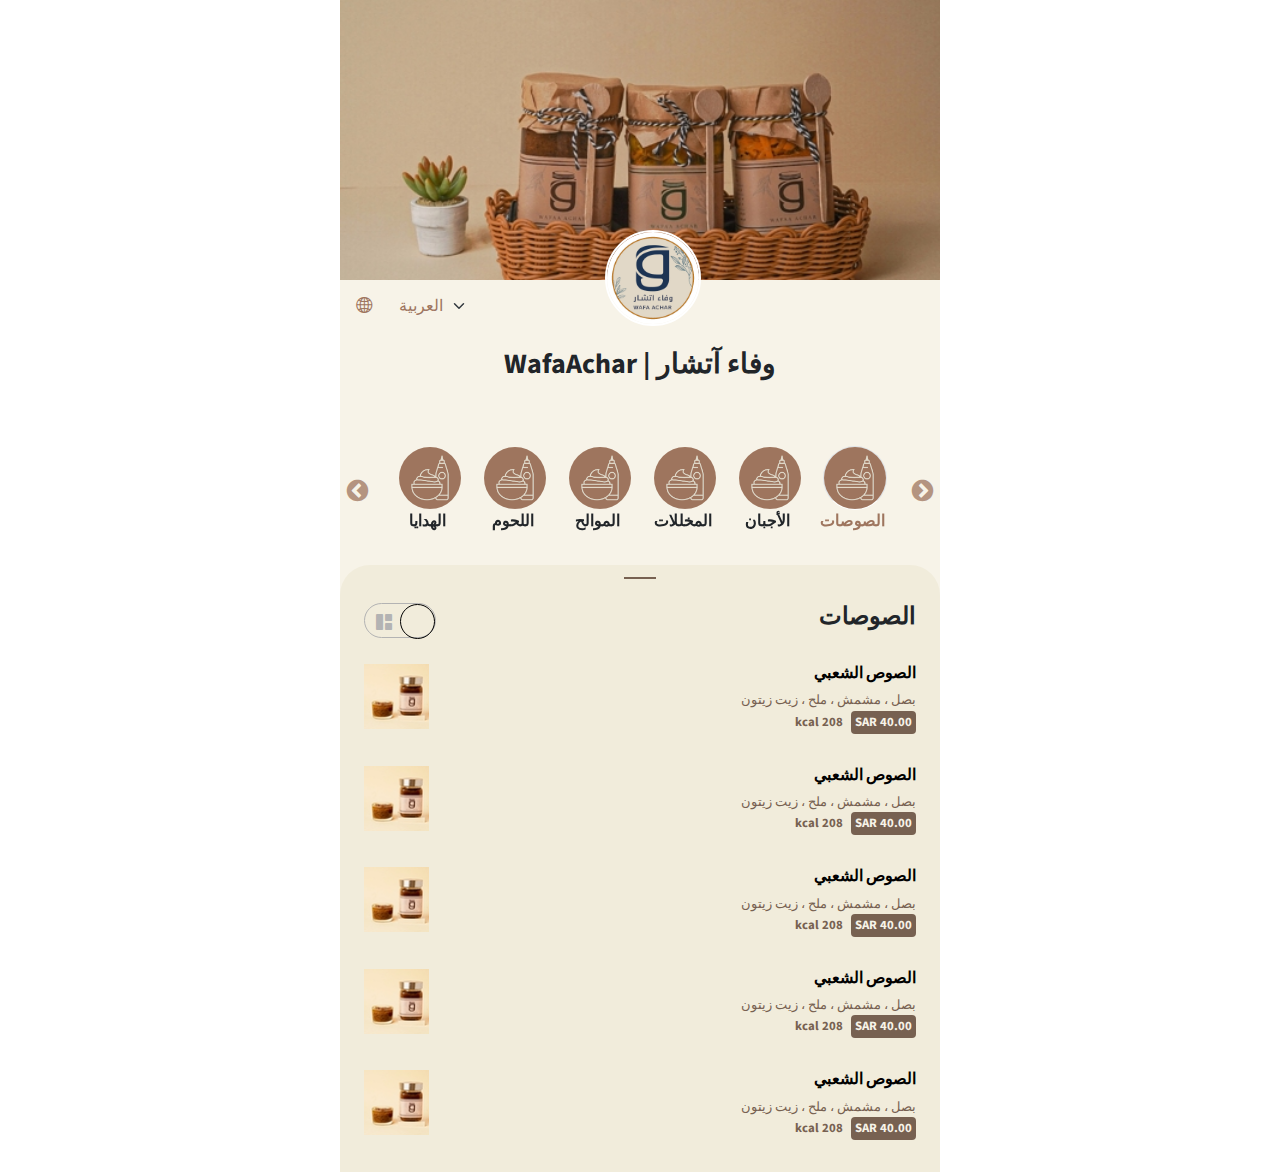
==== index.html @ 6de4ef17 "finish" ====
<!DOCTYPE html>
<html lang="en" dir="rtl">

<head>
  <meta charset="UTF-8">
  <meta http-equiv="X-UA-Compatible" content="IE=edge">
  <meta name="viewport" content="width=device-width, initial-scale=1.0">
  <title>Menu</title>
  <link rel="stylesheet" href="./css/bootstrap.min.css">
  <!-- icon -->
  <link rel="stylesheet" href="https://cdn.jsdelivr.net/npm/bootstrap-icons@1.9.1/font/bootstrap-icons.css">
  <link rel="stylesheet" href="https://cdnjs.cloudflare.com/ajax/libs/font-awesome/6.2.0/css/all.min.css"
    integrity="sha512-xh6O/CkQoPOWDdYTDqeRdPCVd1SpvCA9XXcUnZS2FmJNp1coAFzvtCN9BmamE+4aHK8yyUHUSCcJHgXloTyT2A=="
    crossorigin="anonymous" referrerpolicy="no-referrer" />
  <!-- end -->

  <!-- slick slider -->
  <link rel="stylesheet" href="./lib/slick/slick.css">
  <link rel="stylesheet" href="./lib/slick/slick-theme.css">
  <!-- end -->
  <link rel="stylesheet" href="./css/style.css">
  <link rel="stylesheet" href="./css/media.css">
</head>

<body>


  <section class="page-content">
    <div class="container-img-bg">
      <img src="./images/bg.jpeg" alt="not found">
    </div>
    <div class="container-box-tab">
      <div class="logo">
        <img src="./images/logo.jpeg" alt="">
      </div>
      <div class="select-box pt-2 d-flex justify-content-start align-items-center flex-row-reverse">
        <i class="bi bi-globe2"></i>
        <select class="form-select border-0" aria-label="Default select example">
          <option selected value="ar">العربية</option>
          <option value="en">الإنجليزية</option>
        </select>
      </div>
      <h3 class="text-center my-3 my-md-4 fw-bolder">وفاء آتشار | WafaAchar</h3>
      <div class="box-icons d-flex justify-content-center">
        <i class="fa-brands fa-instagram"></i>
        <i class="fa-brands fa-snapchat"></i>
        <i class="fa-sharp fa-solid fa-star"></i>
      </div>
      <ul class="slick-slider nav nav-tabs border-0" id="myTab" role="tablist">
        <li class="nav-item mx-2" role="presentation">
          <button class="nav-link active" id="home-tab" data-bs-toggle="tab" data-bs-target="#home" type="button"
            role="tab" aria-controls="home" aria-selected="true">
            <img src="./images/menu1.png" alt="not found">
          </button>
          <p class="mb-0 fw-bolder text-center">الصوصات</p>
        </li>
        <li class="nav-item mx-2" role="presentation">
          <button class="nav-link" id="tab2-tab" data-bs-toggle="tab" data-bs-target="#tab2" type="button"
            role="tab" aria-controls="tab2" aria-selected="false">
            <img src="./images/menu1.png" alt="not found">
          </button>
          <p class="mb-0 fw-bolder text-center">الأجبان</p>
        </li>
        <li class="nav-item mx-2" role="presentation">
          <button class="nav-link" id="tab3-tab" data-bs-toggle="tab" data-bs-target="#tab3" type="button"
            role="tab" aria-controls="tab3" aria-selected="false">
            <img src="./images/menu1.png" alt="not found">
          </button>
          <p class="mb-0 fw-bolder text-center">المخللات</p>
        </li>
        <li class="nav-item mx-2" role="presentation">
          <button class="nav-link" id="tab4-tab" data-bs-toggle="tab" data-bs-target="#tab4" type="button"
            role="tab" aria-controls="tab4" aria-selected="false">
            <img src="./images/menu1.png" alt="not found">
          </button>
          <p class="mb-0 fw-bolder text-center">الموالح</p>
        </li>
        <li class="nav-item mx-2" role="presentation">
          <button class="nav-link" id="tab5-tab" data-bs-toggle="tab" data-bs-target="#tab5" type="button"
            role="tab" aria-controls="tab5" aria-selected="false">
            <img src="./images/menu1.png" alt="not found">
          </button>
          <p class="mb-0 fw-bolder text-center">اللحوم</p>
        </li>
        <li class="nav-item mx-2" role="presentation">
          <button class="nav-link" id="tab6-tab" data-bs-toggle="tab" data-bs-target="#tab6" type="button"
            role="tab" aria-controls="tab6" aria-selected="false">
            <img src="./images/menu1.png" alt="not found">
          </button>
          <p class="mb-0 fw-bolder text-center">الهدايا</p>
        </li>
        <li class="nav-item mx-2" role="presentation">
          <button class="nav-link" id="tab7-tab" data-bs-toggle="tab" data-bs-target="#tab7" type="button"
            role="tab" aria-controls="tab7" aria-selected="false">
            <img src="./images/menu1.png" alt="not found">
          </button>
          <p class="mb-0 fw-bolder text-center">العروض</p>
        </li>
        
      </ul>
    </div>
    <div class="tab-content" id="myTabContent">
      <div class="px-4 tab-pane fade show active" id="home" role="tabpanel" aria-labelledby="home-tab">
        <div class="line"></div>
        <div class="d-flex justify-content-between py-4">
          <h4 class="fw-bold">الصوصات</h4>
          <ul class="nav nav-tabs border-0 px-3 toggle-tab" id="innerTab1" role="tablist">
            <li class="nav-item p-0" role="presentation">
              <button class="p-2 nav-link active" id="inner-home-tab" data-bs-toggle="tab" data-bs-target="#inner-home"
                type="button" role="tab" aria-controls="inner-home" aria-selected="true">
                <i class="d-flex fa-solid fa-list"></i>
              </button>
            </li>
            <li class="nav-item p-0" role="presentation">
              <button class="p-2 nav-link" id="inner2-tab" data-bs-toggle="tab" data-bs-target="#inner2" type="button"
                role="tab" aria-controls="inner2" aria-selected="false">
                <i class="d-flex bi bi-grid-1x2-fill"></i>
              </button>
            </li>
          </ul>
        </div>
        <div class="tab-content" id="innerTab1Content">
          <div class="tab-pane show active fade" id="inner-home" role="tabpanel" aria-labelledby="inner-home-tab">
            <a href="./information.html" class="d-flex justify-content-between content-menu pb-3">
              <div>
                <h6 class="fw-bold mb-2">الصوص الشعبي</h6>
                <p class="description-text m-0">بصل ، مشمش ، ملح ، زيت زيتون</p>
                <p class="d-flex description-text fw-bolder">
                  <span class="bg-text">SAR 40.00</span>
                  <span class="mx-2">208 kcal</span>
                </p>
              </div>
              <div class="img-menu"><img src="./images/menu1-s.jpg" alt=""></div>
            </a>
            <a href="./information.html" class="d-flex justify-content-between content-menu pb-3">
              <div>
                <h6 class="fw-bold mb-2">الصوص الشعبي</h6>
                <p class="description-text m-0">بصل ، مشمش ، ملح ، زيت زيتون</p>
                <p class="d-flex description-text fw-bolder">
                  <span class="bg-text">SAR 40.00</span>
                  <span class="mx-2">208 kcal</span>
                </p>
              </div>
              <div class="img-menu"><img src="./images/menu1-s.jpg" alt=""></div>
            </a>
            <a href="./information.html" class="d-flex justify-content-between content-menu pb-3">
              <div>
                <h6 class="fw-bold mb-2">الصوص الشعبي</h6>
                <p class="description-text m-0">بصل ، مشمش ، ملح ، زيت زيتون</p>
                <p class="d-flex description-text fw-bolder">
                  <span class="bg-text">SAR 40.00</span>
                  <span class="mx-2">208 kcal</span>
                </p>
              </div>
              <div class="img-menu"><img src="./images/menu1-s.jpg" alt=""></div>
            </a>
            <a href="./information.html" class="d-flex justify-content-between content-menu pb-3">
              <div>
                <h6 class="fw-bold mb-2">الصوص الشعبي</h6>
                <p class="description-text m-0">بصل ، مشمش ، ملح ، زيت زيتون</p>
                <p class="d-flex description-text fw-bolder">
                  <span class="bg-text">SAR 40.00</span>
                  <span class="mx-2">208 kcal</span>
                </p>
              </div>
              <div class="img-menu"><img src="./images/menu1-s.jpg" alt=""></div>
            </a>
            <a href="./information.html" class="d-flex justify-content-between content-menu pb-3">
              <div>
                <h6 class="fw-bold mb-2">الصوص الشعبي</h6>
                <p class="description-text m-0">بصل ، مشمش ، ملح ، زيت زيتون</p>
                <p class="d-flex description-text fw-bolder">
                  <span class="bg-text">SAR 40.00</span>
                  <span class="mx-2">208 kcal</span>
                </p>
              </div>
              <div class="img-menu"><img src="./images/menu1-s.jpg" alt=""></div>
            </a>
          </div>
          <div class="tab-pane fade" id="inner2" role="tabpanel" aria-labelledby="inner2-tab">
            <a href="./information.html" class="d-flex flex-column-reverse justify-content-between content-menu pb-3">
              <div>
                <h6 class="fw-bold mb-2">الصوص الشعبي</h6>
                <p class="description-text m-0">بصل ، مشمش ، ملح ، زيت زيتون</p>
                <p class="d-flex description-text fw-bolder">
                  <span class="bg-text">SAR 40.00</span>
                  <span class="mx-2">208 kcal</span>
                </p>
              </div>
              <div class="img-info"><img src="./images/menuProfile.jpeg" alt=""></div>
            </a>
            <a href="./information.html" class="d-flex flex-column-reverse justify-content-between content-menu pb-3">
              <div>
                <h6 class="fw-bold mb-2">الصوص الشعبي</h6>
                <p class="description-text m-0">بصل ، مشمش ، ملح ، زيت زيتون</p>
                <p class="d-flex description-text fw-bolder">
                  <span class="bg-text">SAR 40.00</span>
                  <span class="mx-2">208 kcal</span>
                </p>
              </div>
              <div class="img-info"><img src="./images/menuProfile.jpeg" alt=""></div>
            </a>
            <a href="./information.html" class="d-flex flex-column-reverse justify-content-between content-menu pb-3">
              <div>
                <h6 class="fw-bold mb-2">الصوص الشعبي</h6>
                <p class="description-text m-0">بصل ، مشمش ، ملح ، زيت زيتون</p>
                <p class="d-flex description-text fw-bolder">
                  <span class="bg-text">SAR 40.00</span>
                  <span class="mx-2">208 kcal</span>
                </p>
              </div>
              <div class="img-info"><img src="./images/menuProfile.jpeg" alt=""></div>
            </a>
            <a href="./information.html" class="d-flex flex-column-reverse justify-content-between content-menu pb-3">
              <div>
                <h6 class="fw-bold mb-2">الصوص الشعبي</h6>
                <p class="description-text m-0">بصل ، مشمش ، ملح ، زيت زيتون</p>
                <p class="d-flex description-text fw-bolder">
                  <span class="bg-text">SAR 40.00</span>
                  <span class="mx-2">208 kcal</span>
                </p>
              </div>
              <div class="img-info"><img src="./images/menuProfile.jpeg" alt=""></div>
            </a>
            <a href="./information.html" class="d-flex flex-column-reverse justify-content-between content-menu pb-3">
              <div>
                <h6 class="fw-bold mb-2">الصوص الشعبي</h6>
                <p class="description-text m-0">بصل ، مشمش ، ملح ، زيت زيتون</p>
                <p class="d-flex description-text fw-bolder">
                  <span class="bg-text">SAR 40.00</span>
                  <span class="mx-2">208 kcal</span>
                </p>
              </div>
              <div class="img-info"><img src="./images/menuProfile.jpeg" alt=""></div>
            </a>
          </div>
        </div>
      </div>
      <div class="px-4 tab-pane fade" id="tab2" role="tabpanel" aria-labelledby="tab2-tab">
        <div class="line"></div>
        <div class="d-flex justify-content-between py-4">
          <h4 class="fw-bold">الأجبان</h4>
          <ul class="nav nav-tabs border-0 px-3 toggle-tab" id="innerTab2" role="tablist">
            <li class="nav-item p-0" role="presentation">
              <button class="p-2 nav-link active" id="innerTab21-tab" data-bs-toggle="tab" data-bs-target="#innerTab21"
                type="button" role="tab" aria-controls="innerTab21" aria-selected="true">
                <i class="d-flex fa-solid fa-list"></i>
              </button>
            </li>
            <li class="nav-item p-0" role="presentation">
              <button class="p-2 nav-link" id="innerTab22-tab1" data-bs-toggle="tab" data-bs-target="#innerTab22" ty1pe="button"
                role="tab" aria-controls="innerTab22" ar1ia-selected="false">
                <i class="d-flex bi bi-grid-1x2-fill"></i>
              </button>
            </li>
          </ul>
        </div>
        <div class="tab-content" id="innerTab2Content">
          <div class="tab-pane show active fade" id="innerTab21" role="tabpanel" aria-labelledby="innerTab21-tab">
            <a href="./information.html" class="d-flex justify-content-between content-menu pb-3">
              <div>
                <h6 class="fw-bold mb-2">الصوص الشعبي</h6>
                <p class="description-text m-0">بصل ، مشمش ، ملح ، زيت زيتون</p>
                <p class="d-flex description-text fw-bolder">
                  <span class="bg-text">SAR 40.00</span>
                  <span class="mx-2">208 kcal</span>
                </p>
              </div>
              <div class="img-menu"><img src="./images/menu1-s.jpg" alt=""></div>
            </a>
            <a href="./information.html" class="d-flex justify-content-between content-menu pb-3">
              <div>
                <h6 class="fw-bold mb-2">الصوص الشعبي</h6>
                <p class="description-text m-0">بصل ، مشمش ، ملح ، زيت زيتون</p>
                <p class="d-flex description-text fw-bolder">
                  <span class="bg-text">SAR 40.00</span>
                  <span class="mx-2">208 kcal</span>
                </p>
              </div>
              <div class="img-menu"><img src="./images/menu1-s.jpg" alt=""></div>
            </a>
            <a href="./information.html" class="d-flex justify-content-between content-menu pb-3">
              <div>
                <h6 class="fw-bold mb-2">الصوص الشعبي</h6>
                <p class="description-text m-0">بصل ، مشمش ، ملح ، زيت زيتون</p>
                <p class="d-flex description-text fw-bolder">
                  <span class="bg-text">SAR 40.00</span>
                  <span class="mx-2">208 kcal</span>
                </p>
              </div>
              <div class="img-menu"><img src="./images/menu1-s.jpg" alt=""></div>
            </a>
            <a href="./information.html" class="d-flex justify-content-between content-menu pb-3">
              <div>
                <h6 class="fw-bold mb-2">الصوص الشعبي</h6>
                <p class="description-text m-0">بصل ، مشمش ، ملح ، زيت زيتون</p>
                <p class="d-flex description-text fw-bolder">
                  <span class="bg-text">SAR 40.00</span>
                  <span class="mx-2">208 kcal</span>
                </p>
              </div>
              <div class="img-menu"><img src="./images/menu1-s.jpg" alt=""></div>
            </a>
            <a href="./information.html" class="d-flex justify-content-between content-menu pb-3">
              <div>
                <h6 class="fw-bold mb-2">الصوص الشعبي</h6>
                <p class="description-text m-0">بصل ، مشمش ، ملح ، زيت زيتون</p>
                <p class="d-flex description-text fw-bolder">
                  <span class="bg-text">SAR 40.00</span>
                  <span class="mx-2">208 kcal</span>
                </p>
              </div>
              <div class="img-menu"><img src="./images/menu1-s.jpg" alt=""></div>
            </a>
          </div>
          <div class="tab-pane fade" id="innerTab22" role="tabpanel" aria-labelledby="innerTab22-tab">
            <a href="./information.html" class="d-flex flex-column-reverse justify-content-between content-menu pb-3">
              <div>
                <h6 class="fw-bold mb-2">الصوص الشعبي</h6>
                <p class="description-text m-0">بصل ، مشمش ، ملح ، زيت زيتون</p>
                <p class="d-flex description-text fw-bolder">
                  <span class="bg-text">SAR 40.00</span>
                  <span class="mx-2">208 kcal</span>
                </p>
              </div>
              <div class="img-info"><img src="./images/menuProfile.jpeg" alt=""></div>
            </a>
            <a href="./information.html" class="d-flex flex-column-reverse justify-content-between content-menu pb-3">
              <div>
                <h6 class="fw-bold mb-2">الصوص الشعبي</h6>
                <p class="description-text m-0">بصل ، مشمش ، ملح ، زيت زيتون</p>
                <p class="d-flex description-text fw-bolder">
                  <span class="bg-text">SAR 40.00</span>
                  <span class="mx-2">208 kcal</span>
                </p>
              </div>
              <div class="img-info"><img src="./images/menuProfile.jpeg" alt=""></div>
            </a>
            <a href="./information.html" class="d-flex flex-column-reverse justify-content-between content-menu pb-3">
              <div>
                <h6 class="fw-bold mb-2">الصوص الشعبي</h6>
                <p class="description-text m-0">بصل ، مشمش ، ملح ، زيت زيتون</p>
                <p class="d-flex description-text fw-bolder">
                  <span class="bg-text">SAR 40.00</span>
                  <span class="mx-2">208 kcal</span>
                </p>
              </div>
              <div class="img-info"><img src="./images/menuProfile.jpeg" alt=""></div>
            </a>
            <a href="./information.html" class="d-flex flex-column-reverse justify-content-between content-menu pb-3">
              <div>
                <h6 class="fw-bold mb-2">الصوص الشعبي</h6>
                <p class="description-text m-0">بصل ، مشمش ، ملح ، زيت زيتون</p>
                <p class="d-flex description-text fw-bolder">
                  <span class="bg-text">SAR 40.00</span>
                  <span class="mx-2">208 kcal</span>
                </p>
              </div>
              <div class="img-info"><img src="./images/menuProfile.jpeg" alt=""></div>
            </a>
            <a href="./information.html" class="d-flex flex-column-reverse justify-content-between content-menu pb-3">
              <div>
                <h6 class="fw-bold mb-2">الصوص الشعبي</h6>
                <p class="description-text m-0">بصل ، مشمش ، ملح ، زيت زيتون</p>
                <p class="d-flex description-text fw-bolder">
                  <span class="bg-text">SAR 40.00</span>
                  <span class="mx-2">208 kcal</span>
                </p>
              </div>
              <div class="img-info"><img src="./images/menuProfile.jpeg" alt=""></div>
            </a>
          </div>
        </div>
      </div>
      <div class="px-4 tab-pane fade" id="tab3" role="tabpanel" aria-labelledby="tab3-tab">
        <div class="line"></div>
        <div class="d-flex justify-content-between py-4">
          <h4 class="fw-bold">المخللات</h4>
          <ul class="nav nav-tabs border-0 px-3 toggle-tab" id="innerTab3" role="tablist">
            <li class="nav-item p-0" role="presentation">
              <button class="p-2 nav-link active" id="innerTab31-tab" data-bs-toggle="tab" data-bs-target="#innerTab31"
                type="button" role="tab" aria-controls="innerTab31" aria-selected="true">
                <i class="d-flex fa-solid fa-list"></i>
              </button>
            </li>
            <li class="nav-item p-0" role="presentation">
              <button class="p-2 nav-link" id="innerTab32-tab1" data-bs-toggle="tab" data-bs-target="#innerTab32" ty1pe="button"
                role="tab" aria-controls="innerTab32" ar1ia-selected="false">
                <i class="d-flex bi bi-grid-1x2-fill"></i>
              </button>
            </li>
          </ul>
        </div>
        <div class="tab-content" id="innerTab3Content">
          <div class="tab-pane show active fade" id="innerTab31" role="tabpanel" aria-labelledby="innerTab31-tab">
            <a href="./information.html" class="d-flex justify-content-between content-menu pb-3">
              <div>
                <h6 class="fw-bold mb-2">الصوص الشعبي</h6>
                <p class="description-text m-0">بصل ، مشمش ، ملح ، زيت زيتون</p>
                <p class="d-flex description-text fw-bolder">
                  <span class="bg-text">SAR 40.00</span>
                  <span class="mx-2">208 kcal</span>
                </p>
              </div>
              <div class="img-menu"><img src="./images/menu1-s.jpg" alt=""></div>
            </a>
            <a href="./information.html" class="d-flex justify-content-between content-menu pb-3">
              <div>
                <h6 class="fw-bold mb-2">الصوص الشعبي</h6>
                <p class="description-text m-0">بصل ، مشمش ، ملح ، زيت زيتون</p>
                <p class="d-flex description-text fw-bolder">
                  <span class="bg-text">SAR 40.00</span>
                  <span class="mx-2">208 kcal</span>
                </p>
              </div>
              <div class="img-menu"><img src="./images/menu1-s.jpg" alt=""></div>
            </a>
            <a href="./information.html" class="d-flex justify-content-between content-menu pb-3">
              <div>
                <h6 class="fw-bold mb-2">الصوص الشعبي</h6>
                <p class="description-text m-0">بصل ، مشمش ، ملح ، زيت زيتون</p>
                <p class="d-flex description-text fw-bolder">
                  <span class="bg-text">SAR 40.00</span>
                  <span class="mx-2">208 kcal</span>
                </p>
              </div>
              <div class="img-menu"><img src="./images/menu1-s.jpg" alt=""></div>
            </a>
            <a href="./information.html" class="d-flex justify-content-between content-menu pb-3">
              <div>
                <h6 class="fw-bold mb-2">الصوص الشعبي</h6>
                <p class="description-text m-0">بصل ، مشمش ، ملح ، زيت زيتون</p>
                <p class="d-flex description-text fw-bolder">
                  <span class="bg-text">SAR 40.00</span>
                  <span class="mx-2">208 kcal</span>
                </p>
              </div>
              <div class="img-menu"><img src="./images/menu1-s.jpg" alt=""></div>
            </a>
            <a href="./information.html" class="d-flex justify-content-between content-menu pb-3">
              <div>
                <h6 class="fw-bold mb-2">الصوص الشعبي</h6>
                <p class="description-text m-0">بصل ، مشمش ، ملح ، زيت زيتون</p>
                <p class="d-flex description-text fw-bolder">
                  <span class="bg-text">SAR 40.00</span>
                  <span class="mx-2">208 kcal</span>
                </p>
              </div>
              <div class="img-menu"><img src="./images/menu1-s.jpg" alt=""></div>
            </a>
          </div>
          <div class="tab-pane fade" id="innerTab32" role="tabpanel" aria-labelledby="innerTab32-tab">
            <a href="./information.html" class="d-flex flex-column-reverse justify-content-between content-menu pb-3">
              <div>
                <h6 class="fw-bold mb-2">الصوص الشعبي</h6>
                <p class="description-text m-0">بصل ، مشمش ، ملح ، زيت زيتون</p>
                <p class="d-flex description-text fw-bolder">
                  <span class="bg-text">SAR 40.00</span>
                  <span class="mx-2">208 kcal</span>
                </p>
              </div>
              <div class="img-info"><img src="./images/menuProfile.jpeg" alt=""></div>
            </a>
            <a href="./information.html" class="d-flex flex-column-reverse justify-content-between content-menu pb-3">
              <div>
                <h6 class="fw-bold mb-2">الصوص الشعبي</h6>
                <p class="description-text m-0">بصل ، مشمش ، ملح ، زيت زيتون</p>
                <p class="d-flex description-text fw-bolder">
                  <span class="bg-text">SAR 40.00</span>
                  <span class="mx-2">208 kcal</span>
                </p>
              </div>
              <div class="img-info"><img src="./images/menuProfile.jpeg" alt=""></div>
            </a>
            <a href="./information.html" class="d-flex flex-column-reverse justify-content-between content-menu pb-3">
              <div>
                <h6 class="fw-bold mb-2">الصوص الشعبي</h6>
                <p class="description-text m-0">بصل ، مشمش ، ملح ، زيت زيتون</p>
                <p class="d-flex description-text fw-bolder">
                  <span class="bg-text">SAR 40.00</span>
                  <span class="mx-2">208 kcal</span>
                </p>
              </div>
              <div class="img-info"><img src="./images/menuProfile.jpeg" alt=""></div>
            </a>
            <a href="./information.html" class="d-flex flex-column-reverse justify-content-between content-menu pb-3">
              <div>
                <h6 class="fw-bold mb-2">الصوص الشعبي</h6>
                <p class="description-text m-0">بصل ، مشمش ، ملح ، زيت زيتون</p>
                <p class="d-flex description-text fw-bolder">
                  <span class="bg-text">SAR 40.00</span>
                  <span class="mx-2">208 kcal</span>
                </p>
              </div>
              <div class="img-info"><img src="./images/menuProfile.jpeg" alt=""></div>
            </a>
            <a href="./information.html" class="d-flex flex-column-reverse justify-content-between content-menu pb-3">
              <div>
                <h6 class="fw-bold mb-2">الصوص الشعبي</h6>
                <p class="description-text m-0">بصل ، مشمش ، ملح ، زيت زيتون</p>
                <p class="d-flex description-text fw-bolder">
                  <span class="bg-text">SAR 40.00</span>
                  <span class="mx-2">208 kcal</span>
                </p>
              </div>
              <div class="img-info"><img src="./images/menuProfile.jpeg" alt=""></div>
            </a>
          </div>
        </div>
      </div>
      <div class="px-4 tab-pane fade" id="tab4" role="tabpanel" aria-labelledby="tab4-tab">
        <div class="line"></div>
        <div class="d-flex justify-content-between py-4">
          <h4 class="fw-bold">الموالح</h4>
          <ul class="nav nav-tabs border-0 px-3 toggle-tab" id="innerTab4" role="tablist">
            <li class="nav-item p-0" role="presentation">
              <button class="p-2 nav-link active" id="innerTab41-tab" data-bs-toggle="tab" data-bs-target="#innerTab41"
                type="button" role="tab" aria-controls="innerTab41" aria-selected="true">
                <i class="d-flex fa-solid fa-list"></i>
              </button>
            </li>
            <li class="nav-item p-0" role="presentation">
              <button class="p-2 nav-link" id="innerTab42-tab1" data-bs-toggle="tab" data-bs-target="#innerTab42" ty1pe="button"
                role="tab" aria-controls="innerTab42" ar1ia-selected="false">
                <i class="d-flex bi bi-grid-1x2-fill"></i>
              </button>
            </li>
          </ul>
        </div>
        <div class="tab-content" id="innerTab4Content">
          <div class="tab-pane show active fade" id="innerTab41" role="tabpanel" aria-labelledby="innerTab41-tab">
            <a href="./information.html" class="d-flex justify-content-between content-menu pb-3">
              <div>
                <h6 class="fw-bold mb-2">الصوص الشعبي</h6>
                <p class="description-text m-0">بصل ، مشمش ، ملح ، زيت زيتون</p>
                <p class="d-flex description-text fw-bolder">
                  <span class="bg-text">SAR 40.00</span>
                  <span class="mx-2">208 kcal</span>
                </p>
              </div>
              <div class="img-menu"><img src="./images/menu1-s.jpg" alt=""></div>
            </a>
            <a href="./information.html" class="d-flex justify-content-between content-menu pb-3">
              <div>
                <h6 class="fw-bold mb-2">الصوص الشعبي</h6>
                <p class="description-text m-0">بصل ، مشمش ، ملح ، زيت زيتون</p>
                <p class="d-flex description-text fw-bolder">
                  <span class="bg-text">SAR 40.00</span>
                  <span class="mx-2">208 kcal</span>
                </p>
              </div>
              <div class="img-menu"><img src="./images/menu1-s.jpg" alt=""></div>
            </a>
            <a href="./information.html" class="d-flex justify-content-between content-menu pb-3">
              <div>
                <h6 class="fw-bold mb-2">الصوص الشعبي</h6>
                <p class="description-text m-0">بصل ، مشمش ، ملح ، زيت زيتون</p>
                <p class="d-flex description-text fw-bolder">
                  <span class="bg-text">SAR 40.00</span>
                  <span class="mx-2">208 kcal</span>
                </p>
              </div>
              <div class="img-menu"><img src="./images/menu1-s.jpg" alt=""></div>
            </a>
            <a href="./information.html" class="d-flex justify-content-between content-menu pb-3">
              <div>
                <h6 class="fw-bold mb-2">الصوص الشعبي</h6>
                <p class="description-text m-0">بصل ، مشمش ، ملح ، زيت زيتون</p>
                <p class="d-flex description-text fw-bolder">
                  <span class="bg-text">SAR 40.00</span>
                  <span class="mx-2">208 kcal</span>
                </p>
              </div>
              <div class="img-menu"><img src="./images/menu1-s.jpg" alt=""></div>
            </a>
            <a href="./information.html" class="d-flex justify-content-between content-menu pb-3">
              <div>
                <h6 class="fw-bold mb-2">الصوص الشعبي</h6>
                <p class="description-text m-0">بصل ، مشمش ، ملح ، زيت زيتون</p>
                <p class="d-flex description-text fw-bolder">
                  <span class="bg-text">SAR 40.00</span>
                  <span class="mx-2">208 kcal</span>
                </p>
              </div>
              <div class="img-menu"><img src="./images/menu1-s.jpg" alt=""></div>
            </a>
          </div>
          <div class="tab-pane fade" id="innerTab42" role="tabpanel" aria-labelledby="innerTab42-tab">
            <a href="./information.html" class="d-flex flex-column-reverse justify-content-between content-menu pb-3">
              <div>
                <h6 class="fw-bold mb-2">الصوص الشعبي</h6>
                <p class="description-text m-0">بصل ، مشمش ، ملح ، زيت زيتون</p>
                <p class="d-flex description-text fw-bolder">
                  <span class="bg-text">SAR 40.00</span>
                  <span class="mx-2">208 kcal</span>
                </p>
              </div>
              <div class="img-info"><img src="./images/menuProfile.jpeg" alt=""></div>
            </a>
            <a href="./information.html" class="d-flex flex-column-reverse justify-content-between content-menu pb-3">
              <div>
                <h6 class="fw-bold mb-2">الصوص الشعبي</h6>
                <p class="description-text m-0">بصل ، مشمش ، ملح ، زيت زيتون</p>
                <p class="d-flex description-text fw-bolder">
                  <span class="bg-text">SAR 40.00</span>
                  <span class="mx-2">208 kcal</span>
                </p>
              </div>
              <div class="img-info"><img src="./images/menuProfile.jpeg" alt=""></div>
            </a>
            <a href="./information.html" class="d-flex flex-column-reverse justify-content-between content-menu pb-3">
              <div>
                <h6 class="fw-bold mb-2">الصوص الشعبي</h6>
                <p class="description-text m-0">بصل ، مشمش ، ملح ، زيت زيتون</p>
                <p class="d-flex description-text fw-bolder">
                  <span class="bg-text">SAR 40.00</span>
                  <span class="mx-2">208 kcal</span>
                </p>
              </div>
              <div class="img-info"><img src="./images/menuProfile.jpeg" alt=""></div>
            </a>
            <a href="./information.html" class="d-flex flex-column-reverse justify-content-between content-menu pb-3">
              <div>
                <h6 class="fw-bold mb-2">الصوص الشعبي</h6>
                <p class="description-text m-0">بصل ، مشمش ، ملح ، زيت زيتون</p>
                <p class="d-flex description-text fw-bolder">
                  <span class="bg-text">SAR 40.00</span>
                  <span class="mx-2">208 kcal</span>
                </p>
              </div>
              <div class="img-info"><img src="./images/menuProfile.jpeg" alt=""></div>
            </a>
            <a href="./information.html" class="d-flex flex-column-reverse justify-content-between content-menu pb-3">
              <div>
                <h6 class="fw-bold mb-2">الصوص الشعبي</h6>
                <p class="description-text m-0">بصل ، مشمش ، ملح ، زيت زيتون</p>
                <p class="d-flex description-text fw-bolder">
                  <span class="bg-text">SAR 40.00</span>
                  <span class="mx-2">208 kcal</span>
                </p>
              </div>
              <div class="img-info"><img src="./images/menuProfile.jpeg" alt=""></div>
            </a>
          </div>
        </div>
      </div>
      <div class="px-4 tab-pane fade" id="tab5" role="tabpanel" aria-labelledby="tab5-tab">
        <div class="line"></div>
        <div class="d-flex justify-content-between py-4">
          <h4 class="fw-bold">اللحوم</h4>
          <ul class="nav nav-tabs border-0 px-3 toggle-tab" id="innerTab5" role="tablist">
            <li class="nav-item p-0" role="presentation">
              <button class="p-2 nav-link active" id="innerTab51-tab" data-bs-toggle="tab" data-bs-target="#innerTab51"
                type="button" role="tab" aria-controls="innerTab51" aria-selected="true">
                <i class="d-flex fa-solid fa-list"></i>
              </button>
            </li>
            <li class="nav-item p-0" role="presentation">
              <button class="p-2 nav-link" id="innerTab52-tab1" data-bs-toggle="tab" data-bs-target="#innerTab52" ty1pe="button"
                role="tab" aria-controls="innerTab52" ar1ia-selected="false">
                <i class="d-flex bi bi-grid-1x2-fill"></i>
              </button>
            </li>
          </ul>
        </div>
        <div class="tab-content" id="innerTab5Content">
          <div class="tab-pane show active fade" id="innerTab51" role="tabpanel" aria-labelledby="innerTab51-tab">
            <a href="./information.html" class="d-flex justify-content-between content-menu pb-3">
              <div>
                <h6 class="fw-bold mb-2">الصوص الشعبي</h6>
                <p class="description-text m-0">بصل ، مشمش ، ملح ، زيت زيتون</p>
                <p class="d-flex description-text fw-bolder">
                  <span class="bg-text">SAR 40.00</span>
                  <span class="mx-2">208 kcal</span>
                </p>
              </div>
              <div class="img-menu"><img src="./images/menu1-s.jpg" alt=""></div>
            </a>
            <a href="./information.html" class="d-flex justify-content-between content-menu pb-3">
              <div>
                <h6 class="fw-bold mb-2">الصوص الشعبي</h6>
                <p class="description-text m-0">بصل ، مشمش ، ملح ، زيت زيتون</p>
                <p class="d-flex description-text fw-bolder">
                  <span class="bg-text">SAR 40.00</span>
                  <span class="mx-2">208 kcal</span>
                </p>
              </div>
              <div class="img-menu"><img src="./images/menu1-s.jpg" alt=""></div>
            </a>
            <a href="./information.html" class="d-flex justify-content-between content-menu pb-3">
              <div>
                <h6 class="fw-bold mb-2">الصوص الشعبي</h6>
                <p class="description-text m-0">بصل ، مشمش ، ملح ، زيت زيتون</p>
                <p class="d-flex description-text fw-bolder">
                  <span class="bg-text">SAR 40.00</span>
                  <span class="mx-2">208 kcal</span>
                </p>
              </div>
              <div class="img-menu"><img src="./images/menu1-s.jpg" alt=""></div>
            </a>
            <a href="./information.html" class="d-flex justify-content-between content-menu pb-3">
              <div>
                <h6 class="fw-bold mb-2">الصوص الشعبي</h6>
                <p class="description-text m-0">بصل ، مشمش ، ملح ، زيت زيتون</p>
                <p class="d-flex description-text fw-bolder">
                  <span class="bg-text">SAR 40.00</span>
                  <span class="mx-2">208 kcal</span>
                </p>
              </div>
              <div class="img-menu"><img src="./images/menu1-s.jpg" alt=""></div>
            </a>
            <a href="./information.html" class="d-flex justify-content-between content-menu pb-3">
              <div>
                <h6 class="fw-bold mb-2">الصوص الشعبي</h6>
                <p class="description-text m-0">بصل ، مشمش ، ملح ، زيت زيتون</p>
                <p class="d-flex description-text fw-bolder">
                  <span class="bg-text">SAR 40.00</span>
                  <span class="mx-2">208 kcal</span>
                </p>
              </div>
              <div class="img-menu"><img src="./images/menu1-s.jpg" alt=""></div>
            </a>
          </div>
          <div class="tab-pane fade" id="innerTab52" role="tabpanel" aria-labelledby="innerTab52-tab">
            <a href="./information.html" class="d-flex flex-column-reverse justify-content-between content-menu pb-3">
              <div>
                <h6 class="fw-bold mb-2">الصوص الشعبي</h6>
                <p class="description-text m-0">بصل ، مشمش ، ملح ، زيت زيتون</p>
                <p class="d-flex description-text fw-bolder">
                  <span class="bg-text">SAR 40.00</span>
                  <span class="mx-2">208 kcal</span>
                </p>
              </div>
              <div class="img-info"><img src="./images/menuProfile.jpeg" alt=""></div>
            </a>
            <a href="./information.html" class="d-flex flex-column-reverse justify-content-between content-menu pb-3">
              <div>
                <h6 class="fw-bold mb-2">الصوص الشعبي</h6>
                <p class="description-text m-0">بصل ، مشمش ، ملح ، زيت زيتون</p>
                <p class="d-flex description-text fw-bolder">
                  <span class="bg-text">SAR 40.00</span>
                  <span class="mx-2">208 kcal</span>
                </p>
              </div>
              <div class="img-info"><img src="./images/menuProfile.jpeg" alt=""></div>
            </a>
            <a href="./information.html" class="d-flex flex-column-reverse justify-content-between content-menu pb-3">
              <div>
                <h6 class="fw-bold mb-2">الصوص الشعبي</h6>
                <p class="description-text m-0">بصل ، مشمش ، ملح ، زيت زيتون</p>
                <p class="d-flex description-text fw-bolder">
                  <span class="bg-text">SAR 40.00</span>
                  <span class="mx-2">208 kcal</span>
                </p>
              </div>
              <div class="img-info"><img src="./images/menuProfile.jpeg" alt=""></div>
            </a>
            <a href="./information.html" class="d-flex flex-column-reverse justify-content-between content-menu pb-3">
              <div>
                <h6 class="fw-bold mb-2">الصوص الشعبي</h6>
                <p class="description-text m-0">بصل ، مشمش ، ملح ، زيت زيتون</p>
                <p class="d-flex description-text fw-bolder">
                  <span class="bg-text">SAR 40.00</span>
                  <span class="mx-2">208 kcal</span>
                </p>
              </div>
              <div class="img-info"><img src="./images/menuProfile.jpeg" alt=""></div>
            </a>
            <a href="./information.html" class="d-flex flex-column-reverse justify-content-between content-menu pb-3">
              <div>
                <h6 class="fw-bold mb-2">الصوص الشعبي</h6>
                <p class="description-text m-0">بصل ، مشمش ، ملح ، زيت زيتون</p>
                <p class="d-flex description-text fw-bolder">
                  <span class="bg-text">SAR 40.00</span>
                  <span class="mx-2">208 kcal</span>
                </p>
              </div>
              <div class="img-info"><img src="./images/menuProfile.jpeg" alt=""></div>
            </a>
          </div>
        </div>
      </div>
      <div class="px-4 tab-pane fade" id="tab6" role="tabpanel" aria-labelledby="tab6-tab">
        <div class="line"></div>
        <div class="d-flex justify-content-between py-4">
          <h4 class="fw-bold">الهدايا</h4>
          <ul class="nav nav-tabs border-0 px-3 toggle-tab" id="innerTab6" role="tablist">
            <li class="nav-item p-0" role="presentation">
              <button class="p-2 nav-link active" id="innerTab61-tab" data-bs-toggle="tab" data-bs-target="#innerTab61"
                type="button" role="tab" aria-controls="innerTab61" aria-selected="true">
                <i class="d-flex fa-solid fa-list"></i>
              </button>
            </li>
            <li class="nav-item p-0" role="presentation">
              <button class="p-2 nav-link" id="innerTab62-tab1" data-bs-toggle="tab" data-bs-target="#innerTab62" ty1pe="button"
                role="tab" aria-controls="innerTab62" ar1ia-selected="false">
                <i class="d-flex bi bi-grid-1x2-fill"></i>
              </button>
            </li>
          </ul>
        </div>
        <div class="tab-content" id="innerTab6Content">
          <div class="tab-pane show active fade" id="innerTab61" role="tabpanel" aria-labelledby="innerTab61-tab">
            <a href="./information.html" class="d-flex justify-content-between content-menu pb-3">
              <div>
                <h6 class="fw-bold mb-2">الصوص الشعبي</h6>
                <p class="description-text m-0">بصل ، مشمش ، ملح ، زيت زيتون</p>
                <p class="d-flex description-text fw-bolder">
                  <span class="bg-text">SAR 40.00</span>
                  <span class="mx-2">208 kcal</span>
                </p>
              </div>
              <div class="img-menu"><img src="./images/menu1-s.jpg" alt=""></div>
            </a>
            <a href="./information.html" class="d-flex justify-content-between content-menu pb-3">
              <div>
                <h6 class="fw-bold mb-2">الصوص الشعبي</h6>
                <p class="description-text m-0">بصل ، مشمش ، ملح ، زيت زيتون</p>
                <p class="d-flex description-text fw-bolder">
                  <span class="bg-text">SAR 40.00</span>
                  <span class="mx-2">208 kcal</span>
                </p>
              </div>
              <div class="img-menu"><img src="./images/menu1-s.jpg" alt=""></div>
            </a>
            <a href="./information.html" class="d-flex justify-content-between content-menu pb-3">
              <div>
                <h6 class="fw-bold mb-2">الصوص الشعبي</h6>
                <p class="description-text m-0">بصل ، مشمش ، ملح ، زيت زيتون</p>
                <p class="d-flex description-text fw-bolder">
                  <span class="bg-text">SAR 40.00</span>
                  <span class="mx-2">208 kcal</span>
                </p>
              </div>
              <div class="img-menu"><img src="./images/menu1-s.jpg" alt=""></div>
            </a>
            <a href="./information.html" class="d-flex justify-content-between content-menu pb-3">
              <div>
                <h6 class="fw-bold mb-2">الصوص الشعبي</h6>
                <p class="description-text m-0">بصل ، مشمش ، ملح ، زيت زيتون</p>
                <p class="d-flex description-text fw-bolder">
                  <span class="bg-text">SAR 40.00</span>
                  <span class="mx-2">208 kcal</span>
                </p>
              </div>
              <div class="img-menu"><img src="./images/menu1-s.jpg" alt=""></div>
            </a>
            <a href="./information.html" class="d-flex justify-content-between content-menu pb-3">
              <div>
                <h6 class="fw-bold mb-2">الصوص الشعبي</h6>
                <p class="description-text m-0">بصل ، مشمش ، ملح ، زيت زيتون</p>
                <p class="d-flex description-text fw-bolder">
                  <span class="bg-text">SAR 40.00</span>
                  <span class="mx-2">208 kcal</span>
                </p>
              </div>
              <div class="img-menu"><img src="./images/menu1-s.jpg" alt=""></div>
            </a>
          </div>
          <div class="tab-pane fade" id="innerTab62" role="tabpanel" aria-labelledby="innerTab62-tab">
            <a href="./information.html" class="d-flex flex-column-reverse justify-content-between content-menu pb-3">
              <div>
                <h6 class="fw-bold mb-2">الصوص الشعبي</h6>
                <p class="description-text m-0">بصل ، مشمش ، ملح ، زيت زيتون</p>
                <p class="d-flex description-text fw-bolder">
                  <span class="bg-text">SAR 40.00</span>
                  <span class="mx-2">208 kcal</span>
                </p>
              </div>
              <div class="img-info"><img src="./images/menuProfile.jpeg" alt=""></div>
            </a>
            <a href="./information.html" class="d-flex flex-column-reverse justify-content-between content-menu pb-3">
              <div>
                <h6 class="fw-bold mb-2">الصوص الشعبي</h6>
                <p class="description-text m-0">بصل ، مشمش ، ملح ، زيت زيتون</p>
                <p class="d-flex description-text fw-bolder">
                  <span class="bg-text">SAR 40.00</span>
                  <span class="mx-2">208 kcal</span>
                </p>
              </div>
              <div class="img-info"><img src="./images/menuProfile.jpeg" alt=""></div>
            </a>
            <a href="./information.html" class="d-flex flex-column-reverse justify-content-between content-menu pb-3">
              <div>
                <h6 class="fw-bold mb-2">الصوص الشعبي</h6>
                <p class="description-text m-0">بصل ، مشمش ، ملح ، زيت زيتون</p>
                <p class="d-flex description-text fw-bolder">
                  <span class="bg-text">SAR 40.00</span>
                  <span class="mx-2">208 kcal</span>
                </p>
              </div>
              <div class="img-info"><img src="./images/menuProfile.jpeg" alt=""></div>
            </a>
            <a href="./information.html" class="d-flex flex-column-reverse justify-content-between content-menu pb-3">
              <div>
                <h6 class="fw-bold mb-2">الصوص الشعبي</h6>
                <p class="description-text m-0">بصل ، مشمش ، ملح ، زيت زيتون</p>
                <p class="d-flex description-text fw-bolder">
                  <span class="bg-text">SAR 40.00</span>
                  <span class="mx-2">208 kcal</span>
                </p>
              </div>
              <div class="img-info"><img src="./images/menuProfile.jpeg" alt=""></div>
            </a>
            <a href="./information.html" class="d-flex flex-column-reverse justify-content-between content-menu pb-3">
              <div>
                <h6 class="fw-bold mb-2">الصوص الشعبي</h6>
                <p class="description-text m-0">بصل ، مشمش ، ملح ، زيت زيتون</p>
                <p class="d-flex description-text fw-bolder">
                  <span class="bg-text">SAR 40.00</span>
                  <span class="mx-2">208 kcal</span>
                </p>
              </div>
              <div class="img-info"><img src="./images/menuProfile.jpeg" alt=""></div>
            </a>
          </div>
        </div>
      </div>
      <div class="px-4 tab-pane fade" id="tab7" role="tabpanel" aria-labelledby="tab7-tab">
        <div class="line"></div>
        <div class="d-flex justify-content-between py-4">
          <h4 class="fw-bold">العروض</h4>
          <ul class="nav nav-tabs border-0 px-3 toggle-tab" id="innerTab7" role="tablist">
            <li class="nav-item p-0" role="presentation">
              <button class="p-2 nav-link active" id="innerTab71-tab" data-bs-toggle="tab" data-bs-target="#innerTab71"
                type="button" role="tab" aria-controls="innerTab71" aria-selected="true">
                <i class="d-flex fa-solid fa-list"></i>
              </button>
            </li>
            <li class="nav-item p-0" role="presentation">
              <button class="p-2 nav-link" id="innerTab72-tab1" data-bs-toggle="tab" data-bs-target="#innerTab72" ty1pe="button"
                role="tab" aria-controls="innerTab72" ar1ia-selected="false">
                <i class="d-flex bi bi-grid-1x2-fill"></i>
              </button>
            </li>
          </ul>
        </div>
        <div class="tab-content" id="innerTab7Content">
          <div class="tab-pane show active fade" id="innerTab71" role="tabpanel" aria-labelledby="innerTab71-tab">
            <a href="./information.html" class="d-flex justify-content-between content-menu pb-3">
              <div>
                <h6 class="fw-bold mb-2">الصوص الشعبي</h6>
                <p class="description-text m-0">بصل ، مشمش ، ملح ، زيت زيتون</p>
                <p class="d-flex description-text fw-bolder">
                  <span class="bg-text">SAR 40.00</span>
                  <span class="mx-2">208 kcal</span>
                </p>
              </div>
              <div class="img-menu"><img src="./images/menu1-s.jpg" alt=""></div>
            </a>
            <a href="./information.html" class="d-flex justify-content-between content-menu pb-3">
              <div>
                <h6 class="fw-bold mb-2">الصوص الشعبي</h6>
                <p class="description-text m-0">بصل ، مشمش ، ملح ، زيت زيتون</p>
                <p class="d-flex description-text fw-bolder">
                  <span class="bg-text">SAR 40.00</span>
                  <span class="mx-2">208 kcal</span>
                </p>
              </div>
              <div class="img-menu"><img src="./images/menu1-s.jpg" alt=""></div>
            </a>
            <a href="./information.html" class="d-flex justify-content-between content-menu pb-3">
              <div>
                <h6 class="fw-bold mb-2">الصوص الشعبي</h6>
                <p class="description-text m-0">بصل ، مشمش ، ملح ، زيت زيتون</p>
                <p class="d-flex description-text fw-bolder">
                  <span class="bg-text">SAR 40.00</span>
                  <span class="mx-2">208 kcal</span>
                </p>
              </div>
              <div class="img-menu"><img src="./images/menu1-s.jpg" alt=""></div>
            </a>
            <a href="./information.html" class="d-flex justify-content-between content-menu pb-3">
              <div>
                <h6 class="fw-bold mb-2">الصوص الشعبي</h6>
                <p class="description-text m-0">بصل ، مشمش ، ملح ، زيت زيتون</p>
                <p class="d-flex description-text fw-bolder">
                  <span class="bg-text">SAR 40.00</span>
                  <span class="mx-2">208 kcal</span>
                </p>
              </div>
              <div class="img-menu"><img src="./images/menu1-s.jpg" alt=""></div>
            </a>
            <a href="./information.html" class="d-flex justify-content-between content-menu pb-3">
              <div>
                <h6 class="fw-bold mb-2">الصوص الشعبي</h6>
                <p class="description-text m-0">بصل ، مشمش ، ملح ، زيت زيتون</p>
                <p class="d-flex description-text fw-bolder">
                  <span class="bg-text">SAR 40.00</span>
                  <span class="mx-2">208 kcal</span>
                </p>
              </div>
              <div class="img-menu"><img src="./images/menu1-s.jpg" alt=""></div>
            </a>
          </div>
          <div class="tab-pane fade" id="innerTab72" role="tabpanel" aria-labelledby="innerTab72-tab">
            <a href="./information.html" class="d-flex flex-column-reverse justify-content-between content-menu pb-3">
              <div>
                <h6 class="fw-bold mb-2">الصوص الشعبي</h6>
                <p class="description-text m-0">بصل ، مشمش ، ملح ، زيت زيتون</p>
                <p class="d-flex description-text fw-bolder">
                  <span class="bg-text">SAR 40.00</span>
                  <span class="mx-2">208 kcal</span>
                </p>
              </div>
              <div class="img-info"><img src="./images/menuProfile.jpeg" alt=""></div>
            </a>
            <a href="./information.html" class="d-flex flex-column-reverse justify-content-between content-menu pb-3">
              <div>
                <h6 class="fw-bold mb-2">الصوص الشعبي</h6>
                <p class="description-text m-0">بصل ، مشمش ، ملح ، زيت زيتون</p>
                <p class="d-flex description-text fw-bolder">
                  <span class="bg-text">SAR 40.00</span>
                  <span class="mx-2">208 kcal</span>
                </p>
              </div>
              <div class="img-info"><img src="./images/menuProfile.jpeg" alt=""></div>
            </a>
            <a href="./information.html" class="d-flex flex-column-reverse justify-content-between content-menu pb-3">
              <div>
                <h6 class="fw-bold mb-2">الصوص الشعبي</h6>
                <p class="description-text m-0">بصل ، مشمش ، ملح ، زيت زيتون</p>
                <p class="d-flex description-text fw-bolder">
                  <span class="bg-text">SAR 40.00</span>
                  <span class="mx-2">208 kcal</span>
                </p>
              </div>
              <div class="img-info"><img src="./images/menuProfile.jpeg" alt=""></div>
            </a>
            <a href="./information.html" class="d-flex flex-column-reverse justify-content-between content-menu pb-3">
              <div>
                <h6 class="fw-bold mb-2">الصوص الشعبي</h6>
                <p class="description-text m-0">بصل ، مشمش ، ملح ، زيت زيتون</p>
                <p class="d-flex description-text fw-bolder">
                  <span class="bg-text">SAR 40.00</span>
                  <span class="mx-2">208 kcal</span>
                </p>
              </div>
              <div class="img-info"><img src="./images/menuProfile.jpeg" alt=""></div>
            </a>
            <a href="./information.html" class="d-flex flex-column-reverse justify-content-between content-menu pb-3">
              <div>
                <h6 class="fw-bold mb-2">الصوص الشعبي</h6>
                <p class="description-text m-0">بصل ، مشمش ، ملح ، زيت زيتون</p>
                <p class="d-flex description-text fw-bolder">
                  <span class="bg-text">SAR 40.00</span>
                  <span class="mx-2">208 kcal</span>
                </p>
              </div>
              <div class="img-info"><img src="./images/menuProfile.jpeg" alt=""></div>
            </a>
          </div>
        </div>
      </div>
    </div>
  </section>



  <!-- slick slider -->
  <script src="./lib/slick/jQuery.js"></script>
  <script src="./lib/slick/migrate.js"></script>
  <script src="./lib/slick/slick.min.js"></script>
  <!-- end -->
  <script src="./js/script.js"></script>
  <script src="./js/bootstrap.bundle.min.js"></script>
</body>

</html>
---- css/style.css ----
@import url('https://fonts.googleapis.com/css2?family=Source+Sans+Pro:ital,wght@0,200;0,300;0,400;0,600;0,700;0,900;1,200;1,300;1,400;1,600;1,700;1,900&display=swap');

* {
  box-sizing: border-box;
  padding: 0;
  margin: 0;
  font-family: 'Source Sans Pro', sans-serif;
}

:root {
  --color-one: #F7F3E8;
  --color-two: #9E755E;
  --color-three: #776151;
  --color-four: #F1ECDB;
}

.page-content {
  width: 600px;
  min-height: 100vh;
  margin: auto;
  background-color: var(--color-one);
}

.page-content .container-img-bg {
  height: 17.5rem;
}

img {
  width: 100%;
  height: 100%;
  object-fit: cover;
}

.slick-slider.nav-tabs {
  flex-wrap: nowrap;
}

.slick-slider.nav-tabs .nav-link {
  padding: 0;
  height: 64px;
  width: 64px;
  border-radius: 50%;
}

.slick-slider.nav-tabs .nav-link img {
  border-radius: 50%;
}

.slick-slide .p{
  color: var(--color-three);
  margin-top: .5rem;
}
.slick-slider.nav-tabs .nav-link.active + p{
  color: var(--color-two);
}
.logo {
  width: 96px;
  margin: auto;
  height: 96px;
  border-radius: 50%;
  border: 2px solid #fff;
  position: absolute;
  top: -50px;
  left: 265px;
  margin-bottom: 2rem;
}

.logo img {
  border-radius: 50%;
}

.container-box-tab {
  background-color: var(--color-one);
  position: relative;
  padding-bottom: 2rem;
}

.slick-list.draggable {
  width: 85%;
  margin: auto;
  direction: rtl;;
}

.slick-prev {
  left: 10px;
}

.slick-next {
  right: 15px;
}

[dir='rtl'] .slick-prev {
  right: 5px;
}

[dir='rtl'] .slick-next {
  left: 10px;
}

.slick-prev:before,
.slick-next:before {
  color: var(--color-two);
  font-size: 25px;
}

.form-select {
  background-color: transparent;
  cursor: pointer;
  width: fit-content;
  color: var(--color-two);
}

.select-box {
  padding-left: 1rem;
}

.bi-globe2::before {
  color: var(--color-two) !important;
}

.form-select:focus {
  box-shadow: none;
}

.box-icons i {
  font-size: 1.2rem;
  margin: 0 .5rem;
  margin-bottom: 2.5rem;
  color: var(--color-three);
}

/* .fa-snapchat-ghost:before,
.fa-snapchat:before {
  background: var(--color-three);
  border-radius: 50%;
  padding: 5px;
}
.fa-snapchat{
  color: #fff;
} */
#myTabContent {
  background-color: var(--color-four);
  border-top-left-radius: 30px;
  border-top-right-radius: 30px;
  /* box-shadow: rgb(0 0 0 / 16%) 0px 4px 32px; */
  min-height: 22vh;
  padding-top: .8rem;
}

#myTabContent .toggle-tab {
  width: fit-content;
  height: 35px;
  border: 1px solid #B3B3B3 !important;
  border-radius: 25px;
  padding: 0 !important;
}

#myTabContent .nav-tabs .nav-link {
  border: none;
  color: #B3B3B3;
  height: 35px;
  width: 35px;
}

#myTabContent .nav-link.active {
  background-color: transparent;
  border: 1px solid #000;
  border-radius: 50%;
  color: #000;
}

.line {
  width: 2rem;
  height: 0.125rem;
  background-color: var(--color-three);
  margin: auto;
}

.content-menu {
  min-height: 70px;
  color: #000;
}
a{
  text-decoration: none;
}

.content-menu:hover {
  color: #000;
}

.content-menu .img-menu {
  height: 65px;
  width: 65px;
}

.description-text {
  font-size: .8rem;
  color: var(--color-three);
  display: flex;
  align-items: center;
}

.bg-text {
  padding: 2px 4px;
  border-radius: 0.25rem;
  background-color: var(--color-three);
  color: var(--color-one);
  width: fit-content;
}

.img-info {
  width: 100%;
  height: 370px;
  margin-bottom: 1rem;
}

.img-info img {
  border-radius: 12px;
}

div.content-menu .description-text {
  font-size: 1rem;
  display: flex;
  align-items: center;
}

.kcal {
  color: rgb(255, 255, 255);
  border-color: rgb(179, 179, 179);
  background-color: rgb(179, 179, 179);
  font-size: 0.85rem;
  padding: 2px 7px;
  border-radius: 14px;
  display: flex;
  align-items: center;
  width: fit-content;
}

.icon-page{
  padding-top: 4rem;
  margin-bottom: 2rem;
}

.icon-page i {
  color: var(--color-three);
  font-size: 1rem;
}

.icon-page .fa-arrow-right {
  height: 48px;
  width: 56px;
  border-radius: 30px;
  color: #000;
  border: 1px solid rgb(179, 179, 179);
  background-color: rgb(247, 243, 232);
}
---- css/media.css ----
@media (max-width: 600px) {
  .page-content {
    width: 100%;
  }

  .page-content .container-img-bg {
    height: 15rem;
  }

  .logo {
    left: 230px;
  }

  .icon-page {
    padding-top: 2rem;
    margin-bottom: 1rem;
  }

  .icon-page .fa-arrow-right {
    height: 33px;
    width: 45px;
  }
}

@media (max-width: 575.98px) {
  .logo {
    left: 40.5%;
  }

  .box-icons i {
    margin-bottom: 2rem;
  }

  .slick-slider.nav-tabs .nav-link {
    height: 60px;
    width: 60px;
  }

}

@media (max-width: 375.98px) {
  .page-content .container-img-bg {
    height: 13rem;
  }

  h3 {
    font-size: 22px;
  }

  .box-icons i {
    margin-bottom: 1.5rem;
  }

  .slick-slider.nav-tabs .nav-link {
    height: 55px;
    width: 55px;
  }

  .slick-slide .p {
    font-size: 15px;
  }

  .img-info {
    height: 250px;
  }

  .slick-prev,
  .slick-next {
    top: 40%;
  }
}
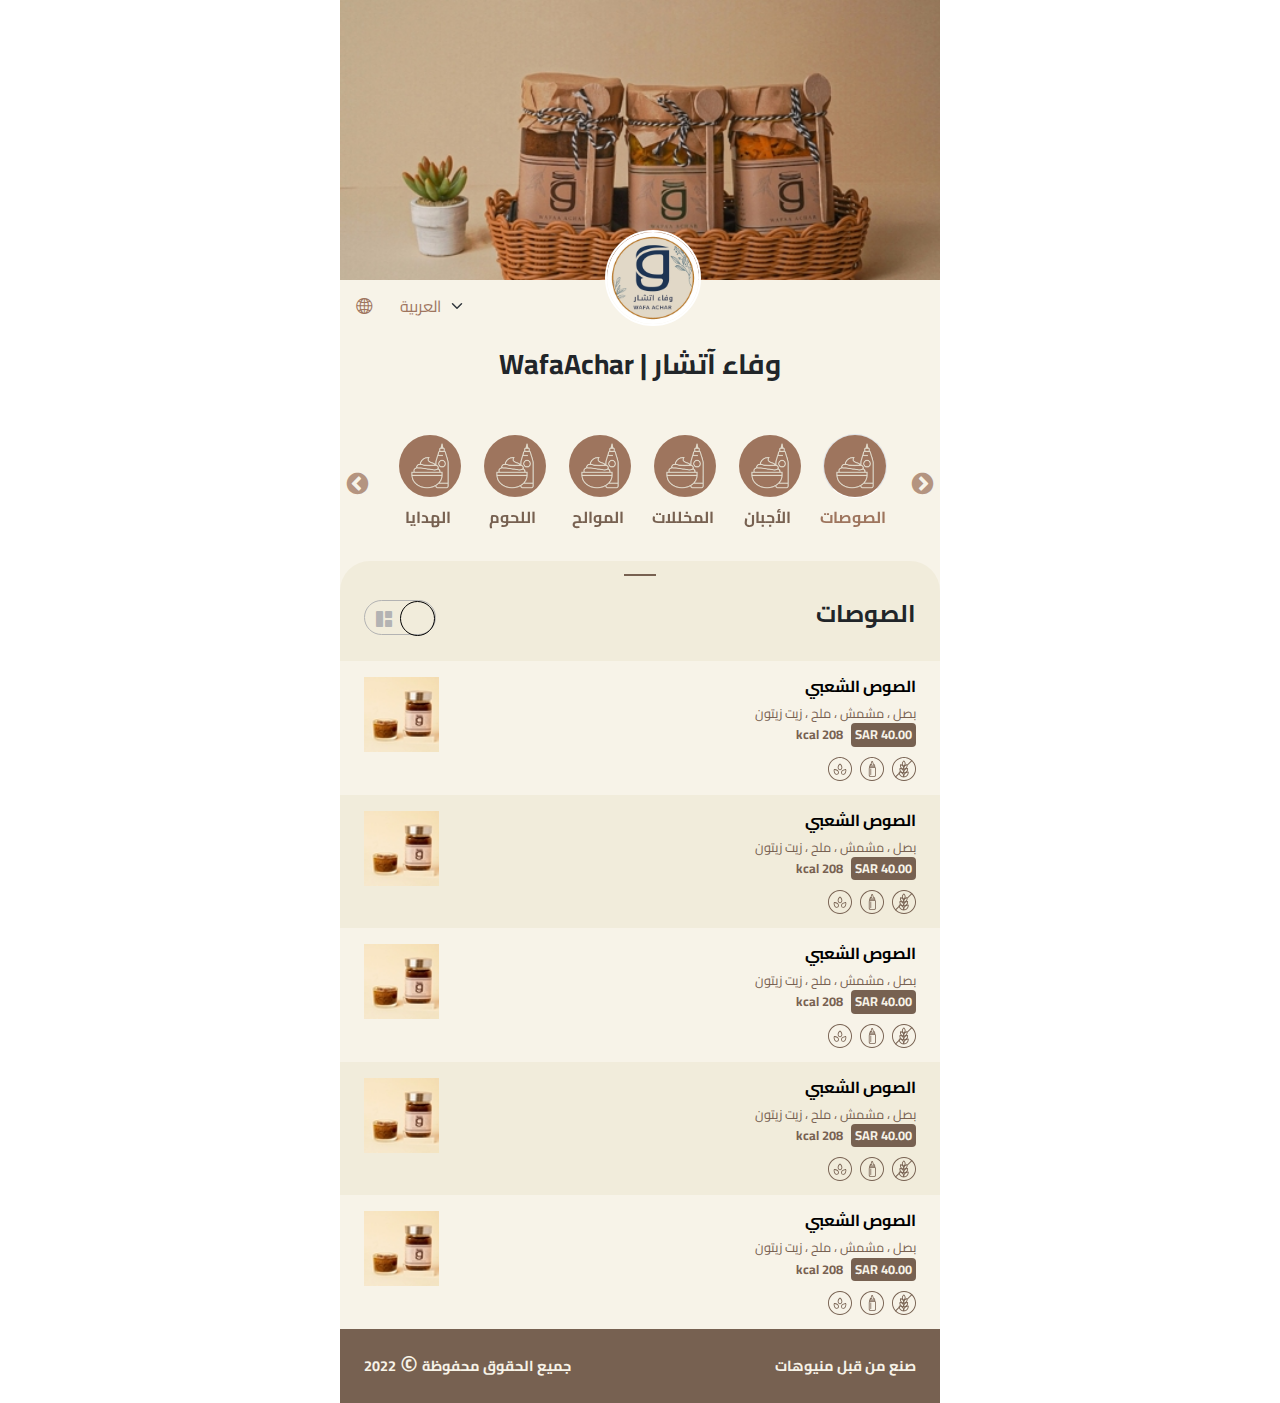
==== commit 234f0a4a: "updates" ====
--- a/index.html
+++ b/index.html
@@ -24,7 +24,6 @@
 
 <body>
 
-
   <section class="page-content">
     <div class="container-img-bg">
       <img src="./images/bg.jpeg" alt="not found">
@@ -42,9 +41,9 @@
       </div>
       <h3 class="text-center my-3 my-md-4 fw-bolder">وفاء آتشار | WafaAchar</h3>
       <div class="box-icons d-flex justify-content-center">
-        <i class="fa-brands fa-instagram"></i>
-        <i class="fa-brands fa-snapchat"></i>
-        <i class="fa-sharp fa-solid fa-star"></i>
+        <a href="#"><i class="fa-brands fa-instagram"></i></a>
+        <a href="#"><i class="fa-brands fa-snapchat"></i></a>
+        <a href="#"><i class="fa-brands fa-twitter"></i></a>
       </div>
       <ul class="slick-slider nav nav-tabs border-0" id="myTab" role="tablist">
         <li class="nav-item mx-2" role="presentation">
@@ -55,54 +54,54 @@
           <p class="mb-0 fw-bolder text-center">الصوصات</p>
         </li>
         <li class="nav-item mx-2" role="presentation">
-          <button class="nav-link" id="tab2-tab" data-bs-toggle="tab" data-bs-target="#tab2" type="button"
-            role="tab" aria-controls="tab2" aria-selected="false">
+          <button class="nav-link" id="tab2-tab" data-bs-toggle="tab" data-bs-target="#tab2" type="button" role="tab"
+            aria-controls="tab2" aria-selected="false">
             <img src="./images/menu1.png" alt="not found">
           </button>
           <p class="mb-0 fw-bolder text-center">الأجبان</p>
         </li>
         <li class="nav-item mx-2" role="presentation">
-          <button class="nav-link" id="tab3-tab" data-bs-toggle="tab" data-bs-target="#tab3" type="button"
-            role="tab" aria-controls="tab3" aria-selected="false">
+          <button class="nav-link" id="tab3-tab" data-bs-toggle="tab" data-bs-target="#tab3" type="button" role="tab"
+            aria-controls="tab3" aria-selected="false">
             <img src="./images/menu1.png" alt="not found">
           </button>
           <p class="mb-0 fw-bolder text-center">المخللات</p>
         </li>
         <li class="nav-item mx-2" role="presentation">
-          <button class="nav-link" id="tab4-tab" data-bs-toggle="tab" data-bs-target="#tab4" type="button"
-            role="tab" aria-controls="tab4" aria-selected="false">
+          <button class="nav-link" id="tab4-tab" data-bs-toggle="tab" data-bs-target="#tab4" type="button" role="tab"
+            aria-controls="tab4" aria-selected="false">
             <img src="./images/menu1.png" alt="not found">
           </button>
           <p class="mb-0 fw-bolder text-center">الموالح</p>
         </li>
         <li class="nav-item mx-2" role="presentation">
-          <button class="nav-link" id="tab5-tab" data-bs-toggle="tab" data-bs-target="#tab5" type="button"
-            role="tab" aria-controls="tab5" aria-selected="false">
+          <button class="nav-link" id="tab5-tab" data-bs-toggle="tab" data-bs-target="#tab5" type="button" role="tab"
+            aria-controls="tab5" aria-selected="false">
             <img src="./images/menu1.png" alt="not found">
           </button>
           <p class="mb-0 fw-bolder text-center">اللحوم</p>
         </li>
         <li class="nav-item mx-2" role="presentation">
-          <button class="nav-link" id="tab6-tab" data-bs-toggle="tab" data-bs-target="#tab6" type="button"
-            role="tab" aria-controls="tab6" aria-selected="false">
+          <button class="nav-link" id="tab6-tab" data-bs-toggle="tab" data-bs-target="#tab6" type="button" role="tab"
+            aria-controls="tab6" aria-selected="false">
             <img src="./images/menu1.png" alt="not found">
           </button>
           <p class="mb-0 fw-bolder text-center">الهدايا</p>
         </li>
         <li class="nav-item mx-2" role="presentation">
-          <button class="nav-link" id="tab7-tab" data-bs-toggle="tab" data-bs-target="#tab7" type="button"
-            role="tab" aria-controls="tab7" aria-selected="false">
+          <button class="nav-link" id="tab7-tab" data-bs-toggle="tab" data-bs-target="#tab7" type="button" role="tab"
+            aria-controls="tab7" aria-selected="false">
             <img src="./images/menu1.png" alt="not found">
           </button>
           <p class="mb-0 fw-bolder text-center">العروض</p>
         </li>
-        
+
       </ul>
     </div>
     <div class="tab-content" id="myTabContent">
-      <div class="px-4 tab-pane fade show active" id="home" role="tabpanel" aria-labelledby="home-tab">
+      <div class="tab-pane fade show active" id="home" role="tabpanel" aria-labelledby="home-tab">
         <div class="line"></div>
-        <div class="d-flex justify-content-between py-4">
+        <div class="d-flex justify-content-between p-4">
           <h4 class="fw-bold">الصوصات</h4>
           <ul class="nav nav-tabs border-0 px-3 toggle-tab" id="innerTab1" role="tablist">
             <li class="nav-item p-0" role="presentation">
@@ -121,124 +120,179 @@
         </div>
         <div class="tab-content" id="innerTab1Content">
           <div class="tab-pane show active fade" id="inner-home" role="tabpanel" aria-labelledby="inner-home-tab">
-            <a href="./information.html" class="d-flex justify-content-between content-menu pb-3">
-              <div>
-                <h6 class="fw-bold mb-2">الصوص الشعبي</h6>
-                <p class="description-text m-0">بصل ، مشمش ، ملح ، زيت زيتون</p>
-                <p class="d-flex description-text fw-bolder">
-                  <span class="bg-text">SAR 40.00</span>
-                  <span class="mx-2">208 kcal</span>
-                </p>
-              </div>
-              <div class="img-menu"><img src="./images/menu1-s.jpg" alt=""></div>
-            </a>
-            <a href="./information.html" class="d-flex justify-content-between content-menu pb-3">
-              <div>
-                <h6 class="fw-bold mb-2">الصوص الشعبي</h6>
-                <p class="description-text m-0">بصل ، مشمش ، ملح ، زيت زيتون</p>
-                <p class="d-flex description-text fw-bolder">
-                  <span class="bg-text">SAR 40.00</span>
-                  <span class="mx-2">208 kcal</span>
-                </p>
-              </div>
-              <div class="img-menu"><img src="./images/menu1-s.jpg" alt=""></div>
-            </a>
-            <a href="./information.html" class="d-flex justify-content-between content-menu pb-3">
-              <div>
-                <h6 class="fw-bold mb-2">الصوص الشعبي</h6>
-                <p class="description-text m-0">بصل ، مشمش ، ملح ، زيت زيتون</p>
-                <p class="d-flex description-text fw-bolder">
-                  <span class="bg-text">SAR 40.00</span>
-                  <span class="mx-2">208 kcal</span>
-                </p>
-              </div>
-              <div class="img-menu"><img src="./images/menu1-s.jpg" alt=""></div>
-            </a>
-            <a href="./information.html" class="d-flex justify-content-between content-menu pb-3">
-              <div>
-                <h6 class="fw-bold mb-2">الصوص الشعبي</h6>
-                <p class="description-text m-0">بصل ، مشمش ، ملح ، زيت زيتون</p>
-                <p class="d-flex description-text fw-bolder">
-                  <span class="bg-text">SAR 40.00</span>
-                  <span class="mx-2">208 kcal</span>
-                </p>
-              </div>
-              <div class="img-menu"><img src="./images/menu1-s.jpg" alt=""></div>
-            </a>
-            <a href="./information.html" class="d-flex justify-content-between content-menu pb-3">
-              <div>
-                <h6 class="fw-bold mb-2">الصوص الشعبي</h6>
-                <p class="description-text m-0">بصل ، مشمش ، ملح ، زيت زيتون</p>
-                <p class="d-flex description-text fw-bolder">
-                  <span class="bg-text">SAR 40.00</span>
-                  <span class="mx-2">208 kcal</span>
-                </p>
+            <a href="./information.html" class="d-flex justify-content-between content-menu px-4 py-3">
+              <div>
+                <h6 class="fw-bold mb-2">الصوص الشعبي</h6>
+                <p class="description-text m-0">بصل ، مشمش ، ملح ، زيت زيتون</p>
+                <p class="d-flex description-text fw-bolder mb-2">
+                  <span class="bg-text">SAR 40.00</span>
+                  <span class="mx-2">208 kcal</span>
+                </p>
+                <div class="d-flex">
+                  <div class="iconSvg"><img src="./images/icon1.svg" alt=""></div>
+                  <div class="iconSvg"><img src="./images/icon2.svg" alt=""></div>
+                  <div class="iconSvg"><img src="./images/icon3.svg" alt=""></div>
+                </div>
+              </div>
+              <div class="img-menu"><img src="./images/menu1-s.jpg" alt=""></div>
+            </a>
+            <a href="./information.html" class="d-flex justify-content-between content-menu px-4 py-3">
+              <div>
+                <h6 class="fw-bold mb-2">الصوص الشعبي</h6>
+                <p class="description-text m-0">بصل ، مشمش ، ملح ، زيت زيتون</p>
+                <p class="d-flex description-text fw-bolder mb-2">
+                  <span class="bg-text">SAR 40.00</span>
+                  <span class="mx-2">208 kcal</span>
+                </p>
+                <div class="d-flex">
+                  <div class="iconSvg"><img src="./images/icon1.svg" alt=""></div>
+                  <div class="iconSvg"><img src="./images/icon2.svg" alt=""></div>
+                  <div class="iconSvg"><img src="./images/icon3.svg" alt=""></div>
+                </div>
+              </div>
+              <div class="img-menu"><img src="./images/menu1-s.jpg" alt=""></div>
+            </a>
+            <a href="./information.html" class="d-flex justify-content-between content-menu px-4 py-3">
+              <div>
+                <h6 class="fw-bold mb-2">الصوص الشعبي</h6>
+                <p class="description-text m-0">بصل ، مشمش ، ملح ، زيت زيتون</p>
+                <p class="d-flex description-text fw-bolder mb-2">
+                  <span class="bg-text">SAR 40.00</span>
+                  <span class="mx-2">208 kcal</span>
+                </p>
+                <div class="d-flex">
+                  <div class="iconSvg"><img src="./images/icon1.svg" alt=""></div>
+                  <div class="iconSvg"><img src="./images/icon2.svg" alt=""></div>
+                  <div class="iconSvg"><img src="./images/icon3.svg" alt=""></div>
+                </div>
+              </div>
+              <div class="img-menu"><img src="./images/menu1-s.jpg" alt=""></div>
+            </a>
+            <a href="./information.html" class="d-flex justify-content-between content-menu px-4 py-3">
+              <div>
+                <h6 class="fw-bold mb-2">الصوص الشعبي</h6>
+                <p class="description-text m-0">بصل ، مشمش ، ملح ، زيت زيتون</p>
+                <p class="d-flex description-text fw-bolder mb-2">
+                  <span class="bg-text">SAR 40.00</span>
+                  <span class="mx-2">208 kcal</span>
+                </p>
+                <div class="d-flex">
+                  <div class="iconSvg"><img src="./images/icon1.svg" alt=""></div>
+                  <div class="iconSvg"><img src="./images/icon2.svg" alt=""></div>
+                  <div class="iconSvg"><img src="./images/icon3.svg" alt=""></div>
+                </div>
+              </div>
+              <div class="img-menu"><img src="./images/menu1-s.jpg" alt=""></div>
+            </a>
+            <a href="./information.html" class="d-flex justify-content-between content-menu px-4 py-3">
+              <div>
+                <h6 class="fw-bold mb-2">الصوص الشعبي</h6>
+                <p class="description-text m-0">بصل ، مشمش ، ملح ، زيت زيتون</p>
+                <p class="d-flex description-text fw-bolder mb-2">
+                  <span class="bg-text">SAR 40.00</span>
+                  <span class="mx-2">208 kcal</span>
+                </p>
+                <div class="d-flex">
+                  <div class="iconSvg"><img src="./images/icon1.svg" alt=""></div>
+                  <div class="iconSvg"><img src="./images/icon2.svg" alt=""></div>
+                  <div class="iconSvg"><img src="./images/icon3.svg" alt=""></div>
+                </div>
               </div>
               <div class="img-menu"><img src="./images/menu1-s.jpg" alt=""></div>
             </a>
           </div>
           <div class="tab-pane fade" id="inner2" role="tabpanel" aria-labelledby="inner2-tab">
-            <a href="./information.html" class="d-flex flex-column-reverse justify-content-between content-menu pb-3">
-              <div>
-                <h6 class="fw-bold mb-2">الصوص الشعبي</h6>
-                <p class="description-text m-0">بصل ، مشمش ، ملح ، زيت زيتون</p>
-                <p class="d-flex description-text fw-bolder">
-                  <span class="bg-text">SAR 40.00</span>
-                  <span class="mx-2">208 kcal</span>
-                </p>
-              </div>
-              <div class="img-info"><img src="./images/menuProfile.jpeg" alt=""></div>
-            </a>
-            <a href="./information.html" class="d-flex flex-column-reverse justify-content-between content-menu pb-3">
-              <div>
-                <h6 class="fw-bold mb-2">الصوص الشعبي</h6>
-                <p class="description-text m-0">بصل ، مشمش ، ملح ، زيت زيتون</p>
-                <p class="d-flex description-text fw-bolder">
-                  <span class="bg-text">SAR 40.00</span>
-                  <span class="mx-2">208 kcal</span>
-                </p>
-              </div>
-              <div class="img-info"><img src="./images/menuProfile.jpeg" alt=""></div>
-            </a>
-            <a href="./information.html" class="d-flex flex-column-reverse justify-content-between content-menu pb-3">
-              <div>
-                <h6 class="fw-bold mb-2">الصوص الشعبي</h6>
-                <p class="description-text m-0">بصل ، مشمش ، ملح ، زيت زيتون</p>
-                <p class="d-flex description-text fw-bolder">
-                  <span class="bg-text">SAR 40.00</span>
-                  <span class="mx-2">208 kcal</span>
-                </p>
-              </div>
-              <div class="img-info"><img src="./images/menuProfile.jpeg" alt=""></div>
-            </a>
-            <a href="./information.html" class="d-flex flex-column-reverse justify-content-between content-menu pb-3">
-              <div>
-                <h6 class="fw-bold mb-2">الصوص الشعبي</h6>
-                <p class="description-text m-0">بصل ، مشمش ، ملح ، زيت زيتون</p>
-                <p class="d-flex description-text fw-bolder">
-                  <span class="bg-text">SAR 40.00</span>
-                  <span class="mx-2">208 kcal</span>
-                </p>
-              </div>
-              <div class="img-info"><img src="./images/menuProfile.jpeg" alt=""></div>
-            </a>
-            <a href="./information.html" class="d-flex flex-column-reverse justify-content-between content-menu pb-3">
-              <div>
-                <h6 class="fw-bold mb-2">الصوص الشعبي</h6>
-                <p class="description-text m-0">بصل ، مشمش ، ملح ، زيت زيتون</p>
-                <p class="d-flex description-text fw-bolder">
-                  <span class="bg-text">SAR 40.00</span>
-                  <span class="mx-2">208 kcal</span>
-                </p>
+            <a href="./information.html"
+              class="d-flex flex-column-reverse justify-content-between content-menu px-4 py-3">
+              <div>
+                <h6 class="fw-bold mb-2">الصوص الشعبي</h6>
+                <p class="description-text m-0">بصل ، مشمش ، ملح ، زيت زيتون</p>
+                <p class="d-flex description-text fw-bolder mb-2">
+                  <span class="bg-text">SAR 40.00</span>
+                  <span class="mx-2">208 kcal</span>
+                </p>
+                <div class="d-flex">
+                  <div class="iconSvg"><img src="./images/icon1.svg" alt=""></div>
+                  <div class="iconSvg"><img src="./images/icon2.svg" alt=""></div>
+                  <div class="iconSvg"><img src="./images/icon3.svg" alt=""></div>
+                </div>
+              </div>
+              <div class="img-info"><img src="./images/menuProfile.jpeg" alt=""></div>
+            </a>
+            <a href="./information.html"
+              class="d-flex flex-column-reverse justify-content-between content-menu px-4 py-3">
+              <div>
+                <h6 class="fw-bold mb-2">الصوص الشعبي</h6>
+                <p class="description-text m-0">بصل ، مشمش ، ملح ، زيت زيتون</p>
+                <p class="d-flex description-text fw-bolder mb-2">
+                  <span class="bg-text">SAR 40.00</span>
+                  <span class="mx-2">208 kcal</span>
+                </p>
+                <div class="d-flex">
+                  <div class="iconSvg"><img src="./images/icon1.svg" alt=""></div>
+                  <div class="iconSvg"><img src="./images/icon2.svg" alt=""></div>
+                  <div class="iconSvg"><img src="./images/icon3.svg" alt=""></div>
+                </div>
+              </div>
+              <div class="img-info"><img src="./images/menuProfile.jpeg" alt=""></div>
+            </a>
+            <a href="./information.html"
+              class="d-flex flex-column-reverse justify-content-between content-menu px-4 py-3">
+              <div>
+                <h6 class="fw-bold mb-2">الصوص الشعبي</h6>
+                <p class="description-text m-0">بصل ، مشمش ، ملح ، زيت زيتون</p>
+                <p class="d-flex description-text fw-bolder mb-2">
+                  <span class="bg-text">SAR 40.00</span>
+                  <span class="mx-2">208 kcal</span>
+                </p>
+                <div class="d-flex">
+                  <div class="iconSvg"><img src="./images/icon1.svg" alt=""></div>
+                  <div class="iconSvg"><img src="./images/icon2.svg" alt=""></div>
+                  <div class="iconSvg"><img src="./images/icon3.svg" alt=""></div>
+                </div>
+              </div>
+              <div class="img-info"><img src="./images/menuProfile.jpeg" alt=""></div>
+            </a>
+            <a href="./information.html"
+              class="d-flex flex-column-reverse justify-content-between content-menu px-4 py-3">
+              <div>
+                <h6 class="fw-bold mb-2">الصوص الشعبي</h6>
+                <p class="description-text m-0">بصل ، مشمش ، ملح ، زيت زيتون</p>
+                <p class="d-flex description-text fw-bolder mb-2">
+                  <span class="bg-text">SAR 40.00</span>
+                  <span class="mx-2">208 kcal</span>
+                </p>
+                <div class="d-flex">
+                  <div class="iconSvg"><img src="./images/icon1.svg" alt=""></div>
+                  <div class="iconSvg"><img src="./images/icon2.svg" alt=""></div>
+                  <div class="iconSvg"><img src="./images/icon3.svg" alt=""></div>
+                </div>
+              </div>
+              <div class="img-info"><img src="./images/menuProfile.jpeg" alt=""></div>
+            </a>
+            <a href="./information.html"
+              class="d-flex flex-column-reverse justify-content-between content-menu px-4 py-3">
+              <div>
+                <h6 class="fw-bold mb-2">الصوص الشعبي</h6>
+                <p class="description-text m-0">بصل ، مشمش ، ملح ، زيت زيتون</p>
+                <p class="d-flex description-text fw-bolder mb-2">
+                  <span class="bg-text">SAR 40.00</span>
+                  <span class="mx-2">208 kcal</span>
+                </p>
+                <div class="d-flex">
+                  <div class="iconSvg"><img src="./images/icon1.svg" alt=""></div>
+                  <div class="iconSvg"><img src="./images/icon2.svg" alt=""></div>
+                  <div class="iconSvg"><img src="./images/icon3.svg" alt=""></div>
+                </div>
               </div>
               <div class="img-info"><img src="./images/menuProfile.jpeg" alt=""></div>
             </a>
           </div>
         </div>
       </div>
-      <div class="px-4 tab-pane fade" id="tab2" role="tabpanel" aria-labelledby="tab2-tab">
+      <div class="tab-pane fade" id="tab2" role="tabpanel" aria-labelledby="tab2-tab">
         <div class="line"></div>
-        <div class="d-flex justify-content-between py-4">
+        <div class="d-flex justify-content-between p-4">
           <h4 class="fw-bold">الأجبان</h4>
           <ul class="nav nav-tabs border-0 px-3 toggle-tab" id="innerTab2" role="tablist">
             <li class="nav-item p-0" role="presentation">
@@ -248,8 +302,8 @@
               </button>
             </li>
             <li class="nav-item p-0" role="presentation">
-              <button class="p-2 nav-link" id="innerTab22-tab1" data-bs-toggle="tab" data-bs-target="#innerTab22" ty1pe="button"
-                role="tab" aria-controls="innerTab22" ar1ia-selected="false">
+              <button class="p-2 nav-link" id="innerTab22-tab1" data-bs-toggle="tab" data-bs-target="#innerTab22"
+                ty1pe="button" role="tab" aria-controls="innerTab22" ar1ia-selected="false">
                 <i class="d-flex bi bi-grid-1x2-fill"></i>
               </button>
             </li>
@@ -257,124 +311,179 @@
         </div>
         <div class="tab-content" id="innerTab2Content">
           <div class="tab-pane show active fade" id="innerTab21" role="tabpanel" aria-labelledby="innerTab21-tab">
-            <a href="./information.html" class="d-flex justify-content-between content-menu pb-3">
-              <div>
-                <h6 class="fw-bold mb-2">الصوص الشعبي</h6>
-                <p class="description-text m-0">بصل ، مشمش ، ملح ، زيت زيتون</p>
-                <p class="d-flex description-text fw-bolder">
-                  <span class="bg-text">SAR 40.00</span>
-                  <span class="mx-2">208 kcal</span>
-                </p>
-              </div>
-              <div class="img-menu"><img src="./images/menu1-s.jpg" alt=""></div>
-            </a>
-            <a href="./information.html" class="d-flex justify-content-between content-menu pb-3">
-              <div>
-                <h6 class="fw-bold mb-2">الصوص الشعبي</h6>
-                <p class="description-text m-0">بصل ، مشمش ، ملح ، زيت زيتون</p>
-                <p class="d-flex description-text fw-bolder">
-                  <span class="bg-text">SAR 40.00</span>
-                  <span class="mx-2">208 kcal</span>
-                </p>
-              </div>
-              <div class="img-menu"><img src="./images/menu1-s.jpg" alt=""></div>
-            </a>
-            <a href="./information.html" class="d-flex justify-content-between content-menu pb-3">
-              <div>
-                <h6 class="fw-bold mb-2">الصوص الشعبي</h6>
-                <p class="description-text m-0">بصل ، مشمش ، ملح ، زيت زيتون</p>
-                <p class="d-flex description-text fw-bolder">
-                  <span class="bg-text">SAR 40.00</span>
-                  <span class="mx-2">208 kcal</span>
-                </p>
-              </div>
-              <div class="img-menu"><img src="./images/menu1-s.jpg" alt=""></div>
-            </a>
-            <a href="./information.html" class="d-flex justify-content-between content-menu pb-3">
-              <div>
-                <h6 class="fw-bold mb-2">الصوص الشعبي</h6>
-                <p class="description-text m-0">بصل ، مشمش ، ملح ، زيت زيتون</p>
-                <p class="d-flex description-text fw-bolder">
-                  <span class="bg-text">SAR 40.00</span>
-                  <span class="mx-2">208 kcal</span>
-                </p>
-              </div>
-              <div class="img-menu"><img src="./images/menu1-s.jpg" alt=""></div>
-            </a>
-            <a href="./information.html" class="d-flex justify-content-between content-menu pb-3">
-              <div>
-                <h6 class="fw-bold mb-2">الصوص الشعبي</h6>
-                <p class="description-text m-0">بصل ، مشمش ، ملح ، زيت زيتون</p>
-                <p class="d-flex description-text fw-bolder">
-                  <span class="bg-text">SAR 40.00</span>
-                  <span class="mx-2">208 kcal</span>
-                </p>
+            <a href="./information.html" class="d-flex justify-content-between content-menu px-4 py-3">
+              <div>
+                <h6 class="fw-bold mb-2">الصوص الشعبي</h6>
+                <p class="description-text m-0">بصل ، مشمش ، ملح ، زيت زيتون</p>
+                <p class="d-flex description-text fw-bolder mb-2">
+                  <span class="bg-text">SAR 40.00</span>
+                  <span class="mx-2">208 kcal</span>
+                </p>
+                <div class="d-flex">
+                  <div class="iconSvg"><img src="./images/icon1.svg" alt=""></div>
+                  <div class="iconSvg"><img src="./images/icon2.svg" alt=""></div>
+                  <div class="iconSvg"><img src="./images/icon3.svg" alt=""></div>
+                </div>
+              </div>
+              <div class="img-menu"><img src="./images/menu1-s.jpg" alt=""></div>
+            </a>
+            <a href="./information.html" class="d-flex justify-content-between content-menu px-4 py-3">
+              <div>
+                <h6 class="fw-bold mb-2">الصوص الشعبي</h6>
+                <p class="description-text m-0">بصل ، مشمش ، ملح ، زيت زيتون</p>
+                <p class="d-flex description-text fw-bolder mb-2">
+                  <span class="bg-text">SAR 40.00</span>
+                  <span class="mx-2">208 kcal</span>
+                </p>
+                <div class="d-flex">
+                  <div class="iconSvg"><img src="./images/icon1.svg" alt=""></div>
+                  <div class="iconSvg"><img src="./images/icon2.svg" alt=""></div>
+                  <div class="iconSvg"><img src="./images/icon3.svg" alt=""></div>
+                </div>
+              </div>
+              <div class="img-menu"><img src="./images/menu1-s.jpg" alt=""></div>
+            </a>
+            <a href="./information.html" class="d-flex justify-content-between content-menu px-4 py-3">
+              <div>
+                <h6 class="fw-bold mb-2">الصوص الشعبي</h6>
+                <p class="description-text m-0">بصل ، مشمش ، ملح ، زيت زيتون</p>
+                <p class="d-flex description-text fw-bolder mb-2">
+                  <span class="bg-text">SAR 40.00</span>
+                  <span class="mx-2">208 kcal</span>
+                </p>
+                <div class="d-flex">
+                  <div class="iconSvg"><img src="./images/icon1.svg" alt=""></div>
+                  <div class="iconSvg"><img src="./images/icon2.svg" alt=""></div>
+                  <div class="iconSvg"><img src="./images/icon3.svg" alt=""></div>
+                </div>
+              </div>
+              <div class="img-menu"><img src="./images/menu1-s.jpg" alt=""></div>
+            </a>
+            <a href="./information.html" class="d-flex justify-content-between content-menu px-4 py-3">
+              <div>
+                <h6 class="fw-bold mb-2">الصوص الشعبي</h6>
+                <p class="description-text m-0">بصل ، مشمش ، ملح ، زيت زيتون</p>
+                <p class="d-flex description-text fw-bolder mb-2">
+                  <span class="bg-text">SAR 40.00</span>
+                  <span class="mx-2">208 kcal</span>
+                </p>
+                <div class="d-flex">
+                  <div class="iconSvg"><img src="./images/icon1.svg" alt=""></div>
+                  <div class="iconSvg"><img src="./images/icon2.svg" alt=""></div>
+                  <div class="iconSvg"><img src="./images/icon3.svg" alt=""></div>
+                </div>
+              </div>
+              <div class="img-menu"><img src="./images/menu1-s.jpg" alt=""></div>
+            </a>
+            <a href="./information.html" class="d-flex justify-content-between content-menu px-4 py-3">
+              <div>
+                <h6 class="fw-bold mb-2">الصوص الشعبي</h6>
+                <p class="description-text m-0">بصل ، مشمش ، ملح ، زيت زيتون</p>
+                <p class="d-flex description-text fw-bolder mb-2">
+                  <span class="bg-text">SAR 40.00</span>
+                  <span class="mx-2">208 kcal</span>
+                </p>
+                <div class="d-flex">
+                  <div class="iconSvg"><img src="./images/icon1.svg" alt=""></div>
+                  <div class="iconSvg"><img src="./images/icon2.svg" alt=""></div>
+                  <div class="iconSvg"><img src="./images/icon3.svg" alt=""></div>
+                </div>
               </div>
               <div class="img-menu"><img src="./images/menu1-s.jpg" alt=""></div>
             </a>
           </div>
           <div class="tab-pane fade" id="innerTab22" role="tabpanel" aria-labelledby="innerTab22-tab">
-            <a href="./information.html" class="d-flex flex-column-reverse justify-content-between content-menu pb-3">
-              <div>
-                <h6 class="fw-bold mb-2">الصوص الشعبي</h6>
-                <p class="description-text m-0">بصل ، مشمش ، ملح ، زيت زيتون</p>
-                <p class="d-flex description-text fw-bolder">
-                  <span class="bg-text">SAR 40.00</span>
-                  <span class="mx-2">208 kcal</span>
-                </p>
-              </div>
-              <div class="img-info"><img src="./images/menuProfile.jpeg" alt=""></div>
-            </a>
-            <a href="./information.html" class="d-flex flex-column-reverse justify-content-between content-menu pb-3">
-              <div>
-                <h6 class="fw-bold mb-2">الصوص الشعبي</h6>
-                <p class="description-text m-0">بصل ، مشمش ، ملح ، زيت زيتون</p>
-                <p class="d-flex description-text fw-bolder">
-                  <span class="bg-text">SAR 40.00</span>
-                  <span class="mx-2">208 kcal</span>
-                </p>
-              </div>
-              <div class="img-info"><img src="./images/menuProfile.jpeg" alt=""></div>
-            </a>
-            <a href="./information.html" class="d-flex flex-column-reverse justify-content-between content-menu pb-3">
-              <div>
-                <h6 class="fw-bold mb-2">الصوص الشعبي</h6>
-                <p class="description-text m-0">بصل ، مشمش ، ملح ، زيت زيتون</p>
-                <p class="d-flex description-text fw-bolder">
-                  <span class="bg-text">SAR 40.00</span>
-                  <span class="mx-2">208 kcal</span>
-                </p>
-              </div>
-              <div class="img-info"><img src="./images/menuProfile.jpeg" alt=""></div>
-            </a>
-            <a href="./information.html" class="d-flex flex-column-reverse justify-content-between content-menu pb-3">
-              <div>
-                <h6 class="fw-bold mb-2">الصوص الشعبي</h6>
-                <p class="description-text m-0">بصل ، مشمش ، ملح ، زيت زيتون</p>
-                <p class="d-flex description-text fw-bolder">
-                  <span class="bg-text">SAR 40.00</span>
-                  <span class="mx-2">208 kcal</span>
-                </p>
-              </div>
-              <div class="img-info"><img src="./images/menuProfile.jpeg" alt=""></div>
-            </a>
-            <a href="./information.html" class="d-flex flex-column-reverse justify-content-between content-menu pb-3">
-              <div>
-                <h6 class="fw-bold mb-2">الصوص الشعبي</h6>
-                <p class="description-text m-0">بصل ، مشمش ، ملح ، زيت زيتون</p>
-                <p class="d-flex description-text fw-bolder">
-                  <span class="bg-text">SAR 40.00</span>
-                  <span class="mx-2">208 kcal</span>
-                </p>
+            <a href="./information.html"
+              class="d-flex flex-column-reverse justify-content-between content-menu px-4 py-3">
+              <div>
+                <h6 class="fw-bold mb-2">الصوص الشعبي</h6>
+                <p class="description-text m-0">بصل ، مشمش ، ملح ، زيت زيتون</p>
+                <p class="d-flex description-text fw-bolder mb-2">
+                  <span class="bg-text">SAR 40.00</span>
+                  <span class="mx-2">208 kcal</span>
+                </p>
+                <div class="d-flex">
+                  <div class="iconSvg"><img src="./images/icon1.svg" alt=""></div>
+                  <div class="iconSvg"><img src="./images/icon2.svg" alt=""></div>
+                  <div class="iconSvg"><img src="./images/icon3.svg" alt=""></div>
+                </div>
+              </div>
+              <div class="img-info"><img src="./images/menuProfile.jpeg" alt=""></div>
+            </a>
+            <a href="./information.html"
+              class="d-flex flex-column-reverse justify-content-between content-menu px-4 py-3">
+              <div>
+                <h6 class="fw-bold mb-2">الصوص الشعبي</h6>
+                <p class="description-text m-0">بصل ، مشمش ، ملح ، زيت زيتون</p>
+                <p class="d-flex description-text fw-bolder mb-2">
+                  <span class="bg-text">SAR 40.00</span>
+                  <span class="mx-2">208 kcal</span>
+                </p>
+                <div class="d-flex">
+                  <div class="iconSvg"><img src="./images/icon1.svg" alt=""></div>
+                  <div class="iconSvg"><img src="./images/icon2.svg" alt=""></div>
+                  <div class="iconSvg"><img src="./images/icon3.svg" alt=""></div>
+                </div>
+              </div>
+              <div class="img-info"><img src="./images/menuProfile.jpeg" alt=""></div>
+            </a>
+            <a href="./information.html"
+              class="d-flex flex-column-reverse justify-content-between content-menu px-4 py-3">
+              <div>
+                <h6 class="fw-bold mb-2">الصوص الشعبي</h6>
+                <p class="description-text m-0">بصل ، مشمش ، ملح ، زيت زيتون</p>
+                <p class="d-flex description-text fw-bolder mb-2">
+                  <span class="bg-text">SAR 40.00</span>
+                  <span class="mx-2">208 kcal</span>
+                </p>
+                <div class="d-flex">
+                  <div class="iconSvg"><img src="./images/icon1.svg" alt=""></div>
+                  <div class="iconSvg"><img src="./images/icon2.svg" alt=""></div>
+                  <div class="iconSvg"><img src="./images/icon3.svg" alt=""></div>
+                </div>
+              </div>
+              <div class="img-info"><img src="./images/menuProfile.jpeg" alt=""></div>
+            </a>
+            <a href="./information.html"
+              class="d-flex flex-column-reverse justify-content-between content-menu px-4 py-3">
+              <div>
+                <h6 class="fw-bold mb-2">الصوص الشعبي</h6>
+                <p class="description-text m-0">بصل ، مشمش ، ملح ، زيت زيتون</p>
+                <p class="d-flex description-text fw-bolder mb-2">
+                  <span class="bg-text">SAR 40.00</span>
+                  <span class="mx-2">208 kcal</span>
+                </p>
+                <div class="d-flex">
+                  <div class="iconSvg"><img src="./images/icon1.svg" alt=""></div>
+                  <div class="iconSvg"><img src="./images/icon2.svg" alt=""></div>
+                  <div class="iconSvg"><img src="./images/icon3.svg" alt=""></div>
+                </div>
+              </div>
+              <div class="img-info"><img src="./images/menuProfile.jpeg" alt=""></div>
+            </a>
+            <a href="./information.html"
+              class="d-flex flex-column-reverse justify-content-between content-menu px-4 py-3">
+              <div>
+                <h6 class="fw-bold mb-2">الصوص الشعبي</h6>
+                <p class="description-text m-0">بصل ، مشمش ، ملح ، زيت زيتون</p>
+                <p class="d-flex description-text fw-bolder mb-2">
+                  <span class="bg-text">SAR 40.00</span>
+                  <span class="mx-2">208 kcal</span>
+                </p>
+                <div class="d-flex">
+                  <div class="iconSvg"><img src="./images/icon1.svg" alt=""></div>
+                  <div class="iconSvg"><img src="./images/icon2.svg" alt=""></div>
+                  <div class="iconSvg"><img src="./images/icon3.svg" alt=""></div>
+                </div>
               </div>
               <div class="img-info"><img src="./images/menuProfile.jpeg" alt=""></div>
             </a>
           </div>
         </div>
       </div>
-      <div class="px-4 tab-pane fade" id="tab3" role="tabpanel" aria-labelledby="tab3-tab">
+      <div class="tab-pane fade" id="tab3" role="tabpanel" aria-labelledby="tab3-tab">
         <div class="line"></div>
-        <div class="d-flex justify-content-between py-4">
+        <div class="d-flex justify-content-between p-4">
           <h4 class="fw-bold">المخللات</h4>
           <ul class="nav nav-tabs border-0 px-3 toggle-tab" id="innerTab3" role="tablist">
             <li class="nav-item p-0" role="presentation">
@@ -384,8 +493,8 @@
               </button>
             </li>
             <li class="nav-item p-0" role="presentation">
-              <button class="p-2 nav-link" id="innerTab32-tab1" data-bs-toggle="tab" data-bs-target="#innerTab32" ty1pe="button"
-                role="tab" aria-controls="innerTab32" ar1ia-selected="false">
+              <button class="p-2 nav-link" id="innerTab32-tab1" data-bs-toggle="tab" data-bs-target="#innerTab32"
+                ty1pe="button" role="tab" aria-controls="innerTab32" ar1ia-selected="false">
                 <i class="d-flex bi bi-grid-1x2-fill"></i>
               </button>
             </li>
@@ -393,124 +502,179 @@
         </div>
         <div class="tab-content" id="innerTab3Content">
           <div class="tab-pane show active fade" id="innerTab31" role="tabpanel" aria-labelledby="innerTab31-tab">
-            <a href="./information.html" class="d-flex justify-content-between content-menu pb-3">
-              <div>
-                <h6 class="fw-bold mb-2">الصوص الشعبي</h6>
-                <p class="description-text m-0">بصل ، مشمش ، ملح ، زيت زيتون</p>
-                <p class="d-flex description-text fw-bolder">
-                  <span class="bg-text">SAR 40.00</span>
-                  <span class="mx-2">208 kcal</span>
-                </p>
-              </div>
-              <div class="img-menu"><img src="./images/menu1-s.jpg" alt=""></div>
-            </a>
-            <a href="./information.html" class="d-flex justify-content-between content-menu pb-3">
-              <div>
-                <h6 class="fw-bold mb-2">الصوص الشعبي</h6>
-                <p class="description-text m-0">بصل ، مشمش ، ملح ، زيت زيتون</p>
-                <p class="d-flex description-text fw-bolder">
-                  <span class="bg-text">SAR 40.00</span>
-                  <span class="mx-2">208 kcal</span>
-                </p>
-              </div>
-              <div class="img-menu"><img src="./images/menu1-s.jpg" alt=""></div>
-            </a>
-            <a href="./information.html" class="d-flex justify-content-between content-menu pb-3">
-              <div>
-                <h6 class="fw-bold mb-2">الصوص الشعبي</h6>
-                <p class="description-text m-0">بصل ، مشمش ، ملح ، زيت زيتون</p>
-                <p class="d-flex description-text fw-bolder">
-                  <span class="bg-text">SAR 40.00</span>
-                  <span class="mx-2">208 kcal</span>
-                </p>
-              </div>
-              <div class="img-menu"><img src="./images/menu1-s.jpg" alt=""></div>
-            </a>
-            <a href="./information.html" class="d-flex justify-content-between content-menu pb-3">
-              <div>
-                <h6 class="fw-bold mb-2">الصوص الشعبي</h6>
-                <p class="description-text m-0">بصل ، مشمش ، ملح ، زيت زيتون</p>
-                <p class="d-flex description-text fw-bolder">
-                  <span class="bg-text">SAR 40.00</span>
-                  <span class="mx-2">208 kcal</span>
-                </p>
-              </div>
-              <div class="img-menu"><img src="./images/menu1-s.jpg" alt=""></div>
-            </a>
-            <a href="./information.html" class="d-flex justify-content-between content-menu pb-3">
-              <div>
-                <h6 class="fw-bold mb-2">الصوص الشعبي</h6>
-                <p class="description-text m-0">بصل ، مشمش ، ملح ، زيت زيتون</p>
-                <p class="d-flex description-text fw-bolder">
-                  <span class="bg-text">SAR 40.00</span>
-                  <span class="mx-2">208 kcal</span>
-                </p>
+            <a href="./information.html" class="d-flex justify-content-between content-menu px-4 py-3">
+              <div>
+                <h6 class="fw-bold mb-2">الصوص الشعبي</h6>
+                <p class="description-text m-0">بصل ، مشمش ، ملح ، زيت زيتون</p>
+                <p class="d-flex description-text fw-bolder mb-2">
+                  <span class="bg-text">SAR 40.00</span>
+                  <span class="mx-2">208 kcal</span>
+                </p>
+                <div class="d-flex">
+                  <div class="iconSvg"><img src="./images/icon1.svg" alt=""></div>
+                  <div class="iconSvg"><img src="./images/icon2.svg" alt=""></div>
+                  <div class="iconSvg"><img src="./images/icon3.svg" alt=""></div>
+                </div>
+              </div>
+              <div class="img-menu"><img src="./images/menu1-s.jpg" alt=""></div>
+            </a>
+            <a href="./information.html" class="d-flex justify-content-between content-menu px-4 py-3">
+              <div>
+                <h6 class="fw-bold mb-2">الصوص الشعبي</h6>
+                <p class="description-text m-0">بصل ، مشمش ، ملح ، زيت زيتون</p>
+                <p class="d-flex description-text fw-bolder mb-2">
+                  <span class="bg-text">SAR 40.00</span>
+                  <span class="mx-2">208 kcal</span>
+                </p>
+                <div class="d-flex">
+                  <div class="iconSvg"><img src="./images/icon1.svg" alt=""></div>
+                  <div class="iconSvg"><img src="./images/icon2.svg" alt=""></div>
+                  <div class="iconSvg"><img src="./images/icon3.svg" alt=""></div>
+                </div>
+              </div>
+              <div class="img-menu"><img src="./images/menu1-s.jpg" alt=""></div>
+            </a>
+            <a href="./information.html" class="d-flex justify-content-between content-menu px-4 py-3">
+              <div>
+                <h6 class="fw-bold mb-2">الصوص الشعبي</h6>
+                <p class="description-text m-0">بصل ، مشمش ، ملح ، زيت زيتون</p>
+                <p class="d-flex description-text fw-bolder mb-2">
+                  <span class="bg-text">SAR 40.00</span>
+                  <span class="mx-2">208 kcal</span>
+                </p>
+                <div class="d-flex">
+                  <div class="iconSvg"><img src="./images/icon1.svg" alt=""></div>
+                  <div class="iconSvg"><img src="./images/icon2.svg" alt=""></div>
+                  <div class="iconSvg"><img src="./images/icon3.svg" alt=""></div>
+                </div>
+              </div>
+              <div class="img-menu"><img src="./images/menu1-s.jpg" alt=""></div>
+            </a>
+            <a href="./information.html" class="d-flex justify-content-between content-menu px-4 py-3">
+              <div>
+                <h6 class="fw-bold mb-2">الصوص الشعبي</h6>
+                <p class="description-text m-0">بصل ، مشمش ، ملح ، زيت زيتون</p>
+                <p class="d-flex description-text fw-bolder mb-2">
+                  <span class="bg-text">SAR 40.00</span>
+                  <span class="mx-2">208 kcal</span>
+                </p>
+                <div class="d-flex">
+                  <div class="iconSvg"><img src="./images/icon1.svg" alt=""></div>
+                  <div class="iconSvg"><img src="./images/icon2.svg" alt=""></div>
+                  <div class="iconSvg"><img src="./images/icon3.svg" alt=""></div>
+                </div>
+              </div>
+              <div class="img-menu"><img src="./images/menu1-s.jpg" alt=""></div>
+            </a>
+            <a href="./information.html" class="d-flex justify-content-between content-menu px-4 py-3">
+              <div>
+                <h6 class="fw-bold mb-2">الصوص الشعبي</h6>
+                <p class="description-text m-0">بصل ، مشمش ، ملح ، زيت زيتون</p>
+                <p class="d-flex description-text fw-bolder mb-2">
+                  <span class="bg-text">SAR 40.00</span>
+                  <span class="mx-2">208 kcal</span>
+                </p>
+                <div class="d-flex">
+                  <div class="iconSvg"><img src="./images/icon1.svg" alt=""></div>
+                  <div class="iconSvg"><img src="./images/icon2.svg" alt=""></div>
+                  <div class="iconSvg"><img src="./images/icon3.svg" alt=""></div>
+                </div>
               </div>
               <div class="img-menu"><img src="./images/menu1-s.jpg" alt=""></div>
             </a>
           </div>
           <div class="tab-pane fade" id="innerTab32" role="tabpanel" aria-labelledby="innerTab32-tab">
-            <a href="./information.html" class="d-flex flex-column-reverse justify-content-between content-menu pb-3">
-              <div>
-                <h6 class="fw-bold mb-2">الصوص الشعبي</h6>
-                <p class="description-text m-0">بصل ، مشمش ، ملح ، زيت زيتون</p>
-                <p class="d-flex description-text fw-bolder">
-                  <span class="bg-text">SAR 40.00</span>
-                  <span class="mx-2">208 kcal</span>
-                </p>
-              </div>
-              <div class="img-info"><img src="./images/menuProfile.jpeg" alt=""></div>
-            </a>
-            <a href="./information.html" class="d-flex flex-column-reverse justify-content-between content-menu pb-3">
-              <div>
-                <h6 class="fw-bold mb-2">الصوص الشعبي</h6>
-                <p class="description-text m-0">بصل ، مشمش ، ملح ، زيت زيتون</p>
-                <p class="d-flex description-text fw-bolder">
-                  <span class="bg-text">SAR 40.00</span>
-                  <span class="mx-2">208 kcal</span>
-                </p>
-              </div>
-              <div class="img-info"><img src="./images/menuProfile.jpeg" alt=""></div>
-            </a>
-            <a href="./information.html" class="d-flex flex-column-reverse justify-content-between content-menu pb-3">
-              <div>
-                <h6 class="fw-bold mb-2">الصوص الشعبي</h6>
-                <p class="description-text m-0">بصل ، مشمش ، ملح ، زيت زيتون</p>
-                <p class="d-flex description-text fw-bolder">
-                  <span class="bg-text">SAR 40.00</span>
-                  <span class="mx-2">208 kcal</span>
-                </p>
-              </div>
-              <div class="img-info"><img src="./images/menuProfile.jpeg" alt=""></div>
-            </a>
-            <a href="./information.html" class="d-flex flex-column-reverse justify-content-between content-menu pb-3">
-              <div>
-                <h6 class="fw-bold mb-2">الصوص الشعبي</h6>
-                <p class="description-text m-0">بصل ، مشمش ، ملح ، زيت زيتون</p>
-                <p class="d-flex description-text fw-bolder">
-                  <span class="bg-text">SAR 40.00</span>
-                  <span class="mx-2">208 kcal</span>
-                </p>
-              </div>
-              <div class="img-info"><img src="./images/menuProfile.jpeg" alt=""></div>
-            </a>
-            <a href="./information.html" class="d-flex flex-column-reverse justify-content-between content-menu pb-3">
-              <div>
-                <h6 class="fw-bold mb-2">الصوص الشعبي</h6>
-                <p class="description-text m-0">بصل ، مشمش ، ملح ، زيت زيتون</p>
-                <p class="d-flex description-text fw-bolder">
-                  <span class="bg-text">SAR 40.00</span>
-                  <span class="mx-2">208 kcal</span>
-                </p>
+            <a href="./information.html"
+              class="d-flex flex-column-reverse justify-content-between content-menu px-4 py-3">
+              <div>
+                <h6 class="fw-bold mb-2">الصوص الشعبي</h6>
+                <p class="description-text m-0">بصل ، مشمش ، ملح ، زيت زيتون</p>
+                <p class="d-flex description-text fw-bolder mb-2">
+                  <span class="bg-text">SAR 40.00</span>
+                  <span class="mx-2">208 kcal</span>
+                </p>
+                <div class="d-flex">
+                  <div class="iconSvg"><img src="./images/icon1.svg" alt=""></div>
+                  <div class="iconSvg"><img src="./images/icon2.svg" alt=""></div>
+                  <div class="iconSvg"><img src="./images/icon3.svg" alt=""></div>
+                </div>
+              </div>
+              <div class="img-info"><img src="./images/menuProfile.jpeg" alt=""></div>
+            </a>
+            <a href="./information.html"
+              class="d-flex flex-column-reverse justify-content-between content-menu px-4 py-3">
+              <div>
+                <h6 class="fw-bold mb-2">الصوص الشعبي</h6>
+                <p class="description-text m-0">بصل ، مشمش ، ملح ، زيت زيتون</p>
+                <p class="d-flex description-text fw-bolder mb-2">
+                  <span class="bg-text">SAR 40.00</span>
+                  <span class="mx-2">208 kcal</span>
+                </p>
+                <div class="d-flex">
+                  <div class="iconSvg"><img src="./images/icon1.svg" alt=""></div>
+                  <div class="iconSvg"><img src="./images/icon2.svg" alt=""></div>
+                  <div class="iconSvg"><img src="./images/icon3.svg" alt=""></div>
+                </div>
+              </div>
+              <div class="img-info"><img src="./images/menuProfile.jpeg" alt=""></div>
+            </a>
+            <a href="./information.html"
+              class="d-flex flex-column-reverse justify-content-between content-menu px-4 py-3">
+              <div>
+                <h6 class="fw-bold mb-2">الصوص الشعبي</h6>
+                <p class="description-text m-0">بصل ، مشمش ، ملح ، زيت زيتون</p>
+                <p class="d-flex description-text fw-bolder mb-2">
+                  <span class="bg-text">SAR 40.00</span>
+                  <span class="mx-2">208 kcal</span>
+                </p>
+                <div class="d-flex">
+                  <div class="iconSvg"><img src="./images/icon1.svg" alt=""></div>
+                  <div class="iconSvg"><img src="./images/icon2.svg" alt=""></div>
+                  <div class="iconSvg"><img src="./images/icon3.svg" alt=""></div>
+                </div>
+              </div>
+              <div class="img-info"><img src="./images/menuProfile.jpeg" alt=""></div>
+            </a>
+            <a href="./information.html"
+              class="d-flex flex-column-reverse justify-content-between content-menu px-4 py-3">
+              <div>
+                <h6 class="fw-bold mb-2">الصوص الشعبي</h6>
+                <p class="description-text m-0">بصل ، مشمش ، ملح ، زيت زيتون</p>
+                <p class="d-flex description-text fw-bolder mb-2">
+                  <span class="bg-text">SAR 40.00</span>
+                  <span class="mx-2">208 kcal</span>
+                </p>
+                <div class="d-flex">
+                  <div class="iconSvg"><img src="./images/icon1.svg" alt=""></div>
+                  <div class="iconSvg"><img src="./images/icon2.svg" alt=""></div>
+                  <div class="iconSvg"><img src="./images/icon3.svg" alt=""></div>
+                </div>
+              </div>
+              <div class="img-info"><img src="./images/menuProfile.jpeg" alt=""></div>
+            </a>
+            <a href="./information.html"
+              class="d-flex flex-column-reverse justify-content-between content-menu px-4 py-3">
+              <div>
+                <h6 class="fw-bold mb-2">الصوص الشعبي</h6>
+                <p class="description-text m-0">بصل ، مشمش ، ملح ، زيت زيتون</p>
+                <p class="d-flex description-text fw-bolder mb-2">
+                  <span class="bg-text">SAR 40.00</span>
+                  <span class="mx-2">208 kcal</span>
+                </p>
+                <div class="d-flex">
+                  <div class="iconSvg"><img src="./images/icon1.svg" alt=""></div>
+                  <div class="iconSvg"><img src="./images/icon2.svg" alt=""></div>
+                  <div class="iconSvg"><img src="./images/icon3.svg" alt=""></div>
+                </div>
               </div>
               <div class="img-info"><img src="./images/menuProfile.jpeg" alt=""></div>
             </a>
           </div>
         </div>
       </div>
-      <div class="px-4 tab-pane fade" id="tab4" role="tabpanel" aria-labelledby="tab4-tab">
+      <div class="tab-pane fade" id="tab4" role="tabpanel" aria-labelledby="tab4-tab">
         <div class="line"></div>
-        <div class="d-flex justify-content-between py-4">
+        <div class="d-flex justify-content-between p-4">
           <h4 class="fw-bold">الموالح</h4>
           <ul class="nav nav-tabs border-0 px-3 toggle-tab" id="innerTab4" role="tablist">
             <li class="nav-item p-0" role="presentation">
@@ -520,8 +684,8 @@
               </button>
             </li>
             <li class="nav-item p-0" role="presentation">
-              <button class="p-2 nav-link" id="innerTab42-tab1" data-bs-toggle="tab" data-bs-target="#innerTab42" ty1pe="button"
-                role="tab" aria-controls="innerTab42" ar1ia-selected="false">
+              <button class="p-2 nav-link" id="innerTab42-tab1" data-bs-toggle="tab" data-bs-target="#innerTab42"
+                ty1pe="button" role="tab" aria-controls="innerTab42" ar1ia-selected="false">
                 <i class="d-flex bi bi-grid-1x2-fill"></i>
               </button>
             </li>
@@ -529,124 +693,179 @@
         </div>
         <div class="tab-content" id="innerTab4Content">
           <div class="tab-pane show active fade" id="innerTab41" role="tabpanel" aria-labelledby="innerTab41-tab">
-            <a href="./information.html" class="d-flex justify-content-between content-menu pb-3">
-              <div>
-                <h6 class="fw-bold mb-2">الصوص الشعبي</h6>
-                <p class="description-text m-0">بصل ، مشمش ، ملح ، زيت زيتون</p>
-                <p class="d-flex description-text fw-bolder">
-                  <span class="bg-text">SAR 40.00</span>
-                  <span class="mx-2">208 kcal</span>
-                </p>
-              </div>
-              <div class="img-menu"><img src="./images/menu1-s.jpg" alt=""></div>
-            </a>
-            <a href="./information.html" class="d-flex justify-content-between content-menu pb-3">
-              <div>
-                <h6 class="fw-bold mb-2">الصوص الشعبي</h6>
-                <p class="description-text m-0">بصل ، مشمش ، ملح ، زيت زيتون</p>
-                <p class="d-flex description-text fw-bolder">
-                  <span class="bg-text">SAR 40.00</span>
-                  <span class="mx-2">208 kcal</span>
-                </p>
-              </div>
-              <div class="img-menu"><img src="./images/menu1-s.jpg" alt=""></div>
-            </a>
-            <a href="./information.html" class="d-flex justify-content-between content-menu pb-3">
-              <div>
-                <h6 class="fw-bold mb-2">الصوص الشعبي</h6>
-                <p class="description-text m-0">بصل ، مشمش ، ملح ، زيت زيتون</p>
-                <p class="d-flex description-text fw-bolder">
-                  <span class="bg-text">SAR 40.00</span>
-                  <span class="mx-2">208 kcal</span>
-                </p>
-              </div>
-              <div class="img-menu"><img src="./images/menu1-s.jpg" alt=""></div>
-            </a>
-            <a href="./information.html" class="d-flex justify-content-between content-menu pb-3">
-              <div>
-                <h6 class="fw-bold mb-2">الصوص الشعبي</h6>
-                <p class="description-text m-0">بصل ، مشمش ، ملح ، زيت زيتون</p>
-                <p class="d-flex description-text fw-bolder">
-                  <span class="bg-text">SAR 40.00</span>
-                  <span class="mx-2">208 kcal</span>
-                </p>
-              </div>
-              <div class="img-menu"><img src="./images/menu1-s.jpg" alt=""></div>
-            </a>
-            <a href="./information.html" class="d-flex justify-content-between content-menu pb-3">
-              <div>
-                <h6 class="fw-bold mb-2">الصوص الشعبي</h6>
-                <p class="description-text m-0">بصل ، مشمش ، ملح ، زيت زيتون</p>
-                <p class="d-flex description-text fw-bolder">
-                  <span class="bg-text">SAR 40.00</span>
-                  <span class="mx-2">208 kcal</span>
-                </p>
+            <a href="./information.html" class="d-flex justify-content-between content-menu px-4 py-3">
+              <div>
+                <h6 class="fw-bold mb-2">الصوص الشعبي</h6>
+                <p class="description-text m-0">بصل ، مشمش ، ملح ، زيت زيتون</p>
+                <p class="d-flex description-text fw-bolder mb-2">
+                  <span class="bg-text">SAR 40.00</span>
+                  <span class="mx-2">208 kcal</span>
+                </p>
+                <div class="d-flex">
+                  <div class="iconSvg"><img src="./images/icon1.svg" alt=""></div>
+                  <div class="iconSvg"><img src="./images/icon2.svg" alt=""></div>
+                  <div class="iconSvg"><img src="./images/icon3.svg" alt=""></div>
+                </div>
+              </div>
+              <div class="img-menu"><img src="./images/menu1-s.jpg" alt=""></div>
+            </a>
+            <a href="./information.html" class="d-flex justify-content-between content-menu px-4 py-3">
+              <div>
+                <h6 class="fw-bold mb-2">الصوص الشعبي</h6>
+                <p class="description-text m-0">بصل ، مشمش ، ملح ، زيت زيتون</p>
+                <p class="d-flex description-text fw-bolder mb-2">
+                  <span class="bg-text">SAR 40.00</span>
+                  <span class="mx-2">208 kcal</span>
+                </p>
+                <div class="d-flex">
+                  <div class="iconSvg"><img src="./images/icon1.svg" alt=""></div>
+                  <div class="iconSvg"><img src="./images/icon2.svg" alt=""></div>
+                  <div class="iconSvg"><img src="./images/icon3.svg" alt=""></div>
+                </div>
+              </div>
+              <div class="img-menu"><img src="./images/menu1-s.jpg" alt=""></div>
+            </a>
+            <a href="./information.html" class="d-flex justify-content-between content-menu px-4 py-3">
+              <div>
+                <h6 class="fw-bold mb-2">الصوص الشعبي</h6>
+                <p class="description-text m-0">بصل ، مشمش ، ملح ، زيت زيتون</p>
+                <p class="d-flex description-text fw-bolder mb-2">
+                  <span class="bg-text">SAR 40.00</span>
+                  <span class="mx-2">208 kcal</span>
+                </p>
+                <div class="d-flex">
+                  <div class="iconSvg"><img src="./images/icon1.svg" alt=""></div>
+                  <div class="iconSvg"><img src="./images/icon2.svg" alt=""></div>
+                  <div class="iconSvg"><img src="./images/icon3.svg" alt=""></div>
+                </div>
+              </div>
+              <div class="img-menu"><img src="./images/menu1-s.jpg" alt=""></div>
+            </a>
+            <a href="./information.html" class="d-flex justify-content-between content-menu px-4 py-3">
+              <div>
+                <h6 class="fw-bold mb-2">الصوص الشعبي</h6>
+                <p class="description-text m-0">بصل ، مشمش ، ملح ، زيت زيتون</p>
+                <p class="d-flex description-text fw-bolder mb-2">
+                  <span class="bg-text">SAR 40.00</span>
+                  <span class="mx-2">208 kcal</span>
+                </p>
+                <div class="d-flex">
+                  <div class="iconSvg"><img src="./images/icon1.svg" alt=""></div>
+                  <div class="iconSvg"><img src="./images/icon2.svg" alt=""></div>
+                  <div class="iconSvg"><img src="./images/icon3.svg" alt=""></div>
+                </div>
+              </div>
+              <div class="img-menu"><img src="./images/menu1-s.jpg" alt=""></div>
+            </a>
+            <a href="./information.html" class="d-flex justify-content-between content-menu px-4 py-3">
+              <div>
+                <h6 class="fw-bold mb-2">الصوص الشعبي</h6>
+                <p class="description-text m-0">بصل ، مشمش ، ملح ، زيت زيتون</p>
+                <p class="d-flex description-text fw-bolder mb-2">
+                  <span class="bg-text">SAR 40.00</span>
+                  <span class="mx-2">208 kcal</span>
+                </p>
+                <div class="d-flex">
+                  <div class="iconSvg"><img src="./images/icon1.svg" alt=""></div>
+                  <div class="iconSvg"><img src="./images/icon2.svg" alt=""></div>
+                  <div class="iconSvg"><img src="./images/icon3.svg" alt=""></div>
+                </div>
               </div>
               <div class="img-menu"><img src="./images/menu1-s.jpg" alt=""></div>
             </a>
           </div>
           <div class="tab-pane fade" id="innerTab42" role="tabpanel" aria-labelledby="innerTab42-tab">
-            <a href="./information.html" class="d-flex flex-column-reverse justify-content-between content-menu pb-3">
-              <div>
-                <h6 class="fw-bold mb-2">الصوص الشعبي</h6>
-                <p class="description-text m-0">بصل ، مشمش ، ملح ، زيت زيتون</p>
-                <p class="d-flex description-text fw-bolder">
-                  <span class="bg-text">SAR 40.00</span>
-                  <span class="mx-2">208 kcal</span>
-                </p>
-              </div>
-              <div class="img-info"><img src="./images/menuProfile.jpeg" alt=""></div>
-            </a>
-            <a href="./information.html" class="d-flex flex-column-reverse justify-content-between content-menu pb-3">
-              <div>
-                <h6 class="fw-bold mb-2">الصوص الشعبي</h6>
-                <p class="description-text m-0">بصل ، مشمش ، ملح ، زيت زيتون</p>
-                <p class="d-flex description-text fw-bolder">
-                  <span class="bg-text">SAR 40.00</span>
-                  <span class="mx-2">208 kcal</span>
-                </p>
-              </div>
-              <div class="img-info"><img src="./images/menuProfile.jpeg" alt=""></div>
-            </a>
-            <a href="./information.html" class="d-flex flex-column-reverse justify-content-between content-menu pb-3">
-              <div>
-                <h6 class="fw-bold mb-2">الصوص الشعبي</h6>
-                <p class="description-text m-0">بصل ، مشمش ، ملح ، زيت زيتون</p>
-                <p class="d-flex description-text fw-bolder">
-                  <span class="bg-text">SAR 40.00</span>
-                  <span class="mx-2">208 kcal</span>
-                </p>
-              </div>
-              <div class="img-info"><img src="./images/menuProfile.jpeg" alt=""></div>
-            </a>
-            <a href="./information.html" class="d-flex flex-column-reverse justify-content-between content-menu pb-3">
-              <div>
-                <h6 class="fw-bold mb-2">الصوص الشعبي</h6>
-                <p class="description-text m-0">بصل ، مشمش ، ملح ، زيت زيتون</p>
-                <p class="d-flex description-text fw-bolder">
-                  <span class="bg-text">SAR 40.00</span>
-                  <span class="mx-2">208 kcal</span>
-                </p>
-              </div>
-              <div class="img-info"><img src="./images/menuProfile.jpeg" alt=""></div>
-            </a>
-            <a href="./information.html" class="d-flex flex-column-reverse justify-content-between content-menu pb-3">
-              <div>
-                <h6 class="fw-bold mb-2">الصوص الشعبي</h6>
-                <p class="description-text m-0">بصل ، مشمش ، ملح ، زيت زيتون</p>
-                <p class="d-flex description-text fw-bolder">
-                  <span class="bg-text">SAR 40.00</span>
-                  <span class="mx-2">208 kcal</span>
-                </p>
+            <a href="./information.html"
+              class="d-flex flex-column-reverse justify-content-between content-menu px-4 py-3">
+              <div>
+                <h6 class="fw-bold mb-2">الصوص الشعبي</h6>
+                <p class="description-text m-0">بصل ، مشمش ، ملح ، زيت زيتون</p>
+                <p class="d-flex description-text fw-bolder mb-2">
+                  <span class="bg-text">SAR 40.00</span>
+                  <span class="mx-2">208 kcal</span>
+                </p>
+                <div class="d-flex">
+                  <div class="iconSvg"><img src="./images/icon1.svg" alt=""></div>
+                  <div class="iconSvg"><img src="./images/icon2.svg" alt=""></div>
+                  <div class="iconSvg"><img src="./images/icon3.svg" alt=""></div>
+                </div>
+              </div>
+              <div class="img-info"><img src="./images/menuProfile.jpeg" alt=""></div>
+            </a>
+            <a href="./information.html"
+              class="d-flex flex-column-reverse justify-content-between content-menu px-4 py-3">
+              <div>
+                <h6 class="fw-bold mb-2">الصوص الشعبي</h6>
+                <p class="description-text m-0">بصل ، مشمش ، ملح ، زيت زيتون</p>
+                <p class="d-flex description-text fw-bolder mb-2">
+                  <span class="bg-text">SAR 40.00</span>
+                  <span class="mx-2">208 kcal</span>
+                </p>
+                <div class="d-flex">
+                  <div class="iconSvg"><img src="./images/icon1.svg" alt=""></div>
+                  <div class="iconSvg"><img src="./images/icon2.svg" alt=""></div>
+                  <div class="iconSvg"><img src="./images/icon3.svg" alt=""></div>
+                </div>
+              </div>
+              <div class="img-info"><img src="./images/menuProfile.jpeg" alt=""></div>
+            </a>
+            <a href="./information.html"
+              class="d-flex flex-column-reverse justify-content-between content-menu px-4 py-3">
+              <div>
+                <h6 class="fw-bold mb-2">الصوص الشعبي</h6>
+                <p class="description-text m-0">بصل ، مشمش ، ملح ، زيت زيتون</p>
+                <p class="d-flex description-text fw-bolder mb-2">
+                  <span class="bg-text">SAR 40.00</span>
+                  <span class="mx-2">208 kcal</span>
+                </p>
+                <div class="d-flex">
+                  <div class="iconSvg"><img src="./images/icon1.svg" alt=""></div>
+                  <div class="iconSvg"><img src="./images/icon2.svg" alt=""></div>
+                  <div class="iconSvg"><img src="./images/icon3.svg" alt=""></div>
+                </div>
+              </div>
+              <div class="img-info"><img src="./images/menuProfile.jpeg" alt=""></div>
+            </a>
+            <a href="./information.html"
+              class="d-flex flex-column-reverse justify-content-between content-menu px-4 py-3">
+              <div>
+                <h6 class="fw-bold mb-2">الصوص الشعبي</h6>
+                <p class="description-text m-0">بصل ، مشمش ، ملح ، زيت زيتون</p>
+                <p class="d-flex description-text fw-bolder mb-2">
+                  <span class="bg-text">SAR 40.00</span>
+                  <span class="mx-2">208 kcal</span>
+                </p>
+                <div class="d-flex">
+                  <div class="iconSvg"><img src="./images/icon1.svg" alt=""></div>
+                  <div class="iconSvg"><img src="./images/icon2.svg" alt=""></div>
+                  <div class="iconSvg"><img src="./images/icon3.svg" alt=""></div>
+                </div>
+              </div>
+              <div class="img-info"><img src="./images/menuProfile.jpeg" alt=""></div>
+            </a>
+            <a href="./information.html"
+              class="d-flex flex-column-reverse justify-content-between content-menu px-4 py-3">
+              <div>
+                <h6 class="fw-bold mb-2">الصوص الشعبي</h6>
+                <p class="description-text m-0">بصل ، مشمش ، ملح ، زيت زيتون</p>
+                <p class="d-flex description-text fw-bolder mb-2">
+                  <span class="bg-text">SAR 40.00</span>
+                  <span class="mx-2">208 kcal</span>
+                </p>
+                <div class="d-flex">
+                  <div class="iconSvg"><img src="./images/icon1.svg" alt=""></div>
+                  <div class="iconSvg"><img src="./images/icon2.svg" alt=""></div>
+                  <div class="iconSvg"><img src="./images/icon3.svg" alt=""></div>
+                </div>
               </div>
               <div class="img-info"><img src="./images/menuProfile.jpeg" alt=""></div>
             </a>
           </div>
         </div>
       </div>
-      <div class="px-4 tab-pane fade" id="tab5" role="tabpanel" aria-labelledby="tab5-tab">
+      <div class="tab-pane fade" id="tab5" role="tabpanel" aria-labelledby="tab5-tab">
         <div class="line"></div>
-        <div class="d-flex justify-content-between py-4">
+        <div class="d-flex justify-content-between p-4">
           <h4 class="fw-bold">اللحوم</h4>
           <ul class="nav nav-tabs border-0 px-3 toggle-tab" id="innerTab5" role="tablist">
             <li class="nav-item p-0" role="presentation">
@@ -656,8 +875,8 @@
               </button>
             </li>
             <li class="nav-item p-0" role="presentation">
-              <button class="p-2 nav-link" id="innerTab52-tab1" data-bs-toggle="tab" data-bs-target="#innerTab52" ty1pe="button"
-                role="tab" aria-controls="innerTab52" ar1ia-selected="false">
+              <button class="p-2 nav-link" id="innerTab52-tab1" data-bs-toggle="tab" data-bs-target="#innerTab52"
+                ty1pe="button" role="tab" aria-controls="innerTab52" ar1ia-selected="false">
                 <i class="d-flex bi bi-grid-1x2-fill"></i>
               </button>
             </li>
@@ -665,124 +884,179 @@
         </div>
         <div class="tab-content" id="innerTab5Content">
           <div class="tab-pane show active fade" id="innerTab51" role="tabpanel" aria-labelledby="innerTab51-tab">
-            <a href="./information.html" class="d-flex justify-content-between content-menu pb-3">
-              <div>
-                <h6 class="fw-bold mb-2">الصوص الشعبي</h6>
-                <p class="description-text m-0">بصل ، مشمش ، ملح ، زيت زيتون</p>
-                <p class="d-flex description-text fw-bolder">
-                  <span class="bg-text">SAR 40.00</span>
-                  <span class="mx-2">208 kcal</span>
-                </p>
-              </div>
-              <div class="img-menu"><img src="./images/menu1-s.jpg" alt=""></div>
-            </a>
-            <a href="./information.html" class="d-flex justify-content-between content-menu pb-3">
-              <div>
-                <h6 class="fw-bold mb-2">الصوص الشعبي</h6>
-                <p class="description-text m-0">بصل ، مشمش ، ملح ، زيت زيتون</p>
-                <p class="d-flex description-text fw-bolder">
-                  <span class="bg-text">SAR 40.00</span>
-                  <span class="mx-2">208 kcal</span>
-                </p>
-              </div>
-              <div class="img-menu"><img src="./images/menu1-s.jpg" alt=""></div>
-            </a>
-            <a href="./information.html" class="d-flex justify-content-between content-menu pb-3">
-              <div>
-                <h6 class="fw-bold mb-2">الصوص الشعبي</h6>
-                <p class="description-text m-0">بصل ، مشمش ، ملح ، زيت زيتون</p>
-                <p class="d-flex description-text fw-bolder">
-                  <span class="bg-text">SAR 40.00</span>
-                  <span class="mx-2">208 kcal</span>
-                </p>
-              </div>
-              <div class="img-menu"><img src="./images/menu1-s.jpg" alt=""></div>
-            </a>
-            <a href="./information.html" class="d-flex justify-content-between content-menu pb-3">
-              <div>
-                <h6 class="fw-bold mb-2">الصوص الشعبي</h6>
-                <p class="description-text m-0">بصل ، مشمش ، ملح ، زيت زيتون</p>
-                <p class="d-flex description-text fw-bolder">
-                  <span class="bg-text">SAR 40.00</span>
-                  <span class="mx-2">208 kcal</span>
-                </p>
-              </div>
-              <div class="img-menu"><img src="./images/menu1-s.jpg" alt=""></div>
-            </a>
-            <a href="./information.html" class="d-flex justify-content-between content-menu pb-3">
-              <div>
-                <h6 class="fw-bold mb-2">الصوص الشعبي</h6>
-                <p class="description-text m-0">بصل ، مشمش ، ملح ، زيت زيتون</p>
-                <p class="d-flex description-text fw-bolder">
-                  <span class="bg-text">SAR 40.00</span>
-                  <span class="mx-2">208 kcal</span>
-                </p>
+            <a href="./information.html" class="d-flex justify-content-between content-menu px-4 py-3">
+              <div>
+                <h6 class="fw-bold mb-2">الصوص الشعبي</h6>
+                <p class="description-text m-0">بصل ، مشمش ، ملح ، زيت زيتون</p>
+                <p class="d-flex description-text fw-bolder mb-2">
+                  <span class="bg-text">SAR 40.00</span>
+                  <span class="mx-2">208 kcal</span>
+                </p>
+                <div class="d-flex">
+                  <div class="iconSvg"><img src="./images/icon1.svg" alt=""></div>
+                  <div class="iconSvg"><img src="./images/icon2.svg" alt=""></div>
+                  <div class="iconSvg"><img src="./images/icon3.svg" alt=""></div>
+                </div>
+              </div>
+              <div class="img-menu"><img src="./images/menu1-s.jpg" alt=""></div>
+            </a>
+            <a href="./information.html" class="d-flex justify-content-between content-menu px-4 py-3">
+              <div>
+                <h6 class="fw-bold mb-2">الصوص الشعبي</h6>
+                <p class="description-text m-0">بصل ، مشمش ، ملح ، زيت زيتون</p>
+                <p class="d-flex description-text fw-bolder mb-2">
+                  <span class="bg-text">SAR 40.00</span>
+                  <span class="mx-2">208 kcal</span>
+                </p>
+                <div class="d-flex">
+                  <div class="iconSvg"><img src="./images/icon1.svg" alt=""></div>
+                  <div class="iconSvg"><img src="./images/icon2.svg" alt=""></div>
+                  <div class="iconSvg"><img src="./images/icon3.svg" alt=""></div>
+                </div>
+              </div>
+              <div class="img-menu"><img src="./images/menu1-s.jpg" alt=""></div>
+            </a>
+            <a href="./information.html" class="d-flex justify-content-between content-menu px-4 py-3">
+              <div>
+                <h6 class="fw-bold mb-2">الصوص الشعبي</h6>
+                <p class="description-text m-0">بصل ، مشمش ، ملح ، زيت زيتون</p>
+                <p class="d-flex description-text fw-bolder mb-2">
+                  <span class="bg-text">SAR 40.00</span>
+                  <span class="mx-2">208 kcal</span>
+                </p>
+                <div class="d-flex">
+                  <div class="iconSvg"><img src="./images/icon1.svg" alt=""></div>
+                  <div class="iconSvg"><img src="./images/icon2.svg" alt=""></div>
+                  <div class="iconSvg"><img src="./images/icon3.svg" alt=""></div>
+                </div>
+              </div>
+              <div class="img-menu"><img src="./images/menu1-s.jpg" alt=""></div>
+            </a>
+            <a href="./information.html" class="d-flex justify-content-between content-menu px-4 py-3">
+              <div>
+                <h6 class="fw-bold mb-2">الصوص الشعبي</h6>
+                <p class="description-text m-0">بصل ، مشمش ، ملح ، زيت زيتون</p>
+                <p class="d-flex description-text fw-bolder mb-2">
+                  <span class="bg-text">SAR 40.00</span>
+                  <span class="mx-2">208 kcal</span>
+                </p>
+                <div class="d-flex">
+                  <div class="iconSvg"><img src="./images/icon1.svg" alt=""></div>
+                  <div class="iconSvg"><img src="./images/icon2.svg" alt=""></div>
+                  <div class="iconSvg"><img src="./images/icon3.svg" alt=""></div>
+                </div>
+              </div>
+              <div class="img-menu"><img src="./images/menu1-s.jpg" alt=""></div>
+            </a>
+            <a href="./information.html" class="d-flex justify-content-between content-menu px-4 py-3">
+              <div>
+                <h6 class="fw-bold mb-2">الصوص الشعبي</h6>
+                <p class="description-text m-0">بصل ، مشمش ، ملح ، زيت زيتون</p>
+                <p class="d-flex description-text fw-bolder mb-2">
+                  <span class="bg-text">SAR 40.00</span>
+                  <span class="mx-2">208 kcal</span>
+                </p>
+                <div class="d-flex">
+                  <div class="iconSvg"><img src="./images/icon1.svg" alt=""></div>
+                  <div class="iconSvg"><img src="./images/icon2.svg" alt=""></div>
+                  <div class="iconSvg"><img src="./images/icon3.svg" alt=""></div>
+                </div>
               </div>
               <div class="img-menu"><img src="./images/menu1-s.jpg" alt=""></div>
             </a>
           </div>
           <div class="tab-pane fade" id="innerTab52" role="tabpanel" aria-labelledby="innerTab52-tab">
-            <a href="./information.html" class="d-flex flex-column-reverse justify-content-between content-menu pb-3">
-              <div>
-                <h6 class="fw-bold mb-2">الصوص الشعبي</h6>
-                <p class="description-text m-0">بصل ، مشمش ، ملح ، زيت زيتون</p>
-                <p class="d-flex description-text fw-bolder">
-                  <span class="bg-text">SAR 40.00</span>
-                  <span class="mx-2">208 kcal</span>
-                </p>
-              </div>
-              <div class="img-info"><img src="./images/menuProfile.jpeg" alt=""></div>
-            </a>
-            <a href="./information.html" class="d-flex flex-column-reverse justify-content-between content-menu pb-3">
-              <div>
-                <h6 class="fw-bold mb-2">الصوص الشعبي</h6>
-                <p class="description-text m-0">بصل ، مشمش ، ملح ، زيت زيتون</p>
-                <p class="d-flex description-text fw-bolder">
-                  <span class="bg-text">SAR 40.00</span>
-                  <span class="mx-2">208 kcal</span>
-                </p>
-              </div>
-              <div class="img-info"><img src="./images/menuProfile.jpeg" alt=""></div>
-            </a>
-            <a href="./information.html" class="d-flex flex-column-reverse justify-content-between content-menu pb-3">
-              <div>
-                <h6 class="fw-bold mb-2">الصوص الشعبي</h6>
-                <p class="description-text m-0">بصل ، مشمش ، ملح ، زيت زيتون</p>
-                <p class="d-flex description-text fw-bolder">
-                  <span class="bg-text">SAR 40.00</span>
-                  <span class="mx-2">208 kcal</span>
-                </p>
-              </div>
-              <div class="img-info"><img src="./images/menuProfile.jpeg" alt=""></div>
-            </a>
-            <a href="./information.html" class="d-flex flex-column-reverse justify-content-between content-menu pb-3">
-              <div>
-                <h6 class="fw-bold mb-2">الصوص الشعبي</h6>
-                <p class="description-text m-0">بصل ، مشمش ، ملح ، زيت زيتون</p>
-                <p class="d-flex description-text fw-bolder">
-                  <span class="bg-text">SAR 40.00</span>
-                  <span class="mx-2">208 kcal</span>
-                </p>
-              </div>
-              <div class="img-info"><img src="./images/menuProfile.jpeg" alt=""></div>
-            </a>
-            <a href="./information.html" class="d-flex flex-column-reverse justify-content-between content-menu pb-3">
-              <div>
-                <h6 class="fw-bold mb-2">الصوص الشعبي</h6>
-                <p class="description-text m-0">بصل ، مشمش ، ملح ، زيت زيتون</p>
-                <p class="d-flex description-text fw-bolder">
-                  <span class="bg-text">SAR 40.00</span>
-                  <span class="mx-2">208 kcal</span>
-                </p>
+            <a href="./information.html"
+              class="d-flex flex-column-reverse justify-content-between content-menu px-4 py-3">
+              <div>
+                <h6 class="fw-bold mb-2">الصوص الشعبي</h6>
+                <p class="description-text m-0">بصل ، مشمش ، ملح ، زيت زيتون</p>
+                <p class="d-flex description-text fw-bolder mb-2">
+                  <span class="bg-text">SAR 40.00</span>
+                  <span class="mx-2">208 kcal</span>
+                </p>
+                <div class="d-flex">
+                  <div class="iconSvg"><img src="./images/icon1.svg" alt=""></div>
+                  <div class="iconSvg"><img src="./images/icon2.svg" alt=""></div>
+                  <div class="iconSvg"><img src="./images/icon3.svg" alt=""></div>
+                </div>
+              </div>
+              <div class="img-info"><img src="./images/menuProfile.jpeg" alt=""></div>
+            </a>
+            <a href="./information.html"
+              class="d-flex flex-column-reverse justify-content-between content-menu px-4 py-3">
+              <div>
+                <h6 class="fw-bold mb-2">الصوص الشعبي</h6>
+                <p class="description-text m-0">بصل ، مشمش ، ملح ، زيت زيتون</p>
+                <p class="d-flex description-text fw-bolder mb-2">
+                  <span class="bg-text">SAR 40.00</span>
+                  <span class="mx-2">208 kcal</span>
+                </p>
+                <div class="d-flex">
+                  <div class="iconSvg"><img src="./images/icon1.svg" alt=""></div>
+                  <div class="iconSvg"><img src="./images/icon2.svg" alt=""></div>
+                  <div class="iconSvg"><img src="./images/icon3.svg" alt=""></div>
+                </div>
+              </div>
+              <div class="img-info"><img src="./images/menuProfile.jpeg" alt=""></div>
+            </a>
+            <a href="./information.html"
+              class="d-flex flex-column-reverse justify-content-between content-menu px-4 py-3">
+              <div>
+                <h6 class="fw-bold mb-2">الصوص الشعبي</h6>
+                <p class="description-text m-0">بصل ، مشمش ، ملح ، زيت زيتون</p>
+                <p class="d-flex description-text fw-bolder mb-2">
+                  <span class="bg-text">SAR 40.00</span>
+                  <span class="mx-2">208 kcal</span>
+                </p>
+                <div class="d-flex">
+                  <div class="iconSvg"><img src="./images/icon1.svg" alt=""></div>
+                  <div class="iconSvg"><img src="./images/icon2.svg" alt=""></div>
+                  <div class="iconSvg"><img src="./images/icon3.svg" alt=""></div>
+                </div>
+              </div>
+              <div class="img-info"><img src="./images/menuProfile.jpeg" alt=""></div>
+            </a>
+            <a href="./information.html"
+              class="d-flex flex-column-reverse justify-content-between content-menu px-4 py-3">
+              <div>
+                <h6 class="fw-bold mb-2">الصوص الشعبي</h6>
+                <p class="description-text m-0">بصل ، مشمش ، ملح ، زيت زيتون</p>
+                <p class="d-flex description-text fw-bolder mb-2">
+                  <span class="bg-text">SAR 40.00</span>
+                  <span class="mx-2">208 kcal</span>
+                </p>
+                <div class="d-flex">
+                  <div class="iconSvg"><img src="./images/icon1.svg" alt=""></div>
+                  <div class="iconSvg"><img src="./images/icon2.svg" alt=""></div>
+                  <div class="iconSvg"><img src="./images/icon3.svg" alt=""></div>
+                </div>
+              </div>
+              <div class="img-info"><img src="./images/menuProfile.jpeg" alt=""></div>
+            </a>
+            <a href="./information.html"
+              class="d-flex flex-column-reverse justify-content-between content-menu px-4 py-3">
+              <div>
+                <h6 class="fw-bold mb-2">الصوص الشعبي</h6>
+                <p class="description-text m-0">بصل ، مشمش ، ملح ، زيت زيتون</p>
+                <p class="d-flex description-text fw-bolder mb-2">
+                  <span class="bg-text">SAR 40.00</span>
+                  <span class="mx-2">208 kcal</span>
+                </p>
+                <div class="d-flex">
+                  <div class="iconSvg"><img src="./images/icon1.svg" alt=""></div>
+                  <div class="iconSvg"><img src="./images/icon2.svg" alt=""></div>
+                  <div class="iconSvg"><img src="./images/icon3.svg" alt=""></div>
+                </div>
               </div>
               <div class="img-info"><img src="./images/menuProfile.jpeg" alt=""></div>
             </a>
           </div>
         </div>
       </div>
-      <div class="px-4 tab-pane fade" id="tab6" role="tabpanel" aria-labelledby="tab6-tab">
+      <div class="tab-pane fade" id="tab6" role="tabpanel" aria-labelledby="tab6-tab">
         <div class="line"></div>
-        <div class="d-flex justify-content-between py-4">
+        <div class="d-flex justify-content-between p-4">
           <h4 class="fw-bold">الهدايا</h4>
           <ul class="nav nav-tabs border-0 px-3 toggle-tab" id="innerTab6" role="tablist">
             <li class="nav-item p-0" role="presentation">
@@ -792,8 +1066,8 @@
               </button>
             </li>
             <li class="nav-item p-0" role="presentation">
-              <button class="p-2 nav-link" id="innerTab62-tab1" data-bs-toggle="tab" data-bs-target="#innerTab62" ty1pe="button"
-                role="tab" aria-controls="innerTab62" ar1ia-selected="false">
+              <button class="p-2 nav-link" id="innerTab62-tab1" data-bs-toggle="tab" data-bs-target="#innerTab62"
+                ty1pe="button" role="tab" aria-controls="innerTab62" ar1ia-selected="false">
                 <i class="d-flex bi bi-grid-1x2-fill"></i>
               </button>
             </li>
@@ -801,124 +1075,179 @@
         </div>
         <div class="tab-content" id="innerTab6Content">
           <div class="tab-pane show active fade" id="innerTab61" role="tabpanel" aria-labelledby="innerTab61-tab">
-            <a href="./information.html" class="d-flex justify-content-between content-menu pb-3">
-              <div>
-                <h6 class="fw-bold mb-2">الصوص الشعبي</h6>
-                <p class="description-text m-0">بصل ، مشمش ، ملح ، زيت زيتون</p>
-                <p class="d-flex description-text fw-bolder">
-                  <span class="bg-text">SAR 40.00</span>
-                  <span class="mx-2">208 kcal</span>
-                </p>
-              </div>
-              <div class="img-menu"><img src="./images/menu1-s.jpg" alt=""></div>
-            </a>
-            <a href="./information.html" class="d-flex justify-content-between content-menu pb-3">
-              <div>
-                <h6 class="fw-bold mb-2">الصوص الشعبي</h6>
-                <p class="description-text m-0">بصل ، مشمش ، ملح ، زيت زيتون</p>
-                <p class="d-flex description-text fw-bolder">
-                  <span class="bg-text">SAR 40.00</span>
-                  <span class="mx-2">208 kcal</span>
-                </p>
-              </div>
-              <div class="img-menu"><img src="./images/menu1-s.jpg" alt=""></div>
-            </a>
-            <a href="./information.html" class="d-flex justify-content-between content-menu pb-3">
-              <div>
-                <h6 class="fw-bold mb-2">الصوص الشعبي</h6>
-                <p class="description-text m-0">بصل ، مشمش ، ملح ، زيت زيتون</p>
-                <p class="d-flex description-text fw-bolder">
-                  <span class="bg-text">SAR 40.00</span>
-                  <span class="mx-2">208 kcal</span>
-                </p>
-              </div>
-              <div class="img-menu"><img src="./images/menu1-s.jpg" alt=""></div>
-            </a>
-            <a href="./information.html" class="d-flex justify-content-between content-menu pb-3">
-              <div>
-                <h6 class="fw-bold mb-2">الصوص الشعبي</h6>
-                <p class="description-text m-0">بصل ، مشمش ، ملح ، زيت زيتون</p>
-                <p class="d-flex description-text fw-bolder">
-                  <span class="bg-text">SAR 40.00</span>
-                  <span class="mx-2">208 kcal</span>
-                </p>
-              </div>
-              <div class="img-menu"><img src="./images/menu1-s.jpg" alt=""></div>
-            </a>
-            <a href="./information.html" class="d-flex justify-content-between content-menu pb-3">
-              <div>
-                <h6 class="fw-bold mb-2">الصوص الشعبي</h6>
-                <p class="description-text m-0">بصل ، مشمش ، ملح ، زيت زيتون</p>
-                <p class="d-flex description-text fw-bolder">
-                  <span class="bg-text">SAR 40.00</span>
-                  <span class="mx-2">208 kcal</span>
-                </p>
+            <a href="./information.html" class="d-flex justify-content-between content-menu px-4 py-3">
+              <div>
+                <h6 class="fw-bold mb-2">الصوص الشعبي</h6>
+                <p class="description-text m-0">بصل ، مشمش ، ملح ، زيت زيتون</p>
+                <p class="d-flex description-text fw-bolder mb-2">
+                  <span class="bg-text">SAR 40.00</span>
+                  <span class="mx-2">208 kcal</span>
+                </p>
+                <div class="d-flex">
+                  <div class="iconSvg"><img src="./images/icon1.svg" alt=""></div>
+                  <div class="iconSvg"><img src="./images/icon2.svg" alt=""></div>
+                  <div class="iconSvg"><img src="./images/icon3.svg" alt=""></div>
+                </div>
+              </div>
+              <div class="img-menu"><img src="./images/menu1-s.jpg" alt=""></div>
+            </a>
+            <a href="./information.html" class="d-flex justify-content-between content-menu px-4 py-3">
+              <div>
+                <h6 class="fw-bold mb-2">الصوص الشعبي</h6>
+                <p class="description-text m-0">بصل ، مشمش ، ملح ، زيت زيتون</p>
+                <p class="d-flex description-text fw-bolder mb-2">
+                  <span class="bg-text">SAR 40.00</span>
+                  <span class="mx-2">208 kcal</span>
+                </p>
+                <div class="d-flex">
+                  <div class="iconSvg"><img src="./images/icon1.svg" alt=""></div>
+                  <div class="iconSvg"><img src="./images/icon2.svg" alt=""></div>
+                  <div class="iconSvg"><img src="./images/icon3.svg" alt=""></div>
+                </div>
+              </div>
+              <div class="img-menu"><img src="./images/menu1-s.jpg" alt=""></div>
+            </a>
+            <a href="./information.html" class="d-flex justify-content-between content-menu px-4 py-3">
+              <div>
+                <h6 class="fw-bold mb-2">الصوص الشعبي</h6>
+                <p class="description-text m-0">بصل ، مشمش ، ملح ، زيت زيتون</p>
+                <p class="d-flex description-text fw-bolder mb-2">
+                  <span class="bg-text">SAR 40.00</span>
+                  <span class="mx-2">208 kcal</span>
+                </p>
+                <div class="d-flex">
+                  <div class="iconSvg"><img src="./images/icon1.svg" alt=""></div>
+                  <div class="iconSvg"><img src="./images/icon2.svg" alt=""></div>
+                  <div class="iconSvg"><img src="./images/icon3.svg" alt=""></div>
+                </div>
+              </div>
+              <div class="img-menu"><img src="./images/menu1-s.jpg" alt=""></div>
+            </a>
+            <a href="./information.html" class="d-flex justify-content-between content-menu px-4 py-3">
+              <div>
+                <h6 class="fw-bold mb-2">الصوص الشعبي</h6>
+                <p class="description-text m-0">بصل ، مشمش ، ملح ، زيت زيتون</p>
+                <p class="d-flex description-text fw-bolder mb-2">
+                  <span class="bg-text">SAR 40.00</span>
+                  <span class="mx-2">208 kcal</span>
+                </p>
+                <div class="d-flex">
+                  <div class="iconSvg"><img src="./images/icon1.svg" alt=""></div>
+                  <div class="iconSvg"><img src="./images/icon2.svg" alt=""></div>
+                  <div class="iconSvg"><img src="./images/icon3.svg" alt=""></div>
+                </div>
+              </div>
+              <div class="img-menu"><img src="./images/menu1-s.jpg" alt=""></div>
+            </a>
+            <a href="./information.html" class="d-flex justify-content-between content-menu px-4 py-3">
+              <div>
+                <h6 class="fw-bold mb-2">الصوص الشعبي</h6>
+                <p class="description-text m-0">بصل ، مشمش ، ملح ، زيت زيتون</p>
+                <p class="d-flex description-text fw-bolder mb-2">
+                  <span class="bg-text">SAR 40.00</span>
+                  <span class="mx-2">208 kcal</span>
+                </p>
+                <div class="d-flex">
+                  <div class="iconSvg"><img src="./images/icon1.svg" alt=""></div>
+                  <div class="iconSvg"><img src="./images/icon2.svg" alt=""></div>
+                  <div class="iconSvg"><img src="./images/icon3.svg" alt=""></div>
+                </div>
               </div>
               <div class="img-menu"><img src="./images/menu1-s.jpg" alt=""></div>
             </a>
           </div>
           <div class="tab-pane fade" id="innerTab62" role="tabpanel" aria-labelledby="innerTab62-tab">
-            <a href="./information.html" class="d-flex flex-column-reverse justify-content-between content-menu pb-3">
-              <div>
-                <h6 class="fw-bold mb-2">الصوص الشعبي</h6>
-                <p class="description-text m-0">بصل ، مشمش ، ملح ، زيت زيتون</p>
-                <p class="d-flex description-text fw-bolder">
-                  <span class="bg-text">SAR 40.00</span>
-                  <span class="mx-2">208 kcal</span>
-                </p>
-              </div>
-              <div class="img-info"><img src="./images/menuProfile.jpeg" alt=""></div>
-            </a>
-            <a href="./information.html" class="d-flex flex-column-reverse justify-content-between content-menu pb-3">
-              <div>
-                <h6 class="fw-bold mb-2">الصوص الشعبي</h6>
-                <p class="description-text m-0">بصل ، مشمش ، ملح ، زيت زيتون</p>
-                <p class="d-flex description-text fw-bolder">
-                  <span class="bg-text">SAR 40.00</span>
-                  <span class="mx-2">208 kcal</span>
-                </p>
-              </div>
-              <div class="img-info"><img src="./images/menuProfile.jpeg" alt=""></div>
-            </a>
-            <a href="./information.html" class="d-flex flex-column-reverse justify-content-between content-menu pb-3">
-              <div>
-                <h6 class="fw-bold mb-2">الصوص الشعبي</h6>
-                <p class="description-text m-0">بصل ، مشمش ، ملح ، زيت زيتون</p>
-                <p class="d-flex description-text fw-bolder">
-                  <span class="bg-text">SAR 40.00</span>
-                  <span class="mx-2">208 kcal</span>
-                </p>
-              </div>
-              <div class="img-info"><img src="./images/menuProfile.jpeg" alt=""></div>
-            </a>
-            <a href="./information.html" class="d-flex flex-column-reverse justify-content-between content-menu pb-3">
-              <div>
-                <h6 class="fw-bold mb-2">الصوص الشعبي</h6>
-                <p class="description-text m-0">بصل ، مشمش ، ملح ، زيت زيتون</p>
-                <p class="d-flex description-text fw-bolder">
-                  <span class="bg-text">SAR 40.00</span>
-                  <span class="mx-2">208 kcal</span>
-                </p>
-              </div>
-              <div class="img-info"><img src="./images/menuProfile.jpeg" alt=""></div>
-            </a>
-            <a href="./information.html" class="d-flex flex-column-reverse justify-content-between content-menu pb-3">
-              <div>
-                <h6 class="fw-bold mb-2">الصوص الشعبي</h6>
-                <p class="description-text m-0">بصل ، مشمش ، ملح ، زيت زيتون</p>
-                <p class="d-flex description-text fw-bolder">
-                  <span class="bg-text">SAR 40.00</span>
-                  <span class="mx-2">208 kcal</span>
-                </p>
+            <a href="./information.html"
+              class="d-flex flex-column-reverse justify-content-between content-menu px-4 py-3">
+              <div>
+                <h6 class="fw-bold mb-2">الصوص الشعبي</h6>
+                <p class="description-text m-0">بصل ، مشمش ، ملح ، زيت زيتون</p>
+                <p class="d-flex description-text fw-bolder mb-2">
+                  <span class="bg-text">SAR 40.00</span>
+                  <span class="mx-2">208 kcal</span>
+                </p>
+                <div class="d-flex">
+                  <div class="iconSvg"><img src="./images/icon1.svg" alt=""></div>
+                  <div class="iconSvg"><img src="./images/icon2.svg" alt=""></div>
+                  <div class="iconSvg"><img src="./images/icon3.svg" alt=""></div>
+                </div>
+              </div>
+              <div class="img-info"><img src="./images/menuProfile.jpeg" alt=""></div>
+            </a>
+            <a href="./information.html"
+              class="d-flex flex-column-reverse justify-content-between content-menu px-4 py-3">
+              <div>
+                <h6 class="fw-bold mb-2">الصوص الشعبي</h6>
+                <p class="description-text m-0">بصل ، مشمش ، ملح ، زيت زيتون</p>
+                <p class="d-flex description-text fw-bolder mb-2">
+                  <span class="bg-text">SAR 40.00</span>
+                  <span class="mx-2">208 kcal</span>
+                </p>
+                <div class="d-flex">
+                  <div class="iconSvg"><img src="./images/icon1.svg" alt=""></div>
+                  <div class="iconSvg"><img src="./images/icon2.svg" alt=""></div>
+                  <div class="iconSvg"><img src="./images/icon3.svg" alt=""></div>
+                </div>
+              </div>
+              <div class="img-info"><img src="./images/menuProfile.jpeg" alt=""></div>
+            </a>
+            <a href="./information.html"
+              class="d-flex flex-column-reverse justify-content-between content-menu px-4 py-3">
+              <div>
+                <h6 class="fw-bold mb-2">الصوص الشعبي</h6>
+                <p class="description-text m-0">بصل ، مشمش ، ملح ، زيت زيتون</p>
+                <p class="d-flex description-text fw-bolder mb-2">
+                  <span class="bg-text">SAR 40.00</span>
+                  <span class="mx-2">208 kcal</span>
+                </p>
+                <div class="d-flex">
+                  <div class="iconSvg"><img src="./images/icon1.svg" alt=""></div>
+                  <div class="iconSvg"><img src="./images/icon2.svg" alt=""></div>
+                  <div class="iconSvg"><img src="./images/icon3.svg" alt=""></div>
+                </div>
+              </div>
+              <div class="img-info"><img src="./images/menuProfile.jpeg" alt=""></div>
+            </a>
+            <a href="./information.html"
+              class="d-flex flex-column-reverse justify-content-between content-menu px-4 py-3">
+              <div>
+                <h6 class="fw-bold mb-2">الصوص الشعبي</h6>
+                <p class="description-text m-0">بصل ، مشمش ، ملح ، زيت زيتون</p>
+                <p class="d-flex description-text fw-bolder mb-2">
+                  <span class="bg-text">SAR 40.00</span>
+                  <span class="mx-2">208 kcal</span>
+                </p>
+                <div class="d-flex">
+                  <div class="iconSvg"><img src="./images/icon1.svg" alt=""></div>
+                  <div class="iconSvg"><img src="./images/icon2.svg" alt=""></div>
+                  <div class="iconSvg"><img src="./images/icon3.svg" alt=""></div>
+                </div>
+              </div>
+              <div class="img-info"><img src="./images/menuProfile.jpeg" alt=""></div>
+            </a>
+            <a href="./information.html"
+              class="d-flex flex-column-reverse justify-content-between content-menu px-4 py-3">
+              <div>
+                <h6 class="fw-bold mb-2">الصوص الشعبي</h6>
+                <p class="description-text m-0">بصل ، مشمش ، ملح ، زيت زيتون</p>
+                <p class="d-flex description-text fw-bolder mb-2">
+                  <span class="bg-text">SAR 40.00</span>
+                  <span class="mx-2">208 kcal</span>
+                </p>
+                <div class="d-flex">
+                  <div class="iconSvg"><img src="./images/icon1.svg" alt=""></div>
+                  <div class="iconSvg"><img src="./images/icon2.svg" alt=""></div>
+                  <div class="iconSvg"><img src="./images/icon3.svg" alt=""></div>
+                </div>
               </div>
               <div class="img-info"><img src="./images/menuProfile.jpeg" alt=""></div>
             </a>
           </div>
         </div>
       </div>
-      <div class="px-4 tab-pane fade" id="tab7" role="tabpanel" aria-labelledby="tab7-tab">
+      <div class="tab-pane fade" id="tab7" role="tabpanel" aria-labelledby="tab7-tab">
         <div class="line"></div>
-        <div class="d-flex justify-content-between py-4">
+        <div class="d-flex justify-content-between p-4">
           <h4 class="fw-bold">العروض</h4>
           <ul class="nav nav-tabs border-0 px-3 toggle-tab" id="innerTab7" role="tablist">
             <li class="nav-item p-0" role="presentation">
@@ -928,8 +1257,8 @@
               </button>
             </li>
             <li class="nav-item p-0" role="presentation">
-              <button class="p-2 nav-link" id="innerTab72-tab1" data-bs-toggle="tab" data-bs-target="#innerTab72" ty1pe="button"
-                role="tab" aria-controls="innerTab72" ar1ia-selected="false">
+              <button class="p-2 nav-link" id="innerTab72-tab1" data-bs-toggle="tab" data-bs-target="#innerTab72"
+                ty1pe="button" role="tab" aria-controls="innerTab72" ar1ia-selected="false">
                 <i class="d-flex bi bi-grid-1x2-fill"></i>
               </button>
             </li>
@@ -937,115 +1266,170 @@
         </div>
         <div class="tab-content" id="innerTab7Content">
           <div class="tab-pane show active fade" id="innerTab71" role="tabpanel" aria-labelledby="innerTab71-tab">
-            <a href="./information.html" class="d-flex justify-content-between content-menu pb-3">
-              <div>
-                <h6 class="fw-bold mb-2">الصوص الشعبي</h6>
-                <p class="description-text m-0">بصل ، مشمش ، ملح ، زيت زيتون</p>
-                <p class="d-flex description-text fw-bolder">
-                  <span class="bg-text">SAR 40.00</span>
-                  <span class="mx-2">208 kcal</span>
-                </p>
-              </div>
-              <div class="img-menu"><img src="./images/menu1-s.jpg" alt=""></div>
-            </a>
-            <a href="./information.html" class="d-flex justify-content-between content-menu pb-3">
-              <div>
-                <h6 class="fw-bold mb-2">الصوص الشعبي</h6>
-                <p class="description-text m-0">بصل ، مشمش ، ملح ، زيت زيتون</p>
-                <p class="d-flex description-text fw-bolder">
-                  <span class="bg-text">SAR 40.00</span>
-                  <span class="mx-2">208 kcal</span>
-                </p>
-              </div>
-              <div class="img-menu"><img src="./images/menu1-s.jpg" alt=""></div>
-            </a>
-            <a href="./information.html" class="d-flex justify-content-between content-menu pb-3">
-              <div>
-                <h6 class="fw-bold mb-2">الصوص الشعبي</h6>
-                <p class="description-text m-0">بصل ، مشمش ، ملح ، زيت زيتون</p>
-                <p class="d-flex description-text fw-bolder">
-                  <span class="bg-text">SAR 40.00</span>
-                  <span class="mx-2">208 kcal</span>
-                </p>
-              </div>
-              <div class="img-menu"><img src="./images/menu1-s.jpg" alt=""></div>
-            </a>
-            <a href="./information.html" class="d-flex justify-content-between content-menu pb-3">
-              <div>
-                <h6 class="fw-bold mb-2">الصوص الشعبي</h6>
-                <p class="description-text m-0">بصل ، مشمش ، ملح ، زيت زيتون</p>
-                <p class="d-flex description-text fw-bolder">
-                  <span class="bg-text">SAR 40.00</span>
-                  <span class="mx-2">208 kcal</span>
-                </p>
-              </div>
-              <div class="img-menu"><img src="./images/menu1-s.jpg" alt=""></div>
-            </a>
-            <a href="./information.html" class="d-flex justify-content-between content-menu pb-3">
-              <div>
-                <h6 class="fw-bold mb-2">الصوص الشعبي</h6>
-                <p class="description-text m-0">بصل ، مشمش ، ملح ، زيت زيتون</p>
-                <p class="d-flex description-text fw-bolder">
-                  <span class="bg-text">SAR 40.00</span>
-                  <span class="mx-2">208 kcal</span>
-                </p>
+            <a href="./information.html" class="d-flex justify-content-between content-menu px-4 py-3">
+              <div>
+                <h6 class="fw-bold mb-2">الصوص الشعبي</h6>
+                <p class="description-text m-0">بصل ، مشمش ، ملح ، زيت زيتون</p>
+                <p class="d-flex description-text fw-bolder mb-2">
+                  <span class="bg-text">SAR 40.00</span>
+                  <span class="mx-2">208 kcal</span>
+                </p>
+                <div class="d-flex">
+                  <div class="iconSvg"><img src="./images/icon1.svg" alt=""></div>
+                  <div class="iconSvg"><img src="./images/icon2.svg" alt=""></div>
+                  <div class="iconSvg"><img src="./images/icon3.svg" alt=""></div>
+                </div>
+              </div>
+              <div class="img-menu"><img src="./images/menu1-s.jpg" alt=""></div>
+            </a>
+            <a href="./information.html" class="d-flex justify-content-between content-menu px-4 py-3">
+              <div>
+                <h6 class="fw-bold mb-2">الصوص الشعبي</h6>
+                <p class="description-text m-0">بصل ، مشمش ، ملح ، زيت زيتون</p>
+                <p class="d-flex description-text fw-bolder mb-2">
+                  <span class="bg-text">SAR 40.00</span>
+                  <span class="mx-2">208 kcal</span>
+                </p>
+                <div class="d-flex">
+                  <div class="iconSvg"><img src="./images/icon1.svg" alt=""></div>
+                  <div class="iconSvg"><img src="./images/icon2.svg" alt=""></div>
+                  <div class="iconSvg"><img src="./images/icon3.svg" alt=""></div>
+                </div>
+              </div>
+              <div class="img-menu"><img src="./images/menu1-s.jpg" alt=""></div>
+            </a>
+            <a href="./information.html" class="d-flex justify-content-between content-menu px-4 py-3">
+              <div>
+                <h6 class="fw-bold mb-2">الصوص الشعبي</h6>
+                <p class="description-text m-0">بصل ، مشمش ، ملح ، زيت زيتون</p>
+                <p class="d-flex description-text fw-bolder mb-2">
+                  <span class="bg-text">SAR 40.00</span>
+                  <span class="mx-2">208 kcal</span>
+                </p>
+                <div class="d-flex">
+                  <div class="iconSvg"><img src="./images/icon1.svg" alt=""></div>
+                  <div class="iconSvg"><img src="./images/icon2.svg" alt=""></div>
+                  <div class="iconSvg"><img src="./images/icon3.svg" alt=""></div>
+                </div>
+              </div>
+              <div class="img-menu"><img src="./images/menu1-s.jpg" alt=""></div>
+            </a>
+            <a href="./information.html" class="d-flex justify-content-between content-menu px-4 py-3">
+              <div>
+                <h6 class="fw-bold mb-2">الصوص الشعبي</h6>
+                <p class="description-text m-0">بصل ، مشمش ، ملح ، زيت زيتون</p>
+                <p class="d-flex description-text fw-bolder mb-2">
+                  <span class="bg-text">SAR 40.00</span>
+                  <span class="mx-2">208 kcal</span>
+                </p>
+                <div class="d-flex">
+                  <div class="iconSvg"><img src="./images/icon1.svg" alt=""></div>
+                  <div class="iconSvg"><img src="./images/icon2.svg" alt=""></div>
+                  <div class="iconSvg"><img src="./images/icon3.svg" alt=""></div>
+                </div>
+              </div>
+              <div class="img-menu"><img src="./images/menu1-s.jpg" alt=""></div>
+            </a>
+            <a href="./information.html" class="d-flex justify-content-between content-menu px-4 py-3">
+              <div>
+                <h6 class="fw-bold mb-2">الصوص الشعبي</h6>
+                <p class="description-text m-0">بصل ، مشمش ، ملح ، زيت زيتون</p>
+                <p class="d-flex description-text fw-bolder mb-2">
+                  <span class="bg-text">SAR 40.00</span>
+                  <span class="mx-2">208 kcal</span>
+                </p>
+                <div class="d-flex">
+                  <div class="iconSvg"><img src="./images/icon1.svg" alt=""></div>
+                  <div class="iconSvg"><img src="./images/icon2.svg" alt=""></div>
+                  <div class="iconSvg"><img src="./images/icon3.svg" alt=""></div>
+                </div>
               </div>
               <div class="img-menu"><img src="./images/menu1-s.jpg" alt=""></div>
             </a>
           </div>
           <div class="tab-pane fade" id="innerTab72" role="tabpanel" aria-labelledby="innerTab72-tab">
-            <a href="./information.html" class="d-flex flex-column-reverse justify-content-between content-menu pb-3">
-              <div>
-                <h6 class="fw-bold mb-2">الصوص الشعبي</h6>
-                <p class="description-text m-0">بصل ، مشمش ، ملح ، زيت زيتون</p>
-                <p class="d-flex description-text fw-bolder">
-                  <span class="bg-text">SAR 40.00</span>
-                  <span class="mx-2">208 kcal</span>
-                </p>
-              </div>
-              <div class="img-info"><img src="./images/menuProfile.jpeg" alt=""></div>
-            </a>
-            <a href="./information.html" class="d-flex flex-column-reverse justify-content-between content-menu pb-3">
-              <div>
-                <h6 class="fw-bold mb-2">الصوص الشعبي</h6>
-                <p class="description-text m-0">بصل ، مشمش ، ملح ، زيت زيتون</p>
-                <p class="d-flex description-text fw-bolder">
-                  <span class="bg-text">SAR 40.00</span>
-                  <span class="mx-2">208 kcal</span>
-                </p>
-              </div>
-              <div class="img-info"><img src="./images/menuProfile.jpeg" alt=""></div>
-            </a>
-            <a href="./information.html" class="d-flex flex-column-reverse justify-content-between content-menu pb-3">
-              <div>
-                <h6 class="fw-bold mb-2">الصوص الشعبي</h6>
-                <p class="description-text m-0">بصل ، مشمش ، ملح ، زيت زيتون</p>
-                <p class="d-flex description-text fw-bolder">
-                  <span class="bg-text">SAR 40.00</span>
-                  <span class="mx-2">208 kcal</span>
-                </p>
-              </div>
-              <div class="img-info"><img src="./images/menuProfile.jpeg" alt=""></div>
-            </a>
-            <a href="./information.html" class="d-flex flex-column-reverse justify-content-between content-menu pb-3">
-              <div>
-                <h6 class="fw-bold mb-2">الصوص الشعبي</h6>
-                <p class="description-text m-0">بصل ، مشمش ، ملح ، زيت زيتون</p>
-                <p class="d-flex description-text fw-bolder">
-                  <span class="bg-text">SAR 40.00</span>
-                  <span class="mx-2">208 kcal</span>
-                </p>
-              </div>
-              <div class="img-info"><img src="./images/menuProfile.jpeg" alt=""></div>
-            </a>
-            <a href="./information.html" class="d-flex flex-column-reverse justify-content-between content-menu pb-3">
-              <div>
-                <h6 class="fw-bold mb-2">الصوص الشعبي</h6>
-                <p class="description-text m-0">بصل ، مشمش ، ملح ، زيت زيتون</p>
-                <p class="d-flex description-text fw-bolder">
-                  <span class="bg-text">SAR 40.00</span>
-                  <span class="mx-2">208 kcal</span>
-                </p>
+            <a href="./information.html"
+              class="d-flex flex-column-reverse justify-content-between content-menu px-4 py-3">
+              <div>
+                <h6 class="fw-bold mb-2">الصوص الشعبي</h6>
+                <p class="description-text m-0">بصل ، مشمش ، ملح ، زيت زيتون</p>
+                <p class="d-flex description-text fw-bolder mb-2">
+                  <span class="bg-text">SAR 40.00</span>
+                  <span class="mx-2">208 kcal</span>
+                </p>
+                <div class="d-flex">
+                  <div class="iconSvg"><img src="./images/icon1.svg" alt=""></div>
+                  <div class="iconSvg"><img src="./images/icon2.svg" alt=""></div>
+                  <div class="iconSvg"><img src="./images/icon3.svg" alt=""></div>
+                </div>
+              </div>
+              <div class="img-info"><img src="./images/menuProfile.jpeg" alt=""></div>
+            </a>
+            <a href="./information.html"
+              class="d-flex flex-column-reverse justify-content-between content-menu px-4 py-3">
+              <div>
+                <h6 class="fw-bold mb-2">الصوص الشعبي</h6>
+                <p class="description-text m-0">بصل ، مشمش ، ملح ، زيت زيتون</p>
+                <p class="d-flex description-text fw-bolder mb-2">
+                  <span class="bg-text">SAR 40.00</span>
+                  <span class="mx-2">208 kcal</span>
+                </p>
+                <div class="d-flex">
+                  <div class="iconSvg"><img src="./images/icon1.svg" alt=""></div>
+                  <div class="iconSvg"><img src="./images/icon2.svg" alt=""></div>
+                  <div class="iconSvg"><img src="./images/icon3.svg" alt=""></div>
+                </div>
+              </div>
+              <div class="img-info"><img src="./images/menuProfile.jpeg" alt=""></div>
+            </a>
+            <a href="./information.html"
+              class="d-flex flex-column-reverse justify-content-between content-menu px-4 py-3">
+              <div>
+                <h6 class="fw-bold mb-2">الصوص الشعبي</h6>
+                <p class="description-text m-0">بصل ، مشمش ، ملح ، زيت زيتون</p>
+                <p class="d-flex description-text fw-bolder mb-2">
+                  <span class="bg-text">SAR 40.00</span>
+                  <span class="mx-2">208 kcal</span>
+                </p>
+                <div class="d-flex">
+                  <div class="iconSvg"><img src="./images/icon1.svg" alt=""></div>
+                  <div class="iconSvg"><img src="./images/icon2.svg" alt=""></div>
+                  <div class="iconSvg"><img src="./images/icon3.svg" alt=""></div>
+                </div>
+              </div>
+              <div class="img-info"><img src="./images/menuProfile.jpeg" alt=""></div>
+            </a>
+            <a href="./information.html"
+              class="d-flex flex-column-reverse justify-content-between content-menu px-4 py-3">
+              <div>
+                <h6 class="fw-bold mb-2">الصوص الشعبي</h6>
+                <p class="description-text m-0">بصل ، مشمش ، ملح ، زيت زيتون</p>
+                <p class="d-flex description-text fw-bolder mb-2">
+                  <span class="bg-text">SAR 40.00</span>
+                  <span class="mx-2">208 kcal</span>
+                </p>
+                <div class="d-flex">
+                  <div class="iconSvg"><img src="./images/icon1.svg" alt=""></div>
+                  <div class="iconSvg"><img src="./images/icon2.svg" alt=""></div>
+                  <div class="iconSvg"><img src="./images/icon3.svg" alt=""></div>
+                </div>
+              </div>
+              <div class="img-info"><img src="./images/menuProfile.jpeg" alt=""></div>
+            </a>
+            <a href="./information.html"
+              class="d-flex flex-column-reverse justify-content-between content-menu px-4 py-3">
+              <div>
+                <h6 class="fw-bold mb-2">الصوص الشعبي</h6>
+                <p class="description-text m-0">بصل ، مشمش ، ملح ، زيت زيتون</p>
+                <p class="d-flex description-text fw-bolder mb-2">
+                  <span class="bg-text">SAR 40.00</span>
+                  <span class="mx-2">208 kcal</span>
+                </p>
+                <div class="d-flex">
+                  <div class="iconSvg"><img src="./images/icon1.svg" alt=""></div>
+                  <div class="iconSvg"><img src="./images/icon2.svg" alt=""></div>
+                  <div class="iconSvg"><img src="./images/icon3.svg" alt=""></div>
+                </div>
               </div>
               <div class="img-info"><img src="./images/menuProfile.jpeg" alt=""></div>
             </a>
@@ -1055,6 +1439,11 @@
     </div>
   </section>
 
+  <footer class="d-flex justify-content-between align-items-center px-4 py-2 py-md-3 fw-bold">
+    <p class="mb-0">صنع من قبل منيوهات</p>
+    <p class="mb-0 d-flex align-items-center">جميع الحقوق محفوظة 
+      <span class="fs-3 mx-1">&copy;</span>2022</p>
+  </footer>
 
 
   <!-- slick slider -->
--- a/css/style.css
+++ b/css/style.css
@@ -1,10 +1,10 @@
-@import url('https://fonts.googleapis.com/css2?family=Source+Sans+Pro:ital,wght@0,200;0,300;0,400;0,600;0,700;0,900;1,200;1,300;1,400;1,600;1,700;1,900&display=swap');
+@import url('https://fonts.googleapis.com/css2?family=Cairo:wght@200;300;400;500;600;700;800;900&display=swap');
 
 * {
   box-sizing: border-box;
   padding: 0;
   margin: 0;
-  font-family: 'Source Sans Pro', sans-serif;
+  font-family: 'Cairo', sans-serif;
 }
 
 :root {
@@ -46,13 +46,15 @@
   border-radius: 50%;
 }
 
-.slick-slide .p{
+.slick-slide p {
   color: var(--color-three);
   margin-top: .5rem;
 }
-.slick-slider.nav-tabs .nav-link.active + p{
+
+.slick-slider.nav-tabs .nav-link.active+p {
   color: var(--color-two);
 }
+
 .logo {
   width: 96px;
   margin: auto;
@@ -78,7 +80,8 @@
 .slick-list.draggable {
   width: 85%;
   margin: auto;
-  direction: rtl;;
+  direction: rtl;
+  ;
 }
 
 .slick-prev {
@@ -180,7 +183,8 @@
   min-height: 70px;
   color: #000;
 }
-a{
+
+a {
   text-decoration: none;
 }
 
@@ -189,8 +193,8 @@
 }
 
 .content-menu .img-menu {
-  height: 65px;
-  width: 65px;
+  height: 75px;
+  width: 75px;
 }
 
 .description-text {
@@ -236,7 +240,7 @@
   width: fit-content;
 }
 
-.icon-page{
+.icon-page {
   padding-top: 4rem;
   margin-bottom: 2rem;
 }
@@ -253,4 +257,22 @@
   color: #000;
   border: 1px solid rgb(179, 179, 179);
   background-color: rgb(247, 243, 232);
+}
+
+.iconSvg {
+  height: 24px;
+  width: 24px;
+  margin-left: .5rem;
+}
+
+.content-menu:nth-child(odd) {
+  background-color: var(--color-one);
+}
+
+footer {
+  width: 600px;
+  background-color: var(--color-three);
+  color: var(--color-one);
+  margin: auto;
+  font-size: .9rem;
 }--- a/css/media.css
+++ b/css/media.css
@@ -1,5 +1,7 @@
 @media (max-width: 600px) {
-  .page-content {
+
+  .page-content,
+  footer {
     width: 100%;
   }
 
@@ -20,6 +22,10 @@
     height: 33px;
     width: 45px;
   }
+
+  footer {
+    font-size: 14px;
+  }
 }
 
 @media (max-width: 575.98px) {
@@ -39,6 +45,22 @@
 }
 
 @media (max-width: 375.98px) {
+  .slick-slide p {
+    font-size: 12px;
+  }
+
+  h4 {
+    font-size: 16px;
+  }
+
+  h6 {
+    font-size: 14px;
+  }
+
+  .description-text {
+    font-size: .7rem;
+  }
+
   .page-content .container-img-bg {
     height: 13rem;
   }
@@ -68,4 +90,8 @@
   .slick-next {
     top: 40%;
   }
+
+  footer {
+    font-size: 12px;
+  }
 }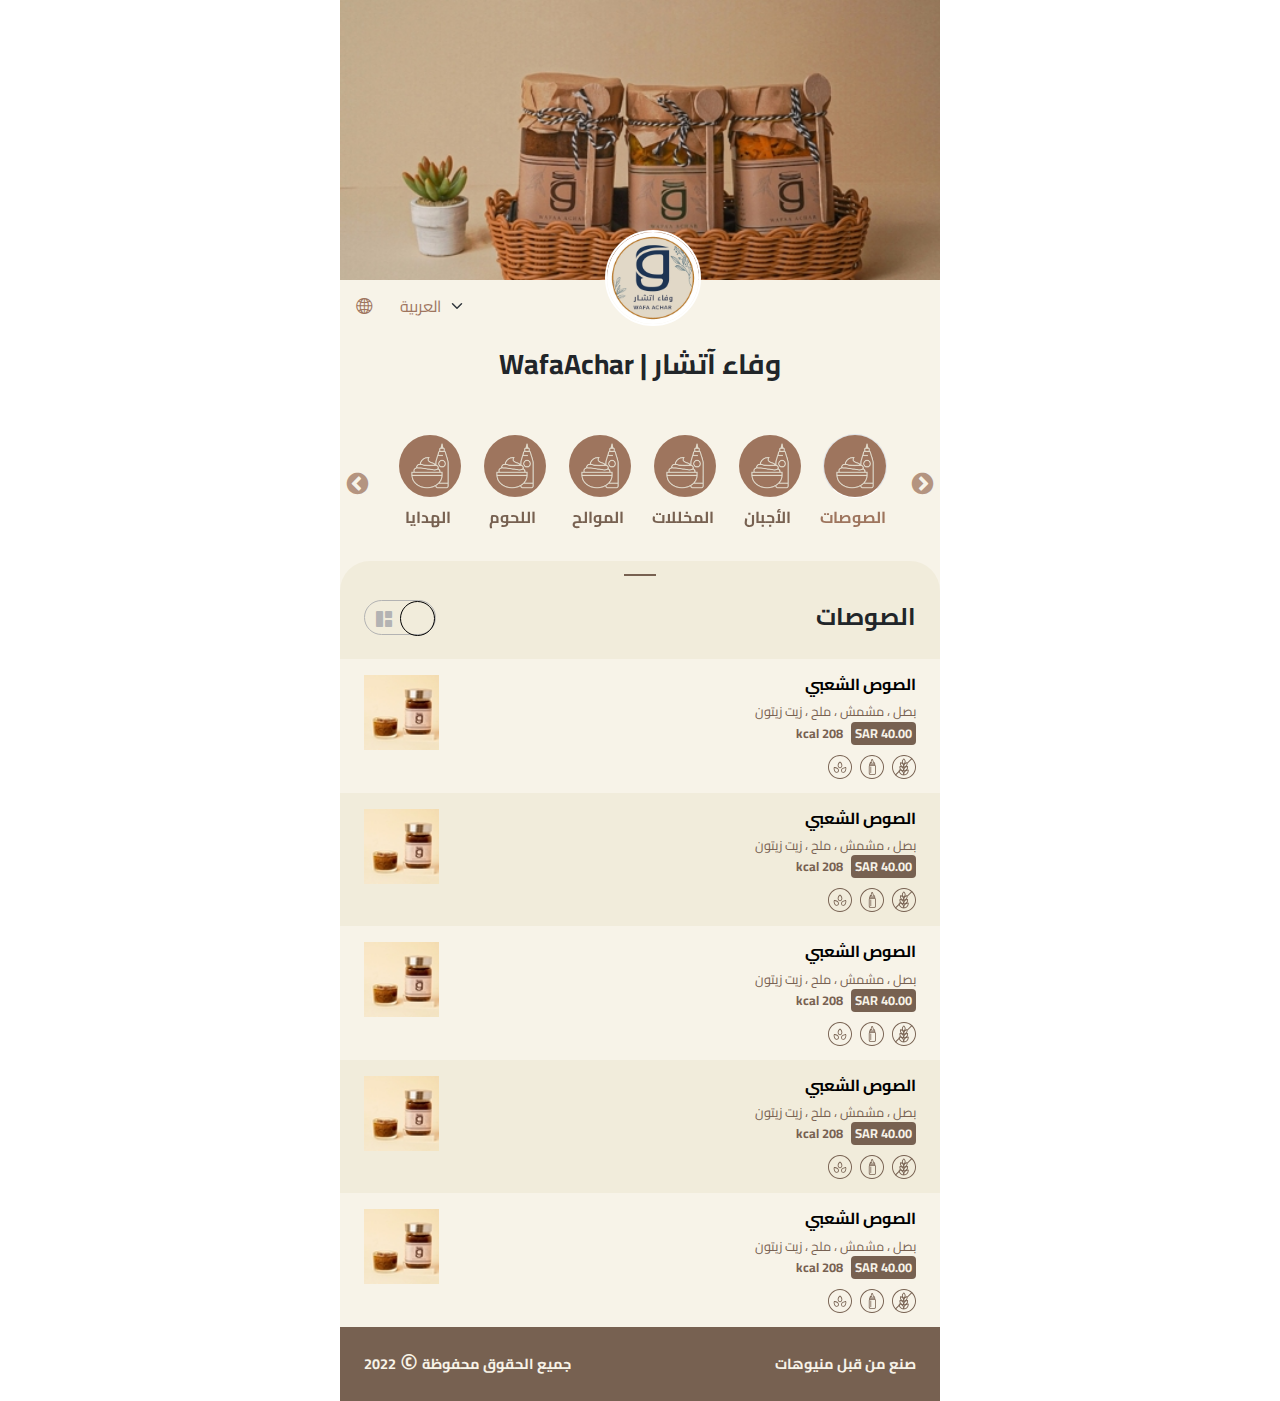
==== commit b014ef43: "updates" ====
--- a/index.html
+++ b/index.html
@@ -101,8 +101,8 @@
     <div class="tab-content" id="myTabContent">
       <div class="tab-pane fade show active" id="home" role="tabpanel" aria-labelledby="home-tab">
         <div class="line"></div>
-        <div class="d-flex justify-content-between p-4">
-          <h4 class="fw-bold">الصوصات</h4>
+        <div class="d-flex justify-content-between p-4 align-items-center">
+          <h4 class="fw-bold mb-0">الصوصات</h4>
           <ul class="nav nav-tabs border-0 px-3 toggle-tab" id="innerTab1" role="tablist">
             <li class="nav-item p-0" role="presentation">
               <button class="p-2 nav-link active" id="inner-home-tab" data-bs-toggle="tab" data-bs-target="#inner-home"
@@ -292,8 +292,8 @@
       </div>
       <div class="tab-pane fade" id="tab2" role="tabpanel" aria-labelledby="tab2-tab">
         <div class="line"></div>
-        <div class="d-flex justify-content-between p-4">
-          <h4 class="fw-bold">الأجبان</h4>
+        <div class="d-flex justify-content-between p-4 align-items-center">
+          <h4 class="fw-bold mb-0">الأجبان</h4>
           <ul class="nav nav-tabs border-0 px-3 toggle-tab" id="innerTab2" role="tablist">
             <li class="nav-item p-0" role="presentation">
               <button class="p-2 nav-link active" id="innerTab21-tab" data-bs-toggle="tab" data-bs-target="#innerTab21"
@@ -483,8 +483,8 @@
       </div>
       <div class="tab-pane fade" id="tab3" role="tabpanel" aria-labelledby="tab3-tab">
         <div class="line"></div>
-        <div class="d-flex justify-content-between p-4">
-          <h4 class="fw-bold">المخللات</h4>
+        <div class="d-flex justify-content-between p-4 align-items-center">
+          <h4 class="fw-bold mb-0">المخللات</h4>
           <ul class="nav nav-tabs border-0 px-3 toggle-tab" id="innerTab3" role="tablist">
             <li class="nav-item p-0" role="presentation">
               <button class="p-2 nav-link active" id="innerTab31-tab" data-bs-toggle="tab" data-bs-target="#innerTab31"
@@ -674,8 +674,8 @@
       </div>
       <div class="tab-pane fade" id="tab4" role="tabpanel" aria-labelledby="tab4-tab">
         <div class="line"></div>
-        <div class="d-flex justify-content-between p-4">
-          <h4 class="fw-bold">الموالح</h4>
+        <div class="d-flex justify-content-between p-4 align-items-center">
+          <h4 class="fw-bold mb-0">الموالح</h4>
           <ul class="nav nav-tabs border-0 px-3 toggle-tab" id="innerTab4" role="tablist">
             <li class="nav-item p-0" role="presentation">
               <button class="p-2 nav-link active" id="innerTab41-tab" data-bs-toggle="tab" data-bs-target="#innerTab41"
@@ -865,8 +865,8 @@
       </div>
       <div class="tab-pane fade" id="tab5" role="tabpanel" aria-labelledby="tab5-tab">
         <div class="line"></div>
-        <div class="d-flex justify-content-between p-4">
-          <h4 class="fw-bold">اللحوم</h4>
+        <div class="d-flex justify-content-between p-4 align-items-center">
+          <h4 class="fw-bold mb-0">اللحوم</h4>
           <ul class="nav nav-tabs border-0 px-3 toggle-tab" id="innerTab5" role="tablist">
             <li class="nav-item p-0" role="presentation">
               <button class="p-2 nav-link active" id="innerTab51-tab" data-bs-toggle="tab" data-bs-target="#innerTab51"
@@ -1056,8 +1056,8 @@
       </div>
       <div class="tab-pane fade" id="tab6" role="tabpanel" aria-labelledby="tab6-tab">
         <div class="line"></div>
-        <div class="d-flex justify-content-between p-4">
-          <h4 class="fw-bold">الهدايا</h4>
+        <div class="d-flex justify-content-between p-4 align-items-center">
+          <h4 class="fw-bold mb-0">الهدايا</h4>
           <ul class="nav nav-tabs border-0 px-3 toggle-tab" id="innerTab6" role="tablist">
             <li class="nav-item p-0" role="presentation">
               <button class="p-2 nav-link active" id="innerTab61-tab" data-bs-toggle="tab" data-bs-target="#innerTab61"
@@ -1247,8 +1247,8 @@
       </div>
       <div class="tab-pane fade" id="tab7" role="tabpanel" aria-labelledby="tab7-tab">
         <div class="line"></div>
-        <div class="d-flex justify-content-between p-4">
-          <h4 class="fw-bold">العروض</h4>
+        <div class="d-flex justify-content-between p-4 align-items-center">
+          <h4 class="fw-bold mb-0">العروض</h4>
           <ul class="nav nav-tabs border-0 px-3 toggle-tab" id="innerTab7" role="tablist">
             <li class="nav-item p-0" role="presentation">
               <button class="p-2 nav-link active" id="innerTab71-tab" data-bs-toggle="tab" data-bs-target="#innerTab71"
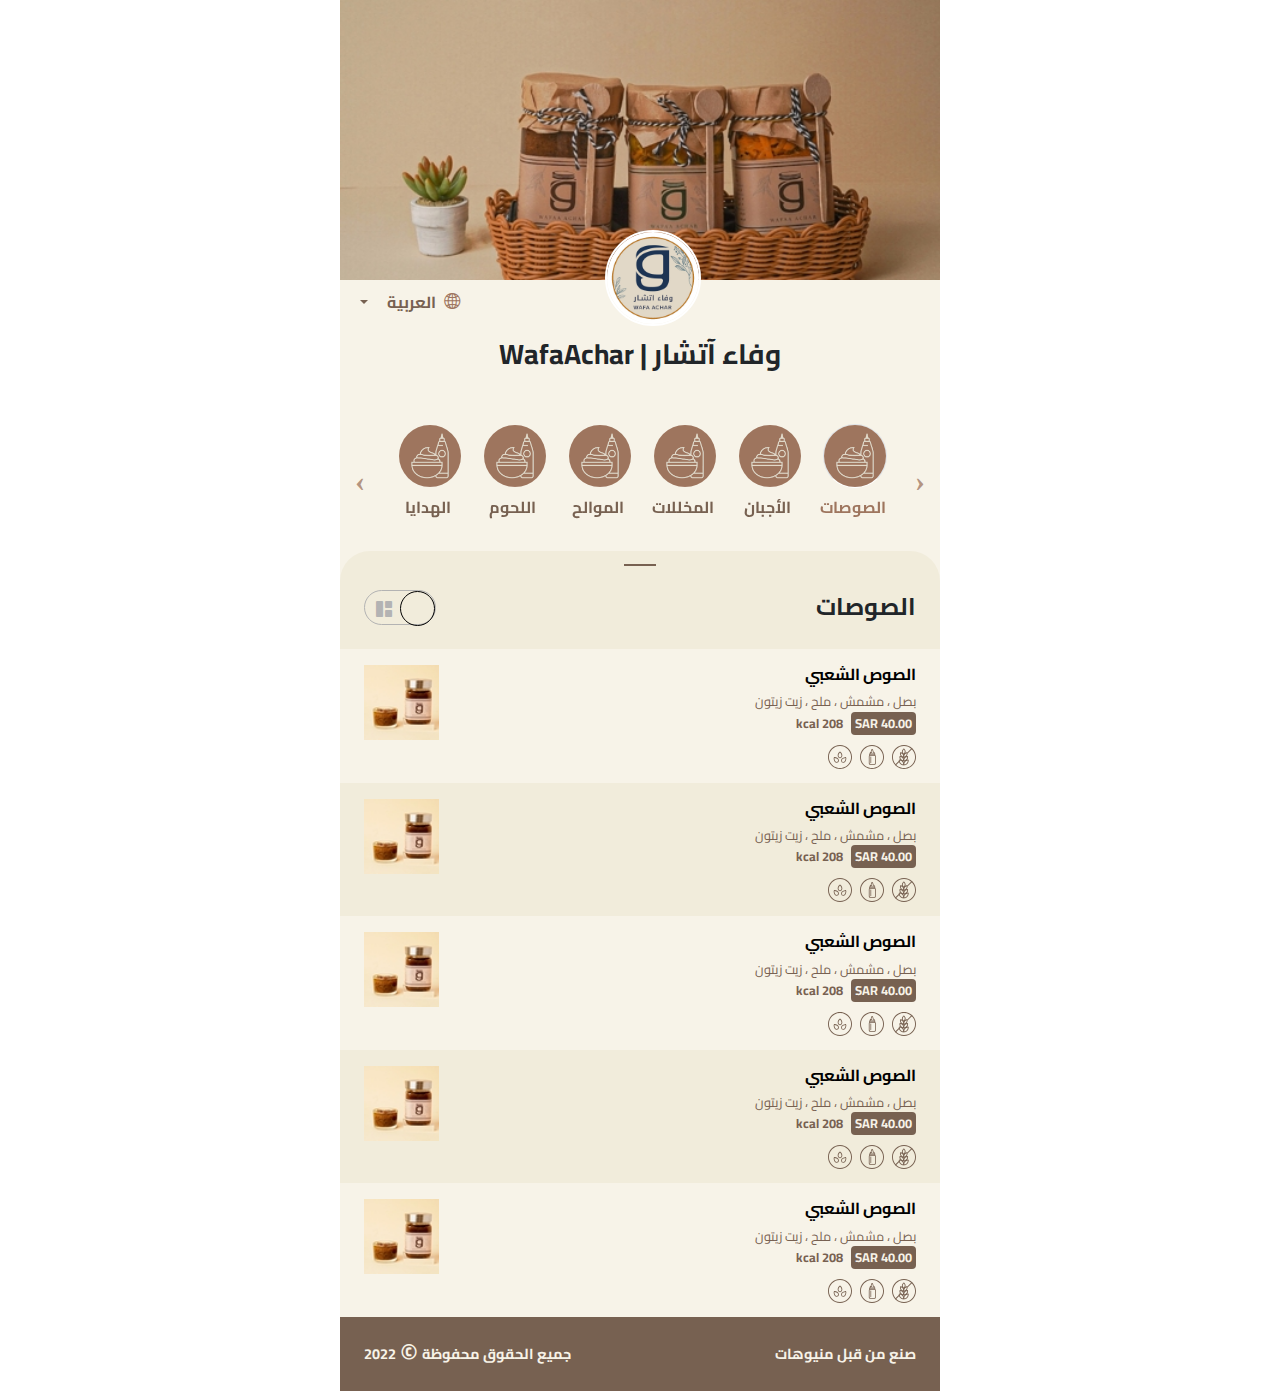
==== commit 8e6ac638: "updates" ====
--- a/index.html
+++ b/index.html
@@ -33,12 +33,18 @@
         <img src="./images/logo.jpeg" alt="">
       </div>
       <div class="select-box pt-2 d-flex justify-content-start align-items-center flex-row-reverse">
+        <div class="dropdown">
+          <button class="btn btn-secondary dropdown-toggle" type="button" id="dropdownMenuButton1" data-bs-toggle="dropdown" aria-expanded="false">
+            العربية
+          </button>
+          <ul class="dropdown-menu" aria-labelledby="dropdownMenuButton1">
+            <li><a class="dropdown-item" href="#">العربية</a></li>
+            <li><a class="dropdown-item" href="#">الإنجليزية</a></li>
+          </ul>
+        </div>
         <i class="bi bi-globe2"></i>
-        <select class="form-select border-0" aria-label="Default select example">
-          <option selected value="ar">العربية</option>
-          <option value="en">الإنجليزية</option>
-        </select>
       </div>
+      
       <h3 class="text-center my-3 my-md-4 fw-bolder">وفاء آتشار | WafaAchar</h3>
       <div class="box-icons d-flex justify-content-center">
         <a href="#"><i class="fa-brands fa-instagram"></i></a>
--- a/css/style.css
+++ b/css/style.css
@@ -93,17 +93,25 @@
 }
 
 [dir='rtl'] .slick-prev {
-  right: 5px;
+  right: 10px;
+  
 }
 
 [dir='rtl'] .slick-next {
   left: 10px;
 }
-
+.slick-prev:before{
+  content: '\2039' !important;
+  font-weight: bolder;
+}
+.slick-next:before{
+  content: '\203A' !important;
+  font-weight: bolder;
+}
 .slick-prev:before,
 .slick-next:before {
   color: var(--color-two);
-  font-size: 25px;
+  font-size: 30px;
 }
 
 .form-select {
@@ -132,6 +140,32 @@
   color: var(--color-three);
 }
 
+.dropdown-toggle{
+  background-color: transparent !important;
+  color: var(--color-three) !important;
+  border: none;
+  padding: 0 !important;
+  font-weight: bolder;
+  margin-right: .5rem;
+}
+.dropdown-toggle:focus{
+  box-shadow: none !important;
+}
+.dropdown-toggle::after{
+  margin-right: 1rem;
+}
+.dropdown-menu{
+  min-width: fit-content;
+  border: none;
+  background-color: var(--color-four);
+}
+.dropdown-menu .dropdown-item{
+  text-align: start;
+}
+.dropdown-item:focus, .dropdown-item:hover{
+  background-color: var(--color-three);
+  color: var(--color-four);
+}
 /* .fa-snapchat-ghost:before,
 .fa-snapchat:before {
   background: var(--color-three);
@@ -163,6 +197,7 @@
   color: #B3B3B3;
   height: 35px;
   width: 35px;
+  margin: auto;
 }
 
 #myTabContent .nav-link.active {
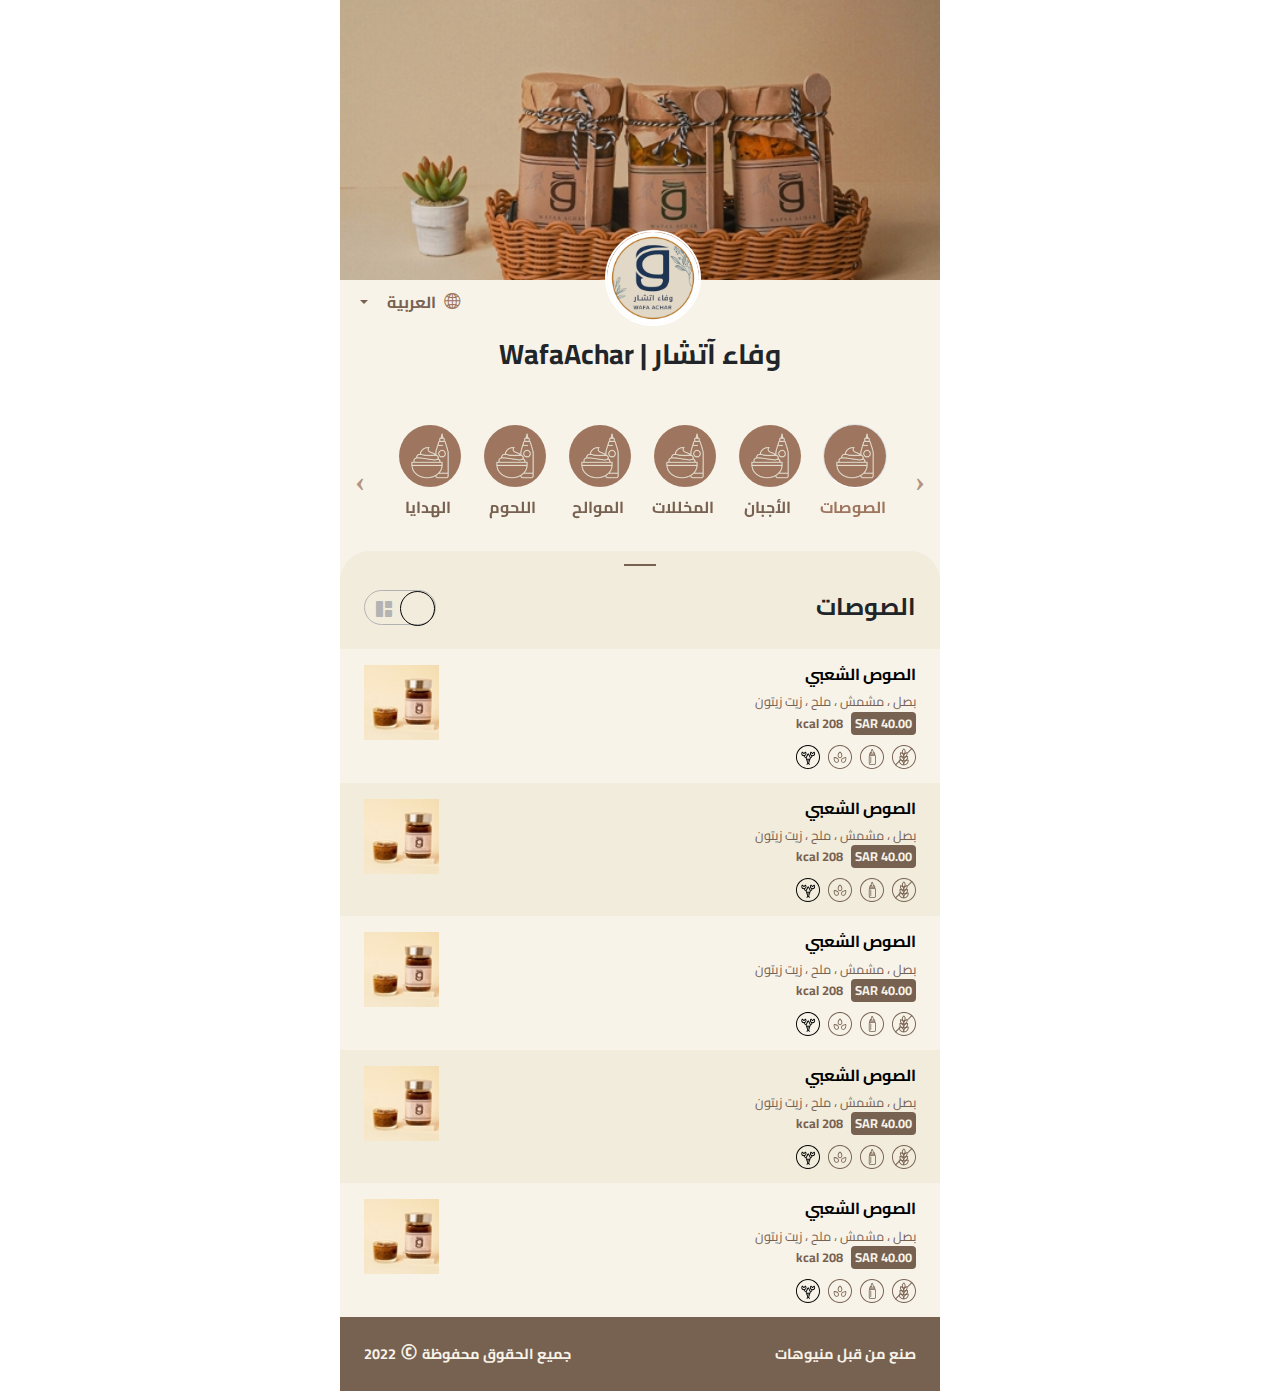
==== commit ef25c15f: "updates" ====
--- a/index.html
+++ b/index.html
@@ -29,7 +29,7 @@
       <img src="./images/bg.jpeg" alt="not found">
     </div>
     <div class="container-box-tab">
-      <div class="logo">
+      <div class="logo" data-bs-toggle="modal" data-bs-target="#exampleModal">
         <img src="./images/logo.jpeg" alt="">
       </div>
       <div class="select-box pt-2 d-flex justify-content-start align-items-center flex-row-reverse">
@@ -138,70 +138,75 @@
                   <div class="iconSvg"><img src="./images/icon1.svg" alt=""></div>
                   <div class="iconSvg"><img src="./images/icon2.svg" alt=""></div>
                   <div class="iconSvg"><img src="./images/icon3.svg" alt=""></div>
-                </div>
-              </div>
-              <div class="img-menu"><img src="./images/menu1-s.jpg" alt=""></div>
-            </a>
-            <a href="./information.html" class="d-flex justify-content-between content-menu px-4 py-3">
-              <div>
-                <h6 class="fw-bold mb-2">الصوص الشعبي</h6>
-                <p class="description-text m-0">بصل ، مشمش ، ملح ، زيت زيتون</p>
-                <p class="d-flex description-text fw-bolder mb-2">
-                  <span class="bg-text">SAR 40.00</span>
-                  <span class="mx-2">208 kcal</span>
-                </p>
-                <div class="d-flex">
-                  <div class="iconSvg"><img src="./images/icon1.svg" alt=""></div>
-                  <div class="iconSvg"><img src="./images/icon2.svg" alt=""></div>
-                  <div class="iconSvg"><img src="./images/icon3.svg" alt=""></div>
-                </div>
-              </div>
-              <div class="img-menu"><img src="./images/menu1-s.jpg" alt=""></div>
-            </a>
-            <a href="./information.html" class="d-flex justify-content-between content-menu px-4 py-3">
-              <div>
-                <h6 class="fw-bold mb-2">الصوص الشعبي</h6>
-                <p class="description-text m-0">بصل ، مشمش ، ملح ، زيت زيتون</p>
-                <p class="d-flex description-text fw-bolder mb-2">
-                  <span class="bg-text">SAR 40.00</span>
-                  <span class="mx-2">208 kcal</span>
-                </p>
-                <div class="d-flex">
-                  <div class="iconSvg"><img src="./images/icon1.svg" alt=""></div>
-                  <div class="iconSvg"><img src="./images/icon2.svg" alt=""></div>
-                  <div class="iconSvg"><img src="./images/icon3.svg" alt=""></div>
-                </div>
-              </div>
-              <div class="img-menu"><img src="./images/menu1-s.jpg" alt=""></div>
-            </a>
-            <a href="./information.html" class="d-flex justify-content-between content-menu px-4 py-3">
-              <div>
-                <h6 class="fw-bold mb-2">الصوص الشعبي</h6>
-                <p class="description-text m-0">بصل ، مشمش ، ملح ، زيت زيتون</p>
-                <p class="d-flex description-text fw-bolder mb-2">
-                  <span class="bg-text">SAR 40.00</span>
-                  <span class="mx-2">208 kcal</span>
-                </p>
-                <div class="d-flex">
-                  <div class="iconSvg"><img src="./images/icon1.svg" alt=""></div>
-                  <div class="iconSvg"><img src="./images/icon2.svg" alt=""></div>
-                  <div class="iconSvg"><img src="./images/icon3.svg" alt=""></div>
-                </div>
-              </div>
-              <div class="img-menu"><img src="./images/menu1-s.jpg" alt=""></div>
-            </a>
-            <a href="./information.html" class="d-flex justify-content-between content-menu px-4 py-3">
-              <div>
-                <h6 class="fw-bold mb-2">الصوص الشعبي</h6>
-                <p class="description-text m-0">بصل ، مشمش ، ملح ، زيت زيتون</p>
-                <p class="d-flex description-text fw-bolder mb-2">
-                  <span class="bg-text">SAR 40.00</span>
-                  <span class="mx-2">208 kcal</span>
-                </p>
-                <div class="d-flex">
-                  <div class="iconSvg"><img src="./images/icon1.svg" alt=""></div>
-                  <div class="iconSvg"><img src="./images/icon2.svg" alt=""></div>
-                  <div class="iconSvg"><img src="./images/icon3.svg" alt=""></div>
+                  <div class="iconSvg"><img src="./images/icon4.svg" alt=""></div>
+                </div>
+              </div>
+              <div class="img-menu"><img src="./images/menu1-s.jpg" alt=""></div>
+            </a>
+            <a href="./information.html" class="d-flex justify-content-between content-menu px-4 py-3">
+              <div>
+                <h6 class="fw-bold mb-2">الصوص الشعبي</h6>
+                <p class="description-text m-0">بصل ، مشمش ، ملح ، زيت زيتون</p>
+                <p class="d-flex description-text fw-bolder mb-2">
+                  <span class="bg-text">SAR 40.00</span>
+                  <span class="mx-2">208 kcal</span>
+                </p>
+                <div class="d-flex">
+                  <div class="iconSvg"><img src="./images/icon1.svg" alt=""></div>
+                  <div class="iconSvg"><img src="./images/icon2.svg" alt=""></div>
+                  <div class="iconSvg"><img src="./images/icon3.svg" alt=""></div>
+                  <div class="iconSvg"><img src="./images/icon4.svg" alt=""></div>
+                </div>
+              </div>
+              <div class="img-menu"><img src="./images/menu1-s.jpg" alt=""></div>
+            </a>
+            <a href="./information.html" class="d-flex justify-content-between content-menu px-4 py-3">
+              <div>
+                <h6 class="fw-bold mb-2">الصوص الشعبي</h6>
+                <p class="description-text m-0">بصل ، مشمش ، ملح ، زيت زيتون</p>
+                <p class="d-flex description-text fw-bolder mb-2">
+                  <span class="bg-text">SAR 40.00</span>
+                  <span class="mx-2">208 kcal</span>
+                </p>
+                <div class="d-flex">
+                  <div class="iconSvg"><img src="./images/icon1.svg" alt=""></div>
+                  <div class="iconSvg"><img src="./images/icon2.svg" alt=""></div>
+                  <div class="iconSvg"><img src="./images/icon3.svg" alt=""></div>
+                  <div class="iconSvg"><img src="./images/icon4.svg" alt=""></div>
+                </div>
+              </div>
+              <div class="img-menu"><img src="./images/menu1-s.jpg" alt=""></div>
+            </a>
+            <a href="./information.html" class="d-flex justify-content-between content-menu px-4 py-3">
+              <div>
+                <h6 class="fw-bold mb-2">الصوص الشعبي</h6>
+                <p class="description-text m-0">بصل ، مشمش ، ملح ، زيت زيتون</p>
+                <p class="d-flex description-text fw-bolder mb-2">
+                  <span class="bg-text">SAR 40.00</span>
+                  <span class="mx-2">208 kcal</span>
+                </p>
+                <div class="d-flex">
+                  <div class="iconSvg"><img src="./images/icon1.svg" alt=""></div>
+                  <div class="iconSvg"><img src="./images/icon2.svg" alt=""></div>
+                  <div class="iconSvg"><img src="./images/icon3.svg" alt=""></div>
+                  <div class="iconSvg"><img src="./images/icon4.svg" alt=""></div>
+                </div>
+              </div>
+              <div class="img-menu"><img src="./images/menu1-s.jpg" alt=""></div>
+            </a>
+            <a href="./information.html" class="d-flex justify-content-between content-menu px-4 py-3">
+              <div>
+                <h6 class="fw-bold mb-2">الصوص الشعبي</h6>
+                <p class="description-text m-0">بصل ، مشمش ، ملح ، زيت زيتون</p>
+                <p class="d-flex description-text fw-bolder mb-2">
+                  <span class="bg-text">SAR 40.00</span>
+                  <span class="mx-2">208 kcal</span>
+                </p>
+                <div class="d-flex">
+                  <div class="iconSvg"><img src="./images/icon1.svg" alt=""></div>
+                  <div class="iconSvg"><img src="./images/icon2.svg" alt=""></div>
+                  <div class="iconSvg"><img src="./images/icon3.svg" alt=""></div>
+                  <div class="iconSvg"><img src="./images/icon4.svg" alt=""></div>
                 </div>
               </div>
               <div class="img-menu"><img src="./images/menu1-s.jpg" alt=""></div>
@@ -221,74 +226,79 @@
                   <div class="iconSvg"><img src="./images/icon1.svg" alt=""></div>
                   <div class="iconSvg"><img src="./images/icon2.svg" alt=""></div>
                   <div class="iconSvg"><img src="./images/icon3.svg" alt=""></div>
-                </div>
-              </div>
-              <div class="img-info"><img src="./images/menuProfile.jpeg" alt=""></div>
-            </a>
-            <a href="./information.html"
-              class="d-flex flex-column-reverse justify-content-between content-menu px-4 py-3">
-              <div>
-                <h6 class="fw-bold mb-2">الصوص الشعبي</h6>
-                <p class="description-text m-0">بصل ، مشمش ، ملح ، زيت زيتون</p>
-                <p class="d-flex description-text fw-bolder mb-2">
-                  <span class="bg-text">SAR 40.00</span>
-                  <span class="mx-2">208 kcal</span>
-                </p>
-                <div class="d-flex">
-                  <div class="iconSvg"><img src="./images/icon1.svg" alt=""></div>
-                  <div class="iconSvg"><img src="./images/icon2.svg" alt=""></div>
-                  <div class="iconSvg"><img src="./images/icon3.svg" alt=""></div>
-                </div>
-              </div>
-              <div class="img-info"><img src="./images/menuProfile.jpeg" alt=""></div>
-            </a>
-            <a href="./information.html"
-              class="d-flex flex-column-reverse justify-content-between content-menu px-4 py-3">
-              <div>
-                <h6 class="fw-bold mb-2">الصوص الشعبي</h6>
-                <p class="description-text m-0">بصل ، مشمش ، ملح ، زيت زيتون</p>
-                <p class="d-flex description-text fw-bolder mb-2">
-                  <span class="bg-text">SAR 40.00</span>
-                  <span class="mx-2">208 kcal</span>
-                </p>
-                <div class="d-flex">
-                  <div class="iconSvg"><img src="./images/icon1.svg" alt=""></div>
-                  <div class="iconSvg"><img src="./images/icon2.svg" alt=""></div>
-                  <div class="iconSvg"><img src="./images/icon3.svg" alt=""></div>
-                </div>
-              </div>
-              <div class="img-info"><img src="./images/menuProfile.jpeg" alt=""></div>
-            </a>
-            <a href="./information.html"
-              class="d-flex flex-column-reverse justify-content-between content-menu px-4 py-3">
-              <div>
-                <h6 class="fw-bold mb-2">الصوص الشعبي</h6>
-                <p class="description-text m-0">بصل ، مشمش ، ملح ، زيت زيتون</p>
-                <p class="d-flex description-text fw-bolder mb-2">
-                  <span class="bg-text">SAR 40.00</span>
-                  <span class="mx-2">208 kcal</span>
-                </p>
-                <div class="d-flex">
-                  <div class="iconSvg"><img src="./images/icon1.svg" alt=""></div>
-                  <div class="iconSvg"><img src="./images/icon2.svg" alt=""></div>
-                  <div class="iconSvg"><img src="./images/icon3.svg" alt=""></div>
-                </div>
-              </div>
-              <div class="img-info"><img src="./images/menuProfile.jpeg" alt=""></div>
-            </a>
-            <a href="./information.html"
-              class="d-flex flex-column-reverse justify-content-between content-menu px-4 py-3">
-              <div>
-                <h6 class="fw-bold mb-2">الصوص الشعبي</h6>
-                <p class="description-text m-0">بصل ، مشمش ، ملح ، زيت زيتون</p>
-                <p class="d-flex description-text fw-bolder mb-2">
-                  <span class="bg-text">SAR 40.00</span>
-                  <span class="mx-2">208 kcal</span>
-                </p>
-                <div class="d-flex">
-                  <div class="iconSvg"><img src="./images/icon1.svg" alt=""></div>
-                  <div class="iconSvg"><img src="./images/icon2.svg" alt=""></div>
-                  <div class="iconSvg"><img src="./images/icon3.svg" alt=""></div>
+                  <div class="iconSvg"><img src="./images/icon4.svg" alt=""></div>
+                </div>
+              </div>
+              <div class="img-info"><img src="./images/menuProfile.jpeg" alt=""></div>
+            </a>
+            <a href="./information.html"
+              class="d-flex flex-column-reverse justify-content-between content-menu px-4 py-3">
+              <div>
+                <h6 class="fw-bold mb-2">الصوص الشعبي</h6>
+                <p class="description-text m-0">بصل ، مشمش ، ملح ، زيت زيتون</p>
+                <p class="d-flex description-text fw-bolder mb-2">
+                  <span class="bg-text">SAR 40.00</span>
+                  <span class="mx-2">208 kcal</span>
+                </p>
+                <div class="d-flex">
+                  <div class="iconSvg"><img src="./images/icon1.svg" alt=""></div>
+                  <div class="iconSvg"><img src="./images/icon2.svg" alt=""></div>
+                  <div class="iconSvg"><img src="./images/icon3.svg" alt=""></div>
+                  <div class="iconSvg"><img src="./images/icon4.svg" alt=""></div>
+                </div>
+              </div>
+              <div class="img-info"><img src="./images/menuProfile.jpeg" alt=""></div>
+            </a>
+            <a href="./information.html"
+              class="d-flex flex-column-reverse justify-content-between content-menu px-4 py-3">
+              <div>
+                <h6 class="fw-bold mb-2">الصوص الشعبي</h6>
+                <p class="description-text m-0">بصل ، مشمش ، ملح ، زيت زيتون</p>
+                <p class="d-flex description-text fw-bolder mb-2">
+                  <span class="bg-text">SAR 40.00</span>
+                  <span class="mx-2">208 kcal</span>
+                </p>
+                <div class="d-flex">
+                  <div class="iconSvg"><img src="./images/icon1.svg" alt=""></div>
+                  <div class="iconSvg"><img src="./images/icon2.svg" alt=""></div>
+                  <div class="iconSvg"><img src="./images/icon3.svg" alt=""></div>
+                  <div class="iconSvg"><img src="./images/icon4.svg" alt=""></div>
+                </div>
+              </div>
+              <div class="img-info"><img src="./images/menuProfile.jpeg" alt=""></div>
+            </a>
+            <a href="./information.html"
+              class="d-flex flex-column-reverse justify-content-between content-menu px-4 py-3">
+              <div>
+                <h6 class="fw-bold mb-2">الصوص الشعبي</h6>
+                <p class="description-text m-0">بصل ، مشمش ، ملح ، زيت زيتون</p>
+                <p class="d-flex description-text fw-bolder mb-2">
+                  <span class="bg-text">SAR 40.00</span>
+                  <span class="mx-2">208 kcal</span>
+                </p>
+                <div class="d-flex">
+                  <div class="iconSvg"><img src="./images/icon1.svg" alt=""></div>
+                  <div class="iconSvg"><img src="./images/icon2.svg" alt=""></div>
+                  <div class="iconSvg"><img src="./images/icon3.svg" alt=""></div>
+                  <div class="iconSvg"><img src="./images/icon4.svg" alt=""></div>
+                </div>
+              </div>
+              <div class="img-info"><img src="./images/menuProfile.jpeg" alt=""></div>
+            </a>
+            <a href="./information.html"
+              class="d-flex flex-column-reverse justify-content-between content-menu px-4 py-3">
+              <div>
+                <h6 class="fw-bold mb-2">الصوص الشعبي</h6>
+                <p class="description-text m-0">بصل ، مشمش ، ملح ، زيت زيتون</p>
+                <p class="d-flex description-text fw-bolder mb-2">
+                  <span class="bg-text">SAR 40.00</span>
+                  <span class="mx-2">208 kcal</span>
+                </p>
+                <div class="d-flex">
+                  <div class="iconSvg"><img src="./images/icon1.svg" alt=""></div>
+                  <div class="iconSvg"><img src="./images/icon2.svg" alt=""></div>
+                  <div class="iconSvg"><img src="./images/icon3.svg" alt=""></div>
+                  <div class="iconSvg"><img src="./images/icon4.svg" alt=""></div>
                 </div>
               </div>
               <div class="img-info"><img src="./images/menuProfile.jpeg" alt=""></div>
@@ -329,70 +339,75 @@
                   <div class="iconSvg"><img src="./images/icon1.svg" alt=""></div>
                   <div class="iconSvg"><img src="./images/icon2.svg" alt=""></div>
                   <div class="iconSvg"><img src="./images/icon3.svg" alt=""></div>
-                </div>
-              </div>
-              <div class="img-menu"><img src="./images/menu1-s.jpg" alt=""></div>
-            </a>
-            <a href="./information.html" class="d-flex justify-content-between content-menu px-4 py-3">
-              <div>
-                <h6 class="fw-bold mb-2">الصوص الشعبي</h6>
-                <p class="description-text m-0">بصل ، مشمش ، ملح ، زيت زيتون</p>
-                <p class="d-flex description-text fw-bolder mb-2">
-                  <span class="bg-text">SAR 40.00</span>
-                  <span class="mx-2">208 kcal</span>
-                </p>
-                <div class="d-flex">
-                  <div class="iconSvg"><img src="./images/icon1.svg" alt=""></div>
-                  <div class="iconSvg"><img src="./images/icon2.svg" alt=""></div>
-                  <div class="iconSvg"><img src="./images/icon3.svg" alt=""></div>
-                </div>
-              </div>
-              <div class="img-menu"><img src="./images/menu1-s.jpg" alt=""></div>
-            </a>
-            <a href="./information.html" class="d-flex justify-content-between content-menu px-4 py-3">
-              <div>
-                <h6 class="fw-bold mb-2">الصوص الشعبي</h6>
-                <p class="description-text m-0">بصل ، مشمش ، ملح ، زيت زيتون</p>
-                <p class="d-flex description-text fw-bolder mb-2">
-                  <span class="bg-text">SAR 40.00</span>
-                  <span class="mx-2">208 kcal</span>
-                </p>
-                <div class="d-flex">
-                  <div class="iconSvg"><img src="./images/icon1.svg" alt=""></div>
-                  <div class="iconSvg"><img src="./images/icon2.svg" alt=""></div>
-                  <div class="iconSvg"><img src="./images/icon3.svg" alt=""></div>
-                </div>
-              </div>
-              <div class="img-menu"><img src="./images/menu1-s.jpg" alt=""></div>
-            </a>
-            <a href="./information.html" class="d-flex justify-content-between content-menu px-4 py-3">
-              <div>
-                <h6 class="fw-bold mb-2">الصوص الشعبي</h6>
-                <p class="description-text m-0">بصل ، مشمش ، ملح ، زيت زيتون</p>
-                <p class="d-flex description-text fw-bolder mb-2">
-                  <span class="bg-text">SAR 40.00</span>
-                  <span class="mx-2">208 kcal</span>
-                </p>
-                <div class="d-flex">
-                  <div class="iconSvg"><img src="./images/icon1.svg" alt=""></div>
-                  <div class="iconSvg"><img src="./images/icon2.svg" alt=""></div>
-                  <div class="iconSvg"><img src="./images/icon3.svg" alt=""></div>
-                </div>
-              </div>
-              <div class="img-menu"><img src="./images/menu1-s.jpg" alt=""></div>
-            </a>
-            <a href="./information.html" class="d-flex justify-content-between content-menu px-4 py-3">
-              <div>
-                <h6 class="fw-bold mb-2">الصوص الشعبي</h6>
-                <p class="description-text m-0">بصل ، مشمش ، ملح ، زيت زيتون</p>
-                <p class="d-flex description-text fw-bolder mb-2">
-                  <span class="bg-text">SAR 40.00</span>
-                  <span class="mx-2">208 kcal</span>
-                </p>
-                <div class="d-flex">
-                  <div class="iconSvg"><img src="./images/icon1.svg" alt=""></div>
-                  <div class="iconSvg"><img src="./images/icon2.svg" alt=""></div>
-                  <div class="iconSvg"><img src="./images/icon3.svg" alt=""></div>
+                  <div class="iconSvg"><img src="./images/icon4.svg" alt=""></div>
+                </div>
+              </div>
+              <div class="img-menu"><img src="./images/menu1-s.jpg" alt=""></div>
+            </a>
+            <a href="./information.html" class="d-flex justify-content-between content-menu px-4 py-3">
+              <div>
+                <h6 class="fw-bold mb-2">الصوص الشعبي</h6>
+                <p class="description-text m-0">بصل ، مشمش ، ملح ، زيت زيتون</p>
+                <p class="d-flex description-text fw-bolder mb-2">
+                  <span class="bg-text">SAR 40.00</span>
+                  <span class="mx-2">208 kcal</span>
+                </p>
+                <div class="d-flex">
+                  <div class="iconSvg"><img src="./images/icon1.svg" alt=""></div>
+                  <div class="iconSvg"><img src="./images/icon2.svg" alt=""></div>
+                  <div class="iconSvg"><img src="./images/icon3.svg" alt=""></div>
+                  <div class="iconSvg"><img src="./images/icon4.svg" alt=""></div>
+                </div>
+              </div>
+              <div class="img-menu"><img src="./images/menu1-s.jpg" alt=""></div>
+            </a>
+            <a href="./information.html" class="d-flex justify-content-between content-menu px-4 py-3">
+              <div>
+                <h6 class="fw-bold mb-2">الصوص الشعبي</h6>
+                <p class="description-text m-0">بصل ، مشمش ، ملح ، زيت زيتون</p>
+                <p class="d-flex description-text fw-bolder mb-2">
+                  <span class="bg-text">SAR 40.00</span>
+                  <span class="mx-2">208 kcal</span>
+                </p>
+                <div class="d-flex">
+                  <div class="iconSvg"><img src="./images/icon1.svg" alt=""></div>
+                  <div class="iconSvg"><img src="./images/icon2.svg" alt=""></div>
+                  <div class="iconSvg"><img src="./images/icon3.svg" alt=""></div>
+                  <div class="iconSvg"><img src="./images/icon4.svg" alt=""></div>
+                </div>
+              </div>
+              <div class="img-menu"><img src="./images/menu1-s.jpg" alt=""></div>
+            </a>
+            <a href="./information.html" class="d-flex justify-content-between content-menu px-4 py-3">
+              <div>
+                <h6 class="fw-bold mb-2">الصوص الشعبي</h6>
+                <p class="description-text m-0">بصل ، مشمش ، ملح ، زيت زيتون</p>
+                <p class="d-flex description-text fw-bolder mb-2">
+                  <span class="bg-text">SAR 40.00</span>
+                  <span class="mx-2">208 kcal</span>
+                </p>
+                <div class="d-flex">
+                  <div class="iconSvg"><img src="./images/icon1.svg" alt=""></div>
+                  <div class="iconSvg"><img src="./images/icon2.svg" alt=""></div>
+                  <div class="iconSvg"><img src="./images/icon3.svg" alt=""></div>
+                  <div class="iconSvg"><img src="./images/icon4.svg" alt=""></div>
+                </div>
+              </div>
+              <div class="img-menu"><img src="./images/menu1-s.jpg" alt=""></div>
+            </a>
+            <a href="./information.html" class="d-flex justify-content-between content-menu px-4 py-3">
+              <div>
+                <h6 class="fw-bold mb-2">الصوص الشعبي</h6>
+                <p class="description-text m-0">بصل ، مشمش ، ملح ، زيت زيتون</p>
+                <p class="d-flex description-text fw-bolder mb-2">
+                  <span class="bg-text">SAR 40.00</span>
+                  <span class="mx-2">208 kcal</span>
+                </p>
+                <div class="d-flex">
+                  <div class="iconSvg"><img src="./images/icon1.svg" alt=""></div>
+                  <div class="iconSvg"><img src="./images/icon2.svg" alt=""></div>
+                  <div class="iconSvg"><img src="./images/icon3.svg" alt=""></div>
+                  <div class="iconSvg"><img src="./images/icon4.svg" alt=""></div>
                 </div>
               </div>
               <div class="img-menu"><img src="./images/menu1-s.jpg" alt=""></div>
@@ -412,74 +427,79 @@
                   <div class="iconSvg"><img src="./images/icon1.svg" alt=""></div>
                   <div class="iconSvg"><img src="./images/icon2.svg" alt=""></div>
                   <div class="iconSvg"><img src="./images/icon3.svg" alt=""></div>
-                </div>
-              </div>
-              <div class="img-info"><img src="./images/menuProfile.jpeg" alt=""></div>
-            </a>
-            <a href="./information.html"
-              class="d-flex flex-column-reverse justify-content-between content-menu px-4 py-3">
-              <div>
-                <h6 class="fw-bold mb-2">الصوص الشعبي</h6>
-                <p class="description-text m-0">بصل ، مشمش ، ملح ، زيت زيتون</p>
-                <p class="d-flex description-text fw-bolder mb-2">
-                  <span class="bg-text">SAR 40.00</span>
-                  <span class="mx-2">208 kcal</span>
-                </p>
-                <div class="d-flex">
-                  <div class="iconSvg"><img src="./images/icon1.svg" alt=""></div>
-                  <div class="iconSvg"><img src="./images/icon2.svg" alt=""></div>
-                  <div class="iconSvg"><img src="./images/icon3.svg" alt=""></div>
-                </div>
-              </div>
-              <div class="img-info"><img src="./images/menuProfile.jpeg" alt=""></div>
-            </a>
-            <a href="./information.html"
-              class="d-flex flex-column-reverse justify-content-between content-menu px-4 py-3">
-              <div>
-                <h6 class="fw-bold mb-2">الصوص الشعبي</h6>
-                <p class="description-text m-0">بصل ، مشمش ، ملح ، زيت زيتون</p>
-                <p class="d-flex description-text fw-bolder mb-2">
-                  <span class="bg-text">SAR 40.00</span>
-                  <span class="mx-2">208 kcal</span>
-                </p>
-                <div class="d-flex">
-                  <div class="iconSvg"><img src="./images/icon1.svg" alt=""></div>
-                  <div class="iconSvg"><img src="./images/icon2.svg" alt=""></div>
-                  <div class="iconSvg"><img src="./images/icon3.svg" alt=""></div>
-                </div>
-              </div>
-              <div class="img-info"><img src="./images/menuProfile.jpeg" alt=""></div>
-            </a>
-            <a href="./information.html"
-              class="d-flex flex-column-reverse justify-content-between content-menu px-4 py-3">
-              <div>
-                <h6 class="fw-bold mb-2">الصوص الشعبي</h6>
-                <p class="description-text m-0">بصل ، مشمش ، ملح ، زيت زيتون</p>
-                <p class="d-flex description-text fw-bolder mb-2">
-                  <span class="bg-text">SAR 40.00</span>
-                  <span class="mx-2">208 kcal</span>
-                </p>
-                <div class="d-flex">
-                  <div class="iconSvg"><img src="./images/icon1.svg" alt=""></div>
-                  <div class="iconSvg"><img src="./images/icon2.svg" alt=""></div>
-                  <div class="iconSvg"><img src="./images/icon3.svg" alt=""></div>
-                </div>
-              </div>
-              <div class="img-info"><img src="./images/menuProfile.jpeg" alt=""></div>
-            </a>
-            <a href="./information.html"
-              class="d-flex flex-column-reverse justify-content-between content-menu px-4 py-3">
-              <div>
-                <h6 class="fw-bold mb-2">الصوص الشعبي</h6>
-                <p class="description-text m-0">بصل ، مشمش ، ملح ، زيت زيتون</p>
-                <p class="d-flex description-text fw-bolder mb-2">
-                  <span class="bg-text">SAR 40.00</span>
-                  <span class="mx-2">208 kcal</span>
-                </p>
-                <div class="d-flex">
-                  <div class="iconSvg"><img src="./images/icon1.svg" alt=""></div>
-                  <div class="iconSvg"><img src="./images/icon2.svg" alt=""></div>
-                  <div class="iconSvg"><img src="./images/icon3.svg" alt=""></div>
+                  <div class="iconSvg"><img src="./images/icon4.svg" alt=""></div>
+                </div>
+              </div>
+              <div class="img-info"><img src="./images/menuProfile.jpeg" alt=""></div>
+            </a>
+            <a href="./information.html"
+              class="d-flex flex-column-reverse justify-content-between content-menu px-4 py-3">
+              <div>
+                <h6 class="fw-bold mb-2">الصوص الشعبي</h6>
+                <p class="description-text m-0">بصل ، مشمش ، ملح ، زيت زيتون</p>
+                <p class="d-flex description-text fw-bolder mb-2">
+                  <span class="bg-text">SAR 40.00</span>
+                  <span class="mx-2">208 kcal</span>
+                </p>
+                <div class="d-flex">
+                  <div class="iconSvg"><img src="./images/icon1.svg" alt=""></div>
+                  <div class="iconSvg"><img src="./images/icon2.svg" alt=""></div>
+                  <div class="iconSvg"><img src="./images/icon3.svg" alt=""></div>
+                  <div class="iconSvg"><img src="./images/icon4.svg" alt=""></div>
+                </div>
+              </div>
+              <div class="img-info"><img src="./images/menuProfile.jpeg" alt=""></div>
+            </a>
+            <a href="./information.html"
+              class="d-flex flex-column-reverse justify-content-between content-menu px-4 py-3">
+              <div>
+                <h6 class="fw-bold mb-2">الصوص الشعبي</h6>
+                <p class="description-text m-0">بصل ، مشمش ، ملح ، زيت زيتون</p>
+                <p class="d-flex description-text fw-bolder mb-2">
+                  <span class="bg-text">SAR 40.00</span>
+                  <span class="mx-2">208 kcal</span>
+                </p>
+                <div class="d-flex">
+                  <div class="iconSvg"><img src="./images/icon1.svg" alt=""></div>
+                  <div class="iconSvg"><img src="./images/icon2.svg" alt=""></div>
+                  <div class="iconSvg"><img src="./images/icon3.svg" alt=""></div>
+                  <div class="iconSvg"><img src="./images/icon4.svg" alt=""></div>
+                </div>
+              </div>
+              <div class="img-info"><img src="./images/menuProfile.jpeg" alt=""></div>
+            </a>
+            <a href="./information.html"
+              class="d-flex flex-column-reverse justify-content-between content-menu px-4 py-3">
+              <div>
+                <h6 class="fw-bold mb-2">الصوص الشعبي</h6>
+                <p class="description-text m-0">بصل ، مشمش ، ملح ، زيت زيتون</p>
+                <p class="d-flex description-text fw-bolder mb-2">
+                  <span class="bg-text">SAR 40.00</span>
+                  <span class="mx-2">208 kcal</span>
+                </p>
+                <div class="d-flex">
+                  <div class="iconSvg"><img src="./images/icon1.svg" alt=""></div>
+                  <div class="iconSvg"><img src="./images/icon2.svg" alt=""></div>
+                  <div class="iconSvg"><img src="./images/icon3.svg" alt=""></div>
+                  <div class="iconSvg"><img src="./images/icon4.svg" alt=""></div>
+                </div>
+              </div>
+              <div class="img-info"><img src="./images/menuProfile.jpeg" alt=""></div>
+            </a>
+            <a href="./information.html"
+              class="d-flex flex-column-reverse justify-content-between content-menu px-4 py-3">
+              <div>
+                <h6 class="fw-bold mb-2">الصوص الشعبي</h6>
+                <p class="description-text m-0">بصل ، مشمش ، ملح ، زيت زيتون</p>
+                <p class="d-flex description-text fw-bolder mb-2">
+                  <span class="bg-text">SAR 40.00</span>
+                  <span class="mx-2">208 kcal</span>
+                </p>
+                <div class="d-flex">
+                  <div class="iconSvg"><img src="./images/icon1.svg" alt=""></div>
+                  <div class="iconSvg"><img src="./images/icon2.svg" alt=""></div>
+                  <div class="iconSvg"><img src="./images/icon3.svg" alt=""></div>
+                  <div class="iconSvg"><img src="./images/icon4.svg" alt=""></div>
                 </div>
               </div>
               <div class="img-info"><img src="./images/menuProfile.jpeg" alt=""></div>
@@ -520,70 +540,75 @@
                   <div class="iconSvg"><img src="./images/icon1.svg" alt=""></div>
                   <div class="iconSvg"><img src="./images/icon2.svg" alt=""></div>
                   <div class="iconSvg"><img src="./images/icon3.svg" alt=""></div>
-                </div>
-              </div>
-              <div class="img-menu"><img src="./images/menu1-s.jpg" alt=""></div>
-            </a>
-            <a href="./information.html" class="d-flex justify-content-between content-menu px-4 py-3">
-              <div>
-                <h6 class="fw-bold mb-2">الصوص الشعبي</h6>
-                <p class="description-text m-0">بصل ، مشمش ، ملح ، زيت زيتون</p>
-                <p class="d-flex description-text fw-bolder mb-2">
-                  <span class="bg-text">SAR 40.00</span>
-                  <span class="mx-2">208 kcal</span>
-                </p>
-                <div class="d-flex">
-                  <div class="iconSvg"><img src="./images/icon1.svg" alt=""></div>
-                  <div class="iconSvg"><img src="./images/icon2.svg" alt=""></div>
-                  <div class="iconSvg"><img src="./images/icon3.svg" alt=""></div>
-                </div>
-              </div>
-              <div class="img-menu"><img src="./images/menu1-s.jpg" alt=""></div>
-            </a>
-            <a href="./information.html" class="d-flex justify-content-between content-menu px-4 py-3">
-              <div>
-                <h6 class="fw-bold mb-2">الصوص الشعبي</h6>
-                <p class="description-text m-0">بصل ، مشمش ، ملح ، زيت زيتون</p>
-                <p class="d-flex description-text fw-bolder mb-2">
-                  <span class="bg-text">SAR 40.00</span>
-                  <span class="mx-2">208 kcal</span>
-                </p>
-                <div class="d-flex">
-                  <div class="iconSvg"><img src="./images/icon1.svg" alt=""></div>
-                  <div class="iconSvg"><img src="./images/icon2.svg" alt=""></div>
-                  <div class="iconSvg"><img src="./images/icon3.svg" alt=""></div>
-                </div>
-              </div>
-              <div class="img-menu"><img src="./images/menu1-s.jpg" alt=""></div>
-            </a>
-            <a href="./information.html" class="d-flex justify-content-between content-menu px-4 py-3">
-              <div>
-                <h6 class="fw-bold mb-2">الصوص الشعبي</h6>
-                <p class="description-text m-0">بصل ، مشمش ، ملح ، زيت زيتون</p>
-                <p class="d-flex description-text fw-bolder mb-2">
-                  <span class="bg-text">SAR 40.00</span>
-                  <span class="mx-2">208 kcal</span>
-                </p>
-                <div class="d-flex">
-                  <div class="iconSvg"><img src="./images/icon1.svg" alt=""></div>
-                  <div class="iconSvg"><img src="./images/icon2.svg" alt=""></div>
-                  <div class="iconSvg"><img src="./images/icon3.svg" alt=""></div>
-                </div>
-              </div>
-              <div class="img-menu"><img src="./images/menu1-s.jpg" alt=""></div>
-            </a>
-            <a href="./information.html" class="d-flex justify-content-between content-menu px-4 py-3">
-              <div>
-                <h6 class="fw-bold mb-2">الصوص الشعبي</h6>
-                <p class="description-text m-0">بصل ، مشمش ، ملح ، زيت زيتون</p>
-                <p class="d-flex description-text fw-bolder mb-2">
-                  <span class="bg-text">SAR 40.00</span>
-                  <span class="mx-2">208 kcal</span>
-                </p>
-                <div class="d-flex">
-                  <div class="iconSvg"><img src="./images/icon1.svg" alt=""></div>
-                  <div class="iconSvg"><img src="./images/icon2.svg" alt=""></div>
-                  <div class="iconSvg"><img src="./images/icon3.svg" alt=""></div>
+                  <div class="iconSvg"><img src="./images/icon4.svg" alt=""></div>
+                </div>
+              </div>
+              <div class="img-menu"><img src="./images/menu1-s.jpg" alt=""></div>
+            </a>
+            <a href="./information.html" class="d-flex justify-content-between content-menu px-4 py-3">
+              <div>
+                <h6 class="fw-bold mb-2">الصوص الشعبي</h6>
+                <p class="description-text m-0">بصل ، مشمش ، ملح ، زيت زيتون</p>
+                <p class="d-flex description-text fw-bolder mb-2">
+                  <span class="bg-text">SAR 40.00</span>
+                  <span class="mx-2">208 kcal</span>
+                </p>
+                <div class="d-flex">
+                  <div class="iconSvg"><img src="./images/icon1.svg" alt=""></div>
+                  <div class="iconSvg"><img src="./images/icon2.svg" alt=""></div>
+                  <div class="iconSvg"><img src="./images/icon3.svg" alt=""></div>
+                  <div class="iconSvg"><img src="./images/icon4.svg" alt=""></div>
+                </div>
+              </div>
+              <div class="img-menu"><img src="./images/menu1-s.jpg" alt=""></div>
+            </a>
+            <a href="./information.html" class="d-flex justify-content-between content-menu px-4 py-3">
+              <div>
+                <h6 class="fw-bold mb-2">الصوص الشعبي</h6>
+                <p class="description-text m-0">بصل ، مشمش ، ملح ، زيت زيتون</p>
+                <p class="d-flex description-text fw-bolder mb-2">
+                  <span class="bg-text">SAR 40.00</span>
+                  <span class="mx-2">208 kcal</span>
+                </p>
+                <div class="d-flex">
+                  <div class="iconSvg"><img src="./images/icon1.svg" alt=""></div>
+                  <div class="iconSvg"><img src="./images/icon2.svg" alt=""></div>
+                  <div class="iconSvg"><img src="./images/icon3.svg" alt=""></div>
+                  <div class="iconSvg"><img src="./images/icon4.svg" alt=""></div>
+                </div>
+              </div>
+              <div class="img-menu"><img src="./images/menu1-s.jpg" alt=""></div>
+            </a>
+            <a href="./information.html" class="d-flex justify-content-between content-menu px-4 py-3">
+              <div>
+                <h6 class="fw-bold mb-2">الصوص الشعبي</h6>
+                <p class="description-text m-0">بصل ، مشمش ، ملح ، زيت زيتون</p>
+                <p class="d-flex description-text fw-bolder mb-2">
+                  <span class="bg-text">SAR 40.00</span>
+                  <span class="mx-2">208 kcal</span>
+                </p>
+                <div class="d-flex">
+                  <div class="iconSvg"><img src="./images/icon1.svg" alt=""></div>
+                  <div class="iconSvg"><img src="./images/icon2.svg" alt=""></div>
+                  <div class="iconSvg"><img src="./images/icon3.svg" alt=""></div>
+                  <div class="iconSvg"><img src="./images/icon4.svg" alt=""></div>
+                </div>
+              </div>
+              <div class="img-menu"><img src="./images/menu1-s.jpg" alt=""></div>
+            </a>
+            <a href="./information.html" class="d-flex justify-content-between content-menu px-4 py-3">
+              <div>
+                <h6 class="fw-bold mb-2">الصوص الشعبي</h6>
+                <p class="description-text m-0">بصل ، مشمش ، ملح ، زيت زيتون</p>
+                <p class="d-flex description-text fw-bolder mb-2">
+                  <span class="bg-text">SAR 40.00</span>
+                  <span class="mx-2">208 kcal</span>
+                </p>
+                <div class="d-flex">
+                  <div class="iconSvg"><img src="./images/icon1.svg" alt=""></div>
+                  <div class="iconSvg"><img src="./images/icon2.svg" alt=""></div>
+                  <div class="iconSvg"><img src="./images/icon3.svg" alt=""></div>
+                  <div class="iconSvg"><img src="./images/icon4.svg" alt=""></div>
                 </div>
               </div>
               <div class="img-menu"><img src="./images/menu1-s.jpg" alt=""></div>
@@ -603,74 +628,79 @@
                   <div class="iconSvg"><img src="./images/icon1.svg" alt=""></div>
                   <div class="iconSvg"><img src="./images/icon2.svg" alt=""></div>
                   <div class="iconSvg"><img src="./images/icon3.svg" alt=""></div>
-                </div>
-              </div>
-              <div class="img-info"><img src="./images/menuProfile.jpeg" alt=""></div>
-            </a>
-            <a href="./information.html"
-              class="d-flex flex-column-reverse justify-content-between content-menu px-4 py-3">
-              <div>
-                <h6 class="fw-bold mb-2">الصوص الشعبي</h6>
-                <p class="description-text m-0">بصل ، مشمش ، ملح ، زيت زيتون</p>
-                <p class="d-flex description-text fw-bolder mb-2">
-                  <span class="bg-text">SAR 40.00</span>
-                  <span class="mx-2">208 kcal</span>
-                </p>
-                <div class="d-flex">
-                  <div class="iconSvg"><img src="./images/icon1.svg" alt=""></div>
-                  <div class="iconSvg"><img src="./images/icon2.svg" alt=""></div>
-                  <div class="iconSvg"><img src="./images/icon3.svg" alt=""></div>
-                </div>
-              </div>
-              <div class="img-info"><img src="./images/menuProfile.jpeg" alt=""></div>
-            </a>
-            <a href="./information.html"
-              class="d-flex flex-column-reverse justify-content-between content-menu px-4 py-3">
-              <div>
-                <h6 class="fw-bold mb-2">الصوص الشعبي</h6>
-                <p class="description-text m-0">بصل ، مشمش ، ملح ، زيت زيتون</p>
-                <p class="d-flex description-text fw-bolder mb-2">
-                  <span class="bg-text">SAR 40.00</span>
-                  <span class="mx-2">208 kcal</span>
-                </p>
-                <div class="d-flex">
-                  <div class="iconSvg"><img src="./images/icon1.svg" alt=""></div>
-                  <div class="iconSvg"><img src="./images/icon2.svg" alt=""></div>
-                  <div class="iconSvg"><img src="./images/icon3.svg" alt=""></div>
-                </div>
-              </div>
-              <div class="img-info"><img src="./images/menuProfile.jpeg" alt=""></div>
-            </a>
-            <a href="./information.html"
-              class="d-flex flex-column-reverse justify-content-between content-menu px-4 py-3">
-              <div>
-                <h6 class="fw-bold mb-2">الصوص الشعبي</h6>
-                <p class="description-text m-0">بصل ، مشمش ، ملح ، زيت زيتون</p>
-                <p class="d-flex description-text fw-bolder mb-2">
-                  <span class="bg-text">SAR 40.00</span>
-                  <span class="mx-2">208 kcal</span>
-                </p>
-                <div class="d-flex">
-                  <div class="iconSvg"><img src="./images/icon1.svg" alt=""></div>
-                  <div class="iconSvg"><img src="./images/icon2.svg" alt=""></div>
-                  <div class="iconSvg"><img src="./images/icon3.svg" alt=""></div>
-                </div>
-              </div>
-              <div class="img-info"><img src="./images/menuProfile.jpeg" alt=""></div>
-            </a>
-            <a href="./information.html"
-              class="d-flex flex-column-reverse justify-content-between content-menu px-4 py-3">
-              <div>
-                <h6 class="fw-bold mb-2">الصوص الشعبي</h6>
-                <p class="description-text m-0">بصل ، مشمش ، ملح ، زيت زيتون</p>
-                <p class="d-flex description-text fw-bolder mb-2">
-                  <span class="bg-text">SAR 40.00</span>
-                  <span class="mx-2">208 kcal</span>
-                </p>
-                <div class="d-flex">
-                  <div class="iconSvg"><img src="./images/icon1.svg" alt=""></div>
-                  <div class="iconSvg"><img src="./images/icon2.svg" alt=""></div>
-                  <div class="iconSvg"><img src="./images/icon3.svg" alt=""></div>
+                  <div class="iconSvg"><img src="./images/icon4.svg" alt=""></div>
+                </div>
+              </div>
+              <div class="img-info"><img src="./images/menuProfile.jpeg" alt=""></div>
+            </a>
+            <a href="./information.html"
+              class="d-flex flex-column-reverse justify-content-between content-menu px-4 py-3">
+              <div>
+                <h6 class="fw-bold mb-2">الصوص الشعبي</h6>
+                <p class="description-text m-0">بصل ، مشمش ، ملح ، زيت زيتون</p>
+                <p class="d-flex description-text fw-bolder mb-2">
+                  <span class="bg-text">SAR 40.00</span>
+                  <span class="mx-2">208 kcal</span>
+                </p>
+                <div class="d-flex">
+                  <div class="iconSvg"><img src="./images/icon1.svg" alt=""></div>
+                  <div class="iconSvg"><img src="./images/icon2.svg" alt=""></div>
+                  <div class="iconSvg"><img src="./images/icon3.svg" alt=""></div>
+                  <div class="iconSvg"><img src="./images/icon4.svg" alt=""></div>
+                </div>
+              </div>
+              <div class="img-info"><img src="./images/menuProfile.jpeg" alt=""></div>
+            </a>
+            <a href="./information.html"
+              class="d-flex flex-column-reverse justify-content-between content-menu px-4 py-3">
+              <div>
+                <h6 class="fw-bold mb-2">الصوص الشعبي</h6>
+                <p class="description-text m-0">بصل ، مشمش ، ملح ، زيت زيتون</p>
+                <p class="d-flex description-text fw-bolder mb-2">
+                  <span class="bg-text">SAR 40.00</span>
+                  <span class="mx-2">208 kcal</span>
+                </p>
+                <div class="d-flex">
+                  <div class="iconSvg"><img src="./images/icon1.svg" alt=""></div>
+                  <div class="iconSvg"><img src="./images/icon2.svg" alt=""></div>
+                  <div class="iconSvg"><img src="./images/icon3.svg" alt=""></div>
+                  <div class="iconSvg"><img src="./images/icon4.svg" alt=""></div>
+                </div>
+              </div>
+              <div class="img-info"><img src="./images/menuProfile.jpeg" alt=""></div>
+            </a>
+            <a href="./information.html"
+              class="d-flex flex-column-reverse justify-content-between content-menu px-4 py-3">
+              <div>
+                <h6 class="fw-bold mb-2">الصوص الشعبي</h6>
+                <p class="description-text m-0">بصل ، مشمش ، ملح ، زيت زيتون</p>
+                <p class="d-flex description-text fw-bolder mb-2">
+                  <span class="bg-text">SAR 40.00</span>
+                  <span class="mx-2">208 kcal</span>
+                </p>
+                <div class="d-flex">
+                  <div class="iconSvg"><img src="./images/icon1.svg" alt=""></div>
+                  <div class="iconSvg"><img src="./images/icon2.svg" alt=""></div>
+                  <div class="iconSvg"><img src="./images/icon3.svg" alt=""></div>
+                  <div class="iconSvg"><img src="./images/icon4.svg" alt=""></div>
+                </div>
+              </div>
+              <div class="img-info"><img src="./images/menuProfile.jpeg" alt=""></div>
+            </a>
+            <a href="./information.html"
+              class="d-flex flex-column-reverse justify-content-between content-menu px-4 py-3">
+              <div>
+                <h6 class="fw-bold mb-2">الصوص الشعبي</h6>
+                <p class="description-text m-0">بصل ، مشمش ، ملح ، زيت زيتون</p>
+                <p class="d-flex description-text fw-bolder mb-2">
+                  <span class="bg-text">SAR 40.00</span>
+                  <span class="mx-2">208 kcal</span>
+                </p>
+                <div class="d-flex">
+                  <div class="iconSvg"><img src="./images/icon1.svg" alt=""></div>
+                  <div class="iconSvg"><img src="./images/icon2.svg" alt=""></div>
+                  <div class="iconSvg"><img src="./images/icon3.svg" alt=""></div>
+                  <div class="iconSvg"><img src="./images/icon4.svg" alt=""></div>
                 </div>
               </div>
               <div class="img-info"><img src="./images/menuProfile.jpeg" alt=""></div>
@@ -711,70 +741,75 @@
                   <div class="iconSvg"><img src="./images/icon1.svg" alt=""></div>
                   <div class="iconSvg"><img src="./images/icon2.svg" alt=""></div>
                   <div class="iconSvg"><img src="./images/icon3.svg" alt=""></div>
-                </div>
-              </div>
-              <div class="img-menu"><img src="./images/menu1-s.jpg" alt=""></div>
-            </a>
-            <a href="./information.html" class="d-flex justify-content-between content-menu px-4 py-3">
-              <div>
-                <h6 class="fw-bold mb-2">الصوص الشعبي</h6>
-                <p class="description-text m-0">بصل ، مشمش ، ملح ، زيت زيتون</p>
-                <p class="d-flex description-text fw-bolder mb-2">
-                  <span class="bg-text">SAR 40.00</span>
-                  <span class="mx-2">208 kcal</span>
-                </p>
-                <div class="d-flex">
-                  <div class="iconSvg"><img src="./images/icon1.svg" alt=""></div>
-                  <div class="iconSvg"><img src="./images/icon2.svg" alt=""></div>
-                  <div class="iconSvg"><img src="./images/icon3.svg" alt=""></div>
-                </div>
-              </div>
-              <div class="img-menu"><img src="./images/menu1-s.jpg" alt=""></div>
-            </a>
-            <a href="./information.html" class="d-flex justify-content-between content-menu px-4 py-3">
-              <div>
-                <h6 class="fw-bold mb-2">الصوص الشعبي</h6>
-                <p class="description-text m-0">بصل ، مشمش ، ملح ، زيت زيتون</p>
-                <p class="d-flex description-text fw-bolder mb-2">
-                  <span class="bg-text">SAR 40.00</span>
-                  <span class="mx-2">208 kcal</span>
-                </p>
-                <div class="d-flex">
-                  <div class="iconSvg"><img src="./images/icon1.svg" alt=""></div>
-                  <div class="iconSvg"><img src="./images/icon2.svg" alt=""></div>
-                  <div class="iconSvg"><img src="./images/icon3.svg" alt=""></div>
-                </div>
-              </div>
-              <div class="img-menu"><img src="./images/menu1-s.jpg" alt=""></div>
-            </a>
-            <a href="./information.html" class="d-flex justify-content-between content-menu px-4 py-3">
-              <div>
-                <h6 class="fw-bold mb-2">الصوص الشعبي</h6>
-                <p class="description-text m-0">بصل ، مشمش ، ملح ، زيت زيتون</p>
-                <p class="d-flex description-text fw-bolder mb-2">
-                  <span class="bg-text">SAR 40.00</span>
-                  <span class="mx-2">208 kcal</span>
-                </p>
-                <div class="d-flex">
-                  <div class="iconSvg"><img src="./images/icon1.svg" alt=""></div>
-                  <div class="iconSvg"><img src="./images/icon2.svg" alt=""></div>
-                  <div class="iconSvg"><img src="./images/icon3.svg" alt=""></div>
-                </div>
-              </div>
-              <div class="img-menu"><img src="./images/menu1-s.jpg" alt=""></div>
-            </a>
-            <a href="./information.html" class="d-flex justify-content-between content-menu px-4 py-3">
-              <div>
-                <h6 class="fw-bold mb-2">الصوص الشعبي</h6>
-                <p class="description-text m-0">بصل ، مشمش ، ملح ، زيت زيتون</p>
-                <p class="d-flex description-text fw-bolder mb-2">
-                  <span class="bg-text">SAR 40.00</span>
-                  <span class="mx-2">208 kcal</span>
-                </p>
-                <div class="d-flex">
-                  <div class="iconSvg"><img src="./images/icon1.svg" alt=""></div>
-                  <div class="iconSvg"><img src="./images/icon2.svg" alt=""></div>
-                  <div class="iconSvg"><img src="./images/icon3.svg" alt=""></div>
+                  <div class="iconSvg"><img src="./images/icon4.svg" alt=""></div>
+                </div>
+              </div>
+              <div class="img-menu"><img src="./images/menu1-s.jpg" alt=""></div>
+            </a>
+            <a href="./information.html" class="d-flex justify-content-between content-menu px-4 py-3">
+              <div>
+                <h6 class="fw-bold mb-2">الصوص الشعبي</h6>
+                <p class="description-text m-0">بصل ، مشمش ، ملح ، زيت زيتون</p>
+                <p class="d-flex description-text fw-bolder mb-2">
+                  <span class="bg-text">SAR 40.00</span>
+                  <span class="mx-2">208 kcal</span>
+                </p>
+                <div class="d-flex">
+                  <div class="iconSvg"><img src="./images/icon1.svg" alt=""></div>
+                  <div class="iconSvg"><img src="./images/icon2.svg" alt=""></div>
+                  <div class="iconSvg"><img src="./images/icon3.svg" alt=""></div>
+                  <div class="iconSvg"><img src="./images/icon4.svg" alt=""></div>
+                </div>
+              </div>
+              <div class="img-menu"><img src="./images/menu1-s.jpg" alt=""></div>
+            </a>
+            <a href="./information.html" class="d-flex justify-content-between content-menu px-4 py-3">
+              <div>
+                <h6 class="fw-bold mb-2">الصوص الشعبي</h6>
+                <p class="description-text m-0">بصل ، مشمش ، ملح ، زيت زيتون</p>
+                <p class="d-flex description-text fw-bolder mb-2">
+                  <span class="bg-text">SAR 40.00</span>
+                  <span class="mx-2">208 kcal</span>
+                </p>
+                <div class="d-flex">
+                  <div class="iconSvg"><img src="./images/icon1.svg" alt=""></div>
+                  <div class="iconSvg"><img src="./images/icon2.svg" alt=""></div>
+                  <div class="iconSvg"><img src="./images/icon3.svg" alt=""></div>
+                  <div class="iconSvg"><img src="./images/icon4.svg" alt=""></div>
+                </div>
+              </div>
+              <div class="img-menu"><img src="./images/menu1-s.jpg" alt=""></div>
+            </a>
+            <a href="./information.html" class="d-flex justify-content-between content-menu px-4 py-3">
+              <div>
+                <h6 class="fw-bold mb-2">الصوص الشعبي</h6>
+                <p class="description-text m-0">بصل ، مشمش ، ملح ، زيت زيتون</p>
+                <p class="d-flex description-text fw-bolder mb-2">
+                  <span class="bg-text">SAR 40.00</span>
+                  <span class="mx-2">208 kcal</span>
+                </p>
+                <div class="d-flex">
+                  <div class="iconSvg"><img src="./images/icon1.svg" alt=""></div>
+                  <div class="iconSvg"><img src="./images/icon2.svg" alt=""></div>
+                  <div class="iconSvg"><img src="./images/icon3.svg" alt=""></div>
+                  <div class="iconSvg"><img src="./images/icon4.svg" alt=""></div>
+                </div>
+              </div>
+              <div class="img-menu"><img src="./images/menu1-s.jpg" alt=""></div>
+            </a>
+            <a href="./information.html" class="d-flex justify-content-between content-menu px-4 py-3">
+              <div>
+                <h6 class="fw-bold mb-2">الصوص الشعبي</h6>
+                <p class="description-text m-0">بصل ، مشمش ، ملح ، زيت زيتون</p>
+                <p class="d-flex description-text fw-bolder mb-2">
+                  <span class="bg-text">SAR 40.00</span>
+                  <span class="mx-2">208 kcal</span>
+                </p>
+                <div class="d-flex">
+                  <div class="iconSvg"><img src="./images/icon1.svg" alt=""></div>
+                  <div class="iconSvg"><img src="./images/icon2.svg" alt=""></div>
+                  <div class="iconSvg"><img src="./images/icon3.svg" alt=""></div>
+                  <div class="iconSvg"><img src="./images/icon4.svg" alt=""></div>
                 </div>
               </div>
               <div class="img-menu"><img src="./images/menu1-s.jpg" alt=""></div>
@@ -794,74 +829,79 @@
                   <div class="iconSvg"><img src="./images/icon1.svg" alt=""></div>
                   <div class="iconSvg"><img src="./images/icon2.svg" alt=""></div>
                   <div class="iconSvg"><img src="./images/icon3.svg" alt=""></div>
-                </div>
-              </div>
-              <div class="img-info"><img src="./images/menuProfile.jpeg" alt=""></div>
-            </a>
-            <a href="./information.html"
-              class="d-flex flex-column-reverse justify-content-between content-menu px-4 py-3">
-              <div>
-                <h6 class="fw-bold mb-2">الصوص الشعبي</h6>
-                <p class="description-text m-0">بصل ، مشمش ، ملح ، زيت زيتون</p>
-                <p class="d-flex description-text fw-bolder mb-2">
-                  <span class="bg-text">SAR 40.00</span>
-                  <span class="mx-2">208 kcal</span>
-                </p>
-                <div class="d-flex">
-                  <div class="iconSvg"><img src="./images/icon1.svg" alt=""></div>
-                  <div class="iconSvg"><img src="./images/icon2.svg" alt=""></div>
-                  <div class="iconSvg"><img src="./images/icon3.svg" alt=""></div>
-                </div>
-              </div>
-              <div class="img-info"><img src="./images/menuProfile.jpeg" alt=""></div>
-            </a>
-            <a href="./information.html"
-              class="d-flex flex-column-reverse justify-content-between content-menu px-4 py-3">
-              <div>
-                <h6 class="fw-bold mb-2">الصوص الشعبي</h6>
-                <p class="description-text m-0">بصل ، مشمش ، ملح ، زيت زيتون</p>
-                <p class="d-flex description-text fw-bolder mb-2">
-                  <span class="bg-text">SAR 40.00</span>
-                  <span class="mx-2">208 kcal</span>
-                </p>
-                <div class="d-flex">
-                  <div class="iconSvg"><img src="./images/icon1.svg" alt=""></div>
-                  <div class="iconSvg"><img src="./images/icon2.svg" alt=""></div>
-                  <div class="iconSvg"><img src="./images/icon3.svg" alt=""></div>
-                </div>
-              </div>
-              <div class="img-info"><img src="./images/menuProfile.jpeg" alt=""></div>
-            </a>
-            <a href="./information.html"
-              class="d-flex flex-column-reverse justify-content-between content-menu px-4 py-3">
-              <div>
-                <h6 class="fw-bold mb-2">الصوص الشعبي</h6>
-                <p class="description-text m-0">بصل ، مشمش ، ملح ، زيت زيتون</p>
-                <p class="d-flex description-text fw-bolder mb-2">
-                  <span class="bg-text">SAR 40.00</span>
-                  <span class="mx-2">208 kcal</span>
-                </p>
-                <div class="d-flex">
-                  <div class="iconSvg"><img src="./images/icon1.svg" alt=""></div>
-                  <div class="iconSvg"><img src="./images/icon2.svg" alt=""></div>
-                  <div class="iconSvg"><img src="./images/icon3.svg" alt=""></div>
-                </div>
-              </div>
-              <div class="img-info"><img src="./images/menuProfile.jpeg" alt=""></div>
-            </a>
-            <a href="./information.html"
-              class="d-flex flex-column-reverse justify-content-between content-menu px-4 py-3">
-              <div>
-                <h6 class="fw-bold mb-2">الصوص الشعبي</h6>
-                <p class="description-text m-0">بصل ، مشمش ، ملح ، زيت زيتون</p>
-                <p class="d-flex description-text fw-bolder mb-2">
-                  <span class="bg-text">SAR 40.00</span>
-                  <span class="mx-2">208 kcal</span>
-                </p>
-                <div class="d-flex">
-                  <div class="iconSvg"><img src="./images/icon1.svg" alt=""></div>
-                  <div class="iconSvg"><img src="./images/icon2.svg" alt=""></div>
-                  <div class="iconSvg"><img src="./images/icon3.svg" alt=""></div>
+                  <div class="iconSvg"><img src="./images/icon4.svg" alt=""></div>
+                </div>
+              </div>
+              <div class="img-info"><img src="./images/menuProfile.jpeg" alt=""></div>
+            </a>
+            <a href="./information.html"
+              class="d-flex flex-column-reverse justify-content-between content-menu px-4 py-3">
+              <div>
+                <h6 class="fw-bold mb-2">الصوص الشعبي</h6>
+                <p class="description-text m-0">بصل ، مشمش ، ملح ، زيت زيتون</p>
+                <p class="d-flex description-text fw-bolder mb-2">
+                  <span class="bg-text">SAR 40.00</span>
+                  <span class="mx-2">208 kcal</span>
+                </p>
+                <div class="d-flex">
+                  <div class="iconSvg"><img src="./images/icon1.svg" alt=""></div>
+                  <div class="iconSvg"><img src="./images/icon2.svg" alt=""></div>
+                  <div class="iconSvg"><img src="./images/icon3.svg" alt=""></div>
+                  <div class="iconSvg"><img src="./images/icon4.svg" alt=""></div>
+                </div>
+              </div>
+              <div class="img-info"><img src="./images/menuProfile.jpeg" alt=""></div>
+            </a>
+            <a href="./information.html"
+              class="d-flex flex-column-reverse justify-content-between content-menu px-4 py-3">
+              <div>
+                <h6 class="fw-bold mb-2">الصوص الشعبي</h6>
+                <p class="description-text m-0">بصل ، مشمش ، ملح ، زيت زيتون</p>
+                <p class="d-flex description-text fw-bolder mb-2">
+                  <span class="bg-text">SAR 40.00</span>
+                  <span class="mx-2">208 kcal</span>
+                </p>
+                <div class="d-flex">
+                  <div class="iconSvg"><img src="./images/icon1.svg" alt=""></div>
+                  <div class="iconSvg"><img src="./images/icon2.svg" alt=""></div>
+                  <div class="iconSvg"><img src="./images/icon3.svg" alt=""></div>
+                  <div class="iconSvg"><img src="./images/icon4.svg" alt=""></div>
+                </div>
+              </div>
+              <div class="img-info"><img src="./images/menuProfile.jpeg" alt=""></div>
+            </a>
+            <a href="./information.html"
+              class="d-flex flex-column-reverse justify-content-between content-menu px-4 py-3">
+              <div>
+                <h6 class="fw-bold mb-2">الصوص الشعبي</h6>
+                <p class="description-text m-0">بصل ، مشمش ، ملح ، زيت زيتون</p>
+                <p class="d-flex description-text fw-bolder mb-2">
+                  <span class="bg-text">SAR 40.00</span>
+                  <span class="mx-2">208 kcal</span>
+                </p>
+                <div class="d-flex">
+                  <div class="iconSvg"><img src="./images/icon1.svg" alt=""></div>
+                  <div class="iconSvg"><img src="./images/icon2.svg" alt=""></div>
+                  <div class="iconSvg"><img src="./images/icon3.svg" alt=""></div>
+                  <div class="iconSvg"><img src="./images/icon4.svg" alt=""></div>
+                </div>
+              </div>
+              <div class="img-info"><img src="./images/menuProfile.jpeg" alt=""></div>
+            </a>
+            <a href="./information.html"
+              class="d-flex flex-column-reverse justify-content-between content-menu px-4 py-3">
+              <div>
+                <h6 class="fw-bold mb-2">الصوص الشعبي</h6>
+                <p class="description-text m-0">بصل ، مشمش ، ملح ، زيت زيتون</p>
+                <p class="d-flex description-text fw-bolder mb-2">
+                  <span class="bg-text">SAR 40.00</span>
+                  <span class="mx-2">208 kcal</span>
+                </p>
+                <div class="d-flex">
+                  <div class="iconSvg"><img src="./images/icon1.svg" alt=""></div>
+                  <div class="iconSvg"><img src="./images/icon2.svg" alt=""></div>
+                  <div class="iconSvg"><img src="./images/icon3.svg" alt=""></div>
+                  <div class="iconSvg"><img src="./images/icon4.svg" alt=""></div>
                 </div>
               </div>
               <div class="img-info"><img src="./images/menuProfile.jpeg" alt=""></div>
@@ -902,70 +942,75 @@
                   <div class="iconSvg"><img src="./images/icon1.svg" alt=""></div>
                   <div class="iconSvg"><img src="./images/icon2.svg" alt=""></div>
                   <div class="iconSvg"><img src="./images/icon3.svg" alt=""></div>
-                </div>
-              </div>
-              <div class="img-menu"><img src="./images/menu1-s.jpg" alt=""></div>
-            </a>
-            <a href="./information.html" class="d-flex justify-content-between content-menu px-4 py-3">
-              <div>
-                <h6 class="fw-bold mb-2">الصوص الشعبي</h6>
-                <p class="description-text m-0">بصل ، مشمش ، ملح ، زيت زيتون</p>
-                <p class="d-flex description-text fw-bolder mb-2">
-                  <span class="bg-text">SAR 40.00</span>
-                  <span class="mx-2">208 kcal</span>
-                </p>
-                <div class="d-flex">
-                  <div class="iconSvg"><img src="./images/icon1.svg" alt=""></div>
-                  <div class="iconSvg"><img src="./images/icon2.svg" alt=""></div>
-                  <div class="iconSvg"><img src="./images/icon3.svg" alt=""></div>
-                </div>
-              </div>
-              <div class="img-menu"><img src="./images/menu1-s.jpg" alt=""></div>
-            </a>
-            <a href="./information.html" class="d-flex justify-content-between content-menu px-4 py-3">
-              <div>
-                <h6 class="fw-bold mb-2">الصوص الشعبي</h6>
-                <p class="description-text m-0">بصل ، مشمش ، ملح ، زيت زيتون</p>
-                <p class="d-flex description-text fw-bolder mb-2">
-                  <span class="bg-text">SAR 40.00</span>
-                  <span class="mx-2">208 kcal</span>
-                </p>
-                <div class="d-flex">
-                  <div class="iconSvg"><img src="./images/icon1.svg" alt=""></div>
-                  <div class="iconSvg"><img src="./images/icon2.svg" alt=""></div>
-                  <div class="iconSvg"><img src="./images/icon3.svg" alt=""></div>
-                </div>
-              </div>
-              <div class="img-menu"><img src="./images/menu1-s.jpg" alt=""></div>
-            </a>
-            <a href="./information.html" class="d-flex justify-content-between content-menu px-4 py-3">
-              <div>
-                <h6 class="fw-bold mb-2">الصوص الشعبي</h6>
-                <p class="description-text m-0">بصل ، مشمش ، ملح ، زيت زيتون</p>
-                <p class="d-flex description-text fw-bolder mb-2">
-                  <span class="bg-text">SAR 40.00</span>
-                  <span class="mx-2">208 kcal</span>
-                </p>
-                <div class="d-flex">
-                  <div class="iconSvg"><img src="./images/icon1.svg" alt=""></div>
-                  <div class="iconSvg"><img src="./images/icon2.svg" alt=""></div>
-                  <div class="iconSvg"><img src="./images/icon3.svg" alt=""></div>
-                </div>
-              </div>
-              <div class="img-menu"><img src="./images/menu1-s.jpg" alt=""></div>
-            </a>
-            <a href="./information.html" class="d-flex justify-content-between content-menu px-4 py-3">
-              <div>
-                <h6 class="fw-bold mb-2">الصوص الشعبي</h6>
-                <p class="description-text m-0">بصل ، مشمش ، ملح ، زيت زيتون</p>
-                <p class="d-flex description-text fw-bolder mb-2">
-                  <span class="bg-text">SAR 40.00</span>
-                  <span class="mx-2">208 kcal</span>
-                </p>
-                <div class="d-flex">
-                  <div class="iconSvg"><img src="./images/icon1.svg" alt=""></div>
-                  <div class="iconSvg"><img src="./images/icon2.svg" alt=""></div>
-                  <div class="iconSvg"><img src="./images/icon3.svg" alt=""></div>
+                  <div class="iconSvg"><img src="./images/icon4.svg" alt=""></div>
+                </div>
+              </div>
+              <div class="img-menu"><img src="./images/menu1-s.jpg" alt=""></div>
+            </a>
+            <a href="./information.html" class="d-flex justify-content-between content-menu px-4 py-3">
+              <div>
+                <h6 class="fw-bold mb-2">الصوص الشعبي</h6>
+                <p class="description-text m-0">بصل ، مشمش ، ملح ، زيت زيتون</p>
+                <p class="d-flex description-text fw-bolder mb-2">
+                  <span class="bg-text">SAR 40.00</span>
+                  <span class="mx-2">208 kcal</span>
+                </p>
+                <div class="d-flex">
+                  <div class="iconSvg"><img src="./images/icon1.svg" alt=""></div>
+                  <div class="iconSvg"><img src="./images/icon2.svg" alt=""></div>
+                  <div class="iconSvg"><img src="./images/icon3.svg" alt=""></div>
+                  <div class="iconSvg"><img src="./images/icon4.svg" alt=""></div>
+                </div>
+              </div>
+              <div class="img-menu"><img src="./images/menu1-s.jpg" alt=""></div>
+            </a>
+            <a href="./information.html" class="d-flex justify-content-between content-menu px-4 py-3">
+              <div>
+                <h6 class="fw-bold mb-2">الصوص الشعبي</h6>
+                <p class="description-text m-0">بصل ، مشمش ، ملح ، زيت زيتون</p>
+                <p class="d-flex description-text fw-bolder mb-2">
+                  <span class="bg-text">SAR 40.00</span>
+                  <span class="mx-2">208 kcal</span>
+                </p>
+                <div class="d-flex">
+                  <div class="iconSvg"><img src="./images/icon1.svg" alt=""></div>
+                  <div class="iconSvg"><img src="./images/icon2.svg" alt=""></div>
+                  <div class="iconSvg"><img src="./images/icon3.svg" alt=""></div>
+                  <div class="iconSvg"><img src="./images/icon4.svg" alt=""></div>
+                </div>
+              </div>
+              <div class="img-menu"><img src="./images/menu1-s.jpg" alt=""></div>
+            </a>
+            <a href="./information.html" class="d-flex justify-content-between content-menu px-4 py-3">
+              <div>
+                <h6 class="fw-bold mb-2">الصوص الشعبي</h6>
+                <p class="description-text m-0">بصل ، مشمش ، ملح ، زيت زيتون</p>
+                <p class="d-flex description-text fw-bolder mb-2">
+                  <span class="bg-text">SAR 40.00</span>
+                  <span class="mx-2">208 kcal</span>
+                </p>
+                <div class="d-flex">
+                  <div class="iconSvg"><img src="./images/icon1.svg" alt=""></div>
+                  <div class="iconSvg"><img src="./images/icon2.svg" alt=""></div>
+                  <div class="iconSvg"><img src="./images/icon3.svg" alt=""></div>
+                  <div class="iconSvg"><img src="./images/icon4.svg" alt=""></div>
+                </div>
+              </div>
+              <div class="img-menu"><img src="./images/menu1-s.jpg" alt=""></div>
+            </a>
+            <a href="./information.html" class="d-flex justify-content-between content-menu px-4 py-3">
+              <div>
+                <h6 class="fw-bold mb-2">الصوص الشعبي</h6>
+                <p class="description-text m-0">بصل ، مشمش ، ملح ، زيت زيتون</p>
+                <p class="d-flex description-text fw-bolder mb-2">
+                  <span class="bg-text">SAR 40.00</span>
+                  <span class="mx-2">208 kcal</span>
+                </p>
+                <div class="d-flex">
+                  <div class="iconSvg"><img src="./images/icon1.svg" alt=""></div>
+                  <div class="iconSvg"><img src="./images/icon2.svg" alt=""></div>
+                  <div class="iconSvg"><img src="./images/icon3.svg" alt=""></div>
+                  <div class="iconSvg"><img src="./images/icon4.svg" alt=""></div>
                 </div>
               </div>
               <div class="img-menu"><img src="./images/menu1-s.jpg" alt=""></div>
@@ -985,74 +1030,79 @@
                   <div class="iconSvg"><img src="./images/icon1.svg" alt=""></div>
                   <div class="iconSvg"><img src="./images/icon2.svg" alt=""></div>
                   <div class="iconSvg"><img src="./images/icon3.svg" alt=""></div>
-                </div>
-              </div>
-              <div class="img-info"><img src="./images/menuProfile.jpeg" alt=""></div>
-            </a>
-            <a href="./information.html"
-              class="d-flex flex-column-reverse justify-content-between content-menu px-4 py-3">
-              <div>
-                <h6 class="fw-bold mb-2">الصوص الشعبي</h6>
-                <p class="description-text m-0">بصل ، مشمش ، ملح ، زيت زيتون</p>
-                <p class="d-flex description-text fw-bolder mb-2">
-                  <span class="bg-text">SAR 40.00</span>
-                  <span class="mx-2">208 kcal</span>
-                </p>
-                <div class="d-flex">
-                  <div class="iconSvg"><img src="./images/icon1.svg" alt=""></div>
-                  <div class="iconSvg"><img src="./images/icon2.svg" alt=""></div>
-                  <div class="iconSvg"><img src="./images/icon3.svg" alt=""></div>
-                </div>
-              </div>
-              <div class="img-info"><img src="./images/menuProfile.jpeg" alt=""></div>
-            </a>
-            <a href="./information.html"
-              class="d-flex flex-column-reverse justify-content-between content-menu px-4 py-3">
-              <div>
-                <h6 class="fw-bold mb-2">الصوص الشعبي</h6>
-                <p class="description-text m-0">بصل ، مشمش ، ملح ، زيت زيتون</p>
-                <p class="d-flex description-text fw-bolder mb-2">
-                  <span class="bg-text">SAR 40.00</span>
-                  <span class="mx-2">208 kcal</span>
-                </p>
-                <div class="d-flex">
-                  <div class="iconSvg"><img src="./images/icon1.svg" alt=""></div>
-                  <div class="iconSvg"><img src="./images/icon2.svg" alt=""></div>
-                  <div class="iconSvg"><img src="./images/icon3.svg" alt=""></div>
-                </div>
-              </div>
-              <div class="img-info"><img src="./images/menuProfile.jpeg" alt=""></div>
-            </a>
-            <a href="./information.html"
-              class="d-flex flex-column-reverse justify-content-between content-menu px-4 py-3">
-              <div>
-                <h6 class="fw-bold mb-2">الصوص الشعبي</h6>
-                <p class="description-text m-0">بصل ، مشمش ، ملح ، زيت زيتون</p>
-                <p class="d-flex description-text fw-bolder mb-2">
-                  <span class="bg-text">SAR 40.00</span>
-                  <span class="mx-2">208 kcal</span>
-                </p>
-                <div class="d-flex">
-                  <div class="iconSvg"><img src="./images/icon1.svg" alt=""></div>
-                  <div class="iconSvg"><img src="./images/icon2.svg" alt=""></div>
-                  <div class="iconSvg"><img src="./images/icon3.svg" alt=""></div>
-                </div>
-              </div>
-              <div class="img-info"><img src="./images/menuProfile.jpeg" alt=""></div>
-            </a>
-            <a href="./information.html"
-              class="d-flex flex-column-reverse justify-content-between content-menu px-4 py-3">
-              <div>
-                <h6 class="fw-bold mb-2">الصوص الشعبي</h6>
-                <p class="description-text m-0">بصل ، مشمش ، ملح ، زيت زيتون</p>
-                <p class="d-flex description-text fw-bolder mb-2">
-                  <span class="bg-text">SAR 40.00</span>
-                  <span class="mx-2">208 kcal</span>
-                </p>
-                <div class="d-flex">
-                  <div class="iconSvg"><img src="./images/icon1.svg" alt=""></div>
-                  <div class="iconSvg"><img src="./images/icon2.svg" alt=""></div>
-                  <div class="iconSvg"><img src="./images/icon3.svg" alt=""></div>
+                  <div class="iconSvg"><img src="./images/icon4.svg" alt=""></div>
+                </div>
+              </div>
+              <div class="img-info"><img src="./images/menuProfile.jpeg" alt=""></div>
+            </a>
+            <a href="./information.html"
+              class="d-flex flex-column-reverse justify-content-between content-menu px-4 py-3">
+              <div>
+                <h6 class="fw-bold mb-2">الصوص الشعبي</h6>
+                <p class="description-text m-0">بصل ، مشمش ، ملح ، زيت زيتون</p>
+                <p class="d-flex description-text fw-bolder mb-2">
+                  <span class="bg-text">SAR 40.00</span>
+                  <span class="mx-2">208 kcal</span>
+                </p>
+                <div class="d-flex">
+                  <div class="iconSvg"><img src="./images/icon1.svg" alt=""></div>
+                  <div class="iconSvg"><img src="./images/icon2.svg" alt=""></div>
+                  <div class="iconSvg"><img src="./images/icon3.svg" alt=""></div>
+                  <div class="iconSvg"><img src="./images/icon4.svg" alt=""></div>
+                </div>
+              </div>
+              <div class="img-info"><img src="./images/menuProfile.jpeg" alt=""></div>
+            </a>
+            <a href="./information.html"
+              class="d-flex flex-column-reverse justify-content-between content-menu px-4 py-3">
+              <div>
+                <h6 class="fw-bold mb-2">الصوص الشعبي</h6>
+                <p class="description-text m-0">بصل ، مشمش ، ملح ، زيت زيتون</p>
+                <p class="d-flex description-text fw-bolder mb-2">
+                  <span class="bg-text">SAR 40.00</span>
+                  <span class="mx-2">208 kcal</span>
+                </p>
+                <div class="d-flex">
+                  <div class="iconSvg"><img src="./images/icon1.svg" alt=""></div>
+                  <div class="iconSvg"><img src="./images/icon2.svg" alt=""></div>
+                  <div class="iconSvg"><img src="./images/icon3.svg" alt=""></div>
+                  <div class="iconSvg"><img src="./images/icon4.svg" alt=""></div>
+                </div>
+              </div>
+              <div class="img-info"><img src="./images/menuProfile.jpeg" alt=""></div>
+            </a>
+            <a href="./information.html"
+              class="d-flex flex-column-reverse justify-content-between content-menu px-4 py-3">
+              <div>
+                <h6 class="fw-bold mb-2">الصوص الشعبي</h6>
+                <p class="description-text m-0">بصل ، مشمش ، ملح ، زيت زيتون</p>
+                <p class="d-flex description-text fw-bolder mb-2">
+                  <span class="bg-text">SAR 40.00</span>
+                  <span class="mx-2">208 kcal</span>
+                </p>
+                <div class="d-flex">
+                  <div class="iconSvg"><img src="./images/icon1.svg" alt=""></div>
+                  <div class="iconSvg"><img src="./images/icon2.svg" alt=""></div>
+                  <div class="iconSvg"><img src="./images/icon3.svg" alt=""></div>
+                  <div class="iconSvg"><img src="./images/icon4.svg" alt=""></div>
+                </div>
+              </div>
+              <div class="img-info"><img src="./images/menuProfile.jpeg" alt=""></div>
+            </a>
+            <a href="./information.html"
+              class="d-flex flex-column-reverse justify-content-between content-menu px-4 py-3">
+              <div>
+                <h6 class="fw-bold mb-2">الصوص الشعبي</h6>
+                <p class="description-text m-0">بصل ، مشمش ، ملح ، زيت زيتون</p>
+                <p class="d-flex description-text fw-bolder mb-2">
+                  <span class="bg-text">SAR 40.00</span>
+                  <span class="mx-2">208 kcal</span>
+                </p>
+                <div class="d-flex">
+                  <div class="iconSvg"><img src="./images/icon1.svg" alt=""></div>
+                  <div class="iconSvg"><img src="./images/icon2.svg" alt=""></div>
+                  <div class="iconSvg"><img src="./images/icon3.svg" alt=""></div>
+                  <div class="iconSvg"><img src="./images/icon4.svg" alt=""></div>
                 </div>
               </div>
               <div class="img-info"><img src="./images/menuProfile.jpeg" alt=""></div>
@@ -1093,70 +1143,75 @@
                   <div class="iconSvg"><img src="./images/icon1.svg" alt=""></div>
                   <div class="iconSvg"><img src="./images/icon2.svg" alt=""></div>
                   <div class="iconSvg"><img src="./images/icon3.svg" alt=""></div>
-                </div>
-              </div>
-              <div class="img-menu"><img src="./images/menu1-s.jpg" alt=""></div>
-            </a>
-            <a href="./information.html" class="d-flex justify-content-between content-menu px-4 py-3">
-              <div>
-                <h6 class="fw-bold mb-2">الصوص الشعبي</h6>
-                <p class="description-text m-0">بصل ، مشمش ، ملح ، زيت زيتون</p>
-                <p class="d-flex description-text fw-bolder mb-2">
-                  <span class="bg-text">SAR 40.00</span>
-                  <span class="mx-2">208 kcal</span>
-                </p>
-                <div class="d-flex">
-                  <div class="iconSvg"><img src="./images/icon1.svg" alt=""></div>
-                  <div class="iconSvg"><img src="./images/icon2.svg" alt=""></div>
-                  <div class="iconSvg"><img src="./images/icon3.svg" alt=""></div>
-                </div>
-              </div>
-              <div class="img-menu"><img src="./images/menu1-s.jpg" alt=""></div>
-            </a>
-            <a href="./information.html" class="d-flex justify-content-between content-menu px-4 py-3">
-              <div>
-                <h6 class="fw-bold mb-2">الصوص الشعبي</h6>
-                <p class="description-text m-0">بصل ، مشمش ، ملح ، زيت زيتون</p>
-                <p class="d-flex description-text fw-bolder mb-2">
-                  <span class="bg-text">SAR 40.00</span>
-                  <span class="mx-2">208 kcal</span>
-                </p>
-                <div class="d-flex">
-                  <div class="iconSvg"><img src="./images/icon1.svg" alt=""></div>
-                  <div class="iconSvg"><img src="./images/icon2.svg" alt=""></div>
-                  <div class="iconSvg"><img src="./images/icon3.svg" alt=""></div>
-                </div>
-              </div>
-              <div class="img-menu"><img src="./images/menu1-s.jpg" alt=""></div>
-            </a>
-            <a href="./information.html" class="d-flex justify-content-between content-menu px-4 py-3">
-              <div>
-                <h6 class="fw-bold mb-2">الصوص الشعبي</h6>
-                <p class="description-text m-0">بصل ، مشمش ، ملح ، زيت زيتون</p>
-                <p class="d-flex description-text fw-bolder mb-2">
-                  <span class="bg-text">SAR 40.00</span>
-                  <span class="mx-2">208 kcal</span>
-                </p>
-                <div class="d-flex">
-                  <div class="iconSvg"><img src="./images/icon1.svg" alt=""></div>
-                  <div class="iconSvg"><img src="./images/icon2.svg" alt=""></div>
-                  <div class="iconSvg"><img src="./images/icon3.svg" alt=""></div>
-                </div>
-              </div>
-              <div class="img-menu"><img src="./images/menu1-s.jpg" alt=""></div>
-            </a>
-            <a href="./information.html" class="d-flex justify-content-between content-menu px-4 py-3">
-              <div>
-                <h6 class="fw-bold mb-2">الصوص الشعبي</h6>
-                <p class="description-text m-0">بصل ، مشمش ، ملح ، زيت زيتون</p>
-                <p class="d-flex description-text fw-bolder mb-2">
-                  <span class="bg-text">SAR 40.00</span>
-                  <span class="mx-2">208 kcal</span>
-                </p>
-                <div class="d-flex">
-                  <div class="iconSvg"><img src="./images/icon1.svg" alt=""></div>
-                  <div class="iconSvg"><img src="./images/icon2.svg" alt=""></div>
-                  <div class="iconSvg"><img src="./images/icon3.svg" alt=""></div>
+                  <div class="iconSvg"><img src="./images/icon4.svg" alt=""></div>
+                </div>
+              </div>
+              <div class="img-menu"><img src="./images/menu1-s.jpg" alt=""></div>
+            </a>
+            <a href="./information.html" class="d-flex justify-content-between content-menu px-4 py-3">
+              <div>
+                <h6 class="fw-bold mb-2">الصوص الشعبي</h6>
+                <p class="description-text m-0">بصل ، مشمش ، ملح ، زيت زيتون</p>
+                <p class="d-flex description-text fw-bolder mb-2">
+                  <span class="bg-text">SAR 40.00</span>
+                  <span class="mx-2">208 kcal</span>
+                </p>
+                <div class="d-flex">
+                  <div class="iconSvg"><img src="./images/icon1.svg" alt=""></div>
+                  <div class="iconSvg"><img src="./images/icon2.svg" alt=""></div>
+                  <div class="iconSvg"><img src="./images/icon3.svg" alt=""></div>
+                  <div class="iconSvg"><img src="./images/icon4.svg" alt=""></div>
+                </div>
+              </div>
+              <div class="img-menu"><img src="./images/menu1-s.jpg" alt=""></div>
+            </a>
+            <a href="./information.html" class="d-flex justify-content-between content-menu px-4 py-3">
+              <div>
+                <h6 class="fw-bold mb-2">الصوص الشعبي</h6>
+                <p class="description-text m-0">بصل ، مشمش ، ملح ، زيت زيتون</p>
+                <p class="d-flex description-text fw-bolder mb-2">
+                  <span class="bg-text">SAR 40.00</span>
+                  <span class="mx-2">208 kcal</span>
+                </p>
+                <div class="d-flex">
+                  <div class="iconSvg"><img src="./images/icon1.svg" alt=""></div>
+                  <div class="iconSvg"><img src="./images/icon2.svg" alt=""></div>
+                  <div class="iconSvg"><img src="./images/icon3.svg" alt=""></div>
+                  <div class="iconSvg"><img src="./images/icon4.svg" alt=""></div>
+                </div>
+              </div>
+              <div class="img-menu"><img src="./images/menu1-s.jpg" alt=""></div>
+            </a>
+            <a href="./information.html" class="d-flex justify-content-between content-menu px-4 py-3">
+              <div>
+                <h6 class="fw-bold mb-2">الصوص الشعبي</h6>
+                <p class="description-text m-0">بصل ، مشمش ، ملح ، زيت زيتون</p>
+                <p class="d-flex description-text fw-bolder mb-2">
+                  <span class="bg-text">SAR 40.00</span>
+                  <span class="mx-2">208 kcal</span>
+                </p>
+                <div class="d-flex">
+                  <div class="iconSvg"><img src="./images/icon1.svg" alt=""></div>
+                  <div class="iconSvg"><img src="./images/icon2.svg" alt=""></div>
+                  <div class="iconSvg"><img src="./images/icon3.svg" alt=""></div>
+                  <div class="iconSvg"><img src="./images/icon4.svg" alt=""></div>
+                </div>
+              </div>
+              <div class="img-menu"><img src="./images/menu1-s.jpg" alt=""></div>
+            </a>
+            <a href="./information.html" class="d-flex justify-content-between content-menu px-4 py-3">
+              <div>
+                <h6 class="fw-bold mb-2">الصوص الشعبي</h6>
+                <p class="description-text m-0">بصل ، مشمش ، ملح ، زيت زيتون</p>
+                <p class="d-flex description-text fw-bolder mb-2">
+                  <span class="bg-text">SAR 40.00</span>
+                  <span class="mx-2">208 kcal</span>
+                </p>
+                <div class="d-flex">
+                  <div class="iconSvg"><img src="./images/icon1.svg" alt=""></div>
+                  <div class="iconSvg"><img src="./images/icon2.svg" alt=""></div>
+                  <div class="iconSvg"><img src="./images/icon3.svg" alt=""></div>
+                  <div class="iconSvg"><img src="./images/icon4.svg" alt=""></div>
                 </div>
               </div>
               <div class="img-menu"><img src="./images/menu1-s.jpg" alt=""></div>
@@ -1176,74 +1231,79 @@
                   <div class="iconSvg"><img src="./images/icon1.svg" alt=""></div>
                   <div class="iconSvg"><img src="./images/icon2.svg" alt=""></div>
                   <div class="iconSvg"><img src="./images/icon3.svg" alt=""></div>
-                </div>
-              </div>
-              <div class="img-info"><img src="./images/menuProfile.jpeg" alt=""></div>
-            </a>
-            <a href="./information.html"
-              class="d-flex flex-column-reverse justify-content-between content-menu px-4 py-3">
-              <div>
-                <h6 class="fw-bold mb-2">الصوص الشعبي</h6>
-                <p class="description-text m-0">بصل ، مشمش ، ملح ، زيت زيتون</p>
-                <p class="d-flex description-text fw-bolder mb-2">
-                  <span class="bg-text">SAR 40.00</span>
-                  <span class="mx-2">208 kcal</span>
-                </p>
-                <div class="d-flex">
-                  <div class="iconSvg"><img src="./images/icon1.svg" alt=""></div>
-                  <div class="iconSvg"><img src="./images/icon2.svg" alt=""></div>
-                  <div class="iconSvg"><img src="./images/icon3.svg" alt=""></div>
-                </div>
-              </div>
-              <div class="img-info"><img src="./images/menuProfile.jpeg" alt=""></div>
-            </a>
-            <a href="./information.html"
-              class="d-flex flex-column-reverse justify-content-between content-menu px-4 py-3">
-              <div>
-                <h6 class="fw-bold mb-2">الصوص الشعبي</h6>
-                <p class="description-text m-0">بصل ، مشمش ، ملح ، زيت زيتون</p>
-                <p class="d-flex description-text fw-bolder mb-2">
-                  <span class="bg-text">SAR 40.00</span>
-                  <span class="mx-2">208 kcal</span>
-                </p>
-                <div class="d-flex">
-                  <div class="iconSvg"><img src="./images/icon1.svg" alt=""></div>
-                  <div class="iconSvg"><img src="./images/icon2.svg" alt=""></div>
-                  <div class="iconSvg"><img src="./images/icon3.svg" alt=""></div>
-                </div>
-              </div>
-              <div class="img-info"><img src="./images/menuProfile.jpeg" alt=""></div>
-            </a>
-            <a href="./information.html"
-              class="d-flex flex-column-reverse justify-content-between content-menu px-4 py-3">
-              <div>
-                <h6 class="fw-bold mb-2">الصوص الشعبي</h6>
-                <p class="description-text m-0">بصل ، مشمش ، ملح ، زيت زيتون</p>
-                <p class="d-flex description-text fw-bolder mb-2">
-                  <span class="bg-text">SAR 40.00</span>
-                  <span class="mx-2">208 kcal</span>
-                </p>
-                <div class="d-flex">
-                  <div class="iconSvg"><img src="./images/icon1.svg" alt=""></div>
-                  <div class="iconSvg"><img src="./images/icon2.svg" alt=""></div>
-                  <div class="iconSvg"><img src="./images/icon3.svg" alt=""></div>
-                </div>
-              </div>
-              <div class="img-info"><img src="./images/menuProfile.jpeg" alt=""></div>
-            </a>
-            <a href="./information.html"
-              class="d-flex flex-column-reverse justify-content-between content-menu px-4 py-3">
-              <div>
-                <h6 class="fw-bold mb-2">الصوص الشعبي</h6>
-                <p class="description-text m-0">بصل ، مشمش ، ملح ، زيت زيتون</p>
-                <p class="d-flex description-text fw-bolder mb-2">
-                  <span class="bg-text">SAR 40.00</span>
-                  <span class="mx-2">208 kcal</span>
-                </p>
-                <div class="d-flex">
-                  <div class="iconSvg"><img src="./images/icon1.svg" alt=""></div>
-                  <div class="iconSvg"><img src="./images/icon2.svg" alt=""></div>
-                  <div class="iconSvg"><img src="./images/icon3.svg" alt=""></div>
+                  <div class="iconSvg"><img src="./images/icon4.svg" alt=""></div>
+                </div>
+              </div>
+              <div class="img-info"><img src="./images/menuProfile.jpeg" alt=""></div>
+            </a>
+            <a href="./information.html"
+              class="d-flex flex-column-reverse justify-content-between content-menu px-4 py-3">
+              <div>
+                <h6 class="fw-bold mb-2">الصوص الشعبي</h6>
+                <p class="description-text m-0">بصل ، مشمش ، ملح ، زيت زيتون</p>
+                <p class="d-flex description-text fw-bolder mb-2">
+                  <span class="bg-text">SAR 40.00</span>
+                  <span class="mx-2">208 kcal</span>
+                </p>
+                <div class="d-flex">
+                  <div class="iconSvg"><img src="./images/icon1.svg" alt=""></div>
+                  <div class="iconSvg"><img src="./images/icon2.svg" alt=""></div>
+                  <div class="iconSvg"><img src="./images/icon3.svg" alt=""></div>
+                  <div class="iconSvg"><img src="./images/icon4.svg" alt=""></div>
+                </div>
+              </div>
+              <div class="img-info"><img src="./images/menuProfile.jpeg" alt=""></div>
+            </a>
+            <a href="./information.html"
+              class="d-flex flex-column-reverse justify-content-between content-menu px-4 py-3">
+              <div>
+                <h6 class="fw-bold mb-2">الصوص الشعبي</h6>
+                <p class="description-text m-0">بصل ، مشمش ، ملح ، زيت زيتون</p>
+                <p class="d-flex description-text fw-bolder mb-2">
+                  <span class="bg-text">SAR 40.00</span>
+                  <span class="mx-2">208 kcal</span>
+                </p>
+                <div class="d-flex">
+                  <div class="iconSvg"><img src="./images/icon1.svg" alt=""></div>
+                  <div class="iconSvg"><img src="./images/icon2.svg" alt=""></div>
+                  <div class="iconSvg"><img src="./images/icon3.svg" alt=""></div>
+                  <div class="iconSvg"><img src="./images/icon4.svg" alt=""></div>
+                </div>
+              </div>
+              <div class="img-info"><img src="./images/menuProfile.jpeg" alt=""></div>
+            </a>
+            <a href="./information.html"
+              class="d-flex flex-column-reverse justify-content-between content-menu px-4 py-3">
+              <div>
+                <h6 class="fw-bold mb-2">الصوص الشعبي</h6>
+                <p class="description-text m-0">بصل ، مشمش ، ملح ، زيت زيتون</p>
+                <p class="d-flex description-text fw-bolder mb-2">
+                  <span class="bg-text">SAR 40.00</span>
+                  <span class="mx-2">208 kcal</span>
+                </p>
+                <div class="d-flex">
+                  <div class="iconSvg"><img src="./images/icon1.svg" alt=""></div>
+                  <div class="iconSvg"><img src="./images/icon2.svg" alt=""></div>
+                  <div class="iconSvg"><img src="./images/icon3.svg" alt=""></div>
+                  <div class="iconSvg"><img src="./images/icon4.svg" alt=""></div>
+                </div>
+              </div>
+              <div class="img-info"><img src="./images/menuProfile.jpeg" alt=""></div>
+            </a>
+            <a href="./information.html"
+              class="d-flex flex-column-reverse justify-content-between content-menu px-4 py-3">
+              <div>
+                <h6 class="fw-bold mb-2">الصوص الشعبي</h6>
+                <p class="description-text m-0">بصل ، مشمش ، ملح ، زيت زيتون</p>
+                <p class="d-flex description-text fw-bolder mb-2">
+                  <span class="bg-text">SAR 40.00</span>
+                  <span class="mx-2">208 kcal</span>
+                </p>
+                <div class="d-flex">
+                  <div class="iconSvg"><img src="./images/icon1.svg" alt=""></div>
+                  <div class="iconSvg"><img src="./images/icon2.svg" alt=""></div>
+                  <div class="iconSvg"><img src="./images/icon3.svg" alt=""></div>
+                  <div class="iconSvg"><img src="./images/icon4.svg" alt=""></div>
                 </div>
               </div>
               <div class="img-info"><img src="./images/menuProfile.jpeg" alt=""></div>
@@ -1284,70 +1344,75 @@
                   <div class="iconSvg"><img src="./images/icon1.svg" alt=""></div>
                   <div class="iconSvg"><img src="./images/icon2.svg" alt=""></div>
                   <div class="iconSvg"><img src="./images/icon3.svg" alt=""></div>
-                </div>
-              </div>
-              <div class="img-menu"><img src="./images/menu1-s.jpg" alt=""></div>
-            </a>
-            <a href="./information.html" class="d-flex justify-content-between content-menu px-4 py-3">
-              <div>
-                <h6 class="fw-bold mb-2">الصوص الشعبي</h6>
-                <p class="description-text m-0">بصل ، مشمش ، ملح ، زيت زيتون</p>
-                <p class="d-flex description-text fw-bolder mb-2">
-                  <span class="bg-text">SAR 40.00</span>
-                  <span class="mx-2">208 kcal</span>
-                </p>
-                <div class="d-flex">
-                  <div class="iconSvg"><img src="./images/icon1.svg" alt=""></div>
-                  <div class="iconSvg"><img src="./images/icon2.svg" alt=""></div>
-                  <div class="iconSvg"><img src="./images/icon3.svg" alt=""></div>
-                </div>
-              </div>
-              <div class="img-menu"><img src="./images/menu1-s.jpg" alt=""></div>
-            </a>
-            <a href="./information.html" class="d-flex justify-content-between content-menu px-4 py-3">
-              <div>
-                <h6 class="fw-bold mb-2">الصوص الشعبي</h6>
-                <p class="description-text m-0">بصل ، مشمش ، ملح ، زيت زيتون</p>
-                <p class="d-flex description-text fw-bolder mb-2">
-                  <span class="bg-text">SAR 40.00</span>
-                  <span class="mx-2">208 kcal</span>
-                </p>
-                <div class="d-flex">
-                  <div class="iconSvg"><img src="./images/icon1.svg" alt=""></div>
-                  <div class="iconSvg"><img src="./images/icon2.svg" alt=""></div>
-                  <div class="iconSvg"><img src="./images/icon3.svg" alt=""></div>
-                </div>
-              </div>
-              <div class="img-menu"><img src="./images/menu1-s.jpg" alt=""></div>
-            </a>
-            <a href="./information.html" class="d-flex justify-content-between content-menu px-4 py-3">
-              <div>
-                <h6 class="fw-bold mb-2">الصوص الشعبي</h6>
-                <p class="description-text m-0">بصل ، مشمش ، ملح ، زيت زيتون</p>
-                <p class="d-flex description-text fw-bolder mb-2">
-                  <span class="bg-text">SAR 40.00</span>
-                  <span class="mx-2">208 kcal</span>
-                </p>
-                <div class="d-flex">
-                  <div class="iconSvg"><img src="./images/icon1.svg" alt=""></div>
-                  <div class="iconSvg"><img src="./images/icon2.svg" alt=""></div>
-                  <div class="iconSvg"><img src="./images/icon3.svg" alt=""></div>
-                </div>
-              </div>
-              <div class="img-menu"><img src="./images/menu1-s.jpg" alt=""></div>
-            </a>
-            <a href="./information.html" class="d-flex justify-content-between content-menu px-4 py-3">
-              <div>
-                <h6 class="fw-bold mb-2">الصوص الشعبي</h6>
-                <p class="description-text m-0">بصل ، مشمش ، ملح ، زيت زيتون</p>
-                <p class="d-flex description-text fw-bolder mb-2">
-                  <span class="bg-text">SAR 40.00</span>
-                  <span class="mx-2">208 kcal</span>
-                </p>
-                <div class="d-flex">
-                  <div class="iconSvg"><img src="./images/icon1.svg" alt=""></div>
-                  <div class="iconSvg"><img src="./images/icon2.svg" alt=""></div>
-                  <div class="iconSvg"><img src="./images/icon3.svg" alt=""></div>
+                  <div class="iconSvg"><img src="./images/icon4.svg" alt=""></div>
+                </div>
+              </div>
+              <div class="img-menu"><img src="./images/menu1-s.jpg" alt=""></div>
+            </a>
+            <a href="./information.html" class="d-flex justify-content-between content-menu px-4 py-3">
+              <div>
+                <h6 class="fw-bold mb-2">الصوص الشعبي</h6>
+                <p class="description-text m-0">بصل ، مشمش ، ملح ، زيت زيتون</p>
+                <p class="d-flex description-text fw-bolder mb-2">
+                  <span class="bg-text">SAR 40.00</span>
+                  <span class="mx-2">208 kcal</span>
+                </p>
+                <div class="d-flex">
+                  <div class="iconSvg"><img src="./images/icon1.svg" alt=""></div>
+                  <div class="iconSvg"><img src="./images/icon2.svg" alt=""></div>
+                  <div class="iconSvg"><img src="./images/icon3.svg" alt=""></div>
+                  <div class="iconSvg"><img src="./images/icon4.svg" alt=""></div>
+                </div>
+              </div>
+              <div class="img-menu"><img src="./images/menu1-s.jpg" alt=""></div>
+            </a>
+            <a href="./information.html" class="d-flex justify-content-between content-menu px-4 py-3">
+              <div>
+                <h6 class="fw-bold mb-2">الصوص الشعبي</h6>
+                <p class="description-text m-0">بصل ، مشمش ، ملح ، زيت زيتون</p>
+                <p class="d-flex description-text fw-bolder mb-2">
+                  <span class="bg-text">SAR 40.00</span>
+                  <span class="mx-2">208 kcal</span>
+                </p>
+                <div class="d-flex">
+                  <div class="iconSvg"><img src="./images/icon1.svg" alt=""></div>
+                  <div class="iconSvg"><img src="./images/icon2.svg" alt=""></div>
+                  <div class="iconSvg"><img src="./images/icon3.svg" alt=""></div>
+                  <div class="iconSvg"><img src="./images/icon4.svg" alt=""></div>
+                </div>
+              </div>
+              <div class="img-menu"><img src="./images/menu1-s.jpg" alt=""></div>
+            </a>
+            <a href="./information.html" class="d-flex justify-content-between content-menu px-4 py-3">
+              <div>
+                <h6 class="fw-bold mb-2">الصوص الشعبي</h6>
+                <p class="description-text m-0">بصل ، مشمش ، ملح ، زيت زيتون</p>
+                <p class="d-flex description-text fw-bolder mb-2">
+                  <span class="bg-text">SAR 40.00</span>
+                  <span class="mx-2">208 kcal</span>
+                </p>
+                <div class="d-flex">
+                  <div class="iconSvg"><img src="./images/icon1.svg" alt=""></div>
+                  <div class="iconSvg"><img src="./images/icon2.svg" alt=""></div>
+                  <div class="iconSvg"><img src="./images/icon3.svg" alt=""></div>
+                  <div class="iconSvg"><img src="./images/icon4.svg" alt=""></div>
+                </div>
+              </div>
+              <div class="img-menu"><img src="./images/menu1-s.jpg" alt=""></div>
+            </a>
+            <a href="./information.html" class="d-flex justify-content-between content-menu px-4 py-3">
+              <div>
+                <h6 class="fw-bold mb-2">الصوص الشعبي</h6>
+                <p class="description-text m-0">بصل ، مشمش ، ملح ، زيت زيتون</p>
+                <p class="d-flex description-text fw-bolder mb-2">
+                  <span class="bg-text">SAR 40.00</span>
+                  <span class="mx-2">208 kcal</span>
+                </p>
+                <div class="d-flex">
+                  <div class="iconSvg"><img src="./images/icon1.svg" alt=""></div>
+                  <div class="iconSvg"><img src="./images/icon2.svg" alt=""></div>
+                  <div class="iconSvg"><img src="./images/icon3.svg" alt=""></div>
+                  <div class="iconSvg"><img src="./images/icon4.svg" alt=""></div>
                 </div>
               </div>
               <div class="img-menu"><img src="./images/menu1-s.jpg" alt=""></div>
@@ -1367,74 +1432,79 @@
                   <div class="iconSvg"><img src="./images/icon1.svg" alt=""></div>
                   <div class="iconSvg"><img src="./images/icon2.svg" alt=""></div>
                   <div class="iconSvg"><img src="./images/icon3.svg" alt=""></div>
-                </div>
-              </div>
-              <div class="img-info"><img src="./images/menuProfile.jpeg" alt=""></div>
-            </a>
-            <a href="./information.html"
-              class="d-flex flex-column-reverse justify-content-between content-menu px-4 py-3">
-              <div>
-                <h6 class="fw-bold mb-2">الصوص الشعبي</h6>
-                <p class="description-text m-0">بصل ، مشمش ، ملح ، زيت زيتون</p>
-                <p class="d-flex description-text fw-bolder mb-2">
-                  <span class="bg-text">SAR 40.00</span>
-                  <span class="mx-2">208 kcal</span>
-                </p>
-                <div class="d-flex">
-                  <div class="iconSvg"><img src="./images/icon1.svg" alt=""></div>
-                  <div class="iconSvg"><img src="./images/icon2.svg" alt=""></div>
-                  <div class="iconSvg"><img src="./images/icon3.svg" alt=""></div>
-                </div>
-              </div>
-              <div class="img-info"><img src="./images/menuProfile.jpeg" alt=""></div>
-            </a>
-            <a href="./information.html"
-              class="d-flex flex-column-reverse justify-content-between content-menu px-4 py-3">
-              <div>
-                <h6 class="fw-bold mb-2">الصوص الشعبي</h6>
-                <p class="description-text m-0">بصل ، مشمش ، ملح ، زيت زيتون</p>
-                <p class="d-flex description-text fw-bolder mb-2">
-                  <span class="bg-text">SAR 40.00</span>
-                  <span class="mx-2">208 kcal</span>
-                </p>
-                <div class="d-flex">
-                  <div class="iconSvg"><img src="./images/icon1.svg" alt=""></div>
-                  <div class="iconSvg"><img src="./images/icon2.svg" alt=""></div>
-                  <div class="iconSvg"><img src="./images/icon3.svg" alt=""></div>
-                </div>
-              </div>
-              <div class="img-info"><img src="./images/menuProfile.jpeg" alt=""></div>
-            </a>
-            <a href="./information.html"
-              class="d-flex flex-column-reverse justify-content-between content-menu px-4 py-3">
-              <div>
-                <h6 class="fw-bold mb-2">الصوص الشعبي</h6>
-                <p class="description-text m-0">بصل ، مشمش ، ملح ، زيت زيتون</p>
-                <p class="d-flex description-text fw-bolder mb-2">
-                  <span class="bg-text">SAR 40.00</span>
-                  <span class="mx-2">208 kcal</span>
-                </p>
-                <div class="d-flex">
-                  <div class="iconSvg"><img src="./images/icon1.svg" alt=""></div>
-                  <div class="iconSvg"><img src="./images/icon2.svg" alt=""></div>
-                  <div class="iconSvg"><img src="./images/icon3.svg" alt=""></div>
-                </div>
-              </div>
-              <div class="img-info"><img src="./images/menuProfile.jpeg" alt=""></div>
-            </a>
-            <a href="./information.html"
-              class="d-flex flex-column-reverse justify-content-between content-menu px-4 py-3">
-              <div>
-                <h6 class="fw-bold mb-2">الصوص الشعبي</h6>
-                <p class="description-text m-0">بصل ، مشمش ، ملح ، زيت زيتون</p>
-                <p class="d-flex description-text fw-bolder mb-2">
-                  <span class="bg-text">SAR 40.00</span>
-                  <span class="mx-2">208 kcal</span>
-                </p>
-                <div class="d-flex">
-                  <div class="iconSvg"><img src="./images/icon1.svg" alt=""></div>
-                  <div class="iconSvg"><img src="./images/icon2.svg" alt=""></div>
-                  <div class="iconSvg"><img src="./images/icon3.svg" alt=""></div>
+                  <div class="iconSvg"><img src="./images/icon4.svg" alt=""></div>
+                </div>
+              </div>
+              <div class="img-info"><img src="./images/menuProfile.jpeg" alt=""></div>
+            </a>
+            <a href="./information.html"
+              class="d-flex flex-column-reverse justify-content-between content-menu px-4 py-3">
+              <div>
+                <h6 class="fw-bold mb-2">الصوص الشعبي</h6>
+                <p class="description-text m-0">بصل ، مشمش ، ملح ، زيت زيتون</p>
+                <p class="d-flex description-text fw-bolder mb-2">
+                  <span class="bg-text">SAR 40.00</span>
+                  <span class="mx-2">208 kcal</span>
+                </p>
+                <div class="d-flex">
+                  <div class="iconSvg"><img src="./images/icon1.svg" alt=""></div>
+                  <div class="iconSvg"><img src="./images/icon2.svg" alt=""></div>
+                  <div class="iconSvg"><img src="./images/icon3.svg" alt=""></div>
+                  <div class="iconSvg"><img src="./images/icon4.svg" alt=""></div>
+                </div>
+              </div>
+              <div class="img-info"><img src="./images/menuProfile.jpeg" alt=""></div>
+            </a>
+            <a href="./information.html"
+              class="d-flex flex-column-reverse justify-content-between content-menu px-4 py-3">
+              <div>
+                <h6 class="fw-bold mb-2">الصوص الشعبي</h6>
+                <p class="description-text m-0">بصل ، مشمش ، ملح ، زيت زيتون</p>
+                <p class="d-flex description-text fw-bolder mb-2">
+                  <span class="bg-text">SAR 40.00</span>
+                  <span class="mx-2">208 kcal</span>
+                </p>
+                <div class="d-flex">
+                  <div class="iconSvg"><img src="./images/icon1.svg" alt=""></div>
+                  <div class="iconSvg"><img src="./images/icon2.svg" alt=""></div>
+                  <div class="iconSvg"><img src="./images/icon3.svg" alt=""></div>
+                  <div class="iconSvg"><img src="./images/icon4.svg" alt=""></div>
+                </div>
+              </div>
+              <div class="img-info"><img src="./images/menuProfile.jpeg" alt=""></div>
+            </a>
+            <a href="./information.html"
+              class="d-flex flex-column-reverse justify-content-between content-menu px-4 py-3">
+              <div>
+                <h6 class="fw-bold mb-2">الصوص الشعبي</h6>
+                <p class="description-text m-0">بصل ، مشمش ، ملح ، زيت زيتون</p>
+                <p class="d-flex description-text fw-bolder mb-2">
+                  <span class="bg-text">SAR 40.00</span>
+                  <span class="mx-2">208 kcal</span>
+                </p>
+                <div class="d-flex">
+                  <div class="iconSvg"><img src="./images/icon1.svg" alt=""></div>
+                  <div class="iconSvg"><img src="./images/icon2.svg" alt=""></div>
+                  <div class="iconSvg"><img src="./images/icon3.svg" alt=""></div>
+                  <div class="iconSvg"><img src="./images/icon4.svg" alt=""></div>
+                </div>
+              </div>
+              <div class="img-info"><img src="./images/menuProfile.jpeg" alt=""></div>
+            </a>
+            <a href="./information.html"
+              class="d-flex flex-column-reverse justify-content-between content-menu px-4 py-3">
+              <div>
+                <h6 class="fw-bold mb-2">الصوص الشعبي</h6>
+                <p class="description-text m-0">بصل ، مشمش ، ملح ، زيت زيتون</p>
+                <p class="d-flex description-text fw-bolder mb-2">
+                  <span class="bg-text">SAR 40.00</span>
+                  <span class="mx-2">208 kcal</span>
+                </p>
+                <div class="d-flex">
+                  <div class="iconSvg"><img src="./images/icon1.svg" alt=""></div>
+                  <div class="iconSvg"><img src="./images/icon2.svg" alt=""></div>
+                  <div class="iconSvg"><img src="./images/icon3.svg" alt=""></div>
+                  <div class="iconSvg"><img src="./images/icon4.svg" alt=""></div>
                 </div>
               </div>
               <div class="img-info"><img src="./images/menuProfile.jpeg" alt=""></div>
@@ -1445,12 +1515,25 @@
     </div>
   </section>
 
-  <footer class="d-flex justify-content-between align-items-center px-4 py-2 py-md-3 fw-bold">
+  <footer class="d-flex justify-content-between align-items-center px-4 py-2 py-md-3">
     <p class="mb-0">صنع من قبل منيوهات</p>
     <p class="mb-0 d-flex align-items-center">جميع الحقوق محفوظة 
       <span class="fs-3 mx-1">&copy;</span>2022</p>
   </footer>
 
+<!-- Modal -->
+<div class="modal fade" id="exampleModal" tabindex="-1" aria-labelledby="exampleModalLabel" aria-hidden="true">
+  <div class="modal-dialog">
+    <div class="modal-content">
+      <div class="modal-header">
+        <button type="button" class="btn-close" data-bs-dismiss="modal" aria-label="Close"></button>
+      </div>
+      <div class="modal-body pt-0">
+        <img src="./images/logo.jpeg" alt="">
+      </div>
+    </div>
+  </div>
+</div>
 
   <!-- slick slider -->
   <script src="./lib/slick/jQuery.js"></script>
--- a/css/style.css
+++ b/css/style.css
@@ -65,6 +65,7 @@
   top: -50px;
   left: 265px;
   margin-bottom: 2rem;
+  cursor: pointer;
 }
 
 .logo img {
@@ -94,20 +95,23 @@
 
 [dir='rtl'] .slick-prev {
   right: 10px;
-  
+
 }
 
 [dir='rtl'] .slick-next {
   left: 10px;
 }
-.slick-prev:before{
+
+.slick-prev:before {
   content: '\2039' !important;
   font-weight: bolder;
 }
-.slick-next:before{
+
+.slick-next:before {
   content: '\203A' !important;
   font-weight: bolder;
 }
+
 .slick-prev:before,
 .slick-next:before {
   color: var(--color-two);
@@ -140,7 +144,7 @@
   color: var(--color-three);
 }
 
-.dropdown-toggle{
+.dropdown-toggle {
   background-color: transparent !important;
   color: var(--color-three) !important;
   border: none;
@@ -148,24 +152,31 @@
   font-weight: bolder;
   margin-right: .5rem;
 }
-.dropdown-toggle:focus{
+
+.dropdown-toggle:focus {
   box-shadow: none !important;
 }
-.dropdown-toggle::after{
+
+.dropdown-toggle::after {
   margin-right: 1rem;
 }
-.dropdown-menu{
+
+.dropdown-menu {
   min-width: fit-content;
   border: none;
   background-color: var(--color-four);
 }
-.dropdown-menu .dropdown-item{
+
+.dropdown-menu .dropdown-item {
   text-align: start;
 }
-.dropdown-item:focus, .dropdown-item:hover{
+
+.dropdown-item:focus,
+.dropdown-item:hover {
   background-color: var(--color-three);
   color: var(--color-four);
 }
+
 /* .fa-snapchat-ghost:before,
 .fa-snapchat:before {
   background: var(--color-three);
@@ -297,6 +308,7 @@
 .iconSvg {
   height: 24px;
   width: 24px;
+  cursor: pointer;
   margin-left: .5rem;
 }
 
@@ -310,4 +322,25 @@
   color: var(--color-one);
   margin: auto;
   font-size: .9rem;
+  font-weight: bold;
+}
+
+.custom-tooltip {
+  --bs-tooltip-bg: #4f3e33;
+  opacity: 1;
+  font-size: .8rem;
+}
+
+.modal.show .modal-dialog {
+  margin-top: 5rem;
+}
+
+.modal-header {
+  border: none;
+  padding-bottom: 0;
+}
+
+.modal-content {
+  width: 80%;
+  margin: auto;
 }--- a/css/media.css
+++ b/css/media.css
@@ -93,5 +93,6 @@
 
   footer {
     font-size: 12px;
+    font-weight: normal;
   }
 }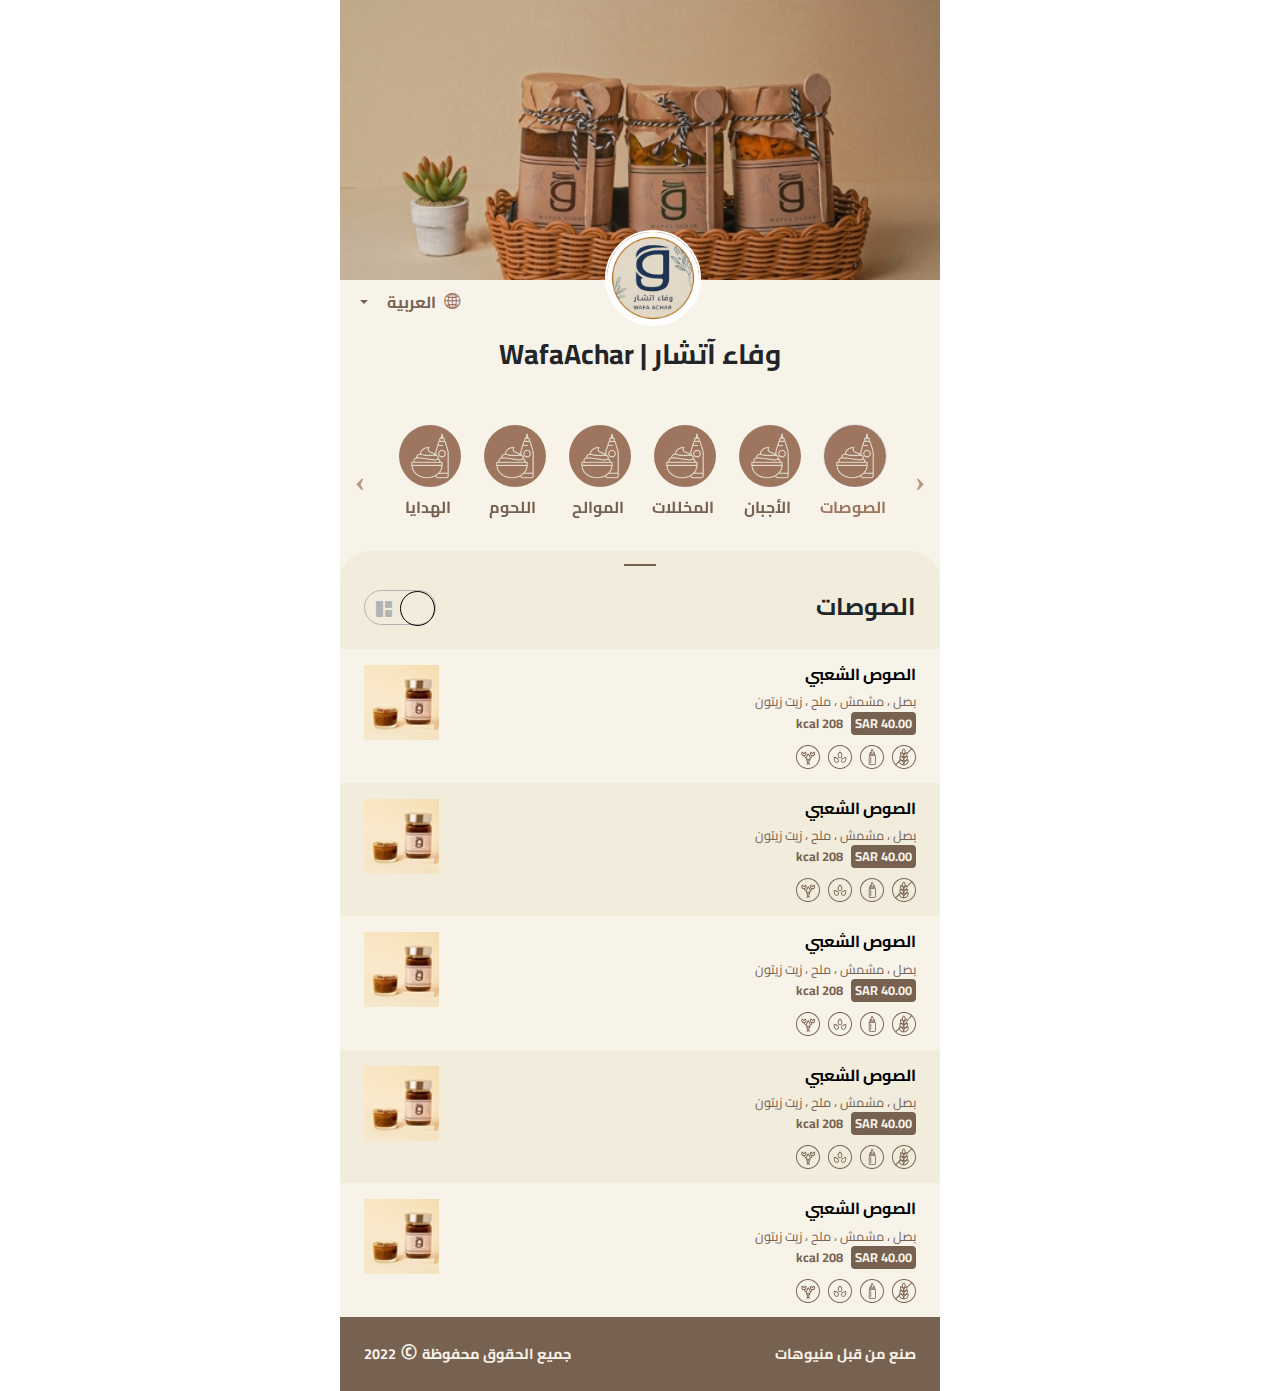
==== commit e66d99fb: "rtl/ltr" ====
--- a/index.html
+++ b/index.html
@@ -18,6 +18,8 @@
   <link rel="stylesheet" href="./lib/slick/slick.css">
   <link rel="stylesheet" href="./lib/slick/slick-theme.css">
   <!-- end -->
+  
+  <link rel="stylesheet" href="./css/rtl.css">
   <link rel="stylesheet" href="./css/style.css">
   <link rel="stylesheet" href="./css/media.css">
 </head>
--- a/css/rtl.css
+++ b/css/rtl.css
@@ -0,0 +1,7 @@
+@charset "UTF-8";/*!
+ * Bootstrap v5.0.2 (https://getbootstrap.com/)
+ * Copyright 2011-2021 The Bootstrap Authors
+ * Copyright 2011-2021 Twitter, Inc.
+ * Licensed under MIT (https://github.com/twbs/bootstrap/blob/main/LICENSE)
+ */:root{--bs-blue:#0d6efd;--bs-indigo:#6610f2;--bs-purple:#6f42c1;--bs-pink:#d63384;--bs-red:#dc3545;--bs-orange:#fd7e14;--bs-yellow:#ffc107;--bs-green:#198754;--bs-teal:#20c997;--bs-cyan:#0dcaf0;--bs-white:#fff;--bs-gray:#6c757d;--bs-gray-dark:#343a40;--bs-primary:#0d6efd;--bs-secondary:#6c757d;--bs-success:#198754;--bs-info:#0dcaf0;--bs-warning:#ffc107;--bs-danger:#dc3545;--bs-light:#f8f9fa;--bs-dark:#212529;--bs-font-sans-serif:system-ui,-apple-system,"Segoe UI",Roboto,"Helvetica Neue",Arial,"Noto Sans","Liberation Sans",sans-serif,"Apple Color Emoji","Segoe UI Emoji","Segoe UI Symbol","Noto Color Emoji";--bs-font-monospace:SFMono-Regular,Menlo,Monaco,Consolas,"Liberation Mono","Courier New",monospace;--bs-gradient:linear-gradient(180deg, rgba(255, 255, 255, 0.15), rgba(255, 255, 255, 0))}*,::after,::before{box-sizing:border-box}@media (prefers-reduced-motion:no-preference){:root{scroll-behavior:smooth}}body{margin:0;font-family:var(--bs-font-sans-serif);font-size:1rem;font-weight:400;line-height:1.5;color:#212529;background-color:#fff;-webkit-text-size-adjust:100%;-webkit-tap-highlight-color:transparent}hr{margin:1rem 0;color:inherit;background-color:currentColor;border:0;opacity:.25}hr:not([size]){height:1px}.h1,.h2,.h3,.h4,.h5,.h6,h1,h2,h3,h4,h5,h6{margin-top:0;margin-bottom:.5rem;font-weight:500;line-height:1.2}.h1,h1{font-size:calc(1.375rem + 1.5vw)}@media (min-width:1200px){.h1,h1{font-size:2.5rem}}.h2,h2{font-size:calc(1.325rem + .9vw)}@media (min-width:1200px){.h2,h2{font-size:2rem}}.h3,h3{font-size:calc(1.3rem + .6vw)}@media (min-width:1200px){.h3,h3{font-size:1.75rem}}.h4,h4{font-size:calc(1.275rem + .3vw)}@media (min-width:1200px){.h4,h4{font-size:1.5rem}}.h5,h5{font-size:1.25rem}.h6,h6{font-size:1rem}p{margin-top:0;margin-bottom:1rem}abbr[data-bs-original-title],abbr[title]{-webkit-text-decoration:underline dotted;text-decoration:underline dotted;cursor:help;-webkit-text-decoration-skip-ink:none;text-decoration-skip-ink:none}address{margin-bottom:1rem;font-style:normal;line-height:inherit}ol,ul{padding-right:2rem}dl,ol,ul{margin-top:0;margin-bottom:1rem}ol ol,ol ul,ul ol,ul ul{margin-bottom:0}dt{font-weight:700}dd{margin-bottom:.5rem;margin-right:0}blockquote{margin:0 0 1rem}b,strong{font-weight:bolder}.small,small{font-size:.875em}.mark,mark{padding:.2em;background-color:#fcf8e3}sub,sup{position:relative;font-size:.75em;line-height:0;vertical-align:baseline}sub{bottom:-.25em}sup{top:-.5em}a{color:#0d6efd;text-decoration:underline}a:hover{color:#0a58ca}a:not([href]):not([class]),a:not([href]):not([class]):hover{color:inherit;text-decoration:none}code,kbd,pre,samp{font-family:var(--bs-font-monospace);font-size:1em;direction:ltr;unicode-bidi:bidi-override}pre{display:block;margin-top:0;margin-bottom:1rem;overflow:auto;font-size:.875em}pre code{font-size:inherit;color:inherit;word-break:normal}code{font-size:.875em;color:#d63384;word-wrap:break-word}a>code{color:inherit}kbd{padding:.2rem .4rem;font-size:.875em;color:#fff;background-color:#212529;border-radius:.2rem}kbd kbd{padding:0;font-size:1em;font-weight:700}figure{margin:0 0 1rem}img,svg{vertical-align:middle}table{caption-side:bottom;border-collapse:collapse}caption{padding-top:.5rem;padding-bottom:.5rem;color:#6c757d;text-align:right}th{text-align:inherit;text-align:-webkit-match-parent}tbody,td,tfoot,th,thead,tr{border-color:inherit;border-style:solid;border-width:0}label{display:inline-block}button{border-radius:0}button:focus:not(:focus-visible){outline:0}button,input,optgroup,select,textarea{margin:0;font-family:inherit;font-size:inherit;line-height:inherit}button,select{text-transform:none}[role=button]{cursor:pointer}select{word-wrap:normal}select:disabled{opacity:1}[list]::-webkit-calendar-picker-indicator{display:none}[type=button],[type=reset],[type=submit],button{-webkit-appearance:button}[type=button]:not(:disabled),[type=reset]:not(:disabled),[type=submit]:not(:disabled),button:not(:disabled){cursor:pointer}::-moz-focus-inner{padding:0;border-style:none}textarea{resize:vertical}fieldset{min-width:0;padding:0;margin:0;border:0}legend{float:right;width:100%;padding:0;margin-bottom:.5rem;font-size:calc(1.275rem + .3vw);line-height:inherit}@media (min-width:1200px){legend{font-size:1.5rem}}legend+*{clear:right}::-webkit-datetime-edit-day-field,::-webkit-datetime-edit-fields-wrapper,::-webkit-datetime-edit-hour-field,::-webkit-datetime-edit-minute,::-webkit-datetime-edit-month-field,::-webkit-datetime-edit-text,::-webkit-datetime-edit-year-field{padding:0}::-webkit-inner-spin-button{height:auto}[type=search]{outline-offset:-2px;-webkit-appearance:textfield}[type=email],[type=number],[type=tel],[type=url]{direction:ltr}::-webkit-search-decoration{-webkit-appearance:none}::-webkit-color-swatch-wrapper{padding:0}::file-selector-button{font:inherit}::-webkit-file-upload-button{font:inherit;-webkit-appearance:button}output{display:inline-block}iframe{border:0}summary{display:list-item;cursor:pointer}progress{vertical-align:baseline}[hidden]{display:none!important}.lead{font-size:1.25rem;font-weight:300}.display-1{font-size:calc(1.625rem + 4.5vw);font-weight:300;line-height:1.2}@media (min-width:1200px){.display-1{font-size:5rem}}.display-2{font-size:calc(1.575rem + 3.9vw);font-weight:300;line-height:1.2}@media (min-width:1200px){.display-2{font-size:4.5rem}}.display-3{font-size:calc(1.525rem + 3.3vw);font-weight:300;line-height:1.2}@media (min-width:1200px){.display-3{font-size:4rem}}.display-4{font-size:calc(1.475rem + 2.7vw);font-weight:300;line-height:1.2}@media (min-width:1200px){.display-4{font-size:3.5rem}}.display-5{font-size:calc(1.425rem + 2.1vw);font-weight:300;line-height:1.2}@media (min-width:1200px){.display-5{font-size:3rem}}.display-6{font-size:calc(1.375rem + 1.5vw);font-weight:300;line-height:1.2}@media (min-width:1200px){.display-6{font-size:2.5rem}}.list-unstyled{padding-right:0;list-style:none}.list-inline{padding-right:0;list-style:none}.list-inline-item{display:inline-block}.list-inline-item:not(:last-child){margin-left:.5rem}.initialism{font-size:.875em;text-transform:uppercase}.blockquote{margin-bottom:1rem;font-size:1.25rem}.blockquote>:last-child{margin-bottom:0}.blockquote-footer{margin-top:-1rem;margin-bottom:1rem;font-size:.875em;color:#6c757d}.blockquote-footer::before{content:"— "}.img-fluid{max-width:100%;height:auto}.img-thumbnail{padding:.25rem;background-color:#fff;border:1px solid #dee2e6;border-radius:.25rem;max-width:100%;height:auto}.figure{display:inline-block}.figure-img{margin-bottom:.5rem;line-height:1}.figure-caption{font-size:.875em;color:#6c757d}.container,.container-fluid,.container-lg,.container-md,.container-sm,.container-xl,.container-xxl{width:100%;padding-left:var(--bs-gutter-x,.75rem);padding-right:var(--bs-gutter-x,.75rem);margin-left:auto;margin-right:auto}@media (min-width:576px){.container,.container-sm{max-width:540px}}@media (min-width:768px){.container,.container-md,.container-sm{max-width:720px}}@media (min-width:992px){.container,.container-lg,.container-md,.container-sm{max-width:960px}}@media (min-width:1200px){.container,.container-lg,.container-md,.container-sm,.container-xl{max-width:1140px}}@media (min-width:1400px){.container,.container-lg,.container-md,.container-sm,.container-xl,.container-xxl{max-width:1320px}}.row{--bs-gutter-x:1.5rem;--bs-gutter-y:0;display:flex;flex-wrap:wrap;margin-top:calc(var(--bs-gutter-y) * -1);margin-left:calc(var(--bs-gutter-x) * -.5);margin-right:calc(var(--bs-gutter-x) * -.5)}.row>*{flex-shrink:0;width:100%;max-width:100%;padding-left:calc(var(--bs-gutter-x) * .5);padding-right:calc(var(--bs-gutter-x) * .5);margin-top:var(--bs-gutter-y)}.col{flex:1 0 0%}.row-cols-auto>*{flex:0 0 auto;width:auto}.row-cols-1>*{flex:0 0 auto;width:100%}.row-cols-2>*{flex:0 0 auto;width:50%}.row-cols-3>*{flex:0 0 auto;width:33.3333333333%}.row-cols-4>*{flex:0 0 auto;width:25%}.row-cols-5>*{flex:0 0 auto;width:20%}.row-cols-6>*{flex:0 0 auto;width:16.6666666667%}@media (min-width:576px){.col-sm{flex:1 0 0%}.row-cols-sm-auto>*{flex:0 0 auto;width:auto}.row-cols-sm-1>*{flex:0 0 auto;width:100%}.row-cols-sm-2>*{flex:0 0 auto;width:50%}.row-cols-sm-3>*{flex:0 0 auto;width:33.3333333333%}.row-cols-sm-4>*{flex:0 0 auto;width:25%}.row-cols-sm-5>*{flex:0 0 auto;width:20%}.row-cols-sm-6>*{flex:0 0 auto;width:16.6666666667%}}@media (min-width:768px){.col-md{flex:1 0 0%}.row-cols-md-auto>*{flex:0 0 auto;width:auto}.row-cols-md-1>*{flex:0 0 auto;width:100%}.row-cols-md-2>*{flex:0 0 auto;width:50%}.row-cols-md-3>*{flex:0 0 auto;width:33.3333333333%}.row-cols-md-4>*{flex:0 0 auto;width:25%}.row-cols-md-5>*{flex:0 0 auto;width:20%}.row-cols-md-6>*{flex:0 0 auto;width:16.6666666667%}}@media (min-width:992px){.col-lg{flex:1 0 0%}.row-cols-lg-auto>*{flex:0 0 auto;width:auto}.row-cols-lg-1>*{flex:0 0 auto;width:100%}.row-cols-lg-2>*{flex:0 0 auto;width:50%}.row-cols-lg-3>*{flex:0 0 auto;width:33.3333333333%}.row-cols-lg-4>*{flex:0 0 auto;width:25%}.row-cols-lg-5>*{flex:0 0 auto;width:20%}.row-cols-lg-6>*{flex:0 0 auto;width:16.6666666667%}}@media (min-width:1200px){.col-xl{flex:1 0 0%}.row-cols-xl-auto>*{flex:0 0 auto;width:auto}.row-cols-xl-1>*{flex:0 0 auto;width:100%}.row-cols-xl-2>*{flex:0 0 auto;width:50%}.row-cols-xl-3>*{flex:0 0 auto;width:33.3333333333%}.row-cols-xl-4>*{flex:0 0 auto;width:25%}.row-cols-xl-5>*{flex:0 0 auto;width:20%}.row-cols-xl-6>*{flex:0 0 auto;width:16.6666666667%}}@media (min-width:1400px){.col-xxl{flex:1 0 0%}.row-cols-xxl-auto>*{flex:0 0 auto;width:auto}.row-cols-xxl-1>*{flex:0 0 auto;width:100%}.row-cols-xxl-2>*{flex:0 0 auto;width:50%}.row-cols-xxl-3>*{flex:0 0 auto;width:33.3333333333%}.row-cols-xxl-4>*{flex:0 0 auto;width:25%}.row-cols-xxl-5>*{flex:0 0 auto;width:20%}.row-cols-xxl-6>*{flex:0 0 auto;width:16.6666666667%}}.col-auto{flex:0 0 auto;width:auto}.col-1{flex:0 0 auto;width:8.33333333%}.col-2{flex:0 0 auto;width:16.66666667%}.col-3{flex:0 0 auto;width:25%}.col-4{flex:0 0 auto;width:33.33333333%}.col-5{flex:0 0 auto;width:41.66666667%}.col-6{flex:0 0 auto;width:50%}.col-7{flex:0 0 auto;width:58.33333333%}.col-8{flex:0 0 auto;width:66.66666667%}.col-9{flex:0 0 auto;width:75%}.col-10{flex:0 0 auto;width:83.33333333%}.col-11{flex:0 0 auto;width:91.66666667%}.col-12{flex:0 0 auto;width:100%}.offset-1{margin-right:8.33333333%}.offset-2{margin-right:16.66666667%}.offset-3{margin-right:25%}.offset-4{margin-right:33.33333333%}.offset-5{margin-right:41.66666667%}.offset-6{margin-right:50%}.offset-7{margin-right:58.33333333%}.offset-8{margin-right:66.66666667%}.offset-9{margin-right:75%}.offset-10{margin-right:83.33333333%}.offset-11{margin-right:91.66666667%}.g-0,.gx-0{--bs-gutter-x:0}.g-0,.gy-0{--bs-gutter-y:0}.g-1,.gx-1{--bs-gutter-x:0.25rem}.g-1,.gy-1{--bs-gutter-y:0.25rem}.g-2,.gx-2{--bs-gutter-x:0.5rem}.g-2,.gy-2{--bs-gutter-y:0.5rem}.g-3,.gx-3{--bs-gutter-x:1rem}.g-3,.gy-3{--bs-gutter-y:1rem}.g-4,.gx-4{--bs-gutter-x:1.5rem}.g-4,.gy-4{--bs-gutter-y:1.5rem}.g-5,.gx-5{--bs-gutter-x:3rem}.g-5,.gy-5{--bs-gutter-y:3rem}@media (min-width:576px){.col-sm-auto{flex:0 0 auto;width:auto}.col-sm-1{flex:0 0 auto;width:8.33333333%}.col-sm-2{flex:0 0 auto;width:16.66666667%}.col-sm-3{flex:0 0 auto;width:25%}.col-sm-4{flex:0 0 auto;width:33.33333333%}.col-sm-5{flex:0 0 auto;width:41.66666667%}.col-sm-6{flex:0 0 auto;width:50%}.col-sm-7{flex:0 0 auto;width:58.33333333%}.col-sm-8{flex:0 0 auto;width:66.66666667%}.col-sm-9{flex:0 0 auto;width:75%}.col-sm-10{flex:0 0 auto;width:83.33333333%}.col-sm-11{flex:0 0 auto;width:91.66666667%}.col-sm-12{flex:0 0 auto;width:100%}.offset-sm-0{margin-right:0}.offset-sm-1{margin-right:8.33333333%}.offset-sm-2{margin-right:16.66666667%}.offset-sm-3{margin-right:25%}.offset-sm-4{margin-right:33.33333333%}.offset-sm-5{margin-right:41.66666667%}.offset-sm-6{margin-right:50%}.offset-sm-7{margin-right:58.33333333%}.offset-sm-8{margin-right:66.66666667%}.offset-sm-9{margin-right:75%}.offset-sm-10{margin-right:83.33333333%}.offset-sm-11{margin-right:91.66666667%}.g-sm-0,.gx-sm-0{--bs-gutter-x:0}.g-sm-0,.gy-sm-0{--bs-gutter-y:0}.g-sm-1,.gx-sm-1{--bs-gutter-x:0.25rem}.g-sm-1,.gy-sm-1{--bs-gutter-y:0.25rem}.g-sm-2,.gx-sm-2{--bs-gutter-x:0.5rem}.g-sm-2,.gy-sm-2{--bs-gutter-y:0.5rem}.g-sm-3,.gx-sm-3{--bs-gutter-x:1rem}.g-sm-3,.gy-sm-3{--bs-gutter-y:1rem}.g-sm-4,.gx-sm-4{--bs-gutter-x:1.5rem}.g-sm-4,.gy-sm-4{--bs-gutter-y:1.5rem}.g-sm-5,.gx-sm-5{--bs-gutter-x:3rem}.g-sm-5,.gy-sm-5{--bs-gutter-y:3rem}}@media (min-width:768px){.col-md-auto{flex:0 0 auto;width:auto}.col-md-1{flex:0 0 auto;width:8.33333333%}.col-md-2{flex:0 0 auto;width:16.66666667%}.col-md-3{flex:0 0 auto;width:25%}.col-md-4{flex:0 0 auto;width:33.33333333%}.col-md-5{flex:0 0 auto;width:41.66666667%}.col-md-6{flex:0 0 auto;width:50%}.col-md-7{flex:0 0 auto;width:58.33333333%}.col-md-8{flex:0 0 auto;width:66.66666667%}.col-md-9{flex:0 0 auto;width:75%}.col-md-10{flex:0 0 auto;width:83.33333333%}.col-md-11{flex:0 0 auto;width:91.66666667%}.col-md-12{flex:0 0 auto;width:100%}.offset-md-0{margin-right:0}.offset-md-1{margin-right:8.33333333%}.offset-md-2{margin-right:16.66666667%}.offset-md-3{margin-right:25%}.offset-md-4{margin-right:33.33333333%}.offset-md-5{margin-right:41.66666667%}.offset-md-6{margin-right:50%}.offset-md-7{margin-right:58.33333333%}.offset-md-8{margin-right:66.66666667%}.offset-md-9{margin-right:75%}.offset-md-10{margin-right:83.33333333%}.offset-md-11{margin-right:91.66666667%}.g-md-0,.gx-md-0{--bs-gutter-x:0}.g-md-0,.gy-md-0{--bs-gutter-y:0}.g-md-1,.gx-md-1{--bs-gutter-x:0.25rem}.g-md-1,.gy-md-1{--bs-gutter-y:0.25rem}.g-md-2,.gx-md-2{--bs-gutter-x:0.5rem}.g-md-2,.gy-md-2{--bs-gutter-y:0.5rem}.g-md-3,.gx-md-3{--bs-gutter-x:1rem}.g-md-3,.gy-md-3{--bs-gutter-y:1rem}.g-md-4,.gx-md-4{--bs-gutter-x:1.5rem}.g-md-4,.gy-md-4{--bs-gutter-y:1.5rem}.g-md-5,.gx-md-5{--bs-gutter-x:3rem}.g-md-5,.gy-md-5{--bs-gutter-y:3rem}}@media (min-width:992px){.col-lg-auto{flex:0 0 auto;width:auto}.col-lg-1{flex:0 0 auto;width:8.33333333%}.col-lg-2{flex:0 0 auto;width:16.66666667%}.col-lg-3{flex:0 0 auto;width:25%}.col-lg-4{flex:0 0 auto;width:33.33333333%}.col-lg-5{flex:0 0 auto;width:41.66666667%}.col-lg-6{flex:0 0 auto;width:50%}.col-lg-7{flex:0 0 auto;width:58.33333333%}.col-lg-8{flex:0 0 auto;width:66.66666667%}.col-lg-9{flex:0 0 auto;width:75%}.col-lg-10{flex:0 0 auto;width:83.33333333%}.col-lg-11{flex:0 0 auto;width:91.66666667%}.col-lg-12{flex:0 0 auto;width:100%}.offset-lg-0{margin-right:0}.offset-lg-1{margin-right:8.33333333%}.offset-lg-2{margin-right:16.66666667%}.offset-lg-3{margin-right:25%}.offset-lg-4{margin-right:33.33333333%}.offset-lg-5{margin-right:41.66666667%}.offset-lg-6{margin-right:50%}.offset-lg-7{margin-right:58.33333333%}.offset-lg-8{margin-right:66.66666667%}.offset-lg-9{margin-right:75%}.offset-lg-10{margin-right:83.33333333%}.offset-lg-11{margin-right:91.66666667%}.g-lg-0,.gx-lg-0{--bs-gutter-x:0}.g-lg-0,.gy-lg-0{--bs-gutter-y:0}.g-lg-1,.gx-lg-1{--bs-gutter-x:0.25rem}.g-lg-1,.gy-lg-1{--bs-gutter-y:0.25rem}.g-lg-2,.gx-lg-2{--bs-gutter-x:0.5rem}.g-lg-2,.gy-lg-2{--bs-gutter-y:0.5rem}.g-lg-3,.gx-lg-3{--bs-gutter-x:1rem}.g-lg-3,.gy-lg-3{--bs-gutter-y:1rem}.g-lg-4,.gx-lg-4{--bs-gutter-x:1.5rem}.g-lg-4,.gy-lg-4{--bs-gutter-y:1.5rem}.g-lg-5,.gx-lg-5{--bs-gutter-x:3rem}.g-lg-5,.gy-lg-5{--bs-gutter-y:3rem}}@media (min-width:1200px){.col-xl-auto{flex:0 0 auto;width:auto}.col-xl-1{flex:0 0 auto;width:8.33333333%}.col-xl-2{flex:0 0 auto;width:16.66666667%}.col-xl-3{flex:0 0 auto;width:25%}.col-xl-4{flex:0 0 auto;width:33.33333333%}.col-xl-5{flex:0 0 auto;width:41.66666667%}.col-xl-6{flex:0 0 auto;width:50%}.col-xl-7{flex:0 0 auto;width:58.33333333%}.col-xl-8{flex:0 0 auto;width:66.66666667%}.col-xl-9{flex:0 0 auto;width:75%}.col-xl-10{flex:0 0 auto;width:83.33333333%}.col-xl-11{flex:0 0 auto;width:91.66666667%}.col-xl-12{flex:0 0 auto;width:100%}.offset-xl-0{margin-right:0}.offset-xl-1{margin-right:8.33333333%}.offset-xl-2{margin-right:16.66666667%}.offset-xl-3{margin-right:25%}.offset-xl-4{margin-right:33.33333333%}.offset-xl-5{margin-right:41.66666667%}.offset-xl-6{margin-right:50%}.offset-xl-7{margin-right:58.33333333%}.offset-xl-8{margin-right:66.66666667%}.offset-xl-9{margin-right:75%}.offset-xl-10{margin-right:83.33333333%}.offset-xl-11{margin-right:91.66666667%}.g-xl-0,.gx-xl-0{--bs-gutter-x:0}.g-xl-0,.gy-xl-0{--bs-gutter-y:0}.g-xl-1,.gx-xl-1{--bs-gutter-x:0.25rem}.g-xl-1,.gy-xl-1{--bs-gutter-y:0.25rem}.g-xl-2,.gx-xl-2{--bs-gutter-x:0.5rem}.g-xl-2,.gy-xl-2{--bs-gutter-y:0.5rem}.g-xl-3,.gx-xl-3{--bs-gutter-x:1rem}.g-xl-3,.gy-xl-3{--bs-gutter-y:1rem}.g-xl-4,.gx-xl-4{--bs-gutter-x:1.5rem}.g-xl-4,.gy-xl-4{--bs-gutter-y:1.5rem}.g-xl-5,.gx-xl-5{--bs-gutter-x:3rem}.g-xl-5,.gy-xl-5{--bs-gutter-y:3rem}}@media (min-width:1400px){.col-xxl-auto{flex:0 0 auto;width:auto}.col-xxl-1{flex:0 0 auto;width:8.33333333%}.col-xxl-2{flex:0 0 auto;width:16.66666667%}.col-xxl-3{flex:0 0 auto;width:25%}.col-xxl-4{flex:0 0 auto;width:33.33333333%}.col-xxl-5{flex:0 0 auto;width:41.66666667%}.col-xxl-6{flex:0 0 auto;width:50%}.col-xxl-7{flex:0 0 auto;width:58.33333333%}.col-xxl-8{flex:0 0 auto;width:66.66666667%}.col-xxl-9{flex:0 0 auto;width:75%}.col-xxl-10{flex:0 0 auto;width:83.33333333%}.col-xxl-11{flex:0 0 auto;width:91.66666667%}.col-xxl-12{flex:0 0 auto;width:100%}.offset-xxl-0{margin-right:0}.offset-xxl-1{margin-right:8.33333333%}.offset-xxl-2{margin-right:16.66666667%}.offset-xxl-3{margin-right:25%}.offset-xxl-4{margin-right:33.33333333%}.offset-xxl-5{margin-right:41.66666667%}.offset-xxl-6{margin-right:50%}.offset-xxl-7{margin-right:58.33333333%}.offset-xxl-8{margin-right:66.66666667%}.offset-xxl-9{margin-right:75%}.offset-xxl-10{margin-right:83.33333333%}.offset-xxl-11{margin-right:91.66666667%}.g-xxl-0,.gx-xxl-0{--bs-gutter-x:0}.g-xxl-0,.gy-xxl-0{--bs-gutter-y:0}.g-xxl-1,.gx-xxl-1{--bs-gutter-x:0.25rem}.g-xxl-1,.gy-xxl-1{--bs-gutter-y:0.25rem}.g-xxl-2,.gx-xxl-2{--bs-gutter-x:0.5rem}.g-xxl-2,.gy-xxl-2{--bs-gutter-y:0.5rem}.g-xxl-3,.gx-xxl-3{--bs-gutter-x:1rem}.g-xxl-3,.gy-xxl-3{--bs-gutter-y:1rem}.g-xxl-4,.gx-xxl-4{--bs-gutter-x:1.5rem}.g-xxl-4,.gy-xxl-4{--bs-gutter-y:1.5rem}.g-xxl-5,.gx-xxl-5{--bs-gutter-x:3rem}.g-xxl-5,.gy-xxl-5{--bs-gutter-y:3rem}}.table{--bs-table-bg:transparent;--bs-table-accent-bg:transparent;--bs-table-striped-color:#212529;--bs-table-striped-bg:rgba(0, 0, 0, 0.05);--bs-table-active-color:#212529;--bs-table-active-bg:rgba(0, 0, 0, 0.1);--bs-table-hover-color:#212529;--bs-table-hover-bg:rgba(0, 0, 0, 0.075);width:100%;margin-bottom:1rem;color:#212529;vertical-align:top;border-color:#dee2e6}.table>:not(caption)>*>*{padding:.5rem .5rem;background-color:var(--bs-table-bg);border-bottom-width:1px;box-shadow:inset 0 0 0 9999px var(--bs-table-accent-bg)}.table>tbody{vertical-align:inherit}.table>thead{vertical-align:bottom}.table>:not(:last-child)>:last-child>*{border-bottom-color:currentColor}.caption-top{caption-side:top}.table-sm>:not(caption)>*>*{padding:.25rem .25rem}.table-bordered>:not(caption)>*{border-width:1px 0}.table-bordered>:not(caption)>*>*{border-width:0 1px}.table-borderless>:not(caption)>*>*{border-bottom-width:0}.table-striped>tbody>tr:nth-of-type(odd){--bs-table-accent-bg:var(--bs-table-striped-bg);color:var(--bs-table-striped-color)}.table-active{--bs-table-accent-bg:var(--bs-table-active-bg);color:var(--bs-table-active-color)}.table-hover>tbody>tr:hover{--bs-table-accent-bg:var(--bs-table-hover-bg);color:var(--bs-table-hover-color)}.table-primary{--bs-table-bg:#cfe2ff;--bs-table-striped-bg:#c5d7f2;--bs-table-striped-color:#000;--bs-table-active-bg:#bacbe6;--bs-table-active-color:#000;--bs-table-hover-bg:#bfd1ec;--bs-table-hover-color:#000;color:#000;border-color:#bacbe6}.table-secondary{--bs-table-bg:#e2e3e5;--bs-table-striped-bg:#d7d8da;--bs-table-striped-color:#000;--bs-table-active-bg:#cbccce;--bs-table-active-color:#000;--bs-table-hover-bg:#d1d2d4;--bs-table-hover-color:#000;color:#000;border-color:#cbccce}.table-success{--bs-table-bg:#d1e7dd;--bs-table-striped-bg:#c7dbd2;--bs-table-striped-color:#000;--bs-table-active-bg:#bcd0c7;--bs-table-active-color:#000;--bs-table-hover-bg:#c1d6cc;--bs-table-hover-color:#000;color:#000;border-color:#bcd0c7}.table-info{--bs-table-bg:#cff4fc;--bs-table-striped-bg:#c5e8ef;--bs-table-striped-color:#000;--bs-table-active-bg:#badce3;--bs-table-active-color:#000;--bs-table-hover-bg:#bfe2e9;--bs-table-hover-color:#000;color:#000;border-color:#badce3}.table-warning{--bs-table-bg:#fff3cd;--bs-table-striped-bg:#f2e7c3;--bs-table-striped-color:#000;--bs-table-active-bg:#e6dbb9;--bs-table-active-color:#000;--bs-table-hover-bg:#ece1be;--bs-table-hover-color:#000;color:#000;border-color:#e6dbb9}.table-danger{--bs-table-bg:#f8d7da;--bs-table-striped-bg:#eccccf;--bs-table-striped-color:#000;--bs-table-active-bg:#dfc2c4;--bs-table-active-color:#000;--bs-table-hover-bg:#e5c7ca;--bs-table-hover-color:#000;color:#000;border-color:#dfc2c4}.table-light{--bs-table-bg:#f8f9fa;--bs-table-striped-bg:#ecedee;--bs-table-striped-color:#000;--bs-table-active-bg:#dfe0e1;--bs-table-active-color:#000;--bs-table-hover-bg:#e5e6e7;--bs-table-hover-color:#000;color:#000;border-color:#dfe0e1}.table-dark{--bs-table-bg:#212529;--bs-table-striped-bg:#2c3034;--bs-table-striped-color:#fff;--bs-table-active-bg:#373b3e;--bs-table-active-color:#fff;--bs-table-hover-bg:#323539;--bs-table-hover-color:#fff;color:#fff;border-color:#373b3e}.table-responsive{overflow-x:auto;-webkit-overflow-scrolling:touch}@media (max-width:575.98px){.table-responsive-sm{overflow-x:auto;-webkit-overflow-scrolling:touch}}@media (max-width:767.98px){.table-responsive-md{overflow-x:auto;-webkit-overflow-scrolling:touch}}@media (max-width:991.98px){.table-responsive-lg{overflow-x:auto;-webkit-overflow-scrolling:touch}}@media (max-width:1199.98px){.table-responsive-xl{overflow-x:auto;-webkit-overflow-scrolling:touch}}@media (max-width:1399.98px){.table-responsive-xxl{overflow-x:auto;-webkit-overflow-scrolling:touch}}.form-label{margin-bottom:.5rem}.col-form-label{padding-top:calc(.375rem + 1px);padding-bottom:calc(.375rem + 1px);margin-bottom:0;font-size:inherit;line-height:1.5}.col-form-label-lg{padding-top:calc(.5rem + 1px);padding-bottom:calc(.5rem + 1px);font-size:1.25rem}.col-form-label-sm{padding-top:calc(.25rem + 1px);padding-bottom:calc(.25rem + 1px);font-size:.875rem}.form-text{margin-top:.25rem;font-size:.875em;color:#6c757d}.form-control{display:block;width:100%;padding:.375rem .75rem;font-size:1rem;font-weight:400;line-height:1.5;color:#212529;background-color:#fff;background-clip:padding-box;border:1px solid #ced4da;-webkit-appearance:none;-moz-appearance:none;appearance:none;border-radius:.25rem;transition:border-color .15s ease-in-out,box-shadow .15s ease-in-out}@media (prefers-reduced-motion:reduce){.form-control{transition:none}}.form-control[type=file]{overflow:hidden}.form-control[type=file]:not(:disabled):not([readonly]){cursor:pointer}.form-control:focus{color:#212529;background-color:#fff;border-color:#86b7fe;outline:0;box-shadow:0 0 0 .25rem rgba(13,110,253,.25)}.form-control::-webkit-date-and-time-value{height:1.5em}.form-control::-moz-placeholder{color:#6c757d;opacity:1}.form-control::placeholder{color:#6c757d;opacity:1}.form-control:disabled,.form-control[readonly]{background-color:#e9ecef;opacity:1}.form-control::file-selector-button{padding:.375rem .75rem;margin:-.375rem -.75rem;-webkit-margin-end:.75rem;margin-inline-end:.75rem;color:#212529;background-color:#e9ecef;pointer-events:none;border-color:inherit;border-style:solid;border-width:0;border-inline-end-width:1px;border-radius:0;transition:color .15s ease-in-out,background-color .15s ease-in-out,border-color .15s ease-in-out,box-shadow .15s ease-in-out}@media (prefers-reduced-motion:reduce){.form-control::file-selector-button{transition:none}}.form-control:hover:not(:disabled):not([readonly])::file-selector-button{background-color:#dde0e3}.form-control::-webkit-file-upload-button{padding:.375rem .75rem;margin:-.375rem -.75rem;-webkit-margin-end:.75rem;margin-inline-end:.75rem;color:#212529;background-color:#e9ecef;pointer-events:none;border-color:inherit;border-style:solid;border-width:0;border-inline-end-width:1px;border-radius:0;-webkit-transition:color .15s ease-in-out,background-color .15s ease-in-out,border-color .15s ease-in-out,box-shadow .15s ease-in-out;transition:color .15s ease-in-out,background-color .15s ease-in-out,border-color .15s ease-in-out,box-shadow .15s ease-in-out}@media (prefers-reduced-motion:reduce){.form-control::-webkit-file-upload-button{-webkit-transition:none;transition:none}}.form-control:hover:not(:disabled):not([readonly])::-webkit-file-upload-button{background-color:#dde0e3}.form-control-plaintext{display:block;width:100%;padding:.375rem 0;margin-bottom:0;line-height:1.5;color:#212529;background-color:transparent;border:solid transparent;border-width:1px 0}.form-control-plaintext.form-control-lg,.form-control-plaintext.form-control-sm{padding-left:0;padding-right:0}.form-control-sm{min-height:calc(1.5em + (.5rem + 2px));padding:.25rem .5rem;font-size:.875rem;border-radius:.2rem}.form-control-sm::file-selector-button{padding:.25rem .5rem;margin:-.25rem -.5rem;-webkit-margin-end:.5rem;margin-inline-end:.5rem}.form-control-sm::-webkit-file-upload-button{padding:.25rem .5rem;margin:-.25rem -.5rem;-webkit-margin-end:.5rem;margin-inline-end:.5rem}.form-control-lg{min-height:calc(1.5em + (1rem + 2px));padding:.5rem 1rem;font-size:1.25rem;border-radius:.3rem}.form-control-lg::file-selector-button{padding:.5rem 1rem;margin:-.5rem -1rem;-webkit-margin-end:1rem;margin-inline-end:1rem}.form-control-lg::-webkit-file-upload-button{padding:.5rem 1rem;margin:-.5rem -1rem;-webkit-margin-end:1rem;margin-inline-end:1rem}textarea.form-control{min-height:calc(1.5em + (.75rem + 2px))}textarea.form-control-sm{min-height:calc(1.5em + (.5rem + 2px))}textarea.form-control-lg{min-height:calc(1.5em + (1rem + 2px))}.form-control-color{max-width:3rem;height:auto;padding:.375rem}.form-control-color:not(:disabled):not([readonly]){cursor:pointer}.form-control-color::-moz-color-swatch{height:1.5em;border-radius:.25rem}.form-control-color::-webkit-color-swatch{height:1.5em;border-radius:.25rem}.form-select{display:block;width:100%;padding:.375rem .75rem .375rem 2.25rem;-moz-padding-start:calc(0.75rem - 3px);font-size:1rem;font-weight:400;line-height:1.5;color:#212529;background-color:#fff;background-image:url("data:image/svg+xml,%3csvg xmlns='http://www.w3.org/2000/svg' viewBox='0 0 16 16'%3e%3cpath fill='none' stroke='%23343a40' stroke-linecap='round' stroke-linejoin='round' stroke-width='2' d='M2 5l6 6 6-6'/%3e%3c/svg%3e");background-repeat:no-repeat;background-position:left .75rem center;background-size:16px 12px;border:1px solid #ced4da;border-radius:.25rem;transition:border-color .15s ease-in-out,box-shadow .15s ease-in-out;-webkit-appearance:none;-moz-appearance:none;appearance:none}@media (prefers-reduced-motion:reduce){.form-select{transition:none}}.form-select:focus{border-color:#86b7fe;outline:0;box-shadow:0 0 0 .25rem rgba(13,110,253,.25)}.form-select[multiple],.form-select[size]:not([size="1"]){padding-left:.75rem;background-image:none}.form-select:disabled{background-color:#e9ecef}.form-select:-moz-focusring{color:transparent;text-shadow:0 0 0 #212529}.form-select-sm{padding-top:.25rem;padding-bottom:.25rem;padding-right:.5rem;font-size:.875rem}.form-select-lg{padding-top:.5rem;padding-bottom:.5rem;padding-right:1rem;font-size:1.25rem}.form-check{display:block;min-height:1.5rem;padding-right:1.5em;margin-bottom:.125rem}.form-check .form-check-input{float:right;margin-right:-1.5em}.form-check-input{width:1em;height:1em;margin-top:.25em;vertical-align:top;background-color:#fff;background-repeat:no-repeat;background-position:center;background-size:contain;border:1px solid rgba(0,0,0,.25);-webkit-appearance:none;-moz-appearance:none;appearance:none;-webkit-print-color-adjust:exact;color-adjust:exact}.form-check-input[type=checkbox]{border-radius:.25em}.form-check-input[type=radio]{border-radius:50%}.form-check-input:active{filter:brightness(90%)}.form-check-input:focus{border-color:#86b7fe;outline:0;box-shadow:0 0 0 .25rem rgba(13,110,253,.25)}.form-check-input:checked{background-color:#0d6efd;border-color:#0d6efd}.form-check-input:checked[type=checkbox]{background-image:url("data:image/svg+xml,%3csvg xmlns='http://www.w3.org/2000/svg' viewBox='0 0 20 20'%3e%3cpath fill='none' stroke='%23fff' stroke-linecap='round' stroke-linejoin='round' stroke-width='3' d='M6 10l3 3l6-6'/%3e%3c/svg%3e")}.form-check-input:checked[type=radio]{background-image:url("data:image/svg+xml,%3csvg xmlns='http://www.w3.org/2000/svg' viewBox='-4 -4 8 8'%3e%3ccircle r='2' fill='%23fff'/%3e%3c/svg%3e")}.form-check-input[type=checkbox]:indeterminate{background-color:#0d6efd;border-color:#0d6efd;background-image:url("data:image/svg+xml,%3csvg xmlns='http://www.w3.org/2000/svg' viewBox='0 0 20 20'%3e%3cpath fill='none' stroke='%23fff' stroke-linecap='round' stroke-linejoin='round' stroke-width='3' d='M6 10h8'/%3e%3c/svg%3e")}.form-check-input:disabled{pointer-events:none;filter:none;opacity:.5}.form-check-input:disabled~.form-check-label,.form-check-input[disabled]~.form-check-label{opacity:.5}.form-switch{padding-right:2.5em}.form-switch .form-check-input{width:2em;margin-right:-2.5em;background-image:url("data:image/svg+xml,%3csvg xmlns='http://www.w3.org/2000/svg' viewBox='-4 -4 8 8'%3e%3ccircle r='3' fill='rgba%280, 0, 0, 0.25%29'/%3e%3c/svg%3e");background-position:right center;border-radius:2em;transition:background-position .15s ease-in-out}@media (prefers-reduced-motion:reduce){.form-switch .form-check-input{transition:none}}.form-switch .form-check-input:focus{background-image:url("data:image/svg+xml,%3csvg xmlns='http://www.w3.org/2000/svg' viewBox='-4 -4 8 8'%3e%3ccircle r='3' fill='%2386b7fe'/%3e%3c/svg%3e")}.form-switch .form-check-input:checked{background-position:left center;background-image:url("data:image/svg+xml,%3csvg xmlns='http://www.w3.org/2000/svg' viewBox='-4 -4 8 8'%3e%3ccircle r='3' fill='%23fff'/%3e%3c/svg%3e")}.form-check-inline{display:inline-block;margin-left:1rem}.btn-check{position:absolute;clip:rect(0,0,0,0);pointer-events:none}.btn-check:disabled+.btn,.btn-check[disabled]+.btn{pointer-events:none;filter:none;opacity:.65}.form-range{width:100%;height:1.5rem;padding:0;background-color:transparent;-webkit-appearance:none;-moz-appearance:none;appearance:none}.form-range:focus{outline:0}.form-range:focus::-webkit-slider-thumb{box-shadow:0 0 0 1px #fff,0 0 0 .25rem rgba(13,110,253,.25)}.form-range:focus::-moz-range-thumb{box-shadow:0 0 0 1px #fff,0 0 0 .25rem rgba(13,110,253,.25)}.form-range::-moz-focus-outer{border:0}.form-range::-webkit-slider-thumb{width:1rem;height:1rem;margin-top:-.25rem;background-color:#0d6efd;border:0;border-radius:1rem;-webkit-transition:background-color .15s ease-in-out,border-color .15s ease-in-out,box-shadow .15s ease-in-out;transition:background-color .15s ease-in-out,border-color .15s ease-in-out,box-shadow .15s ease-in-out;-webkit-appearance:none;appearance:none}@media (prefers-reduced-motion:reduce){.form-range::-webkit-slider-thumb{-webkit-transition:none;transition:none}}.form-range::-webkit-slider-thumb:active{background-color:#b6d4fe}.form-range::-webkit-slider-runnable-track{width:100%;height:.5rem;color:transparent;cursor:pointer;background-color:#dee2e6;border-color:transparent;border-radius:1rem}.form-range::-moz-range-thumb{width:1rem;height:1rem;background-color:#0d6efd;border:0;border-radius:1rem;-moz-transition:background-color .15s ease-in-out,border-color .15s ease-in-out,box-shadow .15s ease-in-out;transition:background-color .15s ease-in-out,border-color .15s ease-in-out,box-shadow .15s ease-in-out;-moz-appearance:none;appearance:none}@media (prefers-reduced-motion:reduce){.form-range::-moz-range-thumb{-moz-transition:none;transition:none}}.form-range::-moz-range-thumb:active{background-color:#b6d4fe}.form-range::-moz-range-track{width:100%;height:.5rem;color:transparent;cursor:pointer;background-color:#dee2e6;border-color:transparent;border-radius:1rem}.form-range:disabled{pointer-events:none}.form-range:disabled::-webkit-slider-thumb{background-color:#adb5bd}.form-range:disabled::-moz-range-thumb{background-color:#adb5bd}.form-floating{position:relative}.form-floating>.form-control,.form-floating>.form-select{height:calc(3.5rem + 2px);line-height:1.25}.form-floating>label{position:absolute;top:0;right:0;height:100%;padding:1rem .75rem;pointer-events:none;border:1px solid transparent;transform-origin:100% 0;transition:opacity .1s ease-in-out,transform .1s ease-in-out}@media (prefers-reduced-motion:reduce){.form-floating>label{transition:none}}.form-floating>.form-control{padding:1rem .75rem}.form-floating>.form-control::-moz-placeholder{color:transparent}.form-floating>.form-control::placeholder{color:transparent}.form-floating>.form-control:not(:-moz-placeholder-shown){padding-top:1.625rem;padding-bottom:.625rem}.form-floating>.form-control:focus,.form-floating>.form-control:not(:placeholder-shown){padding-top:1.625rem;padding-bottom:.625rem}.form-floating>.form-control:-webkit-autofill{padding-top:1.625rem;padding-bottom:.625rem}.form-floating>.form-select{padding-top:1.625rem;padding-bottom:.625rem}.form-floating>.form-control:not(:-moz-placeholder-shown)~label{opacity:.65;transform:scale(.85) translateY(-.5rem) translateX(-.15rem)}.form-floating>.form-control:focus~label,.form-floating>.form-control:not(:placeholder-shown)~label,.form-floating>.form-select~label{opacity:.65;transform:scale(.85) translateY(-.5rem) translateX(-.15rem)}.form-floating>.form-control:-webkit-autofill~label{opacity:.65;transform:scale(.85) translateY(-.5rem) translateX(-.15rem)}.input-group{position:relative;display:flex;flex-wrap:wrap;align-items:stretch;width:100%}.input-group>.form-control,.input-group>.form-select{position:relative;flex:1 1 auto;width:1%;min-width:0}.input-group>.form-control:focus,.input-group>.form-select:focus{z-index:3}.input-group .btn{position:relative;z-index:2}.input-group .btn:focus{z-index:3}.input-group-text{display:flex;align-items:center;padding:.375rem .75rem;font-size:1rem;font-weight:400;line-height:1.5;color:#212529;text-align:center;white-space:nowrap;background-color:#e9ecef;border:1px solid #ced4da;border-radius:.25rem}.input-group-lg>.btn,.input-group-lg>.form-control,.input-group-lg>.form-select,.input-group-lg>.input-group-text{padding:.5rem 1rem;font-size:1.25rem;border-radius:.3rem}.input-group-sm>.btn,.input-group-sm>.form-control,.input-group-sm>.form-select,.input-group-sm>.input-group-text{padding:.25rem .5rem;font-size:.875rem;border-radius:.2rem}.input-group-lg>.form-select,.input-group-sm>.form-select{padding-left:3rem}.input-group:not(.has-validation)>.dropdown-toggle:nth-last-child(n+3),.input-group:not(.has-validation)>:not(:last-child):not(.dropdown-toggle):not(.dropdown-menu){border-top-left-radius:0;border-bottom-left-radius:0}.input-group.has-validation>.dropdown-toggle:nth-last-child(n+4),.input-group.has-validation>:nth-last-child(n+3):not(.dropdown-toggle):not(.dropdown-menu){border-top-left-radius:0;border-bottom-left-radius:0}.input-group>:not(:first-child):not(.dropdown-menu):not(.valid-tooltip):not(.valid-feedback):not(.invalid-tooltip):not(.invalid-feedback){margin-right:-1px;border-top-right-radius:0;border-bottom-right-radius:0}.valid-feedback{display:none;width:100%;margin-top:.25rem;font-size:.875em;color:#198754}.valid-tooltip{position:absolute;top:100%;z-index:5;display:none;max-width:100%;padding:.25rem .5rem;margin-top:.1rem;font-size:.875rem;color:#fff;background-color:rgba(25,135,84,.9);border-radius:.25rem}.is-valid~.valid-feedback,.is-valid~.valid-tooltip,.was-validated :valid~.valid-feedback,.was-validated :valid~.valid-tooltip{display:block}.form-control.is-valid,.was-validated .form-control:valid{border-color:#198754;padding-left:calc(1.5em + .75rem);background-image:url("data:image/svg+xml,%3csvg xmlns='http://www.w3.org/2000/svg' viewBox='0 0 8 8'%3e%3cpath fill='%23198754' d='M2.3 6.73L.6 4.53c-.4-1.04.46-1.4 1.1-.8l1.1 1.4 3.4-3.8c.6-.63 1.6-.27 1.2.7l-4 4.6c-.43.5-.8.4-1.1.1z'/%3e%3c/svg%3e");background-repeat:no-repeat;background-position:left calc(.375em + .1875rem) center;background-size:calc(.75em + .375rem) calc(.75em + .375rem)}.form-control.is-valid:focus,.was-validated .form-control:valid:focus{border-color:#198754;box-shadow:0 0 0 .25rem rgba(25,135,84,.25)}.was-validated textarea.form-control:valid,textarea.form-control.is-valid{padding-left:calc(1.5em + .75rem);background-position:top calc(.375em + .1875rem) left calc(.375em + .1875rem)}.form-select.is-valid,.was-validated .form-select:valid{border-color:#198754}.form-select.is-valid:not([multiple]):not([size]),.form-select.is-valid:not([multiple])[size="1"],.was-validated .form-select:valid:not([multiple]):not([size]),.was-validated .form-select:valid:not([multiple])[size="1"]{padding-left:4.125rem;background-image:url("data:image/svg+xml,%3csvg xmlns='http://www.w3.org/2000/svg' viewBox='0 0 16 16'%3e%3cpath fill='none' stroke='%23343a40' stroke-linecap='round' stroke-linejoin='round' stroke-width='2' d='M2 5l6 6 6-6'/%3e%3c/svg%3e"),url("data:image/svg+xml,%3csvg xmlns='http://www.w3.org/2000/svg' viewBox='0 0 8 8'%3e%3cpath fill='%23198754' d='M2.3 6.73L.6 4.53c-.4-1.04.46-1.4 1.1-.8l1.1 1.4 3.4-3.8c.6-.63 1.6-.27 1.2.7l-4 4.6c-.43.5-.8.4-1.1.1z'/%3e%3c/svg%3e");background-position:left .75rem center,center left 2.25rem;background-size:16px 12px,calc(.75em + .375rem) calc(.75em + .375rem)}.form-select.is-valid:focus,.was-validated .form-select:valid:focus{border-color:#198754;box-shadow:0 0 0 .25rem rgba(25,135,84,.25)}.form-check-input.is-valid,.was-validated .form-check-input:valid{border-color:#198754}.form-check-input.is-valid:checked,.was-validated .form-check-input:valid:checked{background-color:#198754}.form-check-input.is-valid:focus,.was-validated .form-check-input:valid:focus{box-shadow:0 0 0 .25rem rgba(25,135,84,.25)}.form-check-input.is-valid~.form-check-label,.was-validated .form-check-input:valid~.form-check-label{color:#198754}.form-check-inline .form-check-input~.valid-feedback{margin-right:.5em}.input-group .form-control.is-valid,.input-group .form-select.is-valid,.was-validated .input-group .form-control:valid,.was-validated .input-group .form-select:valid{z-index:1}.input-group .form-control.is-valid:focus,.input-group .form-select.is-valid:focus,.was-validated .input-group .form-control:valid:focus,.was-validated .input-group .form-select:valid:focus{z-index:3}.invalid-feedback{display:none;width:100%;margin-top:.25rem;font-size:.875em;color:#dc3545}.invalid-tooltip{position:absolute;top:100%;z-index:5;display:none;max-width:100%;padding:.25rem .5rem;margin-top:.1rem;font-size:.875rem;color:#fff;background-color:rgba(220,53,69,.9);border-radius:.25rem}.is-invalid~.invalid-feedback,.is-invalid~.invalid-tooltip,.was-validated :invalid~.invalid-feedback,.was-validated :invalid~.invalid-tooltip{display:block}.form-control.is-invalid,.was-validated .form-control:invalid{border-color:#dc3545;padding-left:calc(1.5em + .75rem);background-image:url("data:image/svg+xml,%3csvg xmlns='http://www.w3.org/2000/svg' viewBox='0 0 12 12' width='12' height='12' fill='none' stroke='%23dc3545'%3e%3ccircle cx='6' cy='6' r='4.5'/%3e%3cpath stroke-linejoin='round' d='M5.8 3.6h.4L6 6.5z'/%3e%3ccircle cx='6' cy='8.2' r='.6' fill='%23dc3545' stroke='none'/%3e%3c/svg%3e");background-repeat:no-repeat;background-position:left calc(.375em + .1875rem) center;background-size:calc(.75em + .375rem) calc(.75em + .375rem)}.form-control.is-invalid:focus,.was-validated .form-control:invalid:focus{border-color:#dc3545;box-shadow:0 0 0 .25rem rgba(220,53,69,.25)}.was-validated textarea.form-control:invalid,textarea.form-control.is-invalid{padding-left:calc(1.5em + .75rem);background-position:top calc(.375em + .1875rem) left calc(.375em + .1875rem)}.form-select.is-invalid,.was-validated .form-select:invalid{border-color:#dc3545}.form-select.is-invalid:not([multiple]):not([size]),.form-select.is-invalid:not([multiple])[size="1"],.was-validated .form-select:invalid:not([multiple]):not([size]),.was-validated .form-select:invalid:not([multiple])[size="1"]{padding-left:4.125rem;background-image:url("data:image/svg+xml,%3csvg xmlns='http://www.w3.org/2000/svg' viewBox='0 0 16 16'%3e%3cpath fill='none' stroke='%23343a40' stroke-linecap='round' stroke-linejoin='round' stroke-width='2' d='M2 5l6 6 6-6'/%3e%3c/svg%3e"),url("data:image/svg+xml,%3csvg xmlns='http://www.w3.org/2000/svg' viewBox='0 0 12 12' width='12' height='12' fill='none' stroke='%23dc3545'%3e%3ccircle cx='6' cy='6' r='4.5'/%3e%3cpath stroke-linejoin='round' d='M5.8 3.6h.4L6 6.5z'/%3e%3ccircle cx='6' cy='8.2' r='.6' fill='%23dc3545' stroke='none'/%3e%3c/svg%3e");background-position:left .75rem center,center left 2.25rem;background-size:16px 12px,calc(.75em + .375rem) calc(.75em + .375rem)}.form-select.is-invalid:focus,.was-validated .form-select:invalid:focus{border-color:#dc3545;box-shadow:0 0 0 .25rem rgba(220,53,69,.25)}.form-check-input.is-invalid,.was-validated .form-check-input:invalid{border-color:#dc3545}.form-check-input.is-invalid:checked,.was-validated .form-check-input:invalid:checked{background-color:#dc3545}.form-check-input.is-invalid:focus,.was-validated .form-check-input:invalid:focus{box-shadow:0 0 0 .25rem rgba(220,53,69,.25)}.form-check-input.is-invalid~.form-check-label,.was-validated .form-check-input:invalid~.form-check-label{color:#dc3545}.form-check-inline .form-check-input~.invalid-feedback{margin-right:.5em}.input-group .form-control.is-invalid,.input-group .form-select.is-invalid,.was-validated .input-group .form-control:invalid,.was-validated .input-group .form-select:invalid{z-index:2}.input-group .form-control.is-invalid:focus,.input-group .form-select.is-invalid:focus,.was-validated .input-group .form-control:invalid:focus,.was-validated .input-group .form-select:invalid:focus{z-index:3}.btn{display:inline-block;font-weight:400;line-height:1.5;color:#212529;text-align:center;text-decoration:none;vertical-align:middle;cursor:pointer;-webkit-user-select:none;-moz-user-select:none;user-select:none;background-color:transparent;border:1px solid transparent;padding:.375rem .75rem;font-size:1rem;border-radius:.25rem;transition:color .15s ease-in-out,background-color .15s ease-in-out,border-color .15s ease-in-out,box-shadow .15s ease-in-out}@media (prefers-reduced-motion:reduce){.btn{transition:none}}.btn:hover{color:#212529}.btn-check:focus+.btn,.btn:focus{outline:0;box-shadow:0 0 0 .25rem rgba(13,110,253,.25)}.btn.disabled,.btn:disabled,fieldset:disabled .btn{pointer-events:none;opacity:.65}.btn-primary{color:#fff;background-color:#0d6efd;border-color:#0d6efd}.btn-primary:hover{color:#fff;background-color:#0b5ed7;border-color:#0a58ca}.btn-check:focus+.btn-primary,.btn-primary:focus{color:#fff;background-color:#0b5ed7;border-color:#0a58ca;box-shadow:0 0 0 .25rem rgba(49,132,253,.5)}.btn-check:active+.btn-primary,.btn-check:checked+.btn-primary,.btn-primary.active,.btn-primary:active,.show>.btn-primary.dropdown-toggle{color:#fff;background-color:#0a58ca;border-color:#0a53be}.btn-check:active+.btn-primary:focus,.btn-check:checked+.btn-primary:focus,.btn-primary.active:focus,.btn-primary:active:focus,.show>.btn-primary.dropdown-toggle:focus{box-shadow:0 0 0 .25rem rgba(49,132,253,.5)}.btn-primary.disabled,.btn-primary:disabled{color:#fff;background-color:#0d6efd;border-color:#0d6efd}.btn-secondary{color:#fff;background-color:#6c757d;border-color:#6c757d}.btn-secondary:hover{color:#fff;background-color:#5c636a;border-color:#565e64}.btn-check:focus+.btn-secondary,.btn-secondary:focus{color:#fff;background-color:#5c636a;border-color:#565e64;box-shadow:0 0 0 .25rem rgba(130,138,145,.5)}.btn-check:active+.btn-secondary,.btn-check:checked+.btn-secondary,.btn-secondary.active,.btn-secondary:active,.show>.btn-secondary.dropdown-toggle{color:#fff;background-color:#565e64;border-color:#51585e}.btn-check:active+.btn-secondary:focus,.btn-check:checked+.btn-secondary:focus,.btn-secondary.active:focus,.btn-secondary:active:focus,.show>.btn-secondary.dropdown-toggle:focus{box-shadow:0 0 0 .25rem rgba(130,138,145,.5)}.btn-secondary.disabled,.btn-secondary:disabled{color:#fff;background-color:#6c757d;border-color:#6c757d}.btn-success{color:#fff;background-color:#198754;border-color:#198754}.btn-success:hover{color:#fff;background-color:#157347;border-color:#146c43}.btn-check:focus+.btn-success,.btn-success:focus{color:#fff;background-color:#157347;border-color:#146c43;box-shadow:0 0 0 .25rem rgba(60,153,110,.5)}.btn-check:active+.btn-success,.btn-check:checked+.btn-success,.btn-success.active,.btn-success:active,.show>.btn-success.dropdown-toggle{color:#fff;background-color:#146c43;border-color:#13653f}.btn-check:active+.btn-success:focus,.btn-check:checked+.btn-success:focus,.btn-success.active:focus,.btn-success:active:focus,.show>.btn-success.dropdown-toggle:focus{box-shadow:0 0 0 .25rem rgba(60,153,110,.5)}.btn-success.disabled,.btn-success:disabled{color:#fff;background-color:#198754;border-color:#198754}.btn-info{color:#000;background-color:#0dcaf0;border-color:#0dcaf0}.btn-info:hover{color:#000;background-color:#31d2f2;border-color:#25cff2}.btn-check:focus+.btn-info,.btn-info:focus{color:#000;background-color:#31d2f2;border-color:#25cff2;box-shadow:0 0 0 .25rem rgba(11,172,204,.5)}.btn-check:active+.btn-info,.btn-check:checked+.btn-info,.btn-info.active,.btn-info:active,.show>.btn-info.dropdown-toggle{color:#000;background-color:#3dd5f3;border-color:#25cff2}.btn-check:active+.btn-info:focus,.btn-check:checked+.btn-info:focus,.btn-info.active:focus,.btn-info:active:focus,.show>.btn-info.dropdown-toggle:focus{box-shadow:0 0 0 .25rem rgba(11,172,204,.5)}.btn-info.disabled,.btn-info:disabled{color:#000;background-color:#0dcaf0;border-color:#0dcaf0}.btn-warning{color:#000;background-color:#ffc107;border-color:#ffc107}.btn-warning:hover{color:#000;background-color:#ffca2c;border-color:#ffc720}.btn-check:focus+.btn-warning,.btn-warning:focus{color:#000;background-color:#ffca2c;border-color:#ffc720;box-shadow:0 0 0 .25rem rgba(217,164,6,.5)}.btn-check:active+.btn-warning,.btn-check:checked+.btn-warning,.btn-warning.active,.btn-warning:active,.show>.btn-warning.dropdown-toggle{color:#000;background-color:#ffcd39;border-color:#ffc720}.btn-check:active+.btn-warning:focus,.btn-check:checked+.btn-warning:focus,.btn-warning.active:focus,.btn-warning:active:focus,.show>.btn-warning.dropdown-toggle:focus{box-shadow:0 0 0 .25rem rgba(217,164,6,.5)}.btn-warning.disabled,.btn-warning:disabled{color:#000;background-color:#ffc107;border-color:#ffc107}.btn-danger{color:#fff;background-color:#dc3545;border-color:#dc3545}.btn-danger:hover{color:#fff;background-color:#bb2d3b;border-color:#b02a37}.btn-check:focus+.btn-danger,.btn-danger:focus{color:#fff;background-color:#bb2d3b;border-color:#b02a37;box-shadow:0 0 0 .25rem rgba(225,83,97,.5)}.btn-check:active+.btn-danger,.btn-check:checked+.btn-danger,.btn-danger.active,.btn-danger:active,.show>.btn-danger.dropdown-toggle{color:#fff;background-color:#b02a37;border-color:#a52834}.btn-check:active+.btn-danger:focus,.btn-check:checked+.btn-danger:focus,.btn-danger.active:focus,.btn-danger:active:focus,.show>.btn-danger.dropdown-toggle:focus{box-shadow:0 0 0 .25rem rgba(225,83,97,.5)}.btn-danger.disabled,.btn-danger:disabled{color:#fff;background-color:#dc3545;border-color:#dc3545}.btn-light{color:#000;background-color:#f8f9fa;border-color:#f8f9fa}.btn-light:hover{color:#000;background-color:#f9fafb;border-color:#f9fafb}.btn-check:focus+.btn-light,.btn-light:focus{color:#000;background-color:#f9fafb;border-color:#f9fafb;box-shadow:0 0 0 .25rem rgba(211,212,213,.5)}.btn-check:active+.btn-light,.btn-check:checked+.btn-light,.btn-light.active,.btn-light:active,.show>.btn-light.dropdown-toggle{color:#000;background-color:#f9fafb;border-color:#f9fafb}.btn-check:active+.btn-light:focus,.btn-check:checked+.btn-light:focus,.btn-light.active:focus,.btn-light:active:focus,.show>.btn-light.dropdown-toggle:focus{box-shadow:0 0 0 .25rem rgba(211,212,213,.5)}.btn-light.disabled,.btn-light:disabled{color:#000;background-color:#f8f9fa;border-color:#f8f9fa}.btn-dark{color:#fff;background-color:#212529;border-color:#212529}.btn-dark:hover{color:#fff;background-color:#1c1f23;border-color:#1a1e21}.btn-check:focus+.btn-dark,.btn-dark:focus{color:#fff;background-color:#1c1f23;border-color:#1a1e21;box-shadow:0 0 0 .25rem rgba(66,70,73,.5)}.btn-check:active+.btn-dark,.btn-check:checked+.btn-dark,.btn-dark.active,.btn-dark:active,.show>.btn-dark.dropdown-toggle{color:#fff;background-color:#1a1e21;border-color:#191c1f}.btn-check:active+.btn-dark:focus,.btn-check:checked+.btn-dark:focus,.btn-dark.active:focus,.btn-dark:active:focus,.show>.btn-dark.dropdown-toggle:focus{box-shadow:0 0 0 .25rem rgba(66,70,73,.5)}.btn-dark.disabled,.btn-dark:disabled{color:#fff;background-color:#212529;border-color:#212529}.btn-outline-primary{color:#0d6efd;border-color:#0d6efd}.btn-outline-primary:hover{color:#fff;background-color:#0d6efd;border-color:#0d6efd}.btn-check:focus+.btn-outline-primary,.btn-outline-primary:focus{box-shadow:0 0 0 .25rem rgba(13,110,253,.5)}.btn-check:active+.btn-outline-primary,.btn-check:checked+.btn-outline-primary,.btn-outline-primary.active,.btn-outline-primary.dropdown-toggle.show,.btn-outline-primary:active{color:#fff;background-color:#0d6efd;border-color:#0d6efd}.btn-check:active+.btn-outline-primary:focus,.btn-check:checked+.btn-outline-primary:focus,.btn-outline-primary.active:focus,.btn-outline-primary.dropdown-toggle.show:focus,.btn-outline-primary:active:focus{box-shadow:0 0 0 .25rem rgba(13,110,253,.5)}.btn-outline-primary.disabled,.btn-outline-primary:disabled{color:#0d6efd;background-color:transparent}.btn-outline-secondary{color:#6c757d;border-color:#6c757d}.btn-outline-secondary:hover{color:#fff;background-color:#6c757d;border-color:#6c757d}.btn-check:focus+.btn-outline-secondary,.btn-outline-secondary:focus{box-shadow:0 0 0 .25rem rgba(108,117,125,.5)}.btn-check:active+.btn-outline-secondary,.btn-check:checked+.btn-outline-secondary,.btn-outline-secondary.active,.btn-outline-secondary.dropdown-toggle.show,.btn-outline-secondary:active{color:#fff;background-color:#6c757d;border-color:#6c757d}.btn-check:active+.btn-outline-secondary:focus,.btn-check:checked+.btn-outline-secondary:focus,.btn-outline-secondary.active:focus,.btn-outline-secondary.dropdown-toggle.show:focus,.btn-outline-secondary:active:focus{box-shadow:0 0 0 .25rem rgba(108,117,125,.5)}.btn-outline-secondary.disabled,.btn-outline-secondary:disabled{color:#6c757d;background-color:transparent}.btn-outline-success{color:#198754;border-color:#198754}.btn-outline-success:hover{color:#fff;background-color:#198754;border-color:#198754}.btn-check:focus+.btn-outline-success,.btn-outline-success:focus{box-shadow:0 0 0 .25rem rgba(25,135,84,.5)}.btn-check:active+.btn-outline-success,.btn-check:checked+.btn-outline-success,.btn-outline-success.active,.btn-outline-success.dropdown-toggle.show,.btn-outline-success:active{color:#fff;background-color:#198754;border-color:#198754}.btn-check:active+.btn-outline-success:focus,.btn-check:checked+.btn-outline-success:focus,.btn-outline-success.active:focus,.btn-outline-success.dropdown-toggle.show:focus,.btn-outline-success:active:focus{box-shadow:0 0 0 .25rem rgba(25,135,84,.5)}.btn-outline-success.disabled,.btn-outline-success:disabled{color:#198754;background-color:transparent}.btn-outline-info{color:#0dcaf0;border-color:#0dcaf0}.btn-outline-info:hover{color:#000;background-color:#0dcaf0;border-color:#0dcaf0}.btn-check:focus+.btn-outline-info,.btn-outline-info:focus{box-shadow:0 0 0 .25rem rgba(13,202,240,.5)}.btn-check:active+.btn-outline-info,.btn-check:checked+.btn-outline-info,.btn-outline-info.active,.btn-outline-info.dropdown-toggle.show,.btn-outline-info:active{color:#000;background-color:#0dcaf0;border-color:#0dcaf0}.btn-check:active+.btn-outline-info:focus,.btn-check:checked+.btn-outline-info:focus,.btn-outline-info.active:focus,.btn-outline-info.dropdown-toggle.show:focus,.btn-outline-info:active:focus{box-shadow:0 0 0 .25rem rgba(13,202,240,.5)}.btn-outline-info.disabled,.btn-outline-info:disabled{color:#0dcaf0;background-color:transparent}.btn-outline-warning{color:#ffc107;border-color:#ffc107}.btn-outline-warning:hover{color:#000;background-color:#ffc107;border-color:#ffc107}.btn-check:focus+.btn-outline-warning,.btn-outline-warning:focus{box-shadow:0 0 0 .25rem rgba(255,193,7,.5)}.btn-check:active+.btn-outline-warning,.btn-check:checked+.btn-outline-warning,.btn-outline-warning.active,.btn-outline-warning.dropdown-toggle.show,.btn-outline-warning:active{color:#000;background-color:#ffc107;border-color:#ffc107}.btn-check:active+.btn-outline-warning:focus,.btn-check:checked+.btn-outline-warning:focus,.btn-outline-warning.active:focus,.btn-outline-warning.dropdown-toggle.show:focus,.btn-outline-warning:active:focus{box-shadow:0 0 0 .25rem rgba(255,193,7,.5)}.btn-outline-warning.disabled,.btn-outline-warning:disabled{color:#ffc107;background-color:transparent}.btn-outline-danger{color:#dc3545;border-color:#dc3545}.btn-outline-danger:hover{color:#fff;background-color:#dc3545;border-color:#dc3545}.btn-check:focus+.btn-outline-danger,.btn-outline-danger:focus{box-shadow:0 0 0 .25rem rgba(220,53,69,.5)}.btn-check:active+.btn-outline-danger,.btn-check:checked+.btn-outline-danger,.btn-outline-danger.active,.btn-outline-danger.dropdown-toggle.show,.btn-outline-danger:active{color:#fff;background-color:#dc3545;border-color:#dc3545}.btn-check:active+.btn-outline-danger:focus,.btn-check:checked+.btn-outline-danger:focus,.btn-outline-danger.active:focus,.btn-outline-danger.dropdown-toggle.show:focus,.btn-outline-danger:active:focus{box-shadow:0 0 0 .25rem rgba(220,53,69,.5)}.btn-outline-danger.disabled,.btn-outline-danger:disabled{color:#dc3545;background-color:transparent}.btn-outline-light{color:#f8f9fa;border-color:#f8f9fa}.btn-outline-light:hover{color:#000;background-color:#f8f9fa;border-color:#f8f9fa}.btn-check:focus+.btn-outline-light,.btn-outline-light:focus{box-shadow:0 0 0 .25rem rgba(248,249,250,.5)}.btn-check:active+.btn-outline-light,.btn-check:checked+.btn-outline-light,.btn-outline-light.active,.btn-outline-light.dropdown-toggle.show,.btn-outline-light:active{color:#000;background-color:#f8f9fa;border-color:#f8f9fa}.btn-check:active+.btn-outline-light:focus,.btn-check:checked+.btn-outline-light:focus,.btn-outline-light.active:focus,.btn-outline-light.dropdown-toggle.show:focus,.btn-outline-light:active:focus{box-shadow:0 0 0 .25rem rgba(248,249,250,.5)}.btn-outline-light.disabled,.btn-outline-light:disabled{color:#f8f9fa;background-color:transparent}.btn-outline-dark{color:#212529;border-color:#212529}.btn-outline-dark:hover{color:#fff;background-color:#212529;border-color:#212529}.btn-check:focus+.btn-outline-dark,.btn-outline-dark:focus{box-shadow:0 0 0 .25rem rgba(33,37,41,.5)}.btn-check:active+.btn-outline-dark,.btn-check:checked+.btn-outline-dark,.btn-outline-dark.active,.btn-outline-dark.dropdown-toggle.show,.btn-outline-dark:active{color:#fff;background-color:#212529;border-color:#212529}.btn-check:active+.btn-outline-dark:focus,.btn-check:checked+.btn-outline-dark:focus,.btn-outline-dark.active:focus,.btn-outline-dark.dropdown-toggle.show:focus,.btn-outline-dark:active:focus{box-shadow:0 0 0 .25rem rgba(33,37,41,.5)}.btn-outline-dark.disabled,.btn-outline-dark:disabled{color:#212529;background-color:transparent}.btn-link{font-weight:400;color:#0d6efd;text-decoration:underline}.btn-link:hover{color:#0a58ca}.btn-link.disabled,.btn-link:disabled{color:#6c757d}.btn-group-lg>.btn,.btn-lg{padding:.5rem 1rem;font-size:1.25rem;border-radius:.3rem}.btn-group-sm>.btn,.btn-sm{padding:.25rem .5rem;font-size:.875rem;border-radius:.2rem}.fade{transition:opacity .15s linear}@media (prefers-reduced-motion:reduce){.fade{transition:none}}.fade:not(.show){opacity:0}.collapse:not(.show){display:none}.collapsing{height:0;overflow:hidden;transition:height .35s ease}@media (prefers-reduced-motion:reduce){.collapsing{transition:none}}.dropdown,.dropend,.dropstart,.dropup{position:relative}.dropdown-toggle{white-space:nowrap}.dropdown-toggle::after{display:inline-block;margin-right:.255em;vertical-align:.255em;content:"";border-top:.3em solid;border-left:.3em solid transparent;border-bottom:0;border-right:.3em solid transparent}.dropdown-toggle:empty::after{margin-right:0}.dropdown-menu{position:absolute;z-index:1000;display:none;min-width:10rem;padding:.5rem 0;margin:0;font-size:1rem;color:#212529;text-align:right;list-style:none;background-color:#fff;background-clip:padding-box;border:1px solid rgba(0,0,0,.15);border-radius:.25rem}.dropdown-menu[data-bs-popper]{top:100%;right:0;margin-top:.125rem}.dropdown-menu-start{--bs-position:start}.dropdown-menu-start[data-bs-popper]{left:auto;right:0}.dropdown-menu-end{--bs-position:end}.dropdown-menu-end[data-bs-popper]{left:0;right:auto}@media (min-width:576px){.dropdown-menu-sm-start{--bs-position:start}.dropdown-menu-sm-start[data-bs-popper]{left:auto;right:0}.dropdown-menu-sm-end{--bs-position:end}.dropdown-menu-sm-end[data-bs-popper]{left:0;right:auto}}@media (min-width:768px){.dropdown-menu-md-start{--bs-position:start}.dropdown-menu-md-start[data-bs-popper]{left:auto;right:0}.dropdown-menu-md-end{--bs-position:end}.dropdown-menu-md-end[data-bs-popper]{left:0;right:auto}}@media (min-width:992px){.dropdown-menu-lg-start{--bs-position:start}.dropdown-menu-lg-start[data-bs-popper]{left:auto;right:0}.dropdown-menu-lg-end{--bs-position:end}.dropdown-menu-lg-end[data-bs-popper]{left:0;right:auto}}@media (min-width:1200px){.dropdown-menu-xl-start{--bs-position:start}.dropdown-menu-xl-start[data-bs-popper]{left:auto;right:0}.dropdown-menu-xl-end{--bs-position:end}.dropdown-menu-xl-end[data-bs-popper]{left:0;right:auto}}@media (min-width:1400px){.dropdown-menu-xxl-start{--bs-position:start}.dropdown-menu-xxl-start[data-bs-popper]{left:auto;right:0}.dropdown-menu-xxl-end{--bs-position:end}.dropdown-menu-xxl-end[data-bs-popper]{left:0;right:auto}}.dropup .dropdown-menu[data-bs-popper]{top:auto;bottom:100%;margin-top:0;margin-bottom:.125rem}.dropup .dropdown-toggle::after{display:inline-block;margin-right:.255em;vertical-align:.255em;content:"";border-top:0;border-left:.3em solid transparent;border-bottom:.3em solid;border-right:.3em solid transparent}.dropup .dropdown-toggle:empty::after{margin-right:0}.dropend .dropdown-menu[data-bs-popper]{top:0;left:auto;right:100%;margin-top:0;margin-right:.125rem}.dropend .dropdown-toggle::after{display:inline-block;margin-right:.255em;vertical-align:.255em;content:"";border-top:.3em solid transparent;border-left:0;border-bottom:.3em solid transparent;border-right:.3em solid}.dropend .dropdown-toggle:empty::after{margin-right:0}.dropend .dropdown-toggle::after{vertical-align:0}.dropstart .dropdown-menu[data-bs-popper]{top:0;left:100%;right:auto;margin-top:0;margin-left:.125rem}.dropstart .dropdown-toggle::after{display:inline-block;margin-right:.255em;vertical-align:.255em;content:""}.dropstart .dropdown-toggle::after{display:none}.dropstart .dropdown-toggle::before{display:inline-block;margin-left:.255em;vertical-align:.255em;content:"";border-top:.3em solid transparent;border-left:.3em solid;border-bottom:.3em solid transparent}.dropstart .dropdown-toggle:empty::after{margin-right:0}.dropstart .dropdown-toggle::before{vertical-align:0}.dropdown-divider{height:0;margin:.5rem 0;overflow:hidden;border-top:1px solid rgba(0,0,0,.15)}.dropdown-item{display:block;width:100%;padding:.25rem 1rem;clear:both;font-weight:400;color:#212529;text-align:inherit;text-decoration:none;white-space:nowrap;background-color:transparent;border:0}.dropdown-item:focus,.dropdown-item:hover{color:#1e2125;background-color:#e9ecef}.dropdown-item.active,.dropdown-item:active{color:#fff;text-decoration:none;background-color:#0d6efd}.dropdown-item.disabled,.dropdown-item:disabled{color:#adb5bd;pointer-events:none;background-color:transparent}.dropdown-menu.show{display:block}.dropdown-header{display:block;padding:.5rem 1rem;margin-bottom:0;font-size:.875rem;color:#6c757d;white-space:nowrap}.dropdown-item-text{display:block;padding:.25rem 1rem;color:#212529}.dropdown-menu-dark{color:#dee2e6;background-color:#343a40;border-color:rgba(0,0,0,.15)}.dropdown-menu-dark .dropdown-item{color:#dee2e6}.dropdown-menu-dark .dropdown-item:focus,.dropdown-menu-dark .dropdown-item:hover{color:#fff;background-color:rgba(255,255,255,.15)}.dropdown-menu-dark .dropdown-item.active,.dropdown-menu-dark .dropdown-item:active{color:#fff;background-color:#0d6efd}.dropdown-menu-dark .dropdown-item.disabled,.dropdown-menu-dark .dropdown-item:disabled{color:#adb5bd}.dropdown-menu-dark .dropdown-divider{border-color:rgba(0,0,0,.15)}.dropdown-menu-dark .dropdown-item-text{color:#dee2e6}.dropdown-menu-dark .dropdown-header{color:#adb5bd}.btn-group,.btn-group-vertical{position:relative;display:inline-flex;vertical-align:middle}.btn-group-vertical>.btn,.btn-group>.btn{position:relative;flex:1 1 auto}.btn-group-vertical>.btn-check:checked+.btn,.btn-group-vertical>.btn-check:focus+.btn,.btn-group-vertical>.btn.active,.btn-group-vertical>.btn:active,.btn-group-vertical>.btn:focus,.btn-group-vertical>.btn:hover,.btn-group>.btn-check:checked+.btn,.btn-group>.btn-check:focus+.btn,.btn-group>.btn.active,.btn-group>.btn:active,.btn-group>.btn:focus,.btn-group>.btn:hover{z-index:1}.btn-toolbar{display:flex;flex-wrap:wrap;justify-content:flex-start}.btn-toolbar .input-group{width:auto}.btn-group>.btn-group:not(:first-child),.btn-group>.btn:not(:first-child){margin-right:-1px}.btn-group>.btn-group:not(:last-child)>.btn,.btn-group>.btn:not(:last-child):not(.dropdown-toggle){border-top-left-radius:0;border-bottom-left-radius:0}.btn-group>.btn-group:not(:first-child)>.btn,.btn-group>.btn:nth-child(n+3),.btn-group>:not(.btn-check)+.btn{border-top-right-radius:0;border-bottom-right-radius:0}.dropdown-toggle-split{padding-left:.5625rem;padding-right:.5625rem}.dropdown-toggle-split::after,.dropend .dropdown-toggle-split::after,.dropup .dropdown-toggle-split::after{margin-right:0}.dropstart .dropdown-toggle-split::before{margin-left:0}.btn-group-sm>.btn+.dropdown-toggle-split,.btn-sm+.dropdown-toggle-split{padding-left:.375rem;padding-right:.375rem}.btn-group-lg>.btn+.dropdown-toggle-split,.btn-lg+.dropdown-toggle-split{padding-left:.75rem;padding-right:.75rem}.btn-group-vertical{flex-direction:column;align-items:flex-start;justify-content:center}.btn-group-vertical>.btn,.btn-group-vertical>.btn-group{width:100%}.btn-group-vertical>.btn-group:not(:first-child),.btn-group-vertical>.btn:not(:first-child){margin-top:-1px}.btn-group-vertical>.btn-group:not(:last-child)>.btn,.btn-group-vertical>.btn:not(:last-child):not(.dropdown-toggle){border-bottom-left-radius:0;border-bottom-right-radius:0}.btn-group-vertical>.btn-group:not(:first-child)>.btn,.btn-group-vertical>.btn~.btn{border-top-right-radius:0;border-top-left-radius:0}.nav{display:flex;flex-wrap:wrap;padding-right:0;margin-bottom:0;list-style:none}.nav-link{display:block;padding:.5rem 1rem;color:#0d6efd;text-decoration:none;transition:color .15s ease-in-out,background-color .15s ease-in-out,border-color .15s ease-in-out}@media (prefers-reduced-motion:reduce){.nav-link{transition:none}}.nav-link:focus,.nav-link:hover{color:#0a58ca}.nav-link.disabled{color:#6c757d;pointer-events:none;cursor:default}.nav-tabs{border-bottom:1px solid #dee2e6}.nav-tabs .nav-link{margin-bottom:-1px;background:0 0;border:1px solid transparent;border-top-right-radius:.25rem;border-top-left-radius:.25rem}.nav-tabs .nav-link:focus,.nav-tabs .nav-link:hover{border-color:#e9ecef #e9ecef #dee2e6;isolation:isolate}.nav-tabs .nav-link.disabled{color:#6c757d;background-color:transparent;border-color:transparent}.nav-tabs .nav-item.show .nav-link,.nav-tabs .nav-link.active{color:#495057;background-color:#fff;border-color:#dee2e6 #dee2e6 #fff}.nav-tabs .dropdown-menu{margin-top:-1px;border-top-right-radius:0;border-top-left-radius:0}.nav-pills .nav-link{background:0 0;border:0;border-radius:.25rem}.nav-pills .nav-link.active,.nav-pills .show>.nav-link{color:#fff;background-color:#0d6efd}.nav-fill .nav-item,.nav-fill>.nav-link{flex:1 1 auto;text-align:center}.nav-justified .nav-item,.nav-justified>.nav-link{flex-basis:0;flex-grow:1;text-align:center}.nav-fill .nav-item .nav-link,.nav-justified .nav-item .nav-link{width:100%}.tab-content>.tab-pane{display:none}.tab-content>.active{display:block}.navbar{position:relative;display:flex;flex-wrap:wrap;align-items:center;justify-content:space-between;padding-top:.5rem;padding-bottom:.5rem}.navbar>.container,.navbar>.container-fluid,.navbar>.container-lg,.navbar>.container-md,.navbar>.container-sm,.navbar>.container-xl,.navbar>.container-xxl{display:flex;flex-wrap:inherit;align-items:center;justify-content:space-between}.navbar-brand{padding-top:.3125rem;padding-bottom:.3125rem;margin-left:1rem;font-size:1.25rem;text-decoration:none;white-space:nowrap}.navbar-nav{display:flex;flex-direction:column;padding-right:0;margin-bottom:0;list-style:none}.navbar-nav .nav-link{padding-left:0;padding-right:0}.navbar-nav .dropdown-menu{position:static}.navbar-text{padding-top:.5rem;padding-bottom:.5rem}.navbar-collapse{flex-basis:100%;flex-grow:1;align-items:center}.navbar-toggler{padding:.25rem .75rem;font-size:1.25rem;line-height:1;background-color:transparent;border:1px solid transparent;border-radius:.25rem;transition:box-shadow .15s ease-in-out}@media (prefers-reduced-motion:reduce){.navbar-toggler{transition:none}}.navbar-toggler:hover{text-decoration:none}.navbar-toggler:focus{text-decoration:none;outline:0;box-shadow:0 0 0 .25rem}.navbar-toggler-icon{display:inline-block;width:1.5em;height:1.5em;vertical-align:middle;background-repeat:no-repeat;background-position:center;background-size:100%}.navbar-nav-scroll{max-height:var(--bs-scroll-height,75vh);overflow-y:auto}@media (min-width:576px){.navbar-expand-sm{flex-wrap:nowrap;justify-content:flex-start}.navbar-expand-sm .navbar-nav{flex-direction:row}.navbar-expand-sm .navbar-nav .dropdown-menu{position:absolute}.navbar-expand-sm .navbar-nav .nav-link{padding-left:.5rem;padding-right:.5rem}.navbar-expand-sm .navbar-nav-scroll{overflow:visible}.navbar-expand-sm .navbar-collapse{display:flex!important;flex-basis:auto}.navbar-expand-sm .navbar-toggler{display:none}}@media (min-width:768px){.navbar-expand-md{flex-wrap:nowrap;justify-content:flex-start}.navbar-expand-md .navbar-nav{flex-direction:row}.navbar-expand-md .navbar-nav .dropdown-menu{position:absolute}.navbar-expand-md .navbar-nav .nav-link{padding-left:.5rem;padding-right:.5rem}.navbar-expand-md .navbar-nav-scroll{overflow:visible}.navbar-expand-md .navbar-collapse{display:flex!important;flex-basis:auto}.navbar-expand-md .navbar-toggler{display:none}}@media (min-width:992px){.navbar-expand-lg{flex-wrap:nowrap;justify-content:flex-start}.navbar-expand-lg .navbar-nav{flex-direction:row}.navbar-expand-lg .navbar-nav .dropdown-menu{position:absolute}.navbar-expand-lg .navbar-nav .nav-link{padding-left:.5rem;padding-right:.5rem}.navbar-expand-lg .navbar-nav-scroll{overflow:visible}.navbar-expand-lg .navbar-collapse{display:flex!important;flex-basis:auto}.navbar-expand-lg .navbar-toggler{display:none}}@media (min-width:1200px){.navbar-expand-xl{flex-wrap:nowrap;justify-content:flex-start}.navbar-expand-xl .navbar-nav{flex-direction:row}.navbar-expand-xl .navbar-nav .dropdown-menu{position:absolute}.navbar-expand-xl .navbar-nav .nav-link{padding-left:.5rem;padding-right:.5rem}.navbar-expand-xl .navbar-nav-scroll{overflow:visible}.navbar-expand-xl .navbar-collapse{display:flex!important;flex-basis:auto}.navbar-expand-xl .navbar-toggler{display:none}}@media (min-width:1400px){.navbar-expand-xxl{flex-wrap:nowrap;justify-content:flex-start}.navbar-expand-xxl .navbar-nav{flex-direction:row}.navbar-expand-xxl .navbar-nav .dropdown-menu{position:absolute}.navbar-expand-xxl .navbar-nav .nav-link{padding-left:.5rem;padding-right:.5rem}.navbar-expand-xxl .navbar-nav-scroll{overflow:visible}.navbar-expand-xxl .navbar-collapse{display:flex!important;flex-basis:auto}.navbar-expand-xxl .navbar-toggler{display:none}}.navbar-expand{flex-wrap:nowrap;justify-content:flex-start}.navbar-expand .navbar-nav{flex-direction:row}.navbar-expand .navbar-nav .dropdown-menu{position:absolute}.navbar-expand .navbar-nav .nav-link{padding-left:.5rem;padding-right:.5rem}.navbar-expand .navbar-nav-scroll{overflow:visible}.navbar-expand .navbar-collapse{display:flex!important;flex-basis:auto}.navbar-expand .navbar-toggler{display:none}.navbar-light .navbar-brand{color:rgba(0,0,0,.9)}.navbar-light .navbar-brand:focus,.navbar-light .navbar-brand:hover{color:rgba(0,0,0,.9)}.navbar-light .navbar-nav .nav-link{color:rgba(0,0,0,.55)}.navbar-light .navbar-nav .nav-link:focus,.navbar-light .navbar-nav .nav-link:hover{color:rgba(0,0,0,.7)}.navbar-light .navbar-nav .nav-link.disabled{color:rgba(0,0,0,.3)}.navbar-light .navbar-nav .nav-link.active,.navbar-light .navbar-nav .show>.nav-link{color:rgba(0,0,0,.9)}.navbar-light .navbar-toggler{color:rgba(0,0,0,.55);border-color:rgba(0,0,0,.1)}.navbar-light .navbar-toggler-icon{background-image:url("data:image/svg+xml,%3csvg xmlns='http://www.w3.org/2000/svg' viewBox='0 0 30 30'%3e%3cpath stroke='rgba%280, 0, 0, 0.55%29' stroke-linecap='round' stroke-miterlimit='10' stroke-width='2' d='M4 7h22M4 15h22M4 23h22'/%3e%3c/svg%3e")}.navbar-light .navbar-text{color:rgba(0,0,0,.55)}.navbar-light .navbar-text a,.navbar-light .navbar-text a:focus,.navbar-light .navbar-text a:hover{color:rgba(0,0,0,.9)}.navbar-dark .navbar-brand{color:#fff}.navbar-dark .navbar-brand:focus,.navbar-dark .navbar-brand:hover{color:#fff}.navbar-dark .navbar-nav .nav-link{color:rgba(255,255,255,.55)}.navbar-dark .navbar-nav .nav-link:focus,.navbar-dark .navbar-nav .nav-link:hover{color:rgba(255,255,255,.75)}.navbar-dark .navbar-nav .nav-link.disabled{color:rgba(255,255,255,.25)}.navbar-dark .navbar-nav .nav-link.active,.navbar-dark .navbar-nav .show>.nav-link{color:#fff}.navbar-dark .navbar-toggler{color:rgba(255,255,255,.55);border-color:rgba(255,255,255,.1)}.navbar-dark .navbar-toggler-icon{background-image:url("data:image/svg+xml,%3csvg xmlns='http://www.w3.org/2000/svg' viewBox='0 0 30 30'%3e%3cpath stroke='rgba%28255, 255, 255, 0.55%29' stroke-linecap='round' stroke-miterlimit='10' stroke-width='2' d='M4 7h22M4 15h22M4 23h22'/%3e%3c/svg%3e")}.navbar-dark .navbar-text{color:rgba(255,255,255,.55)}.navbar-dark .navbar-text a,.navbar-dark .navbar-text a:focus,.navbar-dark .navbar-text a:hover{color:#fff}.card{position:relative;display:flex;flex-direction:column;min-width:0;word-wrap:break-word;background-color:#fff;background-clip:border-box;border:1px solid rgba(0,0,0,.125);border-radius:.25rem}.card>hr{margin-left:0;margin-right:0}.card>.list-group{border-top:inherit;border-bottom:inherit}.card>.list-group:first-child{border-top-width:0;border-top-right-radius:calc(.25rem - 1px);border-top-left-radius:calc(.25rem - 1px)}.card>.list-group:last-child{border-bottom-width:0;border-bottom-left-radius:calc(.25rem - 1px);border-bottom-right-radius:calc(.25rem - 1px)}.card>.card-header+.list-group,.card>.list-group+.card-footer{border-top:0}.card-body{flex:1 1 auto;padding:1rem 1rem}.card-title{margin-bottom:.5rem}.card-subtitle{margin-top:-.25rem;margin-bottom:0}.card-text:last-child{margin-bottom:0}.card-link:hover{text-decoration:none}.card-link+.card-link{margin-right:1rem}.card-header{padding:.5rem 1rem;margin-bottom:0;background-color:rgba(0,0,0,.03);border-bottom:1px solid rgba(0,0,0,.125)}.card-header:first-child{border-radius:calc(.25rem - 1px) calc(.25rem - 1px) 0 0}.card-footer{padding:.5rem 1rem;background-color:rgba(0,0,0,.03);border-top:1px solid rgba(0,0,0,.125)}.card-footer:last-child{border-radius:0 0 calc(.25rem - 1px) calc(.25rem - 1px)}.card-header-tabs{margin-left:-.5rem;margin-bottom:-.5rem;margin-right:-.5rem;border-bottom:0}.card-header-pills{margin-left:-.5rem;margin-right:-.5rem}.card-img-overlay{position:absolute;top:0;left:0;bottom:0;right:0;padding:1rem;border-radius:calc(.25rem - 1px)}.card-img,.card-img-bottom,.card-img-top{width:100%}.card-img,.card-img-top{border-top-right-radius:calc(.25rem - 1px);border-top-left-radius:calc(.25rem - 1px)}.card-img,.card-img-bottom{border-bottom-left-radius:calc(.25rem - 1px);border-bottom-right-radius:calc(.25rem - 1px)}.card-group>.card{margin-bottom:.75rem}@media (min-width:576px){.card-group{display:flex;flex-flow:row wrap}.card-group>.card{flex:1 0 0%;margin-bottom:0}.card-group>.card+.card{margin-right:0;border-right:0}.card-group>.card:not(:last-child){border-top-left-radius:0;border-bottom-left-radius:0}.card-group>.card:not(:last-child) .card-header,.card-group>.card:not(:last-child) .card-img-top{border-top-left-radius:0}.card-group>.card:not(:last-child) .card-footer,.card-group>.card:not(:last-child) .card-img-bottom{border-bottom-left-radius:0}.card-group>.card:not(:first-child){border-top-right-radius:0;border-bottom-right-radius:0}.card-group>.card:not(:first-child) .card-header,.card-group>.card:not(:first-child) .card-img-top{border-top-right-radius:0}.card-group>.card:not(:first-child) .card-footer,.card-group>.card:not(:first-child) .card-img-bottom{border-bottom-right-radius:0}}.accordion-button{position:relative;display:flex;align-items:center;width:100%;padding:1rem 1.25rem;font-size:1rem;color:#212529;text-align:right;background-color:#fff;border:0;border-radius:0;overflow-anchor:none;transition:color .15s ease-in-out,background-color .15s ease-in-out,border-color .15s ease-in-out,box-shadow .15s ease-in-out,border-radius .15s ease}@media (prefers-reduced-motion:reduce){.accordion-button{transition:none}}.accordion-button:not(.collapsed){color:#0c63e4;background-color:#e7f1ff;box-shadow:inset 0 -1px 0 rgba(0,0,0,.125)}.accordion-button:not(.collapsed)::after{background-image:url("data:image/svg+xml,%3csvg xmlns='http://www.w3.org/2000/svg' viewBox='0 0 16 16' fill='%230c63e4'%3e%3cpath fill-rule='evenodd' d='M1.646 4.646a.5.5 0 0 1 .708 0L8 10.293l5.646-5.647a.5.5 0 0 1 .708.708l-6 6a.5.5 0 0 1-.708 0l-6-6a.5.5 0 0 1 0-.708z'/%3e%3c/svg%3e");transform:rotate(180deg)}.accordion-button::after{flex-shrink:0;width:1.25rem;height:1.25rem;margin-right:auto;content:"";background-image:url("data:image/svg+xml,%3csvg xmlns='http://www.w3.org/2000/svg' viewBox='0 0 16 16' fill='%23212529'%3e%3cpath fill-rule='evenodd' d='M1.646 4.646a.5.5 0 0 1 .708 0L8 10.293l5.646-5.647a.5.5 0 0 1 .708.708l-6 6a.5.5 0 0 1-.708 0l-6-6a.5.5 0 0 1 0-.708z'/%3e%3c/svg%3e");background-repeat:no-repeat;background-size:1.25rem;transition:transform .2s ease-in-out}@media (prefers-reduced-motion:reduce){.accordion-button::after{transition:none}}.accordion-button:hover{z-index:2}.accordion-button:focus{z-index:3;border-color:#86b7fe;outline:0;box-shadow:0 0 0 .25rem rgba(13,110,253,.25)}.accordion-header{margin-bottom:0}.accordion-item{background-color:#fff;border:1px solid rgba(0,0,0,.125)}.accordion-item:first-of-type{border-top-right-radius:.25rem;border-top-left-radius:.25rem}.accordion-item:first-of-type .accordion-button{border-top-right-radius:calc(.25rem - 1px);border-top-left-radius:calc(.25rem - 1px)}.accordion-item:not(:first-of-type){border-top:0}.accordion-item:last-of-type{border-bottom-left-radius:.25rem;border-bottom-right-radius:.25rem}.accordion-item:last-of-type .accordion-button.collapsed{border-bottom-left-radius:calc(.25rem - 1px);border-bottom-right-radius:calc(.25rem - 1px)}.accordion-item:last-of-type .accordion-collapse{border-bottom-left-radius:.25rem;border-bottom-right-radius:.25rem}.accordion-body{padding:1rem 1.25rem}.accordion-flush .accordion-collapse{border-width:0}.accordion-flush .accordion-item{border-left:0;border-right:0;border-radius:0}.accordion-flush .accordion-item:first-child{border-top:0}.accordion-flush .accordion-item:last-child{border-bottom:0}.accordion-flush .accordion-item .accordion-button{border-radius:0}.breadcrumb{display:flex;flex-wrap:wrap;padding:0 0;margin-bottom:1rem;list-style:none}.breadcrumb-item+.breadcrumb-item{padding-right:.5rem}.breadcrumb-item+.breadcrumb-item::before{float:right;padding-left:.5rem;color:#6c757d;content:var(--bs-breadcrumb-divider, "/")}.breadcrumb-item.active{color:#6c757d}.pagination{display:flex;padding-right:0;list-style:none}.page-link{position:relative;display:block;color:#0d6efd;text-decoration:none;background-color:#fff;border:1px solid #dee2e6;transition:color .15s ease-in-out,background-color .15s ease-in-out,border-color .15s ease-in-out,box-shadow .15s ease-in-out}@media (prefers-reduced-motion:reduce){.page-link{transition:none}}.page-link:hover{z-index:2;color:#0a58ca;background-color:#e9ecef;border-color:#dee2e6}.page-link:focus{z-index:3;color:#0a58ca;background-color:#e9ecef;outline:0;box-shadow:0 0 0 .25rem rgba(13,110,253,.25)}.page-item:not(:first-child) .page-link{margin-right:-1px}.page-item.active .page-link{z-index:3;color:#fff;background-color:#0d6efd;border-color:#0d6efd}.page-item.disabled .page-link{color:#6c757d;pointer-events:none;background-color:#fff;border-color:#dee2e6}.page-link{padding:.375rem .75rem}.page-item:first-child .page-link{border-top-right-radius:.25rem;border-bottom-right-radius:.25rem}.page-item:last-child .page-link{border-top-left-radius:.25rem;border-bottom-left-radius:.25rem}.pagination-lg .page-link{padding:.75rem 1.5rem;font-size:1.25rem}.pagination-lg .page-item:first-child .page-link{border-top-right-radius:.3rem;border-bottom-right-radius:.3rem}.pagination-lg .page-item:last-child .page-link{border-top-left-radius:.3rem;border-bottom-left-radius:.3rem}.pagination-sm .page-link{padding:.25rem .5rem;font-size:.875rem}.pagination-sm .page-item:first-child .page-link{border-top-right-radius:.2rem;border-bottom-right-radius:.2rem}.pagination-sm .page-item:last-child .page-link{border-top-left-radius:.2rem;border-bottom-left-radius:.2rem}.badge{display:inline-block;padding:.35em .65em;font-size:.75em;font-weight:700;line-height:1;color:#fff;text-align:center;white-space:nowrap;vertical-align:baseline;border-radius:.25rem}.badge:empty{display:none}.btn .badge{position:relative;top:-1px}.alert{position:relative;padding:1rem 1rem;margin-bottom:1rem;border:1px solid transparent;border-radius:.25rem}.alert-heading{color:inherit}.alert-link{font-weight:700}.alert-dismissible{padding-left:3rem}.alert-dismissible .btn-close{position:absolute;top:0;left:0;z-index:2;padding:1.25rem 1rem}.alert-primary{color:#084298;background-color:#cfe2ff;border-color:#b6d4fe}.alert-primary .alert-link{color:#06357a}.alert-secondary{color:#41464b;background-color:#e2e3e5;border-color:#d3d6d8}.alert-secondary .alert-link{color:#34383c}.alert-success{color:#0f5132;background-color:#d1e7dd;border-color:#badbcc}.alert-success .alert-link{color:#0c4128}.alert-info{color:#055160;background-color:#cff4fc;border-color:#b6effb}.alert-info .alert-link{color:#04414d}.alert-warning{color:#664d03;background-color:#fff3cd;border-color:#ffecb5}.alert-warning .alert-link{color:#523e02}.alert-danger{color:#842029;background-color:#f8d7da;border-color:#f5c2c7}.alert-danger .alert-link{color:#6a1a21}.alert-light{color:#636464;background-color:#fefefe;border-color:#fdfdfe}.alert-light .alert-link{color:#4f5050}.alert-dark{color:#141619;background-color:#d3d3d4;border-color:#bcbebf}.alert-dark .alert-link{color:#101214}@-webkit-keyframes progress-bar-stripes{0%{background-position-x:1rem}}@keyframes progress-bar-stripes{0%{background-position-x:1rem}}.progress{display:flex;height:1rem;overflow:hidden;font-size:.75rem;background-color:#e9ecef;border-radius:.25rem}.progress-bar{display:flex;flex-direction:column;justify-content:center;overflow:hidden;color:#fff;text-align:center;white-space:nowrap;background-color:#0d6efd;transition:width .6s ease}@media (prefers-reduced-motion:reduce){.progress-bar{transition:none}}.progress-bar-striped{background-image:linear-gradient(-45deg,rgba(255,255,255,.15) 25%,transparent 25%,transparent 50%,rgba(255,255,255,.15) 50%,rgba(255,255,255,.15) 75%,transparent 75%,transparent);background-size:1rem 1rem}.progress-bar-animated{-webkit-animation:1s linear infinite progress-bar-stripes;animation:1s linear infinite progress-bar-stripes}@media (prefers-reduced-motion:reduce){.progress-bar-animated{-webkit-animation:none;animation:none}}.list-group{display:flex;flex-direction:column;padding-right:0;margin-bottom:0;border-radius:.25rem}.list-group-numbered{list-style-type:none;counter-reset:section}.list-group-numbered>li::before{content:counters(section, ".") ". ";counter-increment:section}.list-group-item-action{width:100%;color:#495057;text-align:inherit}.list-group-item-action:focus,.list-group-item-action:hover{z-index:1;color:#495057;text-decoration:none;background-color:#f8f9fa}.list-group-item-action:active{color:#212529;background-color:#e9ecef}.list-group-item{position:relative;display:block;padding:.5rem 1rem;color:#212529;text-decoration:none;background-color:#fff;border:1px solid rgba(0,0,0,.125)}.list-group-item:first-child{border-top-right-radius:inherit;border-top-left-radius:inherit}.list-group-item:last-child{border-bottom-left-radius:inherit;border-bottom-right-radius:inherit}.list-group-item.disabled,.list-group-item:disabled{color:#6c757d;pointer-events:none;background-color:#fff}.list-group-item.active{z-index:2;color:#fff;background-color:#0d6efd;border-color:#0d6efd}.list-group-item+.list-group-item{border-top-width:0}.list-group-item+.list-group-item.active{margin-top:-1px;border-top-width:1px}.list-group-horizontal{flex-direction:row}.list-group-horizontal>.list-group-item:first-child{border-bottom-right-radius:.25rem;border-top-left-radius:0}.list-group-horizontal>.list-group-item:last-child{border-top-left-radius:.25rem;border-bottom-right-radius:0}.list-group-horizontal>.list-group-item.active{margin-top:0}.list-group-horizontal>.list-group-item+.list-group-item{border-top-width:1px;border-right-width:0}.list-group-horizontal>.list-group-item+.list-group-item.active{margin-right:-1px;border-right-width:1px}@media (min-width:576px){.list-group-horizontal-sm{flex-direction:row}.list-group-horizontal-sm>.list-group-item:first-child{border-bottom-right-radius:.25rem;border-top-left-radius:0}.list-group-horizontal-sm>.list-group-item:last-child{border-top-left-radius:.25rem;border-bottom-right-radius:0}.list-group-horizontal-sm>.list-group-item.active{margin-top:0}.list-group-horizontal-sm>.list-group-item+.list-group-item{border-top-width:1px;border-right-width:0}.list-group-horizontal-sm>.list-group-item+.list-group-item.active{margin-right:-1px;border-right-width:1px}}@media (min-width:768px){.list-group-horizontal-md{flex-direction:row}.list-group-horizontal-md>.list-group-item:first-child{border-bottom-right-radius:.25rem;border-top-left-radius:0}.list-group-horizontal-md>.list-group-item:last-child{border-top-left-radius:.25rem;border-bottom-right-radius:0}.list-group-horizontal-md>.list-group-item.active{margin-top:0}.list-group-horizontal-md>.list-group-item+.list-group-item{border-top-width:1px;border-right-width:0}.list-group-horizontal-md>.list-group-item+.list-group-item.active{margin-right:-1px;border-right-width:1px}}@media (min-width:992px){.list-group-horizontal-lg{flex-direction:row}.list-group-horizontal-lg>.list-group-item:first-child{border-bottom-right-radius:.25rem;border-top-left-radius:0}.list-group-horizontal-lg>.list-group-item:last-child{border-top-left-radius:.25rem;border-bottom-right-radius:0}.list-group-horizontal-lg>.list-group-item.active{margin-top:0}.list-group-horizontal-lg>.list-group-item+.list-group-item{border-top-width:1px;border-right-width:0}.list-group-horizontal-lg>.list-group-item+.list-group-item.active{margin-right:-1px;border-right-width:1px}}@media (min-width:1200px){.list-group-horizontal-xl{flex-direction:row}.list-group-horizontal-xl>.list-group-item:first-child{border-bottom-right-radius:.25rem;border-top-left-radius:0}.list-group-horizontal-xl>.list-group-item:last-child{border-top-left-radius:.25rem;border-bottom-right-radius:0}.list-group-horizontal-xl>.list-group-item.active{margin-top:0}.list-group-horizontal-xl>.list-group-item+.list-group-item{border-top-width:1px;border-right-width:0}.list-group-horizontal-xl>.list-group-item+.list-group-item.active{margin-right:-1px;border-right-width:1px}}@media (min-width:1400px){.list-group-horizontal-xxl{flex-direction:row}.list-group-horizontal-xxl>.list-group-item:first-child{border-bottom-right-radius:.25rem;border-top-left-radius:0}.list-group-horizontal-xxl>.list-group-item:last-child{border-top-left-radius:.25rem;border-bottom-right-radius:0}.list-group-horizontal-xxl>.list-group-item.active{margin-top:0}.list-group-horizontal-xxl>.list-group-item+.list-group-item{border-top-width:1px;border-right-width:0}.list-group-horizontal-xxl>.list-group-item+.list-group-item.active{margin-right:-1px;border-right-width:1px}}.list-group-flush{border-radius:0}.list-group-flush>.list-group-item{border-width:0 0 1px}.list-group-flush>.list-group-item:last-child{border-bottom-width:0}.list-group-item-primary{color:#084298;background-color:#cfe2ff}.list-group-item-primary.list-group-item-action:focus,.list-group-item-primary.list-group-item-action:hover{color:#084298;background-color:#bacbe6}.list-group-item-primary.list-group-item-action.active{color:#fff;background-color:#084298;border-color:#084298}.list-group-item-secondary{color:#41464b;background-color:#e2e3e5}.list-group-item-secondary.list-group-item-action:focus,.list-group-item-secondary.list-group-item-action:hover{color:#41464b;background-color:#cbccce}.list-group-item-secondary.list-group-item-action.active{color:#fff;background-color:#41464b;border-color:#41464b}.list-group-item-success{color:#0f5132;background-color:#d1e7dd}.list-group-item-success.list-group-item-action:focus,.list-group-item-success.list-group-item-action:hover{color:#0f5132;background-color:#bcd0c7}.list-group-item-success.list-group-item-action.active{color:#fff;background-color:#0f5132;border-color:#0f5132}.list-group-item-info{color:#055160;background-color:#cff4fc}.list-group-item-info.list-group-item-action:focus,.list-group-item-info.list-group-item-action:hover{color:#055160;background-color:#badce3}.list-group-item-info.list-group-item-action.active{color:#fff;background-color:#055160;border-color:#055160}.list-group-item-warning{color:#664d03;background-color:#fff3cd}.list-group-item-warning.list-group-item-action:focus,.list-group-item-warning.list-group-item-action:hover{color:#664d03;background-color:#e6dbb9}.list-group-item-warning.list-group-item-action.active{color:#fff;background-color:#664d03;border-color:#664d03}.list-group-item-danger{color:#842029;background-color:#f8d7da}.list-group-item-danger.list-group-item-action:focus,.list-group-item-danger.list-group-item-action:hover{color:#842029;background-color:#dfc2c4}.list-group-item-danger.list-group-item-action.active{color:#fff;background-color:#842029;border-color:#842029}.list-group-item-light{color:#636464;background-color:#fefefe}.list-group-item-light.list-group-item-action:focus,.list-group-item-light.list-group-item-action:hover{color:#636464;background-color:#e5e5e5}.list-group-item-light.list-group-item-action.active{color:#fff;background-color:#636464;border-color:#636464}.list-group-item-dark{color:#141619;background-color:#d3d3d4}.list-group-item-dark.list-group-item-action:focus,.list-group-item-dark.list-group-item-action:hover{color:#141619;background-color:#bebebf}.list-group-item-dark.list-group-item-action.active{color:#fff;background-color:#141619;border-color:#141619}.btn-close{box-sizing:content-box;width:1em;height:1em;padding:.25em .25em;color:#000;background:transparent url("data:image/svg+xml,%3csvg xmlns='http://www.w3.org/2000/svg' viewBox='0 0 16 16' fill='%23000'%3e%3cpath d='M.293.293a1 1 0 011.414 0L8 6.586 14.293.293a1 1 0 111.414 1.414L9.414 8l6.293 6.293a1 1 0 01-1.414 1.414L8 9.414l-6.293 6.293a1 1 0 01-1.414-1.414L6.586 8 .293 1.707a1 1 0 010-1.414z'/%3e%3c/svg%3e") center/1em auto no-repeat;border:0;border-radius:.25rem;opacity:.5}.btn-close:hover{color:#000;text-decoration:none;opacity:.75}.btn-close:focus{outline:0;box-shadow:0 0 0 .25rem rgba(13,110,253,.25);opacity:1}.btn-close.disabled,.btn-close:disabled{pointer-events:none;-webkit-user-select:none;-moz-user-select:none;user-select:none;opacity:.25}.btn-close-white{filter:invert(1) grayscale(100%) brightness(200%)}.toast{width:350px;max-width:100%;font-size:.875rem;pointer-events:auto;background-color:rgba(255,255,255,.85);background-clip:padding-box;border:1px solid rgba(0,0,0,.1);box-shadow:0 .5rem 1rem rgba(0,0,0,.15);border-radius:.25rem}.toast:not(.showing):not(.show){opacity:0}.toast.hide{display:none}.toast-container{width:-webkit-max-content;width:-moz-max-content;width:max-content;max-width:100%;pointer-events:none}.toast-container>:not(:last-child){margin-bottom:.75rem}.toast-header{display:flex;align-items:center;padding:.5rem .75rem;color:#6c757d;background-color:rgba(255,255,255,.85);background-clip:padding-box;border-bottom:1px solid rgba(0,0,0,.05);border-top-right-radius:calc(.25rem - 1px);border-top-left-radius:calc(.25rem - 1px)}.toast-header .btn-close{margin-left:-.375rem;margin-right:.75rem}.toast-body{padding:.75rem;word-wrap:break-word}.modal{position:fixed;top:0;right:0;z-index:1060;display:none;width:100%;height:100%;overflow-x:hidden;overflow-y:auto;outline:0}.modal-dialog{position:relative;width:auto;margin:.5rem;pointer-events:none}.modal.fade .modal-dialog{transition:transform .3s ease-out;transform:translate(0,-50px)}@media (prefers-reduced-motion:reduce){.modal.fade .modal-dialog{transition:none}}.modal.show .modal-dialog{transform:none}.modal.modal-static .modal-dialog{transform:scale(1.02)}.modal-dialog-scrollable{height:calc(100% - 1rem)}.modal-dialog-scrollable .modal-content{max-height:100%;overflow:hidden}.modal-dialog-scrollable .modal-body{overflow-y:auto}.modal-dialog-centered{display:flex;align-items:center;min-height:calc(100% - 1rem)}.modal-content{position:relative;display:flex;flex-direction:column;width:100%;pointer-events:auto;background-color:#fff;background-clip:padding-box;border:1px solid rgba(0,0,0,.2);border-radius:.3rem;outline:0}.modal-backdrop{position:fixed;top:0;right:0;z-index:1040;width:100vw;height:100vh;background-color:#000}.modal-backdrop.fade{opacity:0}.modal-backdrop.show{opacity:.5}.modal-header{display:flex;flex-shrink:0;align-items:center;justify-content:space-between;padding:1rem 1rem;border-bottom:1px solid #dee2e6;border-top-right-radius:calc(.3rem - 1px);border-top-left-radius:calc(.3rem - 1px)}.modal-header .btn-close{padding:.5rem .5rem;margin:-.5rem auto -.5rem -.5rem}.modal-title{margin-bottom:0;line-height:1.5}.modal-body{position:relative;flex:1 1 auto;padding:1rem}.modal-footer{display:flex;flex-wrap:wrap;flex-shrink:0;align-items:center;justify-content:flex-end;padding:.75rem;border-top:1px solid #dee2e6;border-bottom-left-radius:calc(.3rem - 1px);border-bottom-right-radius:calc(.3rem - 1px)}.modal-footer>*{margin:.25rem}@media (min-width:576px){.modal-dialog{max-width:500px;margin:1.75rem auto}.modal-dialog-scrollable{height:calc(100% - 3.5rem)}.modal-dialog-centered{min-height:calc(100% - 3.5rem)}.modal-sm{max-width:300px}}@media (min-width:992px){.modal-lg,.modal-xl{max-width:800px}}@media (min-width:1200px){.modal-xl{max-width:1140px}}.modal-fullscreen{width:100vw;max-width:none;height:100%;margin:0}.modal-fullscreen .modal-content{height:100%;border:0;border-radius:0}.modal-fullscreen .modal-header{border-radius:0}.modal-fullscreen .modal-body{overflow-y:auto}.modal-fullscreen .modal-footer{border-radius:0}@media (max-width:575.98px){.modal-fullscreen-sm-down{width:100vw;max-width:none;height:100%;margin:0}.modal-fullscreen-sm-down .modal-content{height:100%;border:0;border-radius:0}.modal-fullscreen-sm-down .modal-header{border-radius:0}.modal-fullscreen-sm-down .modal-body{overflow-y:auto}.modal-fullscreen-sm-down .modal-footer{border-radius:0}}@media (max-width:767.98px){.modal-fullscreen-md-down{width:100vw;max-width:none;height:100%;margin:0}.modal-fullscreen-md-down .modal-content{height:100%;border:0;border-radius:0}.modal-fullscreen-md-down .modal-header{border-radius:0}.modal-fullscreen-md-down .modal-body{overflow-y:auto}.modal-fullscreen-md-down .modal-footer{border-radius:0}}@media (max-width:991.98px){.modal-fullscreen-lg-down{width:100vw;max-width:none;height:100%;margin:0}.modal-fullscreen-lg-down .modal-content{height:100%;border:0;border-radius:0}.modal-fullscreen-lg-down .modal-header{border-radius:0}.modal-fullscreen-lg-down .modal-body{overflow-y:auto}.modal-fullscreen-lg-down .modal-footer{border-radius:0}}@media (max-width:1199.98px){.modal-fullscreen-xl-down{width:100vw;max-width:none;height:100%;margin:0}.modal-fullscreen-xl-down .modal-content{height:100%;border:0;border-radius:0}.modal-fullscreen-xl-down .modal-header{border-radius:0}.modal-fullscreen-xl-down .modal-body{overflow-y:auto}.modal-fullscreen-xl-down .modal-footer{border-radius:0}}@media (max-width:1399.98px){.modal-fullscreen-xxl-down{width:100vw;max-width:none;height:100%;margin:0}.modal-fullscreen-xxl-down .modal-content{height:100%;border:0;border-radius:0}.modal-fullscreen-xxl-down .modal-header{border-radius:0}.modal-fullscreen-xxl-down .modal-body{overflow-y:auto}.modal-fullscreen-xxl-down .modal-footer{border-radius:0}}.tooltip{position:absolute;z-index:1080;display:block;margin:0;font-family:var(--bs-font-sans-serif);font-style:normal;font-weight:400;line-height:1.5;text-align:right;text-align:start;text-decoration:none;text-shadow:none;text-transform:none;letter-spacing:normal;word-break:normal;word-spacing:normal;white-space:normal;line-break:auto;font-size:.875rem;word-wrap:break-word;opacity:0}.tooltip.show{opacity:.9}.tooltip .tooltip-arrow{position:absolute;display:block;width:.8rem;height:.4rem}.tooltip .tooltip-arrow::before{position:absolute;content:"";border-color:transparent;border-style:solid}.bs-tooltip-auto[data-popper-placement^=top],.bs-tooltip-top{padding:.4rem 0}.bs-tooltip-auto[data-popper-placement^=top] .tooltip-arrow,.bs-tooltip-top .tooltip-arrow{bottom:0}.bs-tooltip-auto[data-popper-placement^=top] .tooltip-arrow::before,.bs-tooltip-top .tooltip-arrow::before{top:-1px;border-width:.4rem .4rem 0;border-top-color:#000}.bs-tooltip-auto[data-popper-placement^=right],.bs-tooltip-end{padding:0 .4rem}.bs-tooltip-auto[data-popper-placement^=right] .tooltip-arrow,.bs-tooltip-end .tooltip-arrow{right:0;width:.4rem;height:.8rem}.bs-tooltip-auto[data-popper-placement^=right] .tooltip-arrow::before,.bs-tooltip-end .tooltip-arrow::before{left:-1px;border-width:.4rem 0 .4rem .4rem;border-left-color:#000}.bs-tooltip-auto[data-popper-placement^=bottom],.bs-tooltip-bottom{padding:.4rem 0}.bs-tooltip-auto[data-popper-placement^=bottom] .tooltip-arrow,.bs-tooltip-bottom .tooltip-arrow{top:0}.bs-tooltip-auto[data-popper-placement^=bottom] .tooltip-arrow::before,.bs-tooltip-bottom .tooltip-arrow::before{bottom:-1px;border-width:0 .4rem .4rem;border-bottom-color:#000}.bs-tooltip-auto[data-popper-placement^=left],.bs-tooltip-start{padding:0 .4rem}.bs-tooltip-auto[data-popper-placement^=left] .tooltip-arrow,.bs-tooltip-start .tooltip-arrow{left:0;width:.4rem;height:.8rem}.bs-tooltip-auto[data-popper-placement^=left] .tooltip-arrow::before,.bs-tooltip-start .tooltip-arrow::before{right:-1px;border-width:.4rem .4rem .4rem 0;border-right-color:#000}.tooltip-inner{max-width:200px;padding:.25rem .5rem;color:#fff;text-align:center;background-color:#000;border-radius:.25rem}.popover{position:absolute;top:0;left:0;z-index:1070;display:block;max-width:276px;font-family:var(--bs-font-sans-serif);font-style:normal;font-weight:400;line-height:1.5;text-align:right;text-align:start;text-decoration:none;text-shadow:none;text-transform:none;letter-spacing:normal;word-break:normal;word-spacing:normal;white-space:normal;line-break:auto;font-size:.875rem;word-wrap:break-word;background-color:#fff;background-clip:padding-box;border:1px solid rgba(0,0,0,.2);border-radius:.3rem}.popover .popover-arrow{position:absolute;display:block;width:1rem;height:.5rem}.popover .popover-arrow::after,.popover .popover-arrow::before{position:absolute;display:block;content:"";border-color:transparent;border-style:solid}.bs-popover-auto[data-popper-placement^=top]>.popover-arrow,.bs-popover-top>.popover-arrow{bottom:calc(-.5rem - 1px)}.bs-popover-auto[data-popper-placement^=top]>.popover-arrow::before,.bs-popover-top>.popover-arrow::before{bottom:0;border-width:.5rem .5rem 0;border-top-color:rgba(0,0,0,.25)}.bs-popover-auto[data-popper-placement^=top]>.popover-arrow::after,.bs-popover-top>.popover-arrow::after{bottom:1px;border-width:.5rem .5rem 0;border-top-color:#fff}.bs-popover-auto[data-popper-placement^=right]>.popover-arrow,.bs-popover-end>.popover-arrow{right:calc(-.5rem - 1px);width:.5rem;height:1rem}.bs-popover-auto[data-popper-placement^=right]>.popover-arrow::before,.bs-popover-end>.popover-arrow::before{right:0;border-width:.5rem 0 .5rem .5rem;border-left-color:rgba(0,0,0,.25)}.bs-popover-auto[data-popper-placement^=right]>.popover-arrow::after,.bs-popover-end>.popover-arrow::after{right:1px;border-width:.5rem 0 .5rem .5rem;border-left-color:#fff}.bs-popover-auto[data-popper-placement^=bottom]>.popover-arrow,.bs-popover-bottom>.popover-arrow{top:calc(-.5rem - 1px)}.bs-popover-auto[data-popper-placement^=bottom]>.popover-arrow::before,.bs-popover-bottom>.popover-arrow::before{top:0;border-width:0 .5rem .5rem .5rem;border-bottom-color:rgba(0,0,0,.25)}.bs-popover-auto[data-popper-placement^=bottom]>.popover-arrow::after,.bs-popover-bottom>.popover-arrow::after{top:1px;border-width:0 .5rem .5rem .5rem;border-bottom-color:#fff}.bs-popover-auto[data-popper-placement^=bottom] .popover-header::before,.bs-popover-bottom .popover-header::before{position:absolute;top:0;right:50%;display:block;width:1rem;margin-right:-.5rem;content:"";border-bottom:1px solid #f0f0f0}.bs-popover-auto[data-popper-placement^=left]>.popover-arrow,.bs-popover-start>.popover-arrow{left:calc(-.5rem - 1px);width:.5rem;height:1rem}.bs-popover-auto[data-popper-placement^=left]>.popover-arrow::before,.bs-popover-start>.popover-arrow::before{left:0;border-width:.5rem .5rem .5rem 0;border-right-color:rgba(0,0,0,.25)}.bs-popover-auto[data-popper-placement^=left]>.popover-arrow::after,.bs-popover-start>.popover-arrow::after{left:1px;border-width:.5rem .5rem .5rem 0;border-right-color:#fff}.popover-header{padding:.5rem 1rem;margin-bottom:0;font-size:1rem;background-color:#f0f0f0;border-bottom:1px solid rgba(0,0,0,.2);border-top-right-radius:calc(.3rem - 1px);border-top-left-radius:calc(.3rem - 1px)}.popover-header:empty{display:none}.popover-body{padding:1rem 1rem;color:#212529}.carousel{position:relative}.carousel.pointer-event{touch-action:pan-y}.carousel-inner{position:relative;width:100%;overflow:hidden}.carousel-inner::after{display:block;clear:both;content:""}.carousel-item{position:relative;display:none;float:right;width:100%;margin-left:-100%;-webkit-backface-visibility:hidden;backface-visibility:hidden;transition:transform .6s ease-in-out}@media (prefers-reduced-motion:reduce){.carousel-item{transition:none}}.carousel-item-next,.carousel-item-prev,.carousel-item.active{display:block}.active.carousel-item-end,.carousel-item-next:not(.carousel-item-start){transform:translateX(100%)}.active.carousel-item-start,.carousel-item-prev:not(.carousel-item-end){transform:translateX(-100%)}.carousel-fade .carousel-item{opacity:0;transition-property:opacity;transform:none}.carousel-fade .carousel-item-next.carousel-item-start,.carousel-fade .carousel-item-prev.carousel-item-end,.carousel-fade .carousel-item.active{z-index:1;opacity:1}.carousel-fade .active.carousel-item-end,.carousel-fade .active.carousel-item-start{z-index:0;opacity:0;transition:opacity 0s .6s}@media (prefers-reduced-motion:reduce){.carousel-fade .active.carousel-item-end,.carousel-fade .active.carousel-item-start{transition:none}}.carousel-control-next,.carousel-control-prev{position:absolute;top:0;bottom:0;z-index:1;display:flex;align-items:center;justify-content:center;width:15%;padding:0;color:#fff;text-align:center;background:0 0;border:0;opacity:.5;transition:opacity .15s ease}@media (prefers-reduced-motion:reduce){.carousel-control-next,.carousel-control-prev{transition:none}}.carousel-control-next:focus,.carousel-control-next:hover,.carousel-control-prev:focus,.carousel-control-prev:hover{color:#fff;text-decoration:none;outline:0;opacity:.9}.carousel-control-prev{right:0}.carousel-control-next{left:0}.carousel-control-next-icon,.carousel-control-prev-icon{display:inline-block;width:2rem;height:2rem;background-repeat:no-repeat;background-position:50%;background-size:100% 100%}.carousel-control-next-icon{background-image:url("data:image/svg+xml,%3csvg xmlns='http://www.w3.org/2000/svg' viewBox='0 0 16 16' fill='%23fff'%3e%3cpath d='M11.354 1.646a.5.5 0 0 1 0 .708L5.707 8l5.647 5.646a.5.5 0 0 1-.708.708l-6-6a.5.5 0 0 1 0-.708l6-6a.5.5 0 0 1 .708 0z'/%3e%3c/svg%3e")}.carousel-control-prev-icon{background-image:url("data:image/svg+xml,%3csvg xmlns='http://www.w3.org/2000/svg' viewBox='0 0 16 16' fill='%23fff'%3e%3cpath d='M4.646 1.646a.5.5 0 0 1 .708 0l6 6a.5.5 0 0 1 0 .708l-6 6a.5.5 0 0 1-.708-.708L10.293 8 4.646 2.354a.5.5 0 0 1 0-.708z'/%3e%3c/svg%3e")}.carousel-indicators{position:absolute;left:0;bottom:0;right:0;z-index:2;display:flex;justify-content:center;padding:0;margin-left:15%;margin-bottom:1rem;margin-right:15%;list-style:none}.carousel-indicators [data-bs-target]{box-sizing:content-box;flex:0 1 auto;width:30px;height:3px;padding:0;margin-left:3px;margin-right:3px;text-indent:-999px;cursor:pointer;background-color:#fff;background-clip:padding-box;border:0;border-top:10px solid transparent;border-bottom:10px solid transparent;opacity:.5;transition:opacity .6s ease}@media (prefers-reduced-motion:reduce){.carousel-indicators [data-bs-target]{transition:none}}.carousel-indicators .active{opacity:1}.carousel-caption{position:absolute;left:15%;bottom:1.25rem;right:15%;padding-top:1.25rem;padding-bottom:1.25rem;color:#fff;text-align:center}.carousel-dark .carousel-control-next-icon,.carousel-dark .carousel-control-prev-icon{filter:invert(1) grayscale(100)}.carousel-dark .carousel-indicators [data-bs-target]{background-color:#000}.carousel-dark .carousel-caption{color:#000}@-webkit-keyframes spinner-border{to{transform:rotate(360deg)}}@keyframes spinner-border{to{transform:rotate(360deg)}}.spinner-border{display:inline-block;width:2rem;height:2rem;vertical-align:-.125em;border:.25em solid currentColor;border-left-color:transparent;border-radius:50%;-webkit-animation:.75s linear infinite spinner-border;animation:.75s linear infinite spinner-border}.spinner-border-sm{width:1rem;height:1rem;border-width:.2em}@-webkit-keyframes spinner-grow{0%{transform:scale(0)}50%{opacity:1;transform:none}}@keyframes spinner-grow{0%{transform:scale(0)}50%{opacity:1;transform:none}}.spinner-grow{display:inline-block;width:2rem;height:2rem;vertical-align:-.125em;background-color:currentColor;border-radius:50%;opacity:0;-webkit-animation:.75s linear infinite spinner-grow;animation:.75s linear infinite spinner-grow}.spinner-grow-sm{width:1rem;height:1rem}@media (prefers-reduced-motion:reduce){.spinner-border,.spinner-grow{-webkit-animation-duration:1.5s;animation-duration:1.5s}}.offcanvas{position:fixed;bottom:0;z-index:1050;display:flex;flex-direction:column;max-width:100%;visibility:hidden;background-color:#fff;background-clip:padding-box;outline:0;transition:transform .3s ease-in-out}@media (prefers-reduced-motion:reduce){.offcanvas{transition:none}}.offcanvas-header{display:flex;align-items:center;justify-content:space-between;padding:1rem 1rem}.offcanvas-header .btn-close{padding:.5rem .5rem;margin-top:-.5rem;margin-left:-.5rem;margin-bottom:-.5rem}.offcanvas-title{margin-bottom:0;line-height:1.5}.offcanvas-body{flex-grow:1;padding:1rem 1rem;overflow-y:auto}.offcanvas-start{top:0;right:0;width:400px;border-left:1px solid rgba(0,0,0,.2);transform:translateX(100%)}.offcanvas-end{top:0;left:0;width:400px;border-right:1px solid rgba(0,0,0,.2);transform:translateX(-100%)}.offcanvas-top{top:0;left:0;right:0;height:30vh;max-height:100%;border-bottom:1px solid rgba(0,0,0,.2);transform:translateY(-100%)}.offcanvas-bottom{left:0;right:0;height:30vh;max-height:100%;border-top:1px solid rgba(0,0,0,.2);transform:translateY(100%)}.offcanvas.show{transform:none}.clearfix::after{display:block;clear:both;content:""}.link-primary{color:#0d6efd}.link-primary:focus,.link-primary:hover{color:#0a58ca}.link-secondary{color:#6c757d}.link-secondary:focus,.link-secondary:hover{color:#565e64}.link-success{color:#198754}.link-success:focus,.link-success:hover{color:#146c43}.link-info{color:#0dcaf0}.link-info:focus,.link-info:hover{color:#3dd5f3}.link-warning{color:#ffc107}.link-warning:focus,.link-warning:hover{color:#ffcd39}.link-danger{color:#dc3545}.link-danger:focus,.link-danger:hover{color:#b02a37}.link-light{color:#f8f9fa}.link-light:focus,.link-light:hover{color:#f9fafb}.link-dark{color:#212529}.link-dark:focus,.link-dark:hover{color:#1a1e21}.ratio{position:relative;width:100%}.ratio::before{display:block;padding-top:var(--bs-aspect-ratio);content:""}.ratio>*{position:absolute;top:0;right:0;width:100%;height:100%}.ratio-1x1{--bs-aspect-ratio:100%}.ratio-4x3{--bs-aspect-ratio:calc(3 / 4 * 100%)}.ratio-16x9{--bs-aspect-ratio:calc(9 / 16 * 100%)}.ratio-21x9{--bs-aspect-ratio:calc(9 / 21 * 100%)}.fixed-top{position:fixed;top:0;left:0;right:0;z-index:1030}.fixed-bottom{position:fixed;left:0;bottom:0;right:0;z-index:1030}.sticky-top{position:-webkit-sticky;position:sticky;top:0;z-index:1020}@media (min-width:576px){.sticky-sm-top{position:-webkit-sticky;position:sticky;top:0;z-index:1020}}@media (min-width:768px){.sticky-md-top{position:-webkit-sticky;position:sticky;top:0;z-index:1020}}@media (min-width:992px){.sticky-lg-top{position:-webkit-sticky;position:sticky;top:0;z-index:1020}}@media (min-width:1200px){.sticky-xl-top{position:-webkit-sticky;position:sticky;top:0;z-index:1020}}@media (min-width:1400px){.sticky-xxl-top{position:-webkit-sticky;position:sticky;top:0;z-index:1020}}.visually-hidden,.visually-hidden-focusable:not(:focus):not(:focus-within){position:absolute!important;width:1px!important;height:1px!important;padding:0!important;margin:-1px!important;overflow:hidden!important;clip:rect(0,0,0,0)!important;white-space:nowrap!important;border:0!important}.stretched-link::after{position:absolute;top:0;left:0;bottom:0;right:0;z-index:1;content:""}.text-truncate{overflow:hidden;text-overflow:ellipsis;white-space:nowrap}.align-baseline{vertical-align:baseline!important}.align-top{vertical-align:top!important}.align-middle{vertical-align:middle!important}.align-bottom{vertical-align:bottom!important}.align-text-bottom{vertical-align:text-bottom!important}.align-text-top{vertical-align:text-top!important}.float-start{float:right!important}.float-end{float:left!important}.float-none{float:none!important}.overflow-auto{overflow:auto!important}.overflow-hidden{overflow:hidden!important}.overflow-visible{overflow:visible!important}.overflow-scroll{overflow:scroll!important}.d-inline{display:inline!important}.d-inline-block{display:inline-block!important}.d-block{display:block!important}.d-grid{display:grid!important}.d-table{display:table!important}.d-table-row{display:table-row!important}.d-table-cell{display:table-cell!important}.d-flex{display:flex!important}.d-inline-flex{display:inline-flex!important}.d-none{display:none!important}.shadow{box-shadow:0 .5rem 1rem rgba(0,0,0,.15)!important}.shadow-sm{box-shadow:0 .125rem .25rem rgba(0,0,0,.075)!important}.shadow-lg{box-shadow:0 1rem 3rem rgba(0,0,0,.175)!important}.shadow-none{box-shadow:none!important}.position-static{position:static!important}.position-relative{position:relative!important}.position-absolute{position:absolute!important}.position-fixed{position:fixed!important}.position-sticky{position:-webkit-sticky!important;position:sticky!important}.top-0{top:0!important}.top-50{top:50%!important}.top-100{top:100%!important}.bottom-0{bottom:0!important}.bottom-50{bottom:50%!important}.bottom-100{bottom:100%!important}.start-0{right:0!important}.start-50{right:50%!important}.start-100{right:100%!important}.end-0{left:0!important}.end-50{left:50%!important}.end-100{left:100%!important}.translate-middle{transform:translate(50%,-50%)!important}.translate-middle-x{transform:translateX(50%)!important}.translate-middle-y{transform:translateY(-50%)!important}.border{border:1px solid #dee2e6!important}.border-0{border:0!important}.border-top{border-top:1px solid #dee2e6!important}.border-top-0{border-top:0!important}.border-end{border-left:1px solid #dee2e6!important}.border-end-0{border-left:0!important}.border-bottom{border-bottom:1px solid #dee2e6!important}.border-bottom-0{border-bottom:0!important}.border-start{border-right:1px solid #dee2e6!important}.border-start-0{border-right:0!important}.border-primary{border-color:#0d6efd!important}.border-secondary{border-color:#6c757d!important}.border-success{border-color:#198754!important}.border-info{border-color:#0dcaf0!important}.border-warning{border-color:#ffc107!important}.border-danger{border-color:#dc3545!important}.border-light{border-color:#f8f9fa!important}.border-dark{border-color:#212529!important}.border-white{border-color:#fff!important}.border-1{border-width:1px!important}.border-2{border-width:2px!important}.border-3{border-width:3px!important}.border-4{border-width:4px!important}.border-5{border-width:5px!important}.w-25{width:25%!important}.w-50{width:50%!important}.w-75{width:75%!important}.w-100{width:100%!important}.w-auto{width:auto!important}.mw-100{max-width:100%!important}.vw-100{width:100vw!important}.min-vw-100{min-width:100vw!important}.h-25{height:25%!important}.h-50{height:50%!important}.h-75{height:75%!important}.h-100{height:100%!important}.h-auto{height:auto!important}.mh-100{max-height:100%!important}.vh-100{height:100vh!important}.min-vh-100{min-height:100vh!important}.flex-fill{flex:1 1 auto!important}.flex-row{flex-direction:row!important}.flex-column{flex-direction:column!important}.flex-row-reverse{flex-direction:row-reverse!important}.flex-column-reverse{flex-direction:column-reverse!important}.flex-grow-0{flex-grow:0!important}.flex-grow-1{flex-grow:1!important}.flex-shrink-0{flex-shrink:0!important}.flex-shrink-1{flex-shrink:1!important}.flex-wrap{flex-wrap:wrap!important}.flex-nowrap{flex-wrap:nowrap!important}.flex-wrap-reverse{flex-wrap:wrap-reverse!important}.gap-0{gap:0!important}.gap-1{gap:.25rem!important}.gap-2{gap:.5rem!important}.gap-3{gap:1rem!important}.gap-4{gap:1.5rem!important}.gap-5{gap:3rem!important}.justify-content-start{justify-content:flex-start!important}.justify-content-end{justify-content:flex-end!important}.justify-content-center{justify-content:center!important}.justify-content-between{justify-content:space-between!important}.justify-content-around{justify-content:space-around!important}.justify-content-evenly{justify-content:space-evenly!important}.align-items-start{align-items:flex-start!important}.align-items-end{align-items:flex-end!important}.align-items-center{align-items:center!important}.align-items-baseline{align-items:baseline!important}.align-items-stretch{align-items:stretch!important}.align-content-start{align-content:flex-start!important}.align-content-end{align-content:flex-end!important}.align-content-center{align-content:center!important}.align-content-between{align-content:space-between!important}.align-content-around{align-content:space-around!important}.align-content-stretch{align-content:stretch!important}.align-self-auto{align-self:auto!important}.align-self-start{align-self:flex-start!important}.align-self-end{align-self:flex-end!important}.align-self-center{align-self:center!important}.align-self-baseline{align-self:baseline!important}.align-self-stretch{align-self:stretch!important}.order-first{order:-1!important}.order-0{order:0!important}.order-1{order:1!important}.order-2{order:2!important}.order-3{order:3!important}.order-4{order:4!important}.order-5{order:5!important}.order-last{order:6!important}.m-0{margin:0!important}.m-1{margin:.25rem!important}.m-2{margin:.5rem!important}.m-3{margin:1rem!important}.m-4{margin:1.5rem!important}.m-5{margin:3rem!important}.m-auto{margin:auto!important}.mx-0{margin-left:0!important;margin-right:0!important}.mx-1{margin-left:.25rem!important;margin-right:.25rem!important}.mx-2{margin-left:.5rem!important;margin-right:.5rem!important}.mx-3{margin-left:1rem!important;margin-right:1rem!important}.mx-4{margin-left:1.5rem!important;margin-right:1.5rem!important}.mx-5{margin-left:3rem!important;margin-right:3rem!important}.mx-auto{margin-left:auto!important;margin-right:auto!important}.my-0{margin-top:0!important;margin-bottom:0!important}.my-1{margin-top:.25rem!important;margin-bottom:.25rem!important}.my-2{margin-top:.5rem!important;margin-bottom:.5rem!important}.my-3{margin-top:1rem!important;margin-bottom:1rem!important}.my-4{margin-top:1.5rem!important;margin-bottom:1.5rem!important}.my-5{margin-top:3rem!important;margin-bottom:3rem!important}.my-auto{margin-top:auto!important;margin-bottom:auto!important}.mt-0{margin-top:0!important}.mt-1{margin-top:.25rem!important}.mt-2{margin-top:.5rem!important}.mt-3{margin-top:1rem!important}.mt-4{margin-top:1.5rem!important}.mt-5{margin-top:3rem!important}.mt-auto{margin-top:auto!important}.me-0{margin-left:0!important}.me-1{margin-left:.25rem!important}.me-2{margin-left:.5rem!important}.me-3{margin-left:1rem!important}.me-4{margin-left:1.5rem!important}.me-5{margin-left:3rem!important}.me-auto{margin-left:auto!important}.mb-0{margin-bottom:0!important}.mb-1{margin-bottom:.25rem!important}.mb-2{margin-bottom:.5rem!important}.mb-3{margin-bottom:1rem!important}.mb-4{margin-bottom:1.5rem!important}.mb-5{margin-bottom:3rem!important}.mb-auto{margin-bottom:auto!important}.ms-0{margin-right:0!important}.ms-1{margin-right:.25rem!important}.ms-2{margin-right:.5rem!important}.ms-3{margin-right:1rem!important}.ms-4{margin-right:1.5rem!important}.ms-5{margin-right:3rem!important}.ms-auto{margin-right:auto!important}.p-0{padding:0!important}.p-1{padding:.25rem!important}.p-2{padding:.5rem!important}.p-3{padding:1rem!important}.p-4{padding:1.5rem!important}.p-5{padding:3rem!important}.px-0{padding-left:0!important;padding-right:0!important}.px-1{padding-left:.25rem!important;padding-right:.25rem!important}.px-2{padding-left:.5rem!important;padding-right:.5rem!important}.px-3{padding-left:1rem!important;padding-right:1rem!important}.px-4{padding-left:1.5rem!important;padding-right:1.5rem!important}.px-5{padding-left:3rem!important;padding-right:3rem!important}.py-0{padding-top:0!important;padding-bottom:0!important}.py-1{padding-top:.25rem!important;padding-bottom:.25rem!important}.py-2{padding-top:.5rem!important;padding-bottom:.5rem!important}.py-3{padding-top:1rem!important;padding-bottom:1rem!important}.py-4{padding-top:1.5rem!important;padding-bottom:1.5rem!important}.py-5{padding-top:3rem!important;padding-bottom:3rem!important}.pt-0{padding-top:0!important}.pt-1{padding-top:.25rem!important}.pt-2{padding-top:.5rem!important}.pt-3{padding-top:1rem!important}.pt-4{padding-top:1.5rem!important}.pt-5{padding-top:3rem!important}.pe-0{padding-left:0!important}.pe-1{padding-left:.25rem!important}.pe-2{padding-left:.5rem!important}.pe-3{padding-left:1rem!important}.pe-4{padding-left:1.5rem!important}.pe-5{padding-left:3rem!important}.pb-0{padding-bottom:0!important}.pb-1{padding-bottom:.25rem!important}.pb-2{padding-bottom:.5rem!important}.pb-3{padding-bottom:1rem!important}.pb-4{padding-bottom:1.5rem!important}.pb-5{padding-bottom:3rem!important}.ps-0{padding-right:0!important}.ps-1{padding-right:.25rem!important}.ps-2{padding-right:.5rem!important}.ps-3{padding-right:1rem!important}.ps-4{padding-right:1.5rem!important}.ps-5{padding-right:3rem!important}.font-monospace{font-family:var(--bs-font-monospace)!important}.fs-1{font-size:calc(1.375rem + 1.5vw)!important}.fs-2{font-size:calc(1.325rem + .9vw)!important}.fs-3{font-size:calc(1.3rem + .6vw)!important}.fs-4{font-size:calc(1.275rem + .3vw)!important}.fs-5{font-size:1.25rem!important}.fs-6{font-size:1rem!important}.fst-italic{font-style:italic!important}.fst-normal{font-style:normal!important}.fw-light{font-weight:300!important}.fw-lighter{font-weight:lighter!important}.fw-normal{font-weight:400!important}.fw-bold{font-weight:700!important}.fw-bolder{font-weight:bolder!important}.lh-1{line-height:1!important}.lh-sm{line-height:1.25!important}.lh-base{line-height:1.5!important}.lh-lg{line-height:2!important}.text-start{text-align:right!important}.text-end{text-align:left!important}.text-center{text-align:center!important}.text-decoration-none{text-decoration:none!important}.text-decoration-underline{text-decoration:underline!important}.text-decoration-line-through{text-decoration:line-through!important}.text-lowercase{text-transform:lowercase!important}.text-uppercase{text-transform:uppercase!important}.text-capitalize{text-transform:capitalize!important}.text-wrap{white-space:normal!important}.text-nowrap{white-space:nowrap!important}.text-primary{color:#0d6efd!important}.text-secondary{color:#6c757d!important}.text-success{color:#198754!important}.text-info{color:#0dcaf0!important}.text-warning{color:#ffc107!important}.text-danger{color:#dc3545!important}.text-light{color:#f8f9fa!important}.text-dark{color:#212529!important}.text-white{color:#fff!important}.text-body{color:#212529!important}.text-muted{color:#6c757d!important}.text-black-50{color:rgba(0,0,0,.5)!important}.text-white-50{color:rgba(255,255,255,.5)!important}.text-reset{color:inherit!important}.bg-primary{background-color:#0d6efd!important}.bg-secondary{background-color:#6c757d!important}.bg-success{background-color:#198754!important}.bg-info{background-color:#0dcaf0!important}.bg-warning{background-color:#ffc107!important}.bg-danger{background-color:#dc3545!important}.bg-light{background-color:#f8f9fa!important}.bg-dark{background-color:#212529!important}.bg-body{background-color:#fff!important}.bg-white{background-color:#fff!important}.bg-transparent{background-color:transparent!important}.bg-gradient{background-image:var(--bs-gradient)!important}.user-select-all{-webkit-user-select:all!important;-moz-user-select:all!important;user-select:all!important}.user-select-auto{-webkit-user-select:auto!important;-moz-user-select:auto!important;user-select:auto!important}.user-select-none{-webkit-user-select:none!important;-moz-user-select:none!important;user-select:none!important}.pe-none{pointer-events:none!important}.pe-auto{pointer-events:auto!important}.rounded{border-radius:.25rem!important}.rounded-0{border-radius:0!important}.rounded-1{border-radius:.2rem!important}.rounded-2{border-radius:.25rem!important}.rounded-3{border-radius:.3rem!important}.rounded-circle{border-radius:50%!important}.rounded-pill{border-radius:50rem!important}.rounded-top{border-top-right-radius:.25rem!important;border-top-left-radius:.25rem!important}.rounded-end{border-top-left-radius:.25rem!important;border-bottom-left-radius:.25rem!important}.rounded-bottom{border-bottom-left-radius:.25rem!important;border-bottom-right-radius:.25rem!important}.rounded-start{border-bottom-right-radius:.25rem!important;border-top-right-radius:.25rem!important}.visible{visibility:visible!important}.invisible{visibility:hidden!important}@media (min-width:576px){.float-sm-start{float:right!important}.float-sm-end{float:left!important}.float-sm-none{float:none!important}.d-sm-inline{display:inline!important}.d-sm-inline-block{display:inline-block!important}.d-sm-block{display:block!important}.d-sm-grid{display:grid!important}.d-sm-table{display:table!important}.d-sm-table-row{display:table-row!important}.d-sm-table-cell{display:table-cell!important}.d-sm-flex{display:flex!important}.d-sm-inline-flex{display:inline-flex!important}.d-sm-none{display:none!important}.flex-sm-fill{flex:1 1 auto!important}.flex-sm-row{flex-direction:row!important}.flex-sm-column{flex-direction:column!important}.flex-sm-row-reverse{flex-direction:row-reverse!important}.flex-sm-column-reverse{flex-direction:column-reverse!important}.flex-sm-grow-0{flex-grow:0!important}.flex-sm-grow-1{flex-grow:1!important}.flex-sm-shrink-0{flex-shrink:0!important}.flex-sm-shrink-1{flex-shrink:1!important}.flex-sm-wrap{flex-wrap:wrap!important}.flex-sm-nowrap{flex-wrap:nowrap!important}.flex-sm-wrap-reverse{flex-wrap:wrap-reverse!important}.gap-sm-0{gap:0!important}.gap-sm-1{gap:.25rem!important}.gap-sm-2{gap:.5rem!important}.gap-sm-3{gap:1rem!important}.gap-sm-4{gap:1.5rem!important}.gap-sm-5{gap:3rem!important}.justify-content-sm-start{justify-content:flex-start!important}.justify-content-sm-end{justify-content:flex-end!important}.justify-content-sm-center{justify-content:center!important}.justify-content-sm-between{justify-content:space-between!important}.justify-content-sm-around{justify-content:space-around!important}.justify-content-sm-evenly{justify-content:space-evenly!important}.align-items-sm-start{align-items:flex-start!important}.align-items-sm-end{align-items:flex-end!important}.align-items-sm-center{align-items:center!important}.align-items-sm-baseline{align-items:baseline!important}.align-items-sm-stretch{align-items:stretch!important}.align-content-sm-start{align-content:flex-start!important}.align-content-sm-end{align-content:flex-end!important}.align-content-sm-center{align-content:center!important}.align-content-sm-between{align-content:space-between!important}.align-content-sm-around{align-content:space-around!important}.align-content-sm-stretch{align-content:stretch!important}.align-self-sm-auto{align-self:auto!important}.align-self-sm-start{align-self:flex-start!important}.align-self-sm-end{align-self:flex-end!important}.align-self-sm-center{align-self:center!important}.align-self-sm-baseline{align-self:baseline!important}.align-self-sm-stretch{align-self:stretch!important}.order-sm-first{order:-1!important}.order-sm-0{order:0!important}.order-sm-1{order:1!important}.order-sm-2{order:2!important}.order-sm-3{order:3!important}.order-sm-4{order:4!important}.order-sm-5{order:5!important}.order-sm-last{order:6!important}.m-sm-0{margin:0!important}.m-sm-1{margin:.25rem!important}.m-sm-2{margin:.5rem!important}.m-sm-3{margin:1rem!important}.m-sm-4{margin:1.5rem!important}.m-sm-5{margin:3rem!important}.m-sm-auto{margin:auto!important}.mx-sm-0{margin-left:0!important;margin-right:0!important}.mx-sm-1{margin-left:.25rem!important;margin-right:.25rem!important}.mx-sm-2{margin-left:.5rem!important;margin-right:.5rem!important}.mx-sm-3{margin-left:1rem!important;margin-right:1rem!important}.mx-sm-4{margin-left:1.5rem!important;margin-right:1.5rem!important}.mx-sm-5{margin-left:3rem!important;margin-right:3rem!important}.mx-sm-auto{margin-left:auto!important;margin-right:auto!important}.my-sm-0{margin-top:0!important;margin-bottom:0!important}.my-sm-1{margin-top:.25rem!important;margin-bottom:.25rem!important}.my-sm-2{margin-top:.5rem!important;margin-bottom:.5rem!important}.my-sm-3{margin-top:1rem!important;margin-bottom:1rem!important}.my-sm-4{margin-top:1.5rem!important;margin-bottom:1.5rem!important}.my-sm-5{margin-top:3rem!important;margin-bottom:3rem!important}.my-sm-auto{margin-top:auto!important;margin-bottom:auto!important}.mt-sm-0{margin-top:0!important}.mt-sm-1{margin-top:.25rem!important}.mt-sm-2{margin-top:.5rem!important}.mt-sm-3{margin-top:1rem!important}.mt-sm-4{margin-top:1.5rem!important}.mt-sm-5{margin-top:3rem!important}.mt-sm-auto{margin-top:auto!important}.me-sm-0{margin-left:0!important}.me-sm-1{margin-left:.25rem!important}.me-sm-2{margin-left:.5rem!important}.me-sm-3{margin-left:1rem!important}.me-sm-4{margin-left:1.5rem!important}.me-sm-5{margin-left:3rem!important}.me-sm-auto{margin-left:auto!important}.mb-sm-0{margin-bottom:0!important}.mb-sm-1{margin-bottom:.25rem!important}.mb-sm-2{margin-bottom:.5rem!important}.mb-sm-3{margin-bottom:1rem!important}.mb-sm-4{margin-bottom:1.5rem!important}.mb-sm-5{margin-bottom:3rem!important}.mb-sm-auto{margin-bottom:auto!important}.ms-sm-0{margin-right:0!important}.ms-sm-1{margin-right:.25rem!important}.ms-sm-2{margin-right:.5rem!important}.ms-sm-3{margin-right:1rem!important}.ms-sm-4{margin-right:1.5rem!important}.ms-sm-5{margin-right:3rem!important}.ms-sm-auto{margin-right:auto!important}.p-sm-0{padding:0!important}.p-sm-1{padding:.25rem!important}.p-sm-2{padding:.5rem!important}.p-sm-3{padding:1rem!important}.p-sm-4{padding:1.5rem!important}.p-sm-5{padding:3rem!important}.px-sm-0{padding-left:0!important;padding-right:0!important}.px-sm-1{padding-left:.25rem!important;padding-right:.25rem!important}.px-sm-2{padding-left:.5rem!important;padding-right:.5rem!important}.px-sm-3{padding-left:1rem!important;padding-right:1rem!important}.px-sm-4{padding-left:1.5rem!important;padding-right:1.5rem!important}.px-sm-5{padding-left:3rem!important;padding-right:3rem!important}.py-sm-0{padding-top:0!important;padding-bottom:0!important}.py-sm-1{padding-top:.25rem!important;padding-bottom:.25rem!important}.py-sm-2{padding-top:.5rem!important;padding-bottom:.5rem!important}.py-sm-3{padding-top:1rem!important;padding-bottom:1rem!important}.py-sm-4{padding-top:1.5rem!important;padding-bottom:1.5rem!important}.py-sm-5{padding-top:3rem!important;padding-bottom:3rem!important}.pt-sm-0{padding-top:0!important}.pt-sm-1{padding-top:.25rem!important}.pt-sm-2{padding-top:.5rem!important}.pt-sm-3{padding-top:1rem!important}.pt-sm-4{padding-top:1.5rem!important}.pt-sm-5{padding-top:3rem!important}.pe-sm-0{padding-left:0!important}.pe-sm-1{padding-left:.25rem!important}.pe-sm-2{padding-left:.5rem!important}.pe-sm-3{padding-left:1rem!important}.pe-sm-4{padding-left:1.5rem!important}.pe-sm-5{padding-left:3rem!important}.pb-sm-0{padding-bottom:0!important}.pb-sm-1{padding-bottom:.25rem!important}.pb-sm-2{padding-bottom:.5rem!important}.pb-sm-3{padding-bottom:1rem!important}.pb-sm-4{padding-bottom:1.5rem!important}.pb-sm-5{padding-bottom:3rem!important}.ps-sm-0{padding-right:0!important}.ps-sm-1{padding-right:.25rem!important}.ps-sm-2{padding-right:.5rem!important}.ps-sm-3{padding-right:1rem!important}.ps-sm-4{padding-right:1.5rem!important}.ps-sm-5{padding-right:3rem!important}.text-sm-start{text-align:right!important}.text-sm-end{text-align:left!important}.text-sm-center{text-align:center!important}}@media (min-width:768px){.float-md-start{float:right!important}.float-md-end{float:left!important}.float-md-none{float:none!important}.d-md-inline{display:inline!important}.d-md-inline-block{display:inline-block!important}.d-md-block{display:block!important}.d-md-grid{display:grid!important}.d-md-table{display:table!important}.d-md-table-row{display:table-row!important}.d-md-table-cell{display:table-cell!important}.d-md-flex{display:flex!important}.d-md-inline-flex{display:inline-flex!important}.d-md-none{display:none!important}.flex-md-fill{flex:1 1 auto!important}.flex-md-row{flex-direction:row!important}.flex-md-column{flex-direction:column!important}.flex-md-row-reverse{flex-direction:row-reverse!important}.flex-md-column-reverse{flex-direction:column-reverse!important}.flex-md-grow-0{flex-grow:0!important}.flex-md-grow-1{flex-grow:1!important}.flex-md-shrink-0{flex-shrink:0!important}.flex-md-shrink-1{flex-shrink:1!important}.flex-md-wrap{flex-wrap:wrap!important}.flex-md-nowrap{flex-wrap:nowrap!important}.flex-md-wrap-reverse{flex-wrap:wrap-reverse!important}.gap-md-0{gap:0!important}.gap-md-1{gap:.25rem!important}.gap-md-2{gap:.5rem!important}.gap-md-3{gap:1rem!important}.gap-md-4{gap:1.5rem!important}.gap-md-5{gap:3rem!important}.justify-content-md-start{justify-content:flex-start!important}.justify-content-md-end{justify-content:flex-end!important}.justify-content-md-center{justify-content:center!important}.justify-content-md-between{justify-content:space-between!important}.justify-content-md-around{justify-content:space-around!important}.justify-content-md-evenly{justify-content:space-evenly!important}.align-items-md-start{align-items:flex-start!important}.align-items-md-end{align-items:flex-end!important}.align-items-md-center{align-items:center!important}.align-items-md-baseline{align-items:baseline!important}.align-items-md-stretch{align-items:stretch!important}.align-content-md-start{align-content:flex-start!important}.align-content-md-end{align-content:flex-end!important}.align-content-md-center{align-content:center!important}.align-content-md-between{align-content:space-between!important}.align-content-md-around{align-content:space-around!important}.align-content-md-stretch{align-content:stretch!important}.align-self-md-auto{align-self:auto!important}.align-self-md-start{align-self:flex-start!important}.align-self-md-end{align-self:flex-end!important}.align-self-md-center{align-self:center!important}.align-self-md-baseline{align-self:baseline!important}.align-self-md-stretch{align-self:stretch!important}.order-md-first{order:-1!important}.order-md-0{order:0!important}.order-md-1{order:1!important}.order-md-2{order:2!important}.order-md-3{order:3!important}.order-md-4{order:4!important}.order-md-5{order:5!important}.order-md-last{order:6!important}.m-md-0{margin:0!important}.m-md-1{margin:.25rem!important}.m-md-2{margin:.5rem!important}.m-md-3{margin:1rem!important}.m-md-4{margin:1.5rem!important}.m-md-5{margin:3rem!important}.m-md-auto{margin:auto!important}.mx-md-0{margin-left:0!important;margin-right:0!important}.mx-md-1{margin-left:.25rem!important;margin-right:.25rem!important}.mx-md-2{margin-left:.5rem!important;margin-right:.5rem!important}.mx-md-3{margin-left:1rem!important;margin-right:1rem!important}.mx-md-4{margin-left:1.5rem!important;margin-right:1.5rem!important}.mx-md-5{margin-left:3rem!important;margin-right:3rem!important}.mx-md-auto{margin-left:auto!important;margin-right:auto!important}.my-md-0{margin-top:0!important;margin-bottom:0!important}.my-md-1{margin-top:.25rem!important;margin-bottom:.25rem!important}.my-md-2{margin-top:.5rem!important;margin-bottom:.5rem!important}.my-md-3{margin-top:1rem!important;margin-bottom:1rem!important}.my-md-4{margin-top:1.5rem!important;margin-bottom:1.5rem!important}.my-md-5{margin-top:3rem!important;margin-bottom:3rem!important}.my-md-auto{margin-top:auto!important;margin-bottom:auto!important}.mt-md-0{margin-top:0!important}.mt-md-1{margin-top:.25rem!important}.mt-md-2{margin-top:.5rem!important}.mt-md-3{margin-top:1rem!important}.mt-md-4{margin-top:1.5rem!important}.mt-md-5{margin-top:3rem!important}.mt-md-auto{margin-top:auto!important}.me-md-0{margin-left:0!important}.me-md-1{margin-left:.25rem!important}.me-md-2{margin-left:.5rem!important}.me-md-3{margin-left:1rem!important}.me-md-4{margin-left:1.5rem!important}.me-md-5{margin-left:3rem!important}.me-md-auto{margin-left:auto!important}.mb-md-0{margin-bottom:0!important}.mb-md-1{margin-bottom:.25rem!important}.mb-md-2{margin-bottom:.5rem!important}.mb-md-3{margin-bottom:1rem!important}.mb-md-4{margin-bottom:1.5rem!important}.mb-md-5{margin-bottom:3rem!important}.mb-md-auto{margin-bottom:auto!important}.ms-md-0{margin-right:0!important}.ms-md-1{margin-right:.25rem!important}.ms-md-2{margin-right:.5rem!important}.ms-md-3{margin-right:1rem!important}.ms-md-4{margin-right:1.5rem!important}.ms-md-5{margin-right:3rem!important}.ms-md-auto{margin-right:auto!important}.p-md-0{padding:0!important}.p-md-1{padding:.25rem!important}.p-md-2{padding:.5rem!important}.p-md-3{padding:1rem!important}.p-md-4{padding:1.5rem!important}.p-md-5{padding:3rem!important}.px-md-0{padding-left:0!important;padding-right:0!important}.px-md-1{padding-left:.25rem!important;padding-right:.25rem!important}.px-md-2{padding-left:.5rem!important;padding-right:.5rem!important}.px-md-3{padding-left:1rem!important;padding-right:1rem!important}.px-md-4{padding-left:1.5rem!important;padding-right:1.5rem!important}.px-md-5{padding-left:3rem!important;padding-right:3rem!important}.py-md-0{padding-top:0!important;padding-bottom:0!important}.py-md-1{padding-top:.25rem!important;padding-bottom:.25rem!important}.py-md-2{padding-top:.5rem!important;padding-bottom:.5rem!important}.py-md-3{padding-top:1rem!important;padding-bottom:1rem!important}.py-md-4{padding-top:1.5rem!important;padding-bottom:1.5rem!important}.py-md-5{padding-top:3rem!important;padding-bottom:3rem!important}.pt-md-0{padding-top:0!important}.pt-md-1{padding-top:.25rem!important}.pt-md-2{padding-top:.5rem!important}.pt-md-3{padding-top:1rem!important}.pt-md-4{padding-top:1.5rem!important}.pt-md-5{padding-top:3rem!important}.pe-md-0{padding-left:0!important}.pe-md-1{padding-left:.25rem!important}.pe-md-2{padding-left:.5rem!important}.pe-md-3{padding-left:1rem!important}.pe-md-4{padding-left:1.5rem!important}.pe-md-5{padding-left:3rem!important}.pb-md-0{padding-bottom:0!important}.pb-md-1{padding-bottom:.25rem!important}.pb-md-2{padding-bottom:.5rem!important}.pb-md-3{padding-bottom:1rem!important}.pb-md-4{padding-bottom:1.5rem!important}.pb-md-5{padding-bottom:3rem!important}.ps-md-0{padding-right:0!important}.ps-md-1{padding-right:.25rem!important}.ps-md-2{padding-right:.5rem!important}.ps-md-3{padding-right:1rem!important}.ps-md-4{padding-right:1.5rem!important}.ps-md-5{padding-right:3rem!important}.text-md-start{text-align:right!important}.text-md-end{text-align:left!important}.text-md-center{text-align:center!important}}@media (min-width:992px){.float-lg-start{float:right!important}.float-lg-end{float:left!important}.float-lg-none{float:none!important}.d-lg-inline{display:inline!important}.d-lg-inline-block{display:inline-block!important}.d-lg-block{display:block!important}.d-lg-grid{display:grid!important}.d-lg-table{display:table!important}.d-lg-table-row{display:table-row!important}.d-lg-table-cell{display:table-cell!important}.d-lg-flex{display:flex!important}.d-lg-inline-flex{display:inline-flex!important}.d-lg-none{display:none!important}.flex-lg-fill{flex:1 1 auto!important}.flex-lg-row{flex-direction:row!important}.flex-lg-column{flex-direction:column!important}.flex-lg-row-reverse{flex-direction:row-reverse!important}.flex-lg-column-reverse{flex-direction:column-reverse!important}.flex-lg-grow-0{flex-grow:0!important}.flex-lg-grow-1{flex-grow:1!important}.flex-lg-shrink-0{flex-shrink:0!important}.flex-lg-shrink-1{flex-shrink:1!important}.flex-lg-wrap{flex-wrap:wrap!important}.flex-lg-nowrap{flex-wrap:nowrap!important}.flex-lg-wrap-reverse{flex-wrap:wrap-reverse!important}.gap-lg-0{gap:0!important}.gap-lg-1{gap:.25rem!important}.gap-lg-2{gap:.5rem!important}.gap-lg-3{gap:1rem!important}.gap-lg-4{gap:1.5rem!important}.gap-lg-5{gap:3rem!important}.justify-content-lg-start{justify-content:flex-start!important}.justify-content-lg-end{justify-content:flex-end!important}.justify-content-lg-center{justify-content:center!important}.justify-content-lg-between{justify-content:space-between!important}.justify-content-lg-around{justify-content:space-around!important}.justify-content-lg-evenly{justify-content:space-evenly!important}.align-items-lg-start{align-items:flex-start!important}.align-items-lg-end{align-items:flex-end!important}.align-items-lg-center{align-items:center!important}.align-items-lg-baseline{align-items:baseline!important}.align-items-lg-stretch{align-items:stretch!important}.align-content-lg-start{align-content:flex-start!important}.align-content-lg-end{align-content:flex-end!important}.align-content-lg-center{align-content:center!important}.align-content-lg-between{align-content:space-between!important}.align-content-lg-around{align-content:space-around!important}.align-content-lg-stretch{align-content:stretch!important}.align-self-lg-auto{align-self:auto!important}.align-self-lg-start{align-self:flex-start!important}.align-self-lg-end{align-self:flex-end!important}.align-self-lg-center{align-self:center!important}.align-self-lg-baseline{align-self:baseline!important}.align-self-lg-stretch{align-self:stretch!important}.order-lg-first{order:-1!important}.order-lg-0{order:0!important}.order-lg-1{order:1!important}.order-lg-2{order:2!important}.order-lg-3{order:3!important}.order-lg-4{order:4!important}.order-lg-5{order:5!important}.order-lg-last{order:6!important}.m-lg-0{margin:0!important}.m-lg-1{margin:.25rem!important}.m-lg-2{margin:.5rem!important}.m-lg-3{margin:1rem!important}.m-lg-4{margin:1.5rem!important}.m-lg-5{margin:3rem!important}.m-lg-auto{margin:auto!important}.mx-lg-0{margin-left:0!important;margin-right:0!important}.mx-lg-1{margin-left:.25rem!important;margin-right:.25rem!important}.mx-lg-2{margin-left:.5rem!important;margin-right:.5rem!important}.mx-lg-3{margin-left:1rem!important;margin-right:1rem!important}.mx-lg-4{margin-left:1.5rem!important;margin-right:1.5rem!important}.mx-lg-5{margin-left:3rem!important;margin-right:3rem!important}.mx-lg-auto{margin-left:auto!important;margin-right:auto!important}.my-lg-0{margin-top:0!important;margin-bottom:0!important}.my-lg-1{margin-top:.25rem!important;margin-bottom:.25rem!important}.my-lg-2{margin-top:.5rem!important;margin-bottom:.5rem!important}.my-lg-3{margin-top:1rem!important;margin-bottom:1rem!important}.my-lg-4{margin-top:1.5rem!important;margin-bottom:1.5rem!important}.my-lg-5{margin-top:3rem!important;margin-bottom:3rem!important}.my-lg-auto{margin-top:auto!important;margin-bottom:auto!important}.mt-lg-0{margin-top:0!important}.mt-lg-1{margin-top:.25rem!important}.mt-lg-2{margin-top:.5rem!important}.mt-lg-3{margin-top:1rem!important}.mt-lg-4{margin-top:1.5rem!important}.mt-lg-5{margin-top:3rem!important}.mt-lg-auto{margin-top:auto!important}.me-lg-0{margin-left:0!important}.me-lg-1{margin-left:.25rem!important}.me-lg-2{margin-left:.5rem!important}.me-lg-3{margin-left:1rem!important}.me-lg-4{margin-left:1.5rem!important}.me-lg-5{margin-left:3rem!important}.me-lg-auto{margin-left:auto!important}.mb-lg-0{margin-bottom:0!important}.mb-lg-1{margin-bottom:.25rem!important}.mb-lg-2{margin-bottom:.5rem!important}.mb-lg-3{margin-bottom:1rem!important}.mb-lg-4{margin-bottom:1.5rem!important}.mb-lg-5{margin-bottom:3rem!important}.mb-lg-auto{margin-bottom:auto!important}.ms-lg-0{margin-right:0!important}.ms-lg-1{margin-right:.25rem!important}.ms-lg-2{margin-right:.5rem!important}.ms-lg-3{margin-right:1rem!important}.ms-lg-4{margin-right:1.5rem!important}.ms-lg-5{margin-right:3rem!important}.ms-lg-auto{margin-right:auto!important}.p-lg-0{padding:0!important}.p-lg-1{padding:.25rem!important}.p-lg-2{padding:.5rem!important}.p-lg-3{padding:1rem!important}.p-lg-4{padding:1.5rem!important}.p-lg-5{padding:3rem!important}.px-lg-0{padding-left:0!important;padding-right:0!important}.px-lg-1{padding-left:.25rem!important;padding-right:.25rem!important}.px-lg-2{padding-left:.5rem!important;padding-right:.5rem!important}.px-lg-3{padding-left:1rem!important;padding-right:1rem!important}.px-lg-4{padding-left:1.5rem!important;padding-right:1.5rem!important}.px-lg-5{padding-left:3rem!important;padding-right:3rem!important}.py-lg-0{padding-top:0!important;padding-bottom:0!important}.py-lg-1{padding-top:.25rem!important;padding-bottom:.25rem!important}.py-lg-2{padding-top:.5rem!important;padding-bottom:.5rem!important}.py-lg-3{padding-top:1rem!important;padding-bottom:1rem!important}.py-lg-4{padding-top:1.5rem!important;padding-bottom:1.5rem!important}.py-lg-5{padding-top:3rem!important;padding-bottom:3rem!important}.pt-lg-0{padding-top:0!important}.pt-lg-1{padding-top:.25rem!important}.pt-lg-2{padding-top:.5rem!important}.pt-lg-3{padding-top:1rem!important}.pt-lg-4{padding-top:1.5rem!important}.pt-lg-5{padding-top:3rem!important}.pe-lg-0{padding-left:0!important}.pe-lg-1{padding-left:.25rem!important}.pe-lg-2{padding-left:.5rem!important}.pe-lg-3{padding-left:1rem!important}.pe-lg-4{padding-left:1.5rem!important}.pe-lg-5{padding-left:3rem!important}.pb-lg-0{padding-bottom:0!important}.pb-lg-1{padding-bottom:.25rem!important}.pb-lg-2{padding-bottom:.5rem!important}.pb-lg-3{padding-bottom:1rem!important}.pb-lg-4{padding-bottom:1.5rem!important}.pb-lg-5{padding-bottom:3rem!important}.ps-lg-0{padding-right:0!important}.ps-lg-1{padding-right:.25rem!important}.ps-lg-2{padding-right:.5rem!important}.ps-lg-3{padding-right:1rem!important}.ps-lg-4{padding-right:1.5rem!important}.ps-lg-5{padding-right:3rem!important}.text-lg-start{text-align:right!important}.text-lg-end{text-align:left!important}.text-lg-center{text-align:center!important}}@media (min-width:1200px){.float-xl-start{float:right!important}.float-xl-end{float:left!important}.float-xl-none{float:none!important}.d-xl-inline{display:inline!important}.d-xl-inline-block{display:inline-block!important}.d-xl-block{display:block!important}.d-xl-grid{display:grid!important}.d-xl-table{display:table!important}.d-xl-table-row{display:table-row!important}.d-xl-table-cell{display:table-cell!important}.d-xl-flex{display:flex!important}.d-xl-inline-flex{display:inline-flex!important}.d-xl-none{display:none!important}.flex-xl-fill{flex:1 1 auto!important}.flex-xl-row{flex-direction:row!important}.flex-xl-column{flex-direction:column!important}.flex-xl-row-reverse{flex-direction:row-reverse!important}.flex-xl-column-reverse{flex-direction:column-reverse!important}.flex-xl-grow-0{flex-grow:0!important}.flex-xl-grow-1{flex-grow:1!important}.flex-xl-shrink-0{flex-shrink:0!important}.flex-xl-shrink-1{flex-shrink:1!important}.flex-xl-wrap{flex-wrap:wrap!important}.flex-xl-nowrap{flex-wrap:nowrap!important}.flex-xl-wrap-reverse{flex-wrap:wrap-reverse!important}.gap-xl-0{gap:0!important}.gap-xl-1{gap:.25rem!important}.gap-xl-2{gap:.5rem!important}.gap-xl-3{gap:1rem!important}.gap-xl-4{gap:1.5rem!important}.gap-xl-5{gap:3rem!important}.justify-content-xl-start{justify-content:flex-start!important}.justify-content-xl-end{justify-content:flex-end!important}.justify-content-xl-center{justify-content:center!important}.justify-content-xl-between{justify-content:space-between!important}.justify-content-xl-around{justify-content:space-around!important}.justify-content-xl-evenly{justify-content:space-evenly!important}.align-items-xl-start{align-items:flex-start!important}.align-items-xl-end{align-items:flex-end!important}.align-items-xl-center{align-items:center!important}.align-items-xl-baseline{align-items:baseline!important}.align-items-xl-stretch{align-items:stretch!important}.align-content-xl-start{align-content:flex-start!important}.align-content-xl-end{align-content:flex-end!important}.align-content-xl-center{align-content:center!important}.align-content-xl-between{align-content:space-between!important}.align-content-xl-around{align-content:space-around!important}.align-content-xl-stretch{align-content:stretch!important}.align-self-xl-auto{align-self:auto!important}.align-self-xl-start{align-self:flex-start!important}.align-self-xl-end{align-self:flex-end!important}.align-self-xl-center{align-self:center!important}.align-self-xl-baseline{align-self:baseline!important}.align-self-xl-stretch{align-self:stretch!important}.order-xl-first{order:-1!important}.order-xl-0{order:0!important}.order-xl-1{order:1!important}.order-xl-2{order:2!important}.order-xl-3{order:3!important}.order-xl-4{order:4!important}.order-xl-5{order:5!important}.order-xl-last{order:6!important}.m-xl-0{margin:0!important}.m-xl-1{margin:.25rem!important}.m-xl-2{margin:.5rem!important}.m-xl-3{margin:1rem!important}.m-xl-4{margin:1.5rem!important}.m-xl-5{margin:3rem!important}.m-xl-auto{margin:auto!important}.mx-xl-0{margin-left:0!important;margin-right:0!important}.mx-xl-1{margin-left:.25rem!important;margin-right:.25rem!important}.mx-xl-2{margin-left:.5rem!important;margin-right:.5rem!important}.mx-xl-3{margin-left:1rem!important;margin-right:1rem!important}.mx-xl-4{margin-left:1.5rem!important;margin-right:1.5rem!important}.mx-xl-5{margin-left:3rem!important;margin-right:3rem!important}.mx-xl-auto{margin-left:auto!important;margin-right:auto!important}.my-xl-0{margin-top:0!important;margin-bottom:0!important}.my-xl-1{margin-top:.25rem!important;margin-bottom:.25rem!important}.my-xl-2{margin-top:.5rem!important;margin-bottom:.5rem!important}.my-xl-3{margin-top:1rem!important;margin-bottom:1rem!important}.my-xl-4{margin-top:1.5rem!important;margin-bottom:1.5rem!important}.my-xl-5{margin-top:3rem!important;margin-bottom:3rem!important}.my-xl-auto{margin-top:auto!important;margin-bottom:auto!important}.mt-xl-0{margin-top:0!important}.mt-xl-1{margin-top:.25rem!important}.mt-xl-2{margin-top:.5rem!important}.mt-xl-3{margin-top:1rem!important}.mt-xl-4{margin-top:1.5rem!important}.mt-xl-5{margin-top:3rem!important}.mt-xl-auto{margin-top:auto!important}.me-xl-0{margin-left:0!important}.me-xl-1{margin-left:.25rem!important}.me-xl-2{margin-left:.5rem!important}.me-xl-3{margin-left:1rem!important}.me-xl-4{margin-left:1.5rem!important}.me-xl-5{margin-left:3rem!important}.me-xl-auto{margin-left:auto!important}.mb-xl-0{margin-bottom:0!important}.mb-xl-1{margin-bottom:.25rem!important}.mb-xl-2{margin-bottom:.5rem!important}.mb-xl-3{margin-bottom:1rem!important}.mb-xl-4{margin-bottom:1.5rem!important}.mb-xl-5{margin-bottom:3rem!important}.mb-xl-auto{margin-bottom:auto!important}.ms-xl-0{margin-right:0!important}.ms-xl-1{margin-right:.25rem!important}.ms-xl-2{margin-right:.5rem!important}.ms-xl-3{margin-right:1rem!important}.ms-xl-4{margin-right:1.5rem!important}.ms-xl-5{margin-right:3rem!important}.ms-xl-auto{margin-right:auto!important}.p-xl-0{padding:0!important}.p-xl-1{padding:.25rem!important}.p-xl-2{padding:.5rem!important}.p-xl-3{padding:1rem!important}.p-xl-4{padding:1.5rem!important}.p-xl-5{padding:3rem!important}.px-xl-0{padding-left:0!important;padding-right:0!important}.px-xl-1{padding-left:.25rem!important;padding-right:.25rem!important}.px-xl-2{padding-left:.5rem!important;padding-right:.5rem!important}.px-xl-3{padding-left:1rem!important;padding-right:1rem!important}.px-xl-4{padding-left:1.5rem!important;padding-right:1.5rem!important}.px-xl-5{padding-left:3rem!important;padding-right:3rem!important}.py-xl-0{padding-top:0!important;padding-bottom:0!important}.py-xl-1{padding-top:.25rem!important;padding-bottom:.25rem!important}.py-xl-2{padding-top:.5rem!important;padding-bottom:.5rem!important}.py-xl-3{padding-top:1rem!important;padding-bottom:1rem!important}.py-xl-4{padding-top:1.5rem!important;padding-bottom:1.5rem!important}.py-xl-5{padding-top:3rem!important;padding-bottom:3rem!important}.pt-xl-0{padding-top:0!important}.pt-xl-1{padding-top:.25rem!important}.pt-xl-2{padding-top:.5rem!important}.pt-xl-3{padding-top:1rem!important}.pt-xl-4{padding-top:1.5rem!important}.pt-xl-5{padding-top:3rem!important}.pe-xl-0{padding-left:0!important}.pe-xl-1{padding-left:.25rem!important}.pe-xl-2{padding-left:.5rem!important}.pe-xl-3{padding-left:1rem!important}.pe-xl-4{padding-left:1.5rem!important}.pe-xl-5{padding-left:3rem!important}.pb-xl-0{padding-bottom:0!important}.pb-xl-1{padding-bottom:.25rem!important}.pb-xl-2{padding-bottom:.5rem!important}.pb-xl-3{padding-bottom:1rem!important}.pb-xl-4{padding-bottom:1.5rem!important}.pb-xl-5{padding-bottom:3rem!important}.ps-xl-0{padding-right:0!important}.ps-xl-1{padding-right:.25rem!important}.ps-xl-2{padding-right:.5rem!important}.ps-xl-3{padding-right:1rem!important}.ps-xl-4{padding-right:1.5rem!important}.ps-xl-5{padding-right:3rem!important}.text-xl-start{text-align:right!important}.text-xl-end{text-align:left!important}.text-xl-center{text-align:center!important}}@media (min-width:1400px){.float-xxl-start{float:right!important}.float-xxl-end{float:left!important}.float-xxl-none{float:none!important}.d-xxl-inline{display:inline!important}.d-xxl-inline-block{display:inline-block!important}.d-xxl-block{display:block!important}.d-xxl-grid{display:grid!important}.d-xxl-table{display:table!important}.d-xxl-table-row{display:table-row!important}.d-xxl-table-cell{display:table-cell!important}.d-xxl-flex{display:flex!important}.d-xxl-inline-flex{display:inline-flex!important}.d-xxl-none{display:none!important}.flex-xxl-fill{flex:1 1 auto!important}.flex-xxl-row{flex-direction:row!important}.flex-xxl-column{flex-direction:column!important}.flex-xxl-row-reverse{flex-direction:row-reverse!important}.flex-xxl-column-reverse{flex-direction:column-reverse!important}.flex-xxl-grow-0{flex-grow:0!important}.flex-xxl-grow-1{flex-grow:1!important}.flex-xxl-shrink-0{flex-shrink:0!important}.flex-xxl-shrink-1{flex-shrink:1!important}.flex-xxl-wrap{flex-wrap:wrap!important}.flex-xxl-nowrap{flex-wrap:nowrap!important}.flex-xxl-wrap-reverse{flex-wrap:wrap-reverse!important}.gap-xxl-0{gap:0!important}.gap-xxl-1{gap:.25rem!important}.gap-xxl-2{gap:.5rem!important}.gap-xxl-3{gap:1rem!important}.gap-xxl-4{gap:1.5rem!important}.gap-xxl-5{gap:3rem!important}.justify-content-xxl-start{justify-content:flex-start!important}.justify-content-xxl-end{justify-content:flex-end!important}.justify-content-xxl-center{justify-content:center!important}.justify-content-xxl-between{justify-content:space-between!important}.justify-content-xxl-around{justify-content:space-around!important}.justify-content-xxl-evenly{justify-content:space-evenly!important}.align-items-xxl-start{align-items:flex-start!important}.align-items-xxl-end{align-items:flex-end!important}.align-items-xxl-center{align-items:center!important}.align-items-xxl-baseline{align-items:baseline!important}.align-items-xxl-stretch{align-items:stretch!important}.align-content-xxl-start{align-content:flex-start!important}.align-content-xxl-end{align-content:flex-end!important}.align-content-xxl-center{align-content:center!important}.align-content-xxl-between{align-content:space-between!important}.align-content-xxl-around{align-content:space-around!important}.align-content-xxl-stretch{align-content:stretch!important}.align-self-xxl-auto{align-self:auto!important}.align-self-xxl-start{align-self:flex-start!important}.align-self-xxl-end{align-self:flex-end!important}.align-self-xxl-center{align-self:center!important}.align-self-xxl-baseline{align-self:baseline!important}.align-self-xxl-stretch{align-self:stretch!important}.order-xxl-first{order:-1!important}.order-xxl-0{order:0!important}.order-xxl-1{order:1!important}.order-xxl-2{order:2!important}.order-xxl-3{order:3!important}.order-xxl-4{order:4!important}.order-xxl-5{order:5!important}.order-xxl-last{order:6!important}.m-xxl-0{margin:0!important}.m-xxl-1{margin:.25rem!important}.m-xxl-2{margin:.5rem!important}.m-xxl-3{margin:1rem!important}.m-xxl-4{margin:1.5rem!important}.m-xxl-5{margin:3rem!important}.m-xxl-auto{margin:auto!important}.mx-xxl-0{margin-left:0!important;margin-right:0!important}.mx-xxl-1{margin-left:.25rem!important;margin-right:.25rem!important}.mx-xxl-2{margin-left:.5rem!important;margin-right:.5rem!important}.mx-xxl-3{margin-left:1rem!important;margin-right:1rem!important}.mx-xxl-4{margin-left:1.5rem!important;margin-right:1.5rem!important}.mx-xxl-5{margin-left:3rem!important;margin-right:3rem!important}.mx-xxl-auto{margin-left:auto!important;margin-right:auto!important}.my-xxl-0{margin-top:0!important;margin-bottom:0!important}.my-xxl-1{margin-top:.25rem!important;margin-bottom:.25rem!important}.my-xxl-2{margin-top:.5rem!important;margin-bottom:.5rem!important}.my-xxl-3{margin-top:1rem!important;margin-bottom:1rem!important}.my-xxl-4{margin-top:1.5rem!important;margin-bottom:1.5rem!important}.my-xxl-5{margin-top:3rem!important;margin-bottom:3rem!important}.my-xxl-auto{margin-top:auto!important;margin-bottom:auto!important}.mt-xxl-0{margin-top:0!important}.mt-xxl-1{margin-top:.25rem!important}.mt-xxl-2{margin-top:.5rem!important}.mt-xxl-3{margin-top:1rem!important}.mt-xxl-4{margin-top:1.5rem!important}.mt-xxl-5{margin-top:3rem!important}.mt-xxl-auto{margin-top:auto!important}.me-xxl-0{margin-left:0!important}.me-xxl-1{margin-left:.25rem!important}.me-xxl-2{margin-left:.5rem!important}.me-xxl-3{margin-left:1rem!important}.me-xxl-4{margin-left:1.5rem!important}.me-xxl-5{margin-left:3rem!important}.me-xxl-auto{margin-left:auto!important}.mb-xxl-0{margin-bottom:0!important}.mb-xxl-1{margin-bottom:.25rem!important}.mb-xxl-2{margin-bottom:.5rem!important}.mb-xxl-3{margin-bottom:1rem!important}.mb-xxl-4{margin-bottom:1.5rem!important}.mb-xxl-5{margin-bottom:3rem!important}.mb-xxl-auto{margin-bottom:auto!important}.ms-xxl-0{margin-right:0!important}.ms-xxl-1{margin-right:.25rem!important}.ms-xxl-2{margin-right:.5rem!important}.ms-xxl-3{margin-right:1rem!important}.ms-xxl-4{margin-right:1.5rem!important}.ms-xxl-5{margin-right:3rem!important}.ms-xxl-auto{margin-right:auto!important}.p-xxl-0{padding:0!important}.p-xxl-1{padding:.25rem!important}.p-xxl-2{padding:.5rem!important}.p-xxl-3{padding:1rem!important}.p-xxl-4{padding:1.5rem!important}.p-xxl-5{padding:3rem!important}.px-xxl-0{padding-left:0!important;padding-right:0!important}.px-xxl-1{padding-left:.25rem!important;padding-right:.25rem!important}.px-xxl-2{padding-left:.5rem!important;padding-right:.5rem!important}.px-xxl-3{padding-left:1rem!important;padding-right:1rem!important}.px-xxl-4{padding-left:1.5rem!important;padding-right:1.5rem!important}.px-xxl-5{padding-left:3rem!important;padding-right:3rem!important}.py-xxl-0{padding-top:0!important;padding-bottom:0!important}.py-xxl-1{padding-top:.25rem!important;padding-bottom:.25rem!important}.py-xxl-2{padding-top:.5rem!important;padding-bottom:.5rem!important}.py-xxl-3{padding-top:1rem!important;padding-bottom:1rem!important}.py-xxl-4{padding-top:1.5rem!important;padding-bottom:1.5rem!important}.py-xxl-5{padding-top:3rem!important;padding-bottom:3rem!important}.pt-xxl-0{padding-top:0!important}.pt-xxl-1{padding-top:.25rem!important}.pt-xxl-2{padding-top:.5rem!important}.pt-xxl-3{padding-top:1rem!important}.pt-xxl-4{padding-top:1.5rem!important}.pt-xxl-5{padding-top:3rem!important}.pe-xxl-0{padding-left:0!important}.pe-xxl-1{padding-left:.25rem!important}.pe-xxl-2{padding-left:.5rem!important}.pe-xxl-3{padding-left:1rem!important}.pe-xxl-4{padding-left:1.5rem!important}.pe-xxl-5{padding-left:3rem!important}.pb-xxl-0{padding-bottom:0!important}.pb-xxl-1{padding-bottom:.25rem!important}.pb-xxl-2{padding-bottom:.5rem!important}.pb-xxl-3{padding-bottom:1rem!important}.pb-xxl-4{padding-bottom:1.5rem!important}.pb-xxl-5{padding-bottom:3rem!important}.ps-xxl-0{padding-right:0!important}.ps-xxl-1{padding-right:.25rem!important}.ps-xxl-2{padding-right:.5rem!important}.ps-xxl-3{padding-right:1rem!important}.ps-xxl-4{padding-right:1.5rem!important}.ps-xxl-5{padding-right:3rem!important}.text-xxl-start{text-align:right!important}.text-xxl-end{text-align:left!important}.text-xxl-center{text-align:center!important}}@media (min-width:1200px){.fs-1{font-size:2.5rem!important}.fs-2{font-size:2rem!important}.fs-3{font-size:1.75rem!important}.fs-4{font-size:1.5rem!important}}@media print{.d-print-inline{display:inline!important}.d-print-inline-block{display:inline-block!important}.d-print-block{display:block!important}.d-print-grid{display:grid!important}.d-print-table{display:table!important}.d-print-table-row{display:table-row!important}.d-print-table-cell{display:table-cell!important}.d-print-flex{display:flex!important}.d-print-inline-flex{display:inline-flex!important}.d-print-none{display:none!important}}
+/*# sourceMappingURL=bootstrap.rtl.min.css.map */--- a/css/style.css
+++ b/css/style.css
@@ -102,6 +102,10 @@
   left: 10px;
 }
 
+[dir='ltr'] .icon-page .fa-arrow-right {
+  transform: rotate(180deg);
+}
+
 .slick-prev:before {
   content: '\2039' !important;
   font-weight: bolder;
@@ -150,7 +154,7 @@
   border: none;
   padding: 0 !important;
   font-weight: bolder;
-  margin-right: .5rem;
+  margin-inline-start: .5rem;
 }
 
 .dropdown-toggle:focus {
@@ -158,7 +162,7 @@
 }
 
 .dropdown-toggle::after {
-  margin-right: 1rem;
+  margin-inline-start: 1rem;
 }
 
 .dropdown-menu {
@@ -309,7 +313,8 @@
   height: 24px;
   width: 24px;
   cursor: pointer;
-  margin-left: .5rem;
+  /* rtl */
+  margin-inline-end: .5rem;
 }
 
 .content-menu:nth-child(odd) {
--- a/css/media.css
+++ b/css/media.css
@@ -42,6 +42,9 @@
     width: 60px;
   }
 
+  footer {
+    font-weight: normal;
+  }
 }
 
 @media (max-width: 375.98px) {
